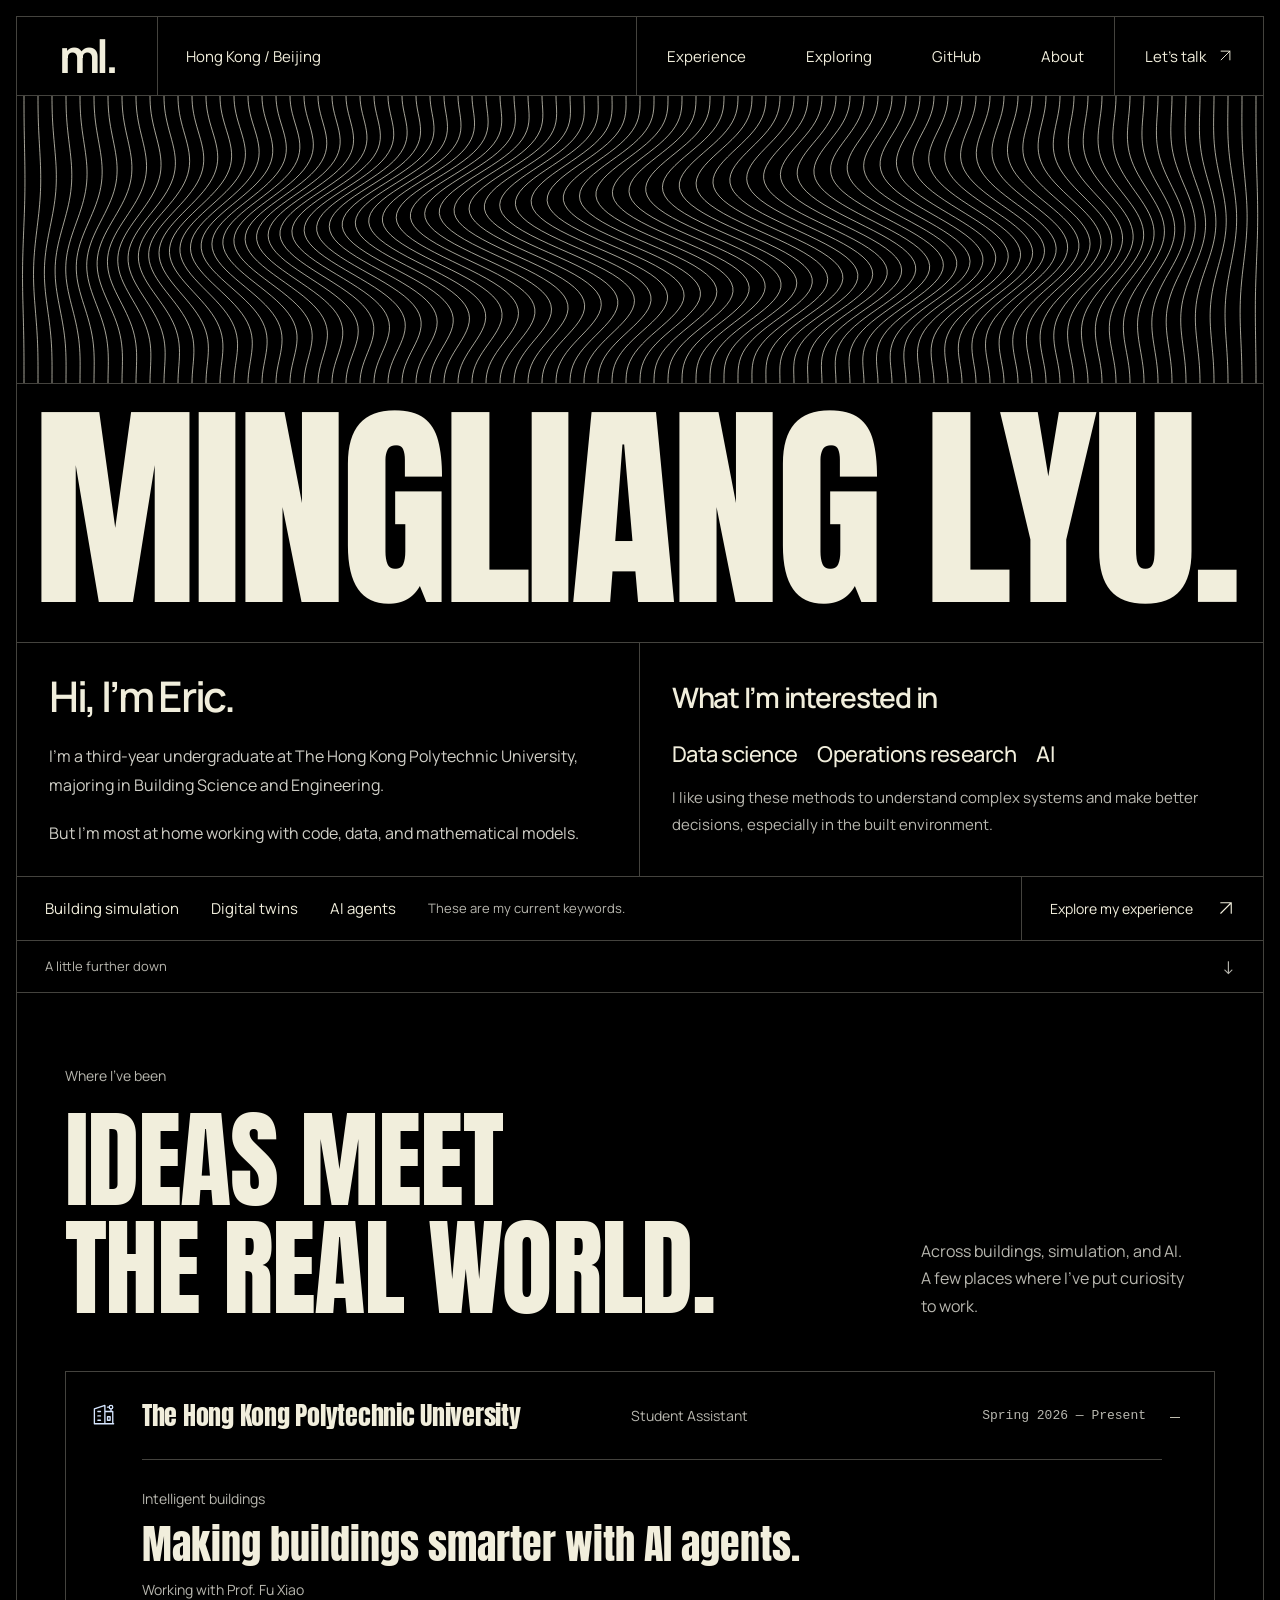
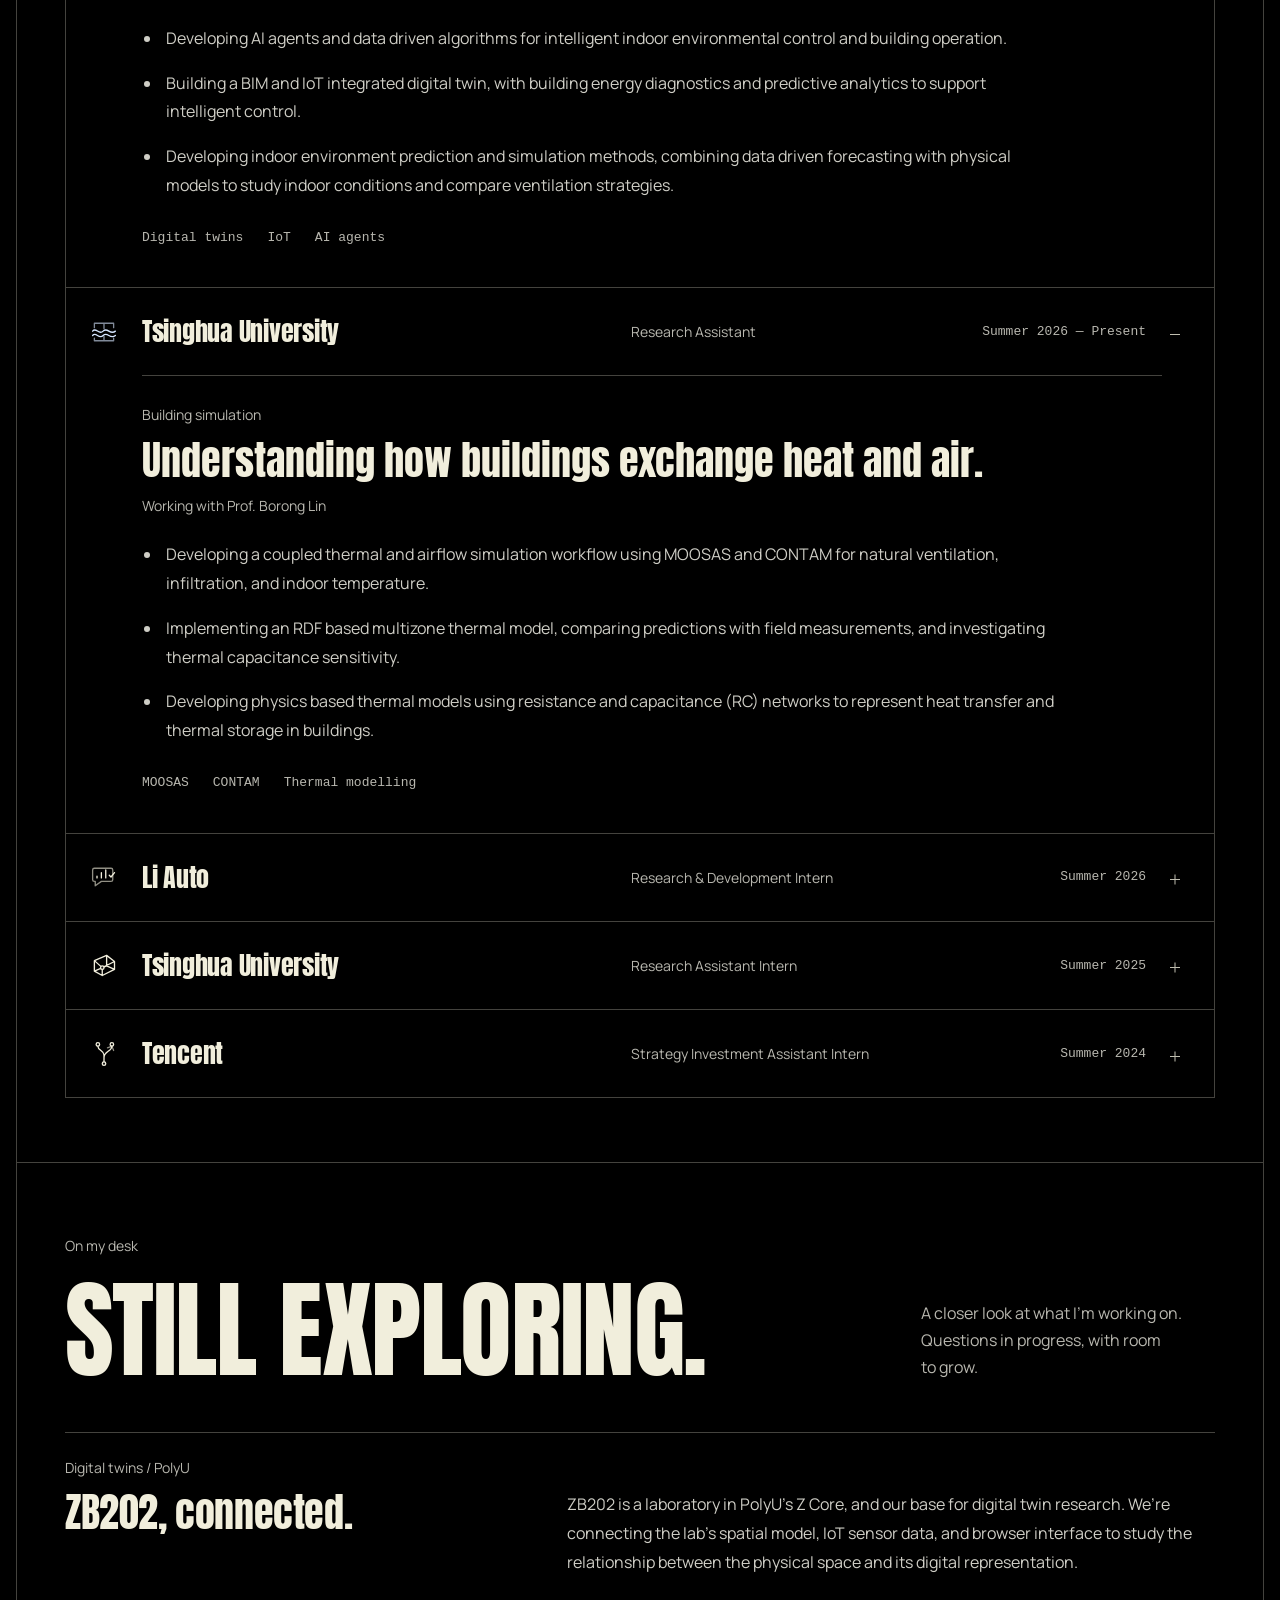
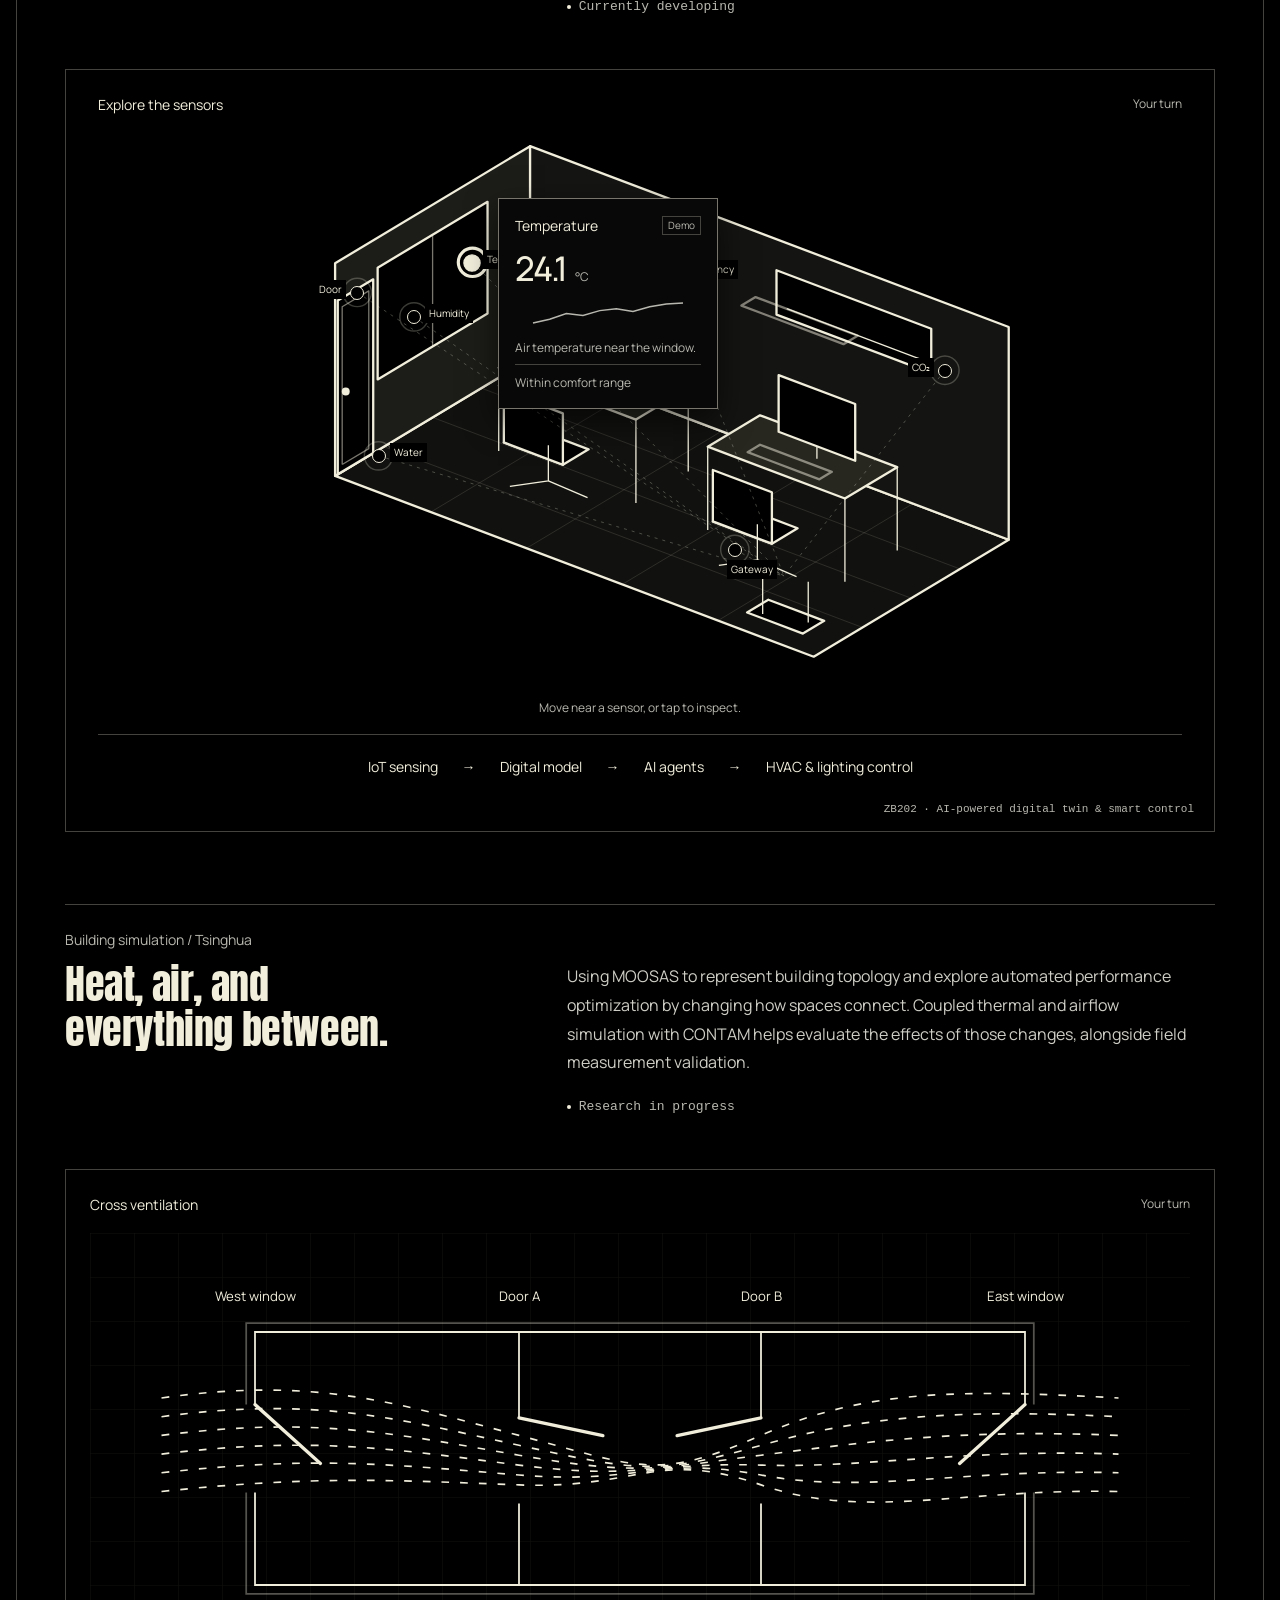
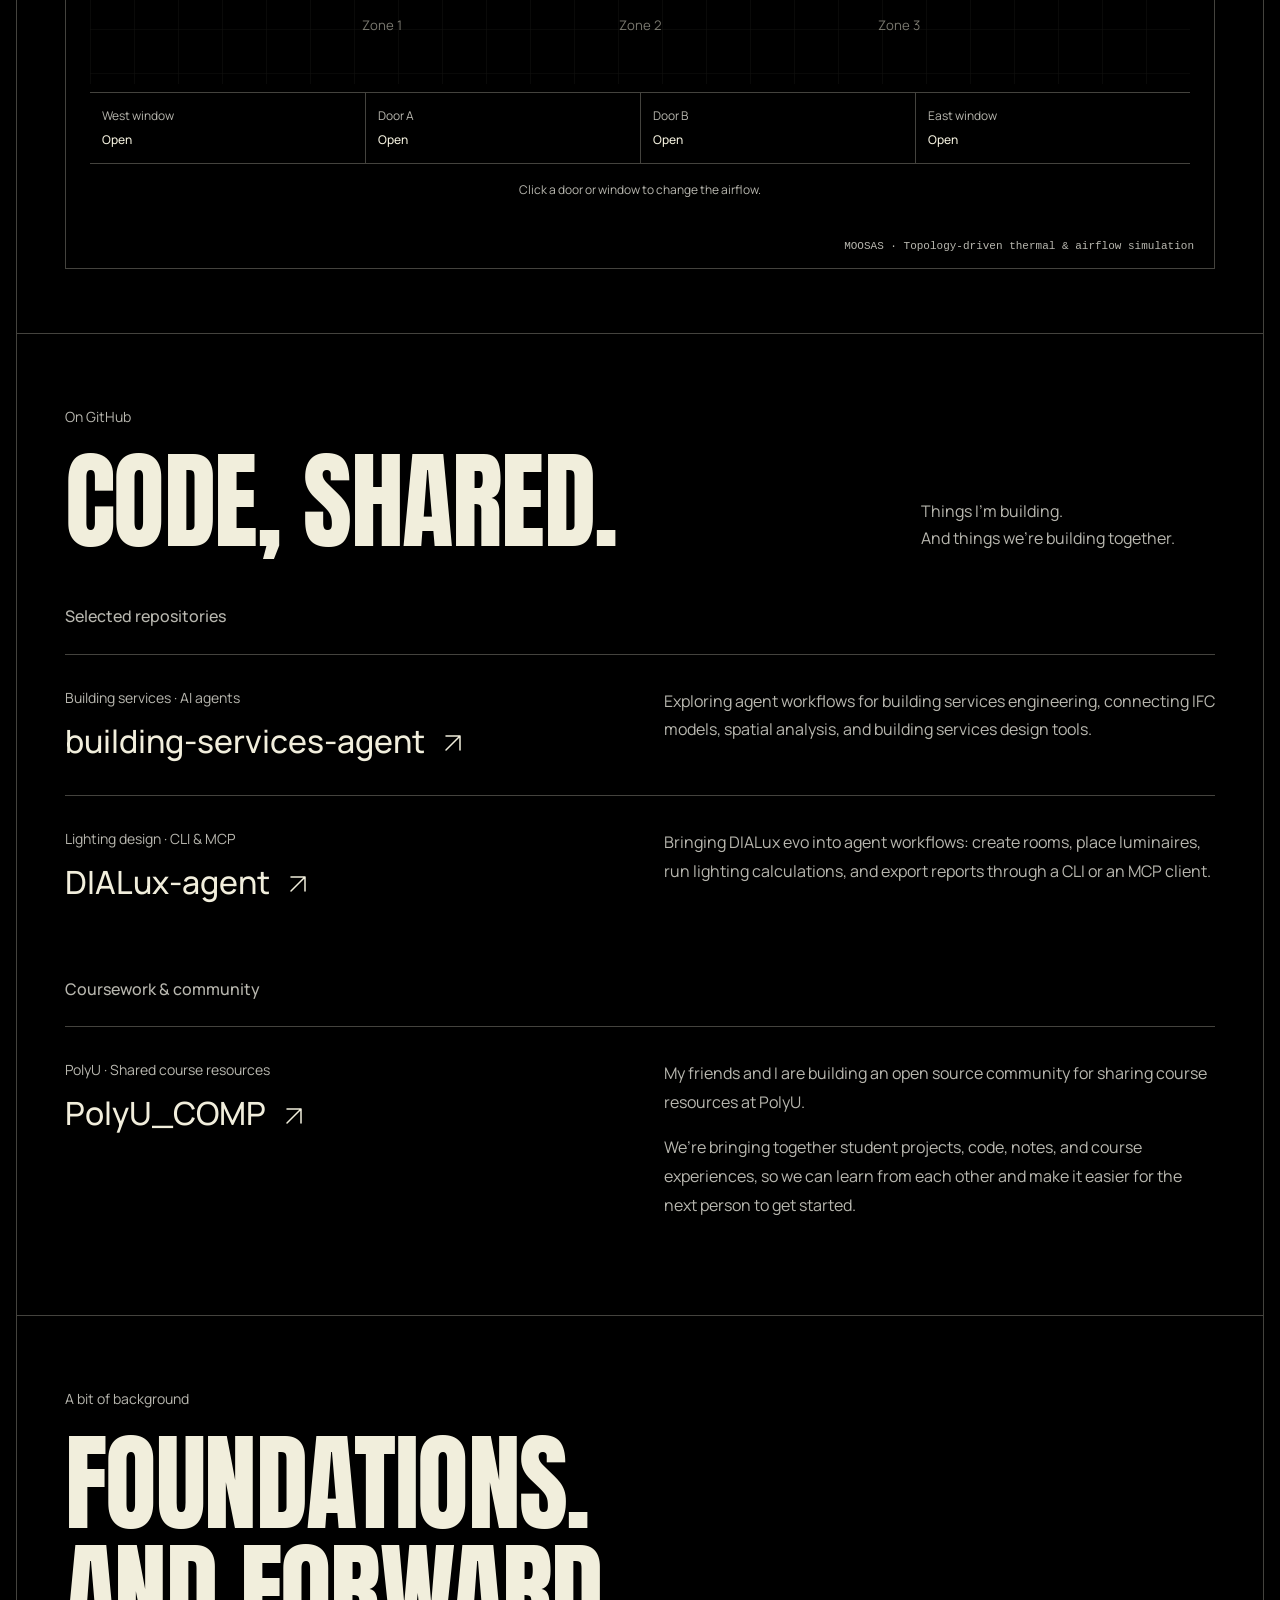
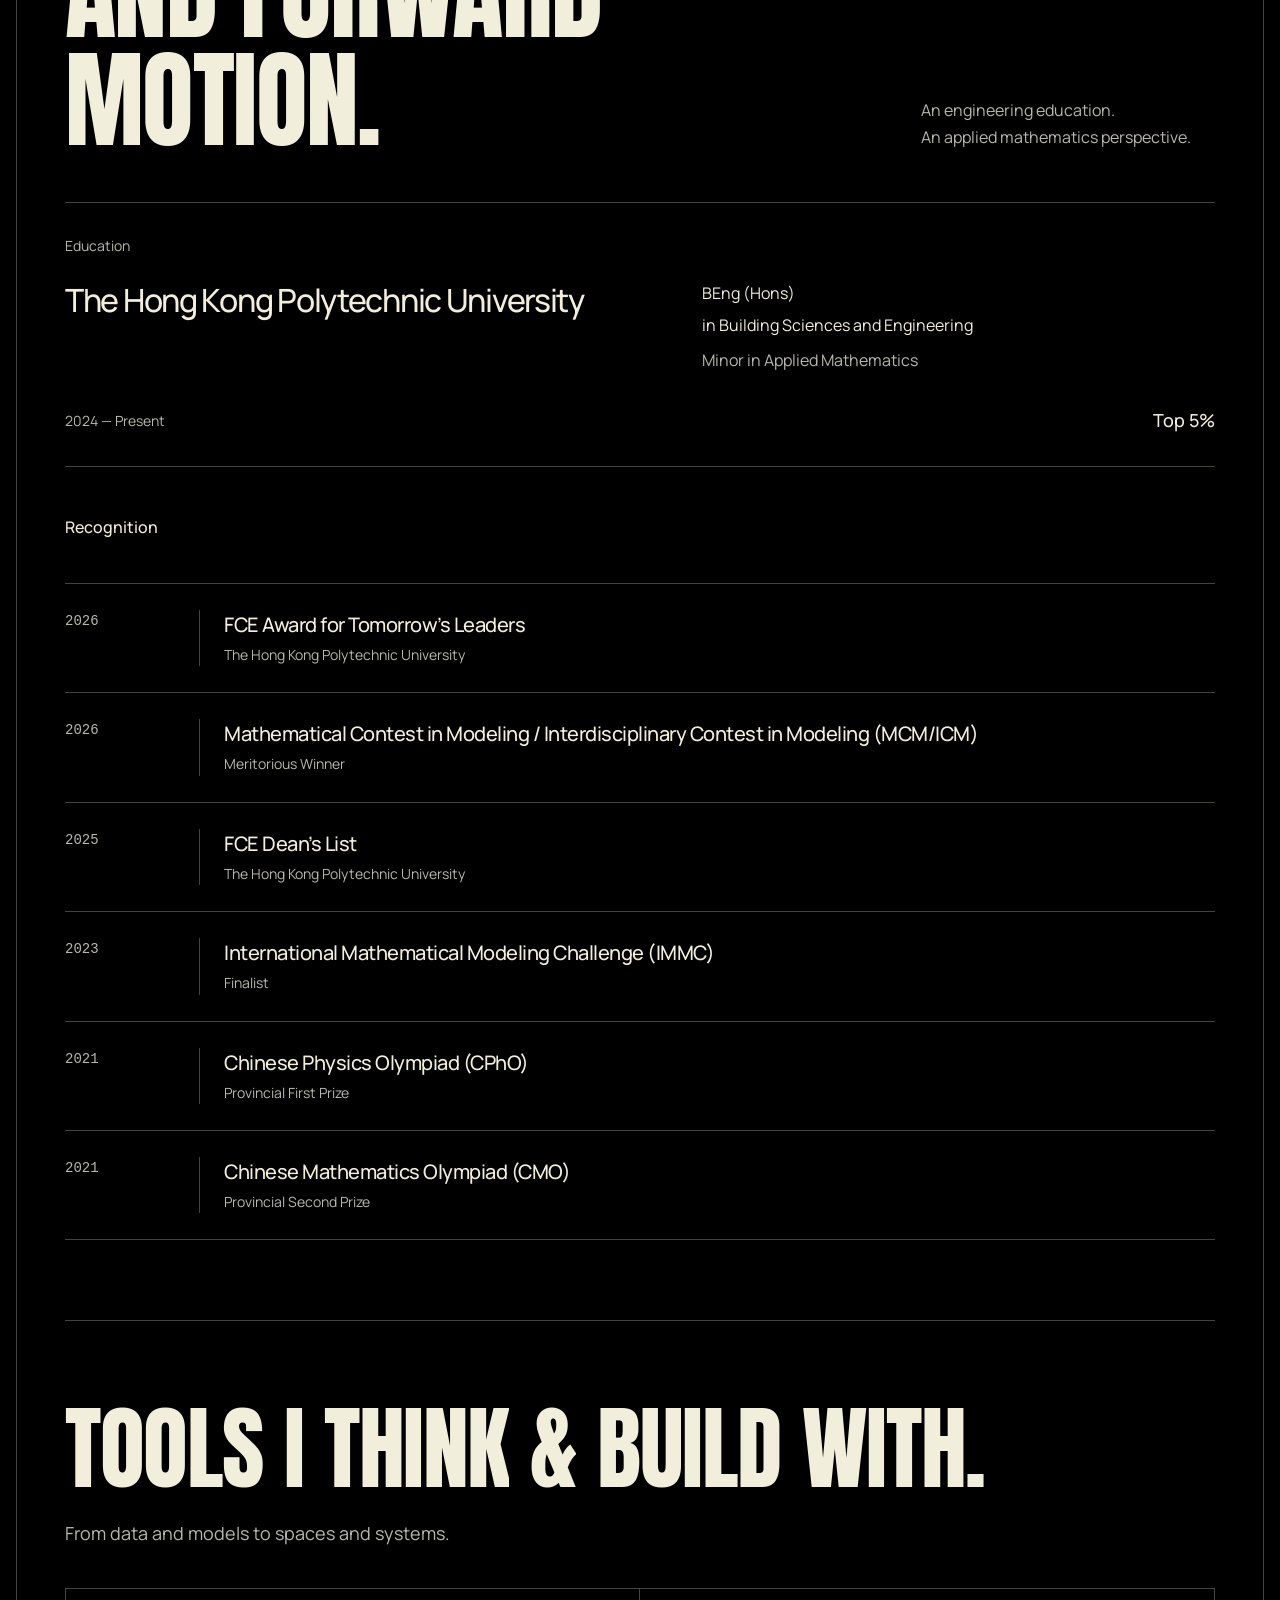
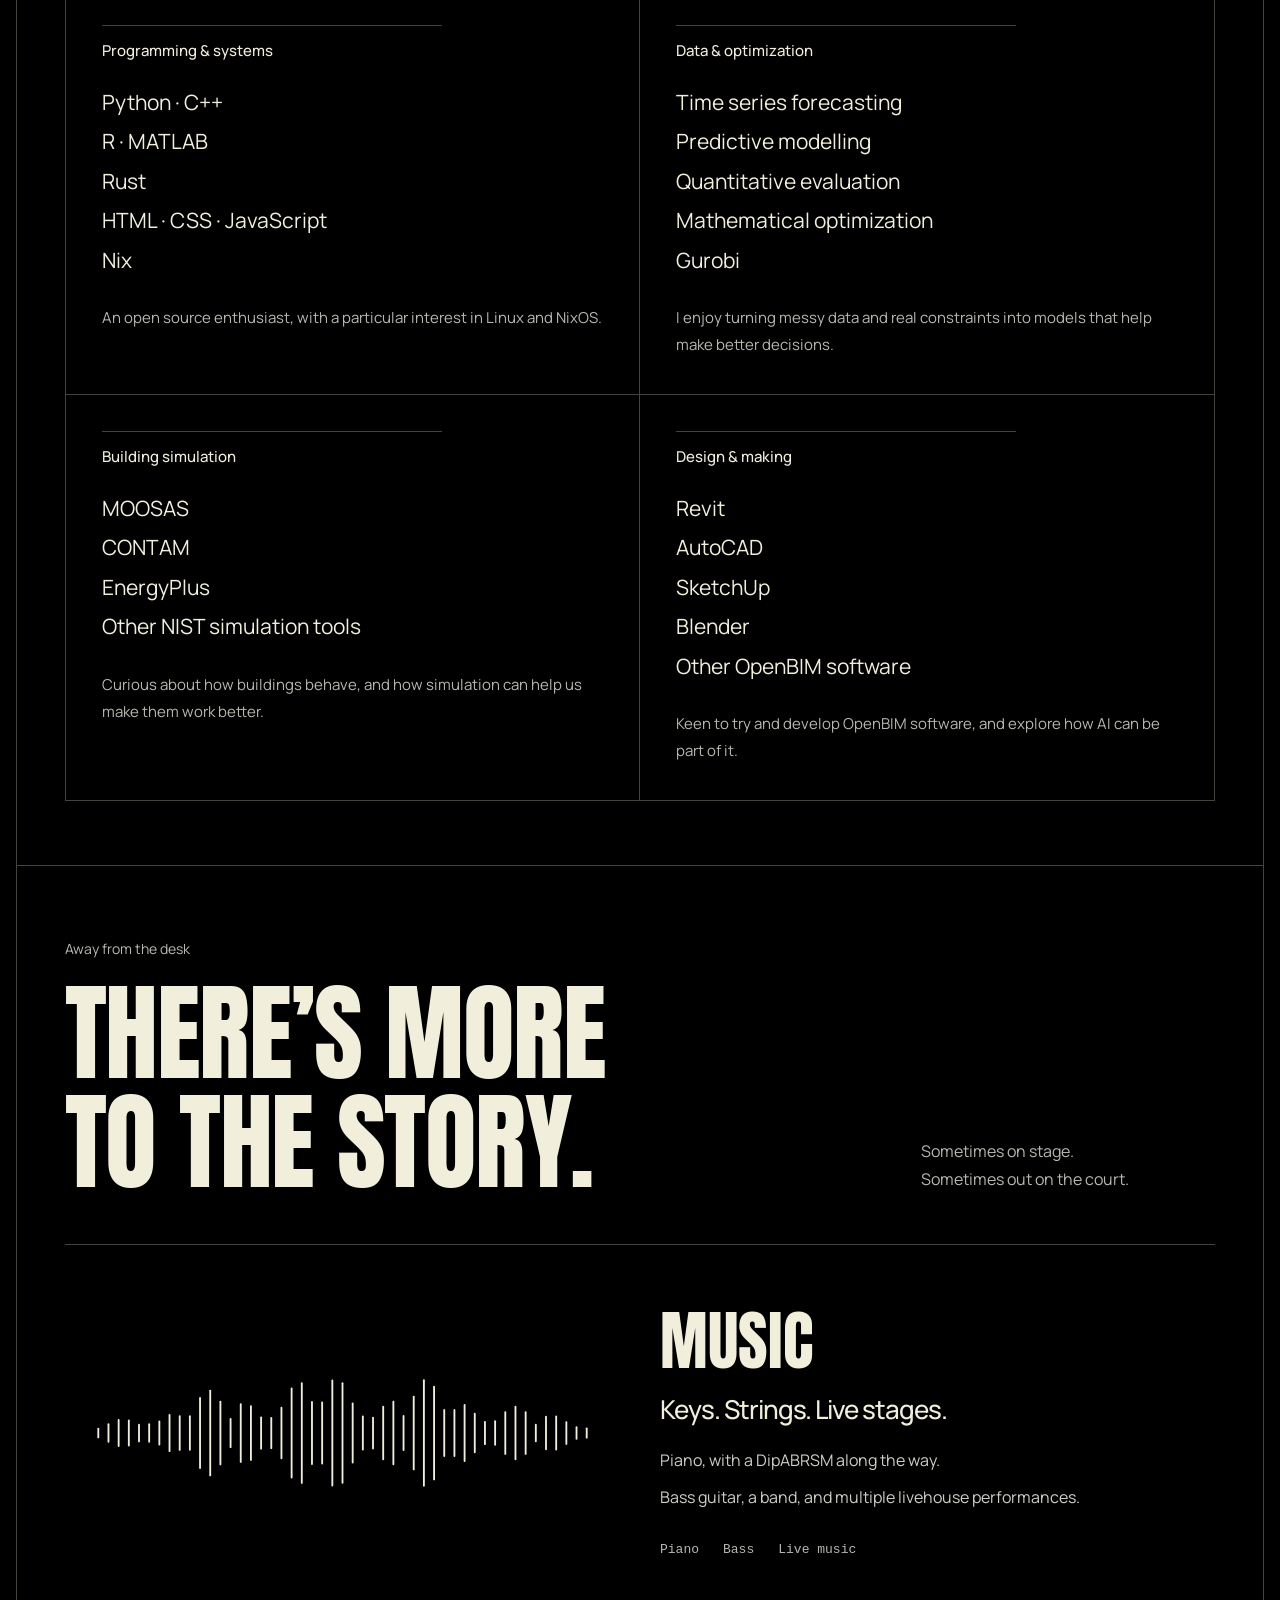
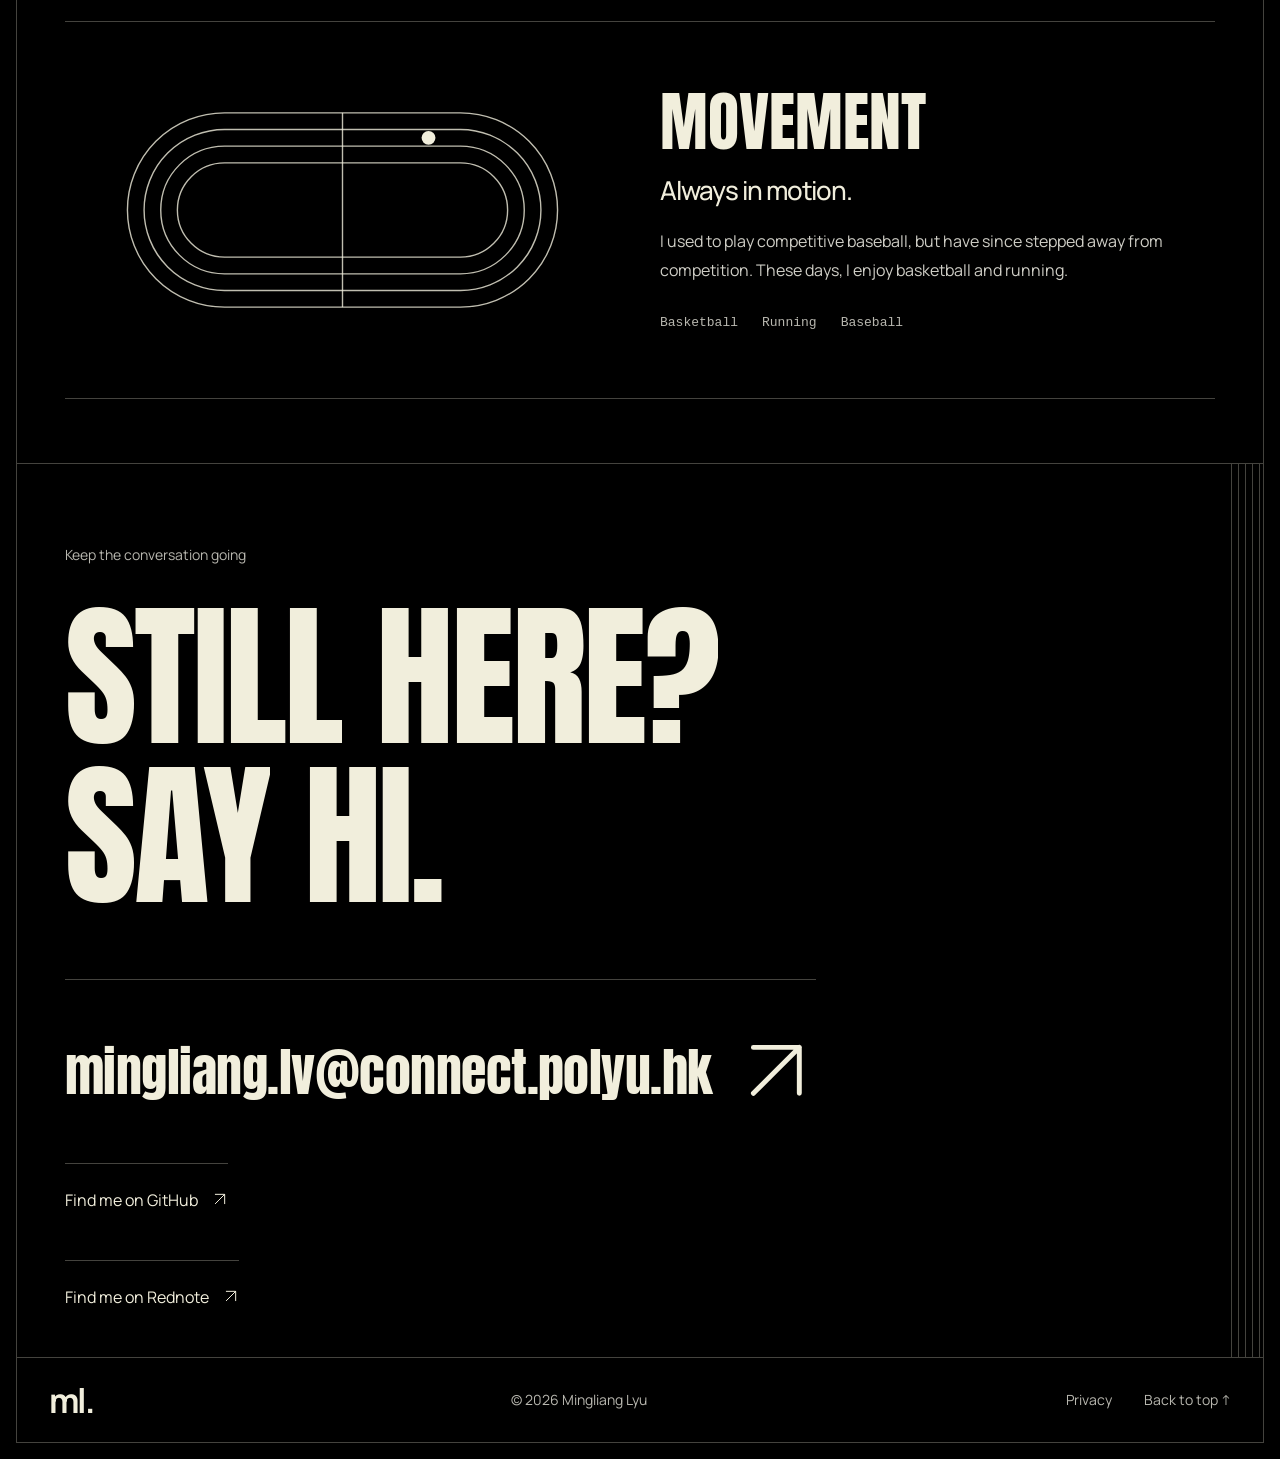
==== index.html @ 8409d4ea "2026-11-23 Publish personal website" ====
<!DOCTYPE html><html lang="en"><head><meta charset="UTF-8"><meta name="viewport" content="width=device-width, initial-scale=1"><meta name="theme-color" content="#000000"><title>Mingliang Lyu — Intelligence in the built world</title><meta name="description" content="Mingliang Lyu explores data science, operations research, building simulation, digital twins, and AI agents. Based between Hong Kong and Beijing."><link rel="icon" type="image/svg+xml" href="/favicon.svg"><link rel="canonical" href="https://lyuml.github.io/"><meta property="og:type" content="website"><meta property="og:title" content="Mingliang Lyu — Intelligence in the built world"><meta property="og:description" content="Mingliang Lyu explores data science, operations research, building simulation, digital twins, and AI agents. Based between Hong Kong and Beijing."><meta property="og:image" content="https://lyuml.github.io/social.png"><meta property="og:url" content="https://lyuml.github.io/"><meta name="twitter:card" content="summary_large_image"><meta name="twitter:title" content="Mingliang Lyu — Intelligence in the built world"><meta name="twitter:description" content="Mingliang Lyu explores data science, operations research, building simulation, digital twins, and AI agents. Based between Hong Kong and Beijing."><meta name="twitter:image" content="https://lyuml.github.io/social.png"><link rel="stylesheet" href="/_astro/Layout.Dg68YiV0.css"><link rel="stylesheet" href="/_astro/index.CiWEhCN5.css"></head><body class="kinetic"><a class="skip-link" href="#main">Skip to content</a><div class="reading-progress" aria-hidden="true"></div><header class="site-header"><a class="wordmark" href="#home" aria-label="Mingliang Lyu home">ml<span>.</span></a><span class="header-location">Hong Kong / Beijing</span><nav aria-label="Main navigation"><button class="menu-toggle" aria-expanded="false" aria-controls="nav-links"><span></span><span></span><span class="sr-only">Toggle navigation</span></button><div id="nav-links" class="nav-links"><a href="#experience">Experience</a><a href="#exploring">Exploring</a><a href="#github">GitHub</a><a href="#about">About</a><a href="#contact" class="nav-contact">Let’s talk <span aria-hidden="true"><svg class="arrow-up-right" viewBox="0 0 24 24" fill="none" stroke="currentColor" stroke-width="1.5" stroke-linecap="round" stroke-linejoin="round" aria-hidden="true" focusable="false"><path d="M5 19L19 5M5 5h14v14"></path></svg></span></a></div></nav></header><main id="main"><section id="home" class="hero section"><div class="hero-field"><div class="line-field" aria-hidden="true"><svg class="field-fallback" viewBox="0 0 1440 400" preserveAspectRatio="none" fill="none"><path d="M8 0 C8 110 8 100 8 200 S8 290 8 400" stroke="currentColor" stroke-width=".8"></path><path d="M24 0 C24 110 29.752227148672706 100 29.752227148672706 200 S18.247772851327294 290 24 400" stroke="currentColor" stroke-width=".8"></path><path d="M40 0 C40 110 51.457892699252746 100 51.457892699252746 200 S28.542107300747254 290 40 400" stroke="currentColor" stroke-width=".8"></path><path d="M56 0 C56 110 73.0708119480852 100 73.0708119480852 200 S38.92918805191481 290 56 400" stroke="currentColor" stroke-width=".8"></path><path d="M72 0 C72 110 94.54555092960575 100 94.54555092960575 200 S49.45444907039425 290 72 400" stroke="currentColor" stroke-width=".8"></path><path d="M88 0 C88 110 115.83779418311873 100 115.83779418311873 200 S60.16220581688127 290 88 400" stroke="currentColor" stroke-width=".8"></path><path d="M104 0 C104 110 136.90470346579923 100 136.90470346579923 200 S71.09529653420076 290 104 400" stroke="currentColor" stroke-width=".8"></path><path d="M120 0 C120 110 157.70526450830525 100 157.70526450830525 200 S82.29473549169475 290 120 400" stroke="currentColor" stroke-width=".8"></path><path d="M136 0 C136 110 178.2006190061743 100 178.2006190061743 200 S93.79938099382572 290 136 400" stroke="currentColor" stroke-width=".8"></path><path d="M152 0 C152 110 198.35437915968913 100 198.35437915968913 200 S105.64562084031088 290 152 400" stroke="currentColor" stroke-width=".8"></path><path d="M168 0 C168 110 218.13292221615893 100 218.13292221615893 200 S117.86707778384107 290 168 400" stroke="currentColor" stroke-width=".8"></path><path d="M184 0 C184 110 237.5056626304333 100 237.5056626304333 200 S130.4943373695667 290 184 400" stroke="currentColor" stroke-width=".8"></path><path d="M200 0 C200 110 256.4452996406366 100 256.4452996406366 200 S143.55470035936335 290 200 400" stroke="currentColor" stroke-width=".8"></path><path d="M216 0 C216 110 274.9280382551127 100 274.9280382551127 200 S157.07196174488732 290 216 400" stroke="currentColor" stroke-width=".8"></path><path d="M232 0 C232 110 292.933781861793 100 292.933781861793 200 S171.06621813820698 290 232 400" stroke="currentColor" stroke-width=".8"></path><path d="M248 0 C248 110 310.4462949009062 100 310.4462949009062 200 S185.5537050990938 290 248 400" stroke="currentColor" stroke-width=".8"></path><path d="M264 0 C264 110 327.45333428426795 100 327.45333428426795 200 S200.54666571573208 290 264 400" stroke="currentColor" stroke-width=".8"></path><path d="M280 0 C280 110 343.9467484973745 100 343.9467484973745 200 S216.05325150262553 290 280 400" stroke="currentColor" stroke-width=".8"></path><path d="M296 0 C296 110 359.9225435821135 100 359.9225435821135 200 S232.07745641788645 290 296 400" stroke="currentColor" stroke-width=".8"></path><path d="M312 0 C312 110 375.3809154659941 100 375.3809154659941 200 S248.61908453400588 290 312 400" stroke="currentColor" stroke-width=".8"></path><path d="M328 0 C328 110 390.3262483762045 100 390.3262483762045 200 S265.6737516237955 290 328 400" stroke="currentColor" stroke-width=".8"></path><path d="M344 0 C344 110 404.76707935133635 100 404.76707935133635 200 S283.23292064866365 290 344 400" stroke="currentColor" stroke-width=".8"></path><path d="M360 0 C360 110 418.7160291380358 100 418.7160291380358 200 S301.2839708619642 290 360 400" stroke="currentColor" stroke-width=".8"></path><path d="M376 0 C376 110 432.189700031941 100 432.189700031941 200 S319.810299968059 290 376 400" stroke="currentColor" stroke-width=".8"></path><path d="M392 0 C392 110 445.20854148983574 100 445.20854148983574 200 S338.79145851016426 290 392 400" stroke="currentColor" stroke-width=".8"></path><path d="M408 0 C408 110 457.79668460082695 100 457.79668460082695 200 S358.20331539917305 290 408 400" stroke="currentColor" stroke-width=".8"></path><path d="M424 0 C424 110 469.98174675642406 100 469.98174675642406 200 S378.01825324357594 290 424 400" stroke="currentColor" stroke-width=".8"></path><path d="M440 0 C440 110 481.79460810062494 100 481.79460810062494 200 S398.20539189937506 290 440 400" stroke="currentColor" stroke-width=".8"></path><path d="M456 0 C456 110 493.2691615695412 100 493.2691615695412 200 S418.7308384304588 290 456 400" stroke="currentColor" stroke-width=".8"></path><path d="M472 0 C472 110 504.4420385438754 100 504.4420385438754 200 S439.5579614561246 290 472 400" stroke="currentColor" stroke-width=".8"></path><path d="M488 0 C488 110 515.3523123349652 100 515.3523123349652 200 S460.6476876650349 290 488 400" stroke="currentColor" stroke-width=".8"></path><path d="M504 0 C504 110 526.041181904537 100 526.041181904537 200 S481.958818095463 290 504 400" stroke="currentColor" stroke-width=".8"></path><path d="M520 0 C520 110 536.551638378311 100 536.551638378311 200 S503.4483616216889 290 520 400" stroke="currentColor" stroke-width=".8"></path><path d="M536 0 C536 110 546.9281170528733 100 546.9281170528733 200 S525.0718829471267 290 536 400" stroke="currentColor" stroke-width=".8"></path><path d="M552 0 C552 110 557.2161377126572 100 557.2161377126572 200 S546.7838622873428 290 552 400" stroke="currentColor" stroke-width=".8"></path><path d="M568 0 C568 110 567.4619361685025 100 567.4619361685025 200 S568.5380638314975 290 568 400" stroke="currentColor" stroke-width=".8"></path><path d="M584 0 C584 110 577.7120900003131 100 577.7120900003131 200 S590.2879099996869 290 584 400" stroke="currentColor" stroke-width=".8"></path><path d="M600 0 C600 110 588.0131415332542 100 588.0131415332542 200 S611.9868584667458 290 600 400" stroke="currentColor" stroke-width=".8"></path><path d="M616 0 C616 110 598.4112210993201 100 598.4112210993201 200 S633.5887789006799 290 616 400" stroke="currentColor" stroke-width=".8"></path><path d="M632 0 C632 110 608.951673633794 100 608.951673633794 200 S655.048326366206 290 632 400" stroke="currentColor" stroke-width=".8"></path><path d="M648 0 C648 110 619.6786916291295 100 619.6786916291295 200 S676.3213083708705 290 648 400" stroke="currentColor" stroke-width=".8"></path><path d="M664 0 C664 110 630.634957417318 100 630.634957417318 200 S697.365042582682 290 664 400" stroke="currentColor" stroke-width=".8"></path><path d="M680 0 C680 110 641.8612976763031 100 641.8612976763031 200 S718.1387023236969 290 680 400" stroke="currentColor" stroke-width=".8"></path><path d="M696 0 C696 110 653.3963529570484 100 653.3963529570484 200 S738.6036470429516 290 696 400" stroke="currentColor" stroke-width=".8"></path><path d="M712 0 C712 110 665.2762649062848 100 665.2762649062848 200 S758.7237350937152 290 712 400" stroke="currentColor" stroke-width=".8"></path><path d="M728 0 C728 110 677.5343837167235 100 677.5343837167235 200 S778.4656162832765 290 728 400" stroke="currentColor" stroke-width=".8"></path><path d="M744 0 C744 110 690.2009981727875 100 690.2009981727875 200 S797.7990018272125 290 744 400" stroke="currentColor" stroke-width=".8"></path><path d="M760 0 C760 110 703.3030904770175 100 703.3030904770175 200 S816.6969095229825 290 760 400" stroke="currentColor" stroke-width=".8"></path><path d="M776 0 C776 110 716.8641178417159 100 716.8641178417159 200 S835.1358821582841 290 776 400" stroke="currentColor" stroke-width=".8"></path><path d="M792 0 C792 110 730.9038226137461 100 730.9038226137461 200 S853.0961773862539 290 792 400" stroke="currentColor" stroke-width=".8"></path><path d="M808 0 C808 110 745.4380724694338 100 745.4380724694338 200 S870.5619275305662 290 808 400" stroke="currentColor" stroke-width=".8"></path><path d="M824 0 C824 110 760.4787319731223 100 760.4787319731223 200 S887.5212680268777 290 824 400" stroke="currentColor" stroke-width=".8"></path><path d="M840 0 C840 110 776.0335665390538 100 776.0335665390538 200 S903.9664334609462 290 840 400" stroke="currentColor" stroke-width=".8"></path><path d="M856 0 C856 110 792.1061795739593 100 792.1061795739593 200 S919.8938204260407 290 856 400" stroke="currentColor" stroke-width=".8"></path><path d="M872 0 C872 110 808.6959833091603 100 808.6959833091603 200 S935.3040166908397 290 872 400" stroke="currentColor" stroke-width=".8"></path><path d="M888 0 C888 110 825.7982035582835 100 825.7982035582835 200 S950.2017964417165 290 888 400" stroke="currentColor" stroke-width=".8"></path><path d="M904 0 C904 110 843.403918362073 100 843.403918362073 200 S964.596081637927 290 904 400" stroke="currentColor" stroke-width=".8"></path><path d="M920 0 C920 110 861.500130207494 100 861.500130207494 200 S978.499869792506 290 920 400" stroke="currentColor" stroke-width=".8"></path><path d="M936 0 C936 110 880.0698712365426 100 880.0698712365426 200 S991.9301287634574 290 936 400" stroke="currentColor" stroke-width=".8"></path><path d="M952 0 C952 110 899.0923405931496 100 899.0923405931496 200 S1004.9076594068504 290 952 400" stroke="currentColor" stroke-width=".8"></path><path d="M968 0 C968 110 918.5430727964168 100 918.5430727964168 200 S1017.4569272035832 290 968 400" stroke="currentColor" stroke-width=".8"></path><path d="M984 0 C984 110 938.3941357772825 100 938.3941357772825 200 S1029.6058642227176 290 984 400" stroke="currentColor" stroke-width=".8"></path><path d="M1000 0 C1000 110 958.6143569756042 100 958.6143569756042 200 S1041.3856430243957 290 1000 400" stroke="currentColor" stroke-width=".8"></path><path d="M1016 0 C1016 110 979.1695756675061 100 979.1695756675061 200 S1052.830424332494 290 1016 400" stroke="currentColor" stroke-width=".8"></path><path d="M1032 0 C1032 110 1000.0229194805182 100 1000.0229194805182 200 S1063.9770805194817 290 1032 400" stroke="currentColor" stroke-width=".8"></path><path d="M1048 0 C1048 110 1021.135102858249 100 1021.135102858249 200 S1074.864897141751 290 1048 400" stroke="currentColor" stroke-width=".8"></path><path d="M1064 0 C1064 110 1042.4647450586556 100 1042.4647450586556 200 S1085.5352549413444 290 1064 400" stroke="currentColor" stroke-width=".8"></path><path d="M1080 0 C1080 110 1063.9687051118672 100 1063.9687051118672 200 S1096.0312948881328 290 1080 400" stroke="currentColor" stroke-width=".8"></path><path d="M1096 0 C1096 110 1085.60243102623 100 1085.60243102623 200 S1106.39756897377 290 1096 400" stroke="currentColor" stroke-width=".8"></path><path d="M1112 0 C1112 110 1107.3203204159192 100 1107.3203204159192 200 S1116.6796795840808 290 1112 400" stroke="currentColor" stroke-width=".8"></path><path d="M1128 0 C1128 110 1129.0760896309985 100 1129.0760896309985 200 S1126.9239103690015 290 1128 400" stroke="currentColor" stroke-width=".8"></path><path d="M1144 0 C1144 110 1150.8231484019982 100 1150.8231484019982 200 S1137.1768515980018 290 1144 400" stroke="currentColor" stroke-width=".8"></path><path d="M1160 0 C1160 110 1172.5149769664347 100 1172.5149769664347 200 S1147.4850230335653 290 1160 400" stroke="currentColor" stroke-width=".8"></path><path d="M1176 0 C1176 110 1194.1055026246074 100 1194.1055026246074 200 S1157.8944973753926 290 1176 400" stroke="currentColor" stroke-width=".8"></path><path d="M1192 0 C1192 110 1215.5494726766326 100 1215.5494726766326 200 S1168.4505273233674 290 1192 400" stroke="currentColor" stroke-width=".8"></path><path d="M1208 0 C1208 110 1236.8028207219595 100 1236.8028207219595 200 S1179.1971792780405 290 1208 400" stroke="currentColor" stroke-width=".8"></path><path d="M1224 0 C1224 110 1257.8230233563477 100 1257.8230233563477 200 S1190.1769766436523 290 1224 400" stroke="currentColor" stroke-width=".8"></path><path d="M1240 0 C1240 110 1278.5694443790062 100 1278.5694443790062 200 S1201.4305556209938 290 1240 400" stroke="currentColor" stroke-width=".8"></path><path d="M1256 0 C1256 110 1299.003663723703 100 1299.003663723703 200 S1212.996336276297 290 1256 400" stroke="currentColor" stroke-width=".8"></path><path d="M1272 0 C1272 110 1319.0897884512956 100 1319.0897884512956 200 S1224.9102115487044 290 1272 400" stroke="currentColor" stroke-width=".8"></path><path d="M1288 0 C1288 110 1338.7947432863457 100 1338.7947432863457 200 S1237.2052567136543 290 1288 400" stroke="currentColor" stroke-width=".8"></path><path d="M1304 0 C1304 110 1358.0885383460618 100 1358.0885383460618 200 S1249.9114616539382 290 1304 400" stroke="currentColor" stroke-width=".8"></path><path d="M1320 0 C1320 110 1376.944511894423 100 1376.944511894423 200 S1263.055488105577 290 1320 400" stroke="currentColor" stroke-width=".8"></path><path d="M1336 0 C1336 110 1395.3395461565074 100 1395.3395461565074 200 S1276.6604538434926 290 1336 400" stroke="currentColor" stroke-width=".8"></path><path d="M1352 0 C1352 110 1413.2542544461066 100 1413.2542544461066 200 S1290.7457455538934 290 1352 400" stroke="currentColor" stroke-width=".8"></path><path d="M1368 0 C1368 110 1430.6731380919168 100 1430.6731380919168 200 S1305.3268619080832 290 1368 400" stroke="currentColor" stroke-width=".8"></path><path d="M1384 0 C1384 110 1447.5847118920585 100 1447.5847118920585 200 S1320.4152881079415 290 1384 400" stroke="currentColor" stroke-width=".8"></path><path d="M1400 0 C1400 110 1463.9815970814352 100 1463.9815970814352 200 S1336.0184029185648 290 1400 400" stroke="currentColor" stroke-width=".8"></path><path d="M1416 0 C1416 110 1479.8605810593967 100 1479.8605810593967 200 S1352.1394189406033 290 1416 400" stroke="currentColor" stroke-width=".8"></path></svg><canvas class="field-canvas"></canvas></div></div><div class="hero-name-band"><h1 aria-label="Mingliang Lyu">Mingliang Lyu<span class="name-dot">.</span></h1></div><div class="hero-introduction"><div class="hero-personal"><p class="name-note">Hi, I’m Eric.</p><p class="personal-description">I’m a third-year undergraduate at The Hong Kong Polytechnic University, majoring in Building Science and Engineering.</p><p class="personal-description">But I’m most at home working with code, data, and mathematical models.</p></div><div class="hero-direction"><h2>What I’m interested in</h2><p class="interest-fields"><span>Data science</span><span>Operations research</span><span>AI</span></p><p class="hero-description">I like using these methods to understand complex systems and make better decisions, especially in the built environment.</p></div></div><div class="hero-bottom"><p class="hero-note hero-topics"><span>Building simulation</span><span>Digital twins</span><span>AI agents</span><span class="topics-note">These are my current keywords.</span></p><a class="button" href="#experience">Explore my experience <span aria-hidden="true"><svg class="arrow-up-right" viewBox="0 0 24 24" fill="none" stroke="currentColor" stroke-width="1.5" stroke-linecap="round" stroke-linejoin="round" aria-hidden="true" focusable="false"><path d="M5 19L19 5M5 5h14v14"></path></svg></span></a></div><a href="#experience" class="scroll-link">A little further down <span aria-hidden="true">↓</span></a></section><section id="experience" class="section experience-section"><div class="section-heading reveal"><div><p class="eyebrow">Where I’ve been</p><h2>Ideas meet<br>the real world.</h2></div><p class="section-description">Across buildings, simulation, and AI.<br>A few places where I’ve put curiosity to work.</p></div><div class="experience-list"><details class="experience reveal" open><summary><span class="org-mark" aria-hidden="true"><svg viewBox="0 0 32 32" fill="none" stroke="currentColor" stroke-width="1.5" stroke-linecap="round" stroke-linejoin="round" focusable="false"><path d="M5 26V9l12-4v21M5 26h22M17 12h9v14M9 12h3m-3 5h3m-3 5h3"></path><path d="M20 18h3v4h-3z"></path><circle cx="24" cy="7" r="2"></circle><path d="M20 7h2m2 2v3"></path></svg></span><span class="experience-title"><span class="org-name">The Hong Kong Polytechnic University</span><span class="role">Student Assistant</span></span><span class="experience-time">Spring 2026 — Present</span><span class="expand-icon" aria-hidden="true"></span></summary><div class="experience-body"><span class="work-category">Intelligent buildings</span><h3>Making buildings smarter with AI agents.</h3><p class="supervisor">Working with Prof. Fu Xiao</p><ul><li>Developing AI agents and data driven algorithms for intelligent indoor environmental control and building operation.</li><li>Building a BIM and IoT integrated digital twin, with building energy diagnostics and predictive analytics to support intelligent control.</li><li>Developing indoor environment prediction and simulation methods, combining data driven forecasting with physical models to study indoor conditions and compare ventilation strategies.</li></ul><div class="tags"><span>Digital twins</span><span>IoT</span><span>AI agents</span></div></div></details><details class="experience reveal" open><summary><span class="org-mark" aria-hidden="true"><svg viewBox="0 0 32 32" fill="none" stroke="currentColor" stroke-width="1.5" stroke-linecap="round" stroke-linejoin="round" focusable="false"><path d="M5 11V6h22v5M5 23v3h22v-3M16 6v6m0 9v5" opacity=".6"></path><path d="M3 15c4-5 7 5 12 0s8 5 14 0M3 20c4-5 7 5 12 0s8 5 14 0"></path></svg></span><span class="experience-title"><span class="org-name">Tsinghua University</span><span class="role">Research Assistant</span></span><span class="experience-time">Summer 2026 — Present</span><span class="expand-icon" aria-hidden="true"></span></summary><div class="experience-body"><span class="work-category">Building simulation</span><h3>Understanding how buildings exchange heat and air.</h3><p class="supervisor">Working with Prof. Borong Lin</p><ul><li>Developing a coupled thermal and airflow simulation workflow using MOOSAS and CONTAM for natural ventilation, infiltration, and indoor temperature.</li><li>Implementing an RDF based multizone thermal model, comparing predictions with field measurements, and investigating thermal capacitance sensitivity.</li><li>Developing physics based thermal models using resistance and capacitance (RC) networks to represent heat transfer and thermal storage in buildings.</li></ul><div class="tags"><span>MOOSAS</span><span>CONTAM</span><span>Thermal modelling</span></div></div></details><details class="experience reveal"><summary><span class="org-mark" aria-hidden="true"><svg viewBox="0 0 32 32" fill="none" stroke="currentColor" stroke-width="1.5" stroke-linecap="round" stroke-linejoin="round" focusable="false"><path d="M5 6h19a2 2 0 0 1 2 2v11a2 2 0 0 1-2 2H13l-7 5v-5H5a2 2 0 0 1-2-2V8a2 2 0 0 1 2-2z" opacity=".6"></path><path d="M8 15v2m5-6v6m5-9v9m4-3 2 2 4-5"></path></svg></span><span class="experience-title"><span class="org-name">Li Auto</span><span class="role">Research &amp; Development Intern</span></span><span class="experience-time">Summer 2026</span><span class="expand-icon" aria-hidden="true"></span></summary><div class="experience-body"><span class="work-category">Applied AI</span><h3>Taking AI agents from evaluation to real vehicles.</h3><ul><li>Designed an AI agent based framework for quantitative, task level evaluation of MindGPT and its in vehicle agents, adopted internally to assess accuracy, robustness, and interaction quality.</li><li>Developed multimodal agents adopted by Li Auto, contributing production code across server development, algorithm integration, validation, and delivery to selected production vehicles.</li></ul><div class="tags"><span>AI agents</span><span>Multimodal agents</span><span>Evaluation</span></div></div></details><details class="experience reveal"><summary><span class="org-mark" aria-hidden="true"><svg viewBox="0 0 32 32" fill="none" stroke="currentColor" stroke-width="1.5" stroke-linecap="round" stroke-linejoin="round" focusable="false"><path d="m5 11 14-6 9 7-14 7zM5 11v12l9 5 14-7v-9M14 19v9M19 5v12M5 23l14-6 9 4"></path><circle cx="14" cy="19" r="2" fill="#181818"></circle></svg></span><span class="experience-title"><span class="org-name">Tsinghua University</span><span class="role">Research Assistant Intern</span></span><span class="experience-time">Summer 2025</span><span class="expand-icon" aria-hidden="true"></span></summary><div class="experience-body"><span class="work-category">Computational design</span><h3>Exploring computation in architectural design.</h3><p class="supervisor">Working with Prof. Weixin Huang</p><ul><li>Contributed to machine learning for architectural construction drawing recognition.</li><li>Implemented parametric design algorithms for a project delivered at Beijing Future Science City and supported construction supervision with technical guidance.</li></ul><div class="tags"><span>Machine learning</span><span>Parametric design</span></div></div></details><details class="experience reveal"><summary><span class="org-mark" aria-hidden="true"><svg viewBox="0 0 32 32" fill="none" stroke="currentColor" stroke-width="1.5" stroke-linecap="round" stroke-linejoin="round" focusable="false"><path d="M16 27V17c0-5-7-5-7-10M16 20c0-7 9-7 9-13"></path><circle cx="9" cy="5" r="2"></circle><circle cx="25" cy="5" r="2"></circle><circle cx="16" cy="27" r="2" fill="#181818"></circle><path d="m20 9 5-2 2 5" opacity=".6"></path></svg></span><span class="experience-title"><span class="org-name">Tencent</span><span class="role">Strategy Investment Assistant Intern</span></span><span class="experience-time">Summer 2024</span><span class="expand-icon" aria-hidden="true"></span></summary><div class="experience-body"><span class="work-category">A personal detour</span><h3>Figuring out what wasn’t for me.</h3><div class="experience-story"><p>Before my university entrance exams, I had no idea what I wanted to do next. So I skipped classes for a bit and tried an internship at Tencent. It had little to do with what I study or work on now. I just wanted to see what that world was like.</p><p>I came away sure of one thing: finance wasn’t for me. Honestly, I couldn’t stand the polished self-interest I felt around me. Even eating an apple seemed to get dressed up as a marker of elite taste, and the LinkedIn personas of some colleagues made that feeling even harder to shake. I found the whole performance deeply uncomfortable. It was an experiment, and figuring out what I didn’t want was a useful result.</p></div></div></details></div></section><section id="exploring" class="section exploring-section"><div class="section-heading reveal"><div><p class="eyebrow">On my desk</p><h2>Still exploring.</h2></div><p class="section-description">A closer look at what I’m working on.<br>Questions in progress, with room to grow.</p></div><div class="exploration-grid"><article class="exploration-card reveal"><div class="work-copy"><p class="work-category">Digital twins / PolyU</p><h3>ZB202, connected.</h3><p>ZB202 is a laboratory in PolyU’s Z Core, and our base for digital twin research. We’re connecting the lab’s spatial model, IoT sensor data, and browser interface to study the relationship between the physical space and its digital representation.</p><span class="status"><span></span>Currently developing</span></div><div class="work-visual room-visual"><div class="twin-diagram study-spatial" data-sensor-demo><div class="twin-demo-heading"><span>Explore the sensors</span><span class="demo-mode" data-sensor-mode>Auto tour</span></div><div class="twin-room-panel"><div class="twin-room-canvas" data-sensor-stage><svg viewBox="0 0 440 310" fill="none" aria-hidden="true" class="twin-room"><g stroke="currentColor" stroke-width="1.3" stroke-linejoin="round"><polygon points="48,194 318,296 428,230 158,128" fill="#11110f"></polygon><polygon points="48,194 158,128 158,8 48,74" fill="#1c1c18"></polygon><polygon points="158,128 428,230 428,110 158,8" fill="#141412"></polygon><g stroke-opacity=".18" stroke-width=".7"><path d="M102 214.4L212 148.4"></path><path d="M156 234.8L266 168.8"></path><path d="M210 255.2L320 189.2"></path><path d="M264 275.6L374 209.60000000000002"></path><path d="M75.5 177.5L345.5 279.5"></path><path d="M103 161L373 263"></path><path d="M130.5 144.5L400.5 246.5"></path></g><!-- Window in the left wall and wall-mounted HVAC unit. --><polygon points="72,139.6 134,102.4 134,39.400000000000006 72,76.6" fill="#000"></polygon><path d="M103 121L103 58" stroke-opacity=".5"></path><polygon points="297,103 384.3,135.98000000000002 384.3,110.98000000000002 297,78" fill="#000"></polygon><path d="M302.8 99.68L377.5 127.90000000000003"></path><!-- Entrance door and magnetic contact on the left wall. --><polygon points="49.5,193.1 69.5,181.1 69.5,83.1 49.5,95.1" fill="#000"></polygon><path d="M52 187.6L67 178.6L67 89.6L52 98.6L52 187.6" stroke-opacity=".5"></path><circle cx="54" cy="146.4" r="1.6" fill="currentColor"></circle><polygon points="170.7,139.62 186.9,145.74 192.9,142.14 176.7,136.01999999999998" fill="#000"></polygon><!-- Two workstations: desktop, monitor, keyboard, legs and task chair. --><g><path d="M140.3 132.98L140.3 179.98"></path><path d="M217.7 162.22L217.7 209.22"></path><path d="M247.2 144.52L247.2 191.52"></path><polygon points="140.3,132.98 217.7,162.22 247.2,144.52 169.8,115.28" fill="#272720"></polygon><polygon points="180.3,124.58000000000001 223.5,140.9 223.5,108.9 180.3,92.58000000000001" fill="#000"></polygon><path d="M201.9 132.74L201.9 139.74"></path><polygon points="162.8,136.08 203.3,151.38000000000002 210.3,147.18 169.8,131.88" stroke-opacity=".5"></polygon><polygon points="143.2,175.12 176.5,187.70000000000002 191,179 157.7,166.42" fill="#000"></polygon><polygon points="143.2,175.12 176.5,187.70000000000002 176.5,158.70000000000002 143.2,146.12" fill="#000"></polygon><path d="M168.3 176.78L168.3 196.78L146.60000000000002 199.96"></path><path d="M168.3 196.78L190.4 206.24"></path></g><g><path d="M258.20000000000005 177.52L258.20000000000005 224.52"></path><path d="M335.6 206.76L335.6 253.76"></path><path d="M365.1 189.06L365.1 236.06"></path><polygon points="258.20000000000005,177.52 335.6,206.76 365.1,189.06 287.70000000000005,159.82000000000002" fill="#272720"></polygon><polygon points="298.20000000000005,169.12 341.4,185.44 341.4,153.44 298.20000000000005,137.12" fill="#000"></polygon><path d="M319.8 177.28000000000003L319.8 184.28000000000003"></path><polygon points="280.70000000000005,180.62 321.20000000000005,195.92000000000002 328.20000000000005,191.72 287.70000000000005,176.42" stroke-opacity=".5"></polygon><polygon points="261.1,219.66000000000003 294.4,232.24 308.9,223.54 275.6,210.96" fill="#000"></polygon><polygon points="261.1,219.66000000000003 294.4,232.24 294.4,203.24 261.1,190.66000000000003" fill="#000"></polygon><path d="M286.20000000000005 221.32L286.20000000000005 241.32L264.5 244.5"></path><path d="M286.20000000000005 241.32L308.3 250.77999999999997"></path></g><!-- Ceiling lights and an IoT gateway on the near side. --><g stroke-opacity=".5"><polygon points="167.4,56.44 225,78.19999999999999 233,73.39999999999998 175.4,51.639999999999986"></polygon><polygon points="277.20000000000005,97.92000000000002 334.8,119.68 342.8,114.88 285.20000000000005,93.12"></polygon></g><polygon points="280.4,271.03999999999996 311.9,282.94 323.9,275.74 292.4,263.84" fill="#000"></polygon><path d="M289.20000000000005 271.91999999999996L289.20000000000005 248.91999999999996"></path><path d="M314.9 276.74L314.9 253.74"></path></g><g class="twin-network" stroke="currentColor" stroke-width=".9" stroke-opacity=".3" stroke-dasharray="3 5"><path d="M125.5 73.5L301.20000000000005 250.52000000000004"></path><path d="M92.5 104.30000000000001L301.20000000000005 250.52000000000004"></path><path d="M392 134.39999999999998L301.20000000000005 250.52000000000004"></path><path d="M234 79.6L301.20000000000005 250.52000000000004"></path><path d="M60.5 90.5L301.20000000000005 250.52000000000004"></path><path d="M72.5 182.7L301.20000000000005 250.52000000000004"></path><path d="M273.5 235.5L301.20000000000005 250.52000000000004"></path></g><g class="sensor-points" fill="currentColor"><g data-sensor-marker="temperature"><circle cx="125.5" cy="73.5" r="3"></circle><circle class="sensor-ring" cx="125.5" cy="73.5" r="8" fill="none" stroke="currentColor" stroke-opacity=".55" stroke-width=".8"></circle></g><g data-sensor-marker="humidity"><circle cx="92.5" cy="104.30000000000001" r="3"></circle><circle class="sensor-ring" cx="92.5" cy="104.30000000000001" r="8" fill="none" stroke="currentColor" stroke-opacity=".55" stroke-width=".8"></circle></g><g data-sensor-marker="co2"><circle cx="392" cy="134.39999999999998" r="3"></circle><circle class="sensor-ring" cx="392" cy="134.39999999999998" r="8" fill="none" stroke="currentColor" stroke-opacity=".55" stroke-width=".8"></circle></g><g data-sensor-marker="occupancy"><circle cx="234" cy="79.6" r="3"></circle><circle class="sensor-ring" cx="234" cy="79.6" r="8" fill="none" stroke="currentColor" stroke-opacity=".55" stroke-width=".8"></circle></g><g data-sensor-marker="door"><circle cx="60.5" cy="90.5" r="3"></circle><circle class="sensor-ring" cx="60.5" cy="90.5" r="8" fill="none" stroke="currentColor" stroke-opacity=".55" stroke-width=".8"></circle></g><g data-sensor-marker="water"><circle cx="72.5" cy="182.7" r="3"></circle><circle class="sensor-ring" cx="72.5" cy="182.7" r="8" fill="none" stroke="currentColor" stroke-opacity=".55" stroke-width=".8"></circle></g><g data-sensor-marker="gateway"><circle cx="273.5" cy="235.5" r="3"></circle><circle class="sensor-ring" cx="273.5" cy="235.5" r="8" fill="none" stroke="currentColor" stroke-opacity=".55" stroke-width=".8"></circle></g></g></svg><button type="button" class="sensor-hotspot" data-sensor="temperature" data-x="125.5" data-y="73.5" aria-label="Inspect Temperature sensor" aria-pressed="true" style="left:28.522727272727273%;top:23.70967741935484%"><span class="sensor-hotspot-dot"></span><span class="sensor-hotspot-label">Temp</span></button><button type="button" class="sensor-hotspot" data-sensor="humidity" data-x="92.5" data-y="104.30000000000001" aria-label="Inspect Humidity sensor" aria-pressed="false" style="left:21.022727272727273%;top:33.645161290322584%"><span class="sensor-hotspot-dot"></span><span class="sensor-hotspot-label">Humidity</span></button><button type="button" class="sensor-hotspot" data-sensor="co2" data-x="392" data-y="134.39999999999998" aria-label="Inspect CO₂ sensor" aria-pressed="false" style="left:89.0909090909091%;top:43.35483870967741%"><span class="sensor-hotspot-dot"></span><span class="sensor-hotspot-label">CO₂</span></button><button type="button" class="sensor-hotspot" data-sensor="occupancy" data-x="234" data-y="79.6" aria-label="Inspect Occupancy sensor" aria-pressed="false" style="left:53.18181818181819%;top:25.677419354838708%"><span class="sensor-hotspot-dot"></span><span class="sensor-hotspot-label">Occupancy</span></button><button type="button" class="sensor-hotspot" data-sensor="door" data-x="60.5" data-y="90.5" aria-label="Inspect Door contact sensor" aria-pressed="false" style="left:13.750000000000002%;top:29.193548387096772%"><span class="sensor-hotspot-dot"></span><span class="sensor-hotspot-label">Door</span></button><button type="button" class="sensor-hotspot" data-sensor="water" data-x="72.5" data-y="182.7" aria-label="Inspect Water leak sensor" aria-pressed="false" style="left:16.477272727272727%;top:58.935483870967744%"><span class="sensor-hotspot-dot"></span><span class="sensor-hotspot-label">Water</span></button><button type="button" class="sensor-hotspot" data-sensor="gateway" data-x="273.5" data-y="235.5" aria-label="Inspect IoT gateway sensor" aria-pressed="false" style="left:62.15909090909091%;top:75.96774193548387%"><span class="sensor-hotspot-dot"></span><span class="sensor-hotspot-label">Gateway</span></button></div><div class="sensor-info" data-sensor-info role="region" aria-label="Sensor details"><div class="sensor-info-top"><span data-sensor-name>Temperature</span><span class="demo-badge">Demo</span></div><p class="sensor-reading"><strong data-sensor-value>24.1</strong><span data-sensor-unit>°C</span></p><svg class="sensor-spark" viewBox="0 0 180 36" aria-hidden="true"><path data-sensor-trend d="M0 30L180 10" fill="none" stroke="currentColor" stroke-width="1.5"></path></svg><p data-sensor-detail>Air temperature near the window.</p><p class="sensor-status" data-sensor-status>Within comfort range</p></div></div><p class="demo-hint">Move near a sensor, or tap to inspect.</p><p class="twin-flow"><span>IoT sensing</span><span aria-hidden="true">→</span><span>Digital model</span><span aria-hidden="true">→</span><span>AI agents</span><span aria-hidden="true">→</span><span>HVAC &amp; lighting control</span></p></div><span class="visual-label">ZB202 · AI-powered digital twin &amp; smart control</span></div></article><article class="exploration-card reveal"><div class="work-copy"><p class="work-category">Building simulation / Tsinghua</p><h3>Heat, air, and everything between.</h3><p>Using MOOSAS to represent building topology and explore automated performance optimization by changing how spaces connect. Coupled thermal and airflow simulation with CONTAM helps evaluate the effects of those changes, alongside field measurement validation.</p><span class="status"><span></span>Research in progress</span></div><div class="work-visual airflow-visual"><div class="airflow-demo" data-airflow-demo><div class="airflow-heading"><span data-flow-label>Cross ventilation</span><span class="demo-mode" data-airflow-mode>Auto tour</span></div><div class="airflow-stage"><svg viewBox="0 0 1000 410" class="interactive-airflow" fill="none" aria-hidden="true"><defs><pattern id="airflow-demo-grid" width="40" height="40" patternUnits="userSpaceOnUse"><path d="M40 0H0V40" stroke="currentColor" stroke-opacity=".07"></path></pattern></defs><rect width="1000" height="410" fill="url(#airflow-demo-grid)"></rect><g stroke="currentColor" stroke-width="1.6"><path d="M150 156V90H850V156 M150 236V320H850V236 M390 90V168 M390 246V320 M610 90V168 M610 246V320"></path><path d="M142 156V82H858V156 M142 236V328H858V236" stroke-opacity=".35"></path></g><g class="airflow-zone-streams" fill="none" stroke="currentColor" stroke-width="1.3" stroke-opacity=".6"><g data-zone-flow="0"><path data-flow-path d="M188 132C343 99,373 205,333 250S177 292,188 200"></path><path data-flow-path d="M188 151C343 118,373 215,333 259S177 282,188 205"></path><path data-flow-path d="M188 170C343 137,373 225,333 268S177 272,188 210"></path><path data-flow-path d="M188 189C343 156,373 235,333 277S177 262,188 215"></path></g><g data-zone-flow="1"><path data-flow-path d="M428 132C563 99,593 205,553 250S417 292,428 200"></path><path data-flow-path d="M428 151C563 118,593 215,553 259S417 282,428 205"></path><path data-flow-path d="M428 170C563 137,593 225,553 268S417 272,428 210"></path><path data-flow-path d="M428 189C563 156,593 235,553 277S417 262,428 215"></path></g><g data-zone-flow="2"><path data-flow-path d="M648 132C803 99,833 205,793 250S637 292,648 200"></path><path data-flow-path d="M648 151C803 118,833 215,793 259S637 282,648 205"></path><path data-flow-path d="M648 170C803 137,833 225,793 268S637 272,648 210"></path><path data-flow-path d="M648 189C803 156,833 235,793 277S637 262,648 215"></path></g></g><g data-cross-flow stroke="currentColor" stroke-width="1.5"><path data-flow-path d="M65 150C205 130,280 155,390 184S515 226,610 184S790 142,935 150"></path><path data-flow-path d="M65 167C205 148,280 169,390 193S515 220,610 193S790 160,935 167"></path><path data-flow-path d="M65 184C205 166,280 183,390 202S515 214,610 202S790 178,935 184"></path><path data-flow-path d="M65 201C205 184,280 197,390 211S515 208,610 211S790 196,935 201"></path><path data-flow-path d="M65 218C205 202,280 211,390 220S515 202,610 220S790 214,935 218"></path><path data-flow-path d="M65 235C205 220,280 225,390 229S515 196,610 229S790 232,935 235"></path></g><g stroke="currentColor" stroke-width="1.3"><g data-opening-link="west"><path data-flow-path d="M80 194H205"></path></g><g data-opening-link="doorA"><path data-flow-path d="M348 207H432"></path></g><g data-opening-link="doorB"><path data-flow-path d="M568 207H652"></path></g><g data-opening-link="east"><path data-flow-path d="M790 194H920"></path></g></g><g stroke="currentColor" stroke-width="3" stroke-linecap="round"><g class="opening-leaf" data-opening-leaf="west" data-open-angle="-48" style="transform-origin:150px 156px;transform:rotate(-48deg)"><path d="M150 156V236"></path></g><g class="opening-leaf" data-opening-leaf="doorA" data-open-angle="-78" style="transform-origin:390px 168px;transform:rotate(-78deg)"><path d="M390 168V246"></path></g><g class="opening-leaf" data-opening-leaf="doorB" data-open-angle="78" style="transform-origin:610px 168px;transform:rotate(78deg)"><path d="M610 168V246"></path></g><g class="opening-leaf" data-opening-leaf="east" data-open-angle="48" style="transform-origin:850px 156px;transform:rotate(48deg)"><path d="M850 156V236"></path></g></g><g fill="currentColor" font-family="Manrope,Arial,sans-serif" font-size="12" text-anchor="middle"><text x="150" y="62">West window</text><text x="390" y="62">Door A</text><text x="610" y="62">Door B</text><text x="850" y="62">East window</text><text x="265" y="361" opacity=".5">Zone 1</text><text x="500" y="361" opacity=".5">Zone 2</text><text x="735" y="361" opacity=".5">Zone 3</text></g></svg><button type="button" class="opening-hit" data-opening="west" aria-label="Toggle West window" aria-pressed="true" style="left:15%;top:47.80487804878049%"><span class="sr-only">West window</span></button><button type="button" class="opening-hit" data-opening="doorA" aria-label="Toggle Door A" aria-pressed="true" style="left:39%;top:50.48780487804878%"><span class="sr-only">Door A</span></button><button type="button" class="opening-hit" data-opening="doorB" aria-label="Toggle Door B" aria-pressed="true" style="left:61%;top:50.48780487804878%"><span class="sr-only">Door B</span></button><button type="button" class="opening-hit" data-opening="east" aria-label="Toggle East window" aria-pressed="true" style="left:85%;top:47.80487804878049%"><span class="sr-only">East window</span></button></div><div class="opening-states"><span><span>West window</span><strong data-opening-state="west">Open</strong></span><span><span>Door A</span><strong data-opening-state="doorA">Open</strong></span><span><span>Door B</span><strong data-opening-state="doorB">Open</strong></span><span><span>East window</span><strong data-opening-state="east">Open</strong></span></div><p class="demo-hint">Click a door or window to change the airflow.</p></div><span class="visual-label">MOOSAS · Topology-driven thermal &amp; airflow simulation</span></div></article></div></section><section id="github" class="section repositories-section" data-astro-cid-b5btuv33><div class="section-heading reveal" data-astro-cid-b5btuv33><div data-astro-cid-b5btuv33><p class="eyebrow" data-astro-cid-b5btuv33>On GitHub</p><h2 data-astro-cid-b5btuv33>Code, shared.</h2></div><p class="section-description" data-astro-cid-b5btuv33>Things I’m building.<br data-astro-cid-b5btuv33>And things we’re building together.</p></div><div class="repository-group reveal" data-astro-cid-b5btuv33><h3 class="repository-group-title" data-astro-cid-b5btuv33>Selected repositories</h3><div class="repository-list" data-astro-cid-b5btuv33><article class="repository-row" data-astro-cid-b5btuv33><div data-astro-cid-b5btuv33><p class="work-category" data-astro-cid-b5btuv33>Building services · AI agents</p><h4 data-astro-cid-b5btuv33><a href="https://github.com/LYUml/building-services-agent" target="_blank" rel="noopener noreferrer" data-astro-cid-b5btuv33>building-services-agent<span aria-hidden="true" data-astro-cid-b5btuv33><svg class="arrow-up-right" viewBox="0 0 24 24" fill="none" stroke="currentColor" stroke-width="1.5" stroke-linecap="round" stroke-linejoin="round" aria-hidden="true" focusable="false"><path d="M5 19L19 5M5 5h14v14"></path></svg></span></a></h4></div><p class="repository-description" data-astro-cid-b5btuv33>Exploring agent workflows for building services engineering, connecting IFC models, spatial analysis, and building services design tools.</p></article><article class="repository-row" data-astro-cid-b5btuv33><div data-astro-cid-b5btuv33><p class="work-category" data-astro-cid-b5btuv33>Lighting design · CLI &amp; MCP</p><h4 data-astro-cid-b5btuv33><a href="https://github.com/LYUml/DIALux-agent" target="_blank" rel="noopener noreferrer" data-astro-cid-b5btuv33>DIALux-agent<span aria-hidden="true" data-astro-cid-b5btuv33><svg class="arrow-up-right" viewBox="0 0 24 24" fill="none" stroke="currentColor" stroke-width="1.5" stroke-linecap="round" stroke-linejoin="round" aria-hidden="true" focusable="false"><path d="M5 19L19 5M5 5h14v14"></path></svg></span></a></h4></div><p class="repository-description" data-astro-cid-b5btuv33>Bringing DIALux evo into agent workflows: create rooms, place luminaires, run lighting calculations, and export reports through a CLI or an MCP client.</p></article></div></div><div class="repository-group repository-community reveal" data-astro-cid-b5btuv33><h3 class="repository-group-title" data-astro-cid-b5btuv33>Coursework & community</h3><article class="repository-row" data-astro-cid-b5btuv33><div data-astro-cid-b5btuv33><p class="work-category" data-astro-cid-b5btuv33>PolyU · Shared course resources</p><h4 data-astro-cid-b5btuv33><a href="https://github.com/caiqizh/PolyU_COMP" target="_blank" rel="noopener noreferrer" data-astro-cid-b5btuv33>PolyU_COMP<span aria-hidden="true" data-astro-cid-b5btuv33><svg class="arrow-up-right" viewBox="0 0 24 24" fill="none" stroke="currentColor" stroke-width="1.5" stroke-linecap="round" stroke-linejoin="round" aria-hidden="true" focusable="false"><path d="M5 19L19 5M5 5h14v14"></path></svg></span></a></h4></div><div class="repository-description" data-astro-cid-b5btuv33><p data-astro-cid-b5btuv33>My friends and I are building an open source community for sharing course resources at PolyU.</p><p data-astro-cid-b5btuv33>We’re bringing together student projects, code, notes, and course experiences, so we can learn from each other and make it easier for the next person to get started.</p></div></article></div></section><section id="about" class="section about-section"><div class="section-heading reveal"><div><p class="eyebrow">A bit of background</p><h2>Foundations.<br>And forward motion.</h2></div><p class="section-description">An engineering education.<br>An applied mathematics perspective.</p></div><div class="background-grid"><article class="education reveal"><span class="work-category">Education</span><h3>The Hong Kong <br>Polytechnic University</h3><p class="degree"><span>BEng (Hons)</span> <span>in Building Sciences and Engineering</span></p><p class="muted">Minor in Applied Mathematics</p><div class="education-bottom"><span>2024 — Present</span><span class="top-percent">Top 5%</span></div></article><div class="awards reveal"><h3>Recognition</h3><div class="award"><span class="award-year">2026</span><div><h4>FCE Award for Tomorrow’s Leaders</h4><p>The Hong Kong Polytechnic University</p></div></div><div class="award"><span class="award-year">2026</span><div><h4>Mathematical Contest in Modeling / Interdisciplinary Contest in Modeling (MCM/ICM)</h4><p>Meritorious Winner</p></div></div><div class="award"><span class="award-year">2025</span><div><h4>FCE Dean’s List</h4><p>The Hong Kong Polytechnic University</p></div></div><div class="award"><span class="award-year">2023</span><div><h4>International Mathematical Modeling Challenge (IMMC)</h4><p>Finalist</p></div></div><div class="award"><span class="award-year">2021</span><div><h4>Chinese Physics Olympiad (CPhO)</h4><p>Provincial First Prize</p></div></div><div class="award"><span class="award-year">2021</span><div><h4>Chinese Mathematics Olympiad (CMO)</h4><p>Provincial Second Prize</p></div></div></div></div><div id="skills" class="skills-section reveal"><div class="skills-heading"><h3>Tools I think & build with.</h3><p>From data and models to spaces and systems.</p></div><div class="skills-grid"><div class="skill-group"><h4>Programming &amp; systems</h4><div><span>Python · C++</span><span>R · MATLAB</span><span>Rust</span><span>HTML · CSS · JavaScript</span><span>Nix</span></div><p class="skill-note">An open source enthusiast, with a particular interest in Linux and NixOS.</p></div><div class="skill-group"><h4>Data &amp; optimization</h4><div><span>Time series forecasting</span><span>Predictive modelling</span><span>Quantitative evaluation</span><span>Mathematical optimization</span><span>Gurobi</span></div><p class="skill-note">I enjoy turning messy data and real constraints into models that help make better decisions.</p></div><div class="skill-group"><h4>Building simulation</h4><div><span>MOOSAS</span><span>CONTAM</span><span>EnergyPlus</span><span>Other NIST simulation tools</span></div><p class="skill-note">Curious about how buildings behave, and how simulation can help us make them work better.</p></div><div class="skill-group"><h4>Design &amp; making</h4><div><span>Revit</span><span>AutoCAD</span><span>SketchUp</span><span>Blender</span><span>Other OpenBIM software</span></div><p class="skill-note">Keen to try and develop OpenBIM software, and explore how AI can be part of it.</p></div></div></div></section><section class="section life-section" id="life"><div class="section-heading reveal"><div><p class="eyebrow">Away from the desk</p><h2>There’s more<br>to the story.</h2></div><p class="section-description">Sometimes on stage.<br>Sometimes out on the court.</p></div><div class="life-grid"><article class="life-card music-card reveal"><div class="music-art"><svg class="music-wave" viewBox="0 0 600 320" fill="none" aria-hidden="true"><g class="sound-lines" stroke="currentColor" stroke-width="2" stroke-linecap="round"><path d="M36 155.24651376564825V164.75348623435175"></path><path d="M47 150.49145559231914V169.50854440768086"></path><path d="M58 145.962603538403V174.037396461597"></path><path d="M69 146.48626110731533V173.51373889268467"></path><path d="M80 150.93570149706147V169.06429850293853"></path><path d="M91 150.50281189784522V169.49718810215478"></path><path d="M102 147.5018647353744V172.4981352646256"></path><path d="M113 140.3753526351808V179.6246473648192"></path><path d="M124 141.745671824412V178.254328175588"></path><path d="M135 141.77974885417248V178.22025114582752"></path><path d="M146 122.03363946597132V197.9663605340287"></path><path d="M157 114.1264104484672V205.8735895515328"></path><path d="M168 126.0431237174113V193.9568762825887"></path><path d="M179 144.72257812147004V175.27742187852996"></path><path d="M190 128.7575117539285V191.2424882460715"></path><path d="M201 130.91750943804655V189.08249056195345"></path><path d="M212 143.0290519168942V176.9709480831058"></path><path d="M223 143.620942257033V176.379057742967"></path><path d="M234 132.5792194276803V187.4207805723197"></path><path d="M245 111.76165909402192V208.23834090597808"></path><path d="M256 106.003914281863V213.996085718137"></path><path d="M267 126.42512459403308V193.5748754059669"></path><path d="M278 127.07015164246533V192.92984835753467"></path><path d="M289 103.22025271701054V216.77974728298946"></path><path d="M300 106.1501435249357V213.8498564750643"></path><path d="M311 128.0320012607476V191.9679987392524"></path><path d="M322 142.10180028917713V177.89819971082287"></path><path d="M333 143.31967810537154V176.68032189462846"></path><path d="M344 131.64782363225743V188.35217636774257"></path><path d="M355 126.21679320720422V193.7832067927958"></path><path d="M366 141.67476508730743V178.32523491269257"></path><path d="M377 120.67561483613886V199.32438516386114"></path><path d="M388 103.00846868153985V216.99153131846015"></path><path d="M399 109.78586984025313V210.21413015974687"></path><path d="M410 135.0065695115308V184.9934304884692"></path><path d="M421 135.07000335772773V184.92999664227227"></path><path d="M432 129.7269548899999V190.2730451100001"></path><path d="M443 139.22057146922373V180.77942853077627"></path><path d="M454 147.95449833272576V172.04550166727424"></path><path d="M465 147.1794492637861V172.8205507362139"></path><path d="M476 137.40478424550474V182.59521575449526"></path><path d="M487 131.5017940510831V188.4982059489169"></path><path d="M498 137.36372827796242V182.63627172203758"></path><path d="M509 151.10756313793348V168.89243686206652"></path><path d="M520 142.4769398343872V177.5230601656128"></path><path d="M531 142.11003128773422V177.88996871226578"></path><path d="M542 148.19434720611412V171.80565279388588"></path><path d="M553 153.7502876461859V166.2497123538141"></path><path d="M564 154.93265349578598V165.06734650421402"></path></g></svg></div><div><span class="work-category">Music</span><h3>Keys. Strings. Live stages.</h3><p><span class="music-line">Piano, with a DipABRSM along the way.</span> <span class="music-line">Bass guitar, a band, and multiple livehouse performances.</span></p><div class="tags"><span>Piano</span><span>Bass</span><span>Live music</span></div></div></article><article class="life-card sport-card reveal"><div class="sport-art" aria-hidden="true"><svg viewBox="0 0 400 190" fill="none"><g stroke="#89baff" stroke-opacity=".6"><rect x="45" y="25" width="310" height="140" rx="70"></rect><rect x="57" y="37" width="286" height="116" rx="58"></rect><rect x="69" y="49" width="262" height="92" rx="46"></rect><rect x="81" y="61" width="238" height="68" rx="34"></rect><path d="M200 25V165"></path></g><path class="runner-route" d="M115 31 H285 A64 64 0 0 1 285 159 H115 A64 64 0 0 1 115 31 Z" stroke="none"></path><circle class="runner-dot" cx="0" cy="0" r="5" fill="#c2dcff"></circle></svg></div><div><span class="work-category">Movement</span><h3>Always in motion.</h3><p>I used to play competitive baseball, but have since stepped away from competition. These days, I enjoy basketball and running.</p><div class="tags"><span>Basketball</span><span>Running</span><span>Baseball</span></div></div></article></div></section><section id="contact" class="section contact-section reveal"><p class="eyebrow">Keep the conversation going</p><h2>Still here?<br>Say hi<span>.</span></h2><a class="email-link" href="mailto:mingliang.lv@connect.polyu.hk">mingliang.lv@connect.polyu.hk <span aria-hidden="true"><svg class="arrow-up-right" viewBox="0 0 24 24" fill="none" stroke="currentColor" stroke-width="1.5" stroke-linecap="round" stroke-linejoin="round" aria-hidden="true" focusable="false"><path d="M5 19L19 5M5 5h14v14"></path></svg></span></a><a class="github-link" href="https://github.com/LYUml" target="_blank" rel="noopener noreferrer">Find me on GitHub <span aria-hidden="true"><svg class="arrow-up-right" viewBox="0 0 24 24" fill="none" stroke="currentColor" stroke-width="1.5" stroke-linecap="round" stroke-linejoin="round" aria-hidden="true" focusable="false"><path d="M5 19L19 5M5 5h14v14"></path></svg></span></a><a class="github-link" href="https://xhslink.cn/o/A9EAViZNJSD" target="_blank" rel="noopener noreferrer">Find me on Rednote <span aria-hidden="true"><svg class="arrow-up-right" viewBox="0 0 24 24" fill="none" stroke="currentColor" stroke-width="1.5" stroke-linecap="round" stroke-linejoin="round" aria-hidden="true" focusable="false"><path d="M5 19L19 5M5 5h14v14"></path></svg></span></a></section></main><footer class="section footer"><a class="wordmark" href="#home" aria-label="Back to top">ml<span>.</span></a><p>© 2026 Mingliang Lyu</p><div><a href="/privacy/">Privacy</a><a href="#home">Back to top ↑</a></div></footer><script type="module" src="/_astro/index.astro_astro_type_script_index_0_lang.BVxL3v3z.js"></script></body></html>
---- _astro/Layout.Dg68YiV0.css ----
@font-face{font-family:Manrope;font-style:normal;font-display:swap;font-weight:400;src:url([data-uri])format("woff2"),url([data-uri])format("woff");unicode-range:U+460-52F,U+1C80-1C8A,U+20B4,U+2DE0-2DFF,U+A640-A69F,U+FE2E-FE2F}@font-face{font-family:Manrope;font-style:normal;font-display:swap;font-weight:400;src:url(/_astro/manrope-cyrillic-400-normal.BMzJvInZ.woff2)format("woff2"),url(/_astro/manrope-cyrillic-400-normal.Dvx59UGC.woff)format("woff");unicode-range:U+301,U+400-45F,U+490-491,U+4B0-4B1,U+2116}@font-face{font-family:Manrope;font-style:normal;font-display:swap;font-weight:400;src:url(/_astro/manrope-greek-400-normal.CM4qok81.woff2)format("woff2"),url(/_astro/manrope-greek-400-normal.DuX9RsAR.woff)format("woff");unicode-range:U+370-377,U+37A-37F,U+384-38A,U+38C,U+38E-3A1,U+3A3-3FF}@font-face{font-family:Manrope;font-style:normal;font-display:swap;font-weight:400;src:url(/_astro/manrope-vietnamese-400-normal.DHb3EETF.woff2)format("woff2"),url(/_astro/manrope-vietnamese-400-normal.D7E_mLGF.woff)format("woff");unicode-range:U+102-103,U+110-111,U+128-129,U+168-169,U+1A0-1A1,U+1AF-1B0,U+300-301,U+303-304,U+308-309,U+323,U+329,U+1EA0-1EF9,U+20AB}@font-face{font-family:Manrope;font-style:normal;font-display:swap;font-weight:400;src:url(/_astro/manrope-latin-ext-400-normal.CMDvPJRp.woff2)format("woff2"),url(/_astro/manrope-latin-ext-400-normal.C-X6QNXX.woff)format("woff");unicode-range:U+100-2BA,U+2BD-2C5,U+2C7-2CC,U+2CE-2D7,U+2DD-2FF,U+304,U+308,U+329,U+1D00-1DBF,U+1E00-1E9F,U+1EF2-1EFF,U+2020,U+20A0-20AB,U+20AD-20C0,U+2113,U+2C60-2C7F,U+A720-A7FF}@font-face{font-family:Manrope;font-style:normal;font-display:swap;font-weight:400;src:url(/_astro/manrope-latin-400-normal.PaqtzbVb.woff2)format("woff2"),url(/_astro/manrope-latin-400-normal.8tf8FM3T.woff)format("woff");unicode-range:U+??,U+131,U+152-153,U+2BB-2BC,U+2C6,U+2DA,U+2DC,U+304,U+308,U+329,U+2000-206F,U+20AC,U+2122,U+2191,U+2193,U+2212,U+2215,U+FEFF,U+FFFD}@font-face{font-family:Manrope;font-style:normal;font-display:swap;font-weight:500;src:url([data-uri])format("woff2"),url([data-uri])format("woff");unicode-range:U+460-52F,U+1C80-1C8A,U+20B4,U+2DE0-2DFF,U+A640-A69F,U+FE2E-FE2F}@font-face{font-family:Manrope;font-style:normal;font-display:swap;font-weight:500;src:url(/_astro/manrope-cyrillic-500-normal.B1OEZity.woff2)format("woff2"),url(/_astro/manrope-cyrillic-500-normal.CNwnNrRC.woff)format("woff");unicode-range:U+301,U+400-45F,U+490-491,U+4B0-4B1,U+2116}@font-face{font-family:Manrope;font-style:normal;font-display:swap;font-weight:500;src:url(/_astro/manrope-greek-500-normal.GeMIHyWm.woff2)format("woff2"),url(/_astro/manrope-greek-500-normal.DyxYGEtJ.woff)format("woff");unicode-range:U+370-377,U+37A-37F,U+384-38A,U+38C,U+38E-3A1,U+3A3-3FF}@font-face{font-family:Manrope;font-style:normal;font-display:swap;font-weight:500;src:url(/_astro/manrope-vietnamese-500-normal.DCXiE_xi.woff2)format("woff2"),url(/_astro/manrope-vietnamese-500-normal.DaZ8i3XM.woff)format("woff");unicode-range:U+102-103,U+110-111,U+128-129,U+168-169,U+1A0-1A1,U+1AF-1B0,U+300-301,U+303-304,U+308-309,U+323,U+329,U+1EA0-1EF9,U+20AB}@font-face{font-family:Manrope;font-style:normal;font-display:swap;font-weight:500;src:url(/_astro/manrope-latin-ext-500-normal.dm74KBQw.woff2)format("woff2"),url(/_astro/manrope-latin-ext-500-normal.EtoS1VaI.woff)format("woff");unicode-range:U+100-2BA,U+2BD-2C5,U+2C7-2CC,U+2CE-2D7,U+2DD-2FF,U+304,U+308,U+329,U+1D00-1DBF,U+1E00-1E9F,U+1EF2-1EFF,U+2020,U+20A0-20AB,U+20AD-20C0,U+2113,U+2C60-2C7F,U+A720-A7FF}@font-face{font-family:Manrope;font-style:normal;font-display:swap;font-weight:500;src:url(/_astro/manrope-latin-500-normal.BYYD-dBL.woff2)format("woff2"),url(/_astro/manrope-latin-500-normal.DMZssgOp.woff)format("woff");unicode-range:U+??,U+131,U+152-153,U+2BB-2BC,U+2C6,U+2DA,U+2DC,U+304,U+308,U+329,U+2000-206F,U+20AC,U+2122,U+2191,U+2193,U+2212,U+2215,U+FEFF,U+FFFD}@font-face{font-family:Manrope;font-style:normal;font-display:swap;font-weight:600;src:url([data-uri])format("woff2"),url([data-uri])format("woff");unicode-range:U+460-52F,U+1C80-1C8A,U+20B4,U+2DE0-2DFF,U+A640-A69F,U+FE2E-FE2F}@font-face{font-family:Manrope;font-style:normal;font-display:swap;font-weight:600;src:url(/_astro/manrope-cyrillic-600-normal.DvRl3Mj-.woff2)format("woff2"),url(/_astro/manrope-cyrillic-600-normal.It4mZcQk.woff)format("woff");unicode-range:U+301,U+400-45F,U+490-491,U+4B0-4B1,U+2116}@font-face{font-family:Manrope;font-style:normal;font-display:swap;font-weight:600;src:url(/_astro/manrope-greek-600-normal.BoRV6lzK.woff2)format("woff2"),url(/_astro/manrope-greek-600-normal.CF2i9ZRY.woff)format("woff");unicode-range:U+370-377,U+37A-37F,U+384-38A,U+38C,U+38E-3A1,U+3A3-3FF}@font-face{font-family:Manrope;font-style:normal;font-display:swap;font-weight:600;src:url(/_astro/manrope-vietnamese-600-normal.C1J5PCl_.woff2)format("woff2"),url(/_astro/manrope-vietnamese-600-normal.lA7a_7Ok.woff)format("woff");unicode-range:U+102-103,U+110-111,U+128-129,U+168-169,U+1A0-1A1,U+1AF-1B0,U+300-301,U+303-304,U+308-309,U+323,U+329,U+1EA0-1EF9,U+20AB}@font-face{font-family:Manrope;font-style:normal;font-display:swap;font-weight:600;src:url(/_astro/manrope-latin-ext-600-normal._gBojHdJ.woff2)format("woff2"),url(/_astro/manrope-latin-ext-600-normal.u5Pl7hTU.woff)format("woff");unicode-range:U+100-2BA,U+2BD-2C5,U+2C7-2CC,U+2CE-2D7,U+2DD-2FF,U+304,U+308,U+329,U+1D00-1DBF,U+1E00-1E9F,U+1EF2-1EFF,U+2020,U+20A0-20AB,U+20AD-20C0,U+2113,U+2C60-2C7F,U+A720-A7FF}@font-face{font-family:Manrope;font-style:normal;font-display:swap;font-weight:600;src:url(/_astro/manrope-latin-600-normal.4f0koTD-.woff2)format("woff2"),url(/_astro/manrope-latin-600-normal.BqgrALkZ.woff)format("woff");unicode-range:U+??,U+131,U+152-153,U+2BB-2BC,U+2C6,U+2DA,U+2DC,U+304,U+308,U+329,U+2000-206F,U+20AC,U+2122,U+2191,U+2193,U+2212,U+2215,U+FEFF,U+FFFD}@font-face{font-family:Manrope;font-style:normal;font-display:swap;font-weight:700;src:url([data-uri])format("woff2"),url([data-uri])format("woff");unicode-range:U+460-52F,U+1C80-1C8A,U+20B4,U+2DE0-2DFF,U+A640-A69F,U+FE2E-FE2F}@font-face{font-family:Manrope;font-style:normal;font-display:swap;font-weight:700;src:url(/_astro/manrope-cyrillic-700-normal.Dw_fZAg2.woff2)format("woff2"),url(/_astro/manrope-cyrillic-700-normal.7JNVKxyl.woff)format("woff");unicode-range:U+301,U+400-45F,U+490-491,U+4B0-4B1,U+2116}@font-face{font-family:Manrope;font-style:normal;font-display:swap;font-weight:700;src:url(/_astro/manrope-greek-700-normal.CHUG9PD8.woff2)format("woff2"),url(/_astro/manrope-greek-700-normal.DyfsrCpP.woff)format("woff");unicode-range:U+370-377,U+37A-37F,U+384-38A,U+38C,U+38E-3A1,U+3A3-3FF}@font-face{font-family:Manrope;font-style:normal;font-display:swap;font-weight:700;src:url(/_astro/manrope-vietnamese-700-normal.CUqMx5-1.woff2)format("woff2"),url(/_astro/manrope-vietnamese-700-normal.pt65Fn2Z.woff)format("woff");unicode-range:U+102-103,U+110-111,U+128-129,U+168-169,U+1A0-1A1,U+1AF-1B0,U+300-301,U+303-304,U+308-309,U+323,U+329,U+1EA0-1EF9,U+20AB}@font-face{font-family:Manrope;font-style:normal;font-display:swap;font-weight:700;src:url(/_astro/manrope-latin-ext-700-normal.DYOwVNan.woff2)format("woff2"),url(/_astro/manrope-latin-ext-700-normal.eVCcYqtJ.woff)format("woff");unicode-range:U+100-2BA,U+2BD-2C5,U+2C7-2CC,U+2CE-2D7,U+2DD-2FF,U+304,U+308,U+329,U+1D00-1DBF,U+1E00-1E9F,U+1EF2-1EFF,U+2020,U+20A0-20AB,U+20AD-20C0,U+2113,U+2C60-2C7F,U+A720-A7FF}@font-face{font-family:Manrope;font-style:normal;font-display:swap;font-weight:700;src:url(/_astro/manrope-latin-700-normal.BZp_XxE4.woff2)format("woff2"),url(/_astro/manrope-latin-700-normal.DGRFkw-m.woff)format("woff");unicode-range:U+??,U+131,U+152-153,U+2BB-2BC,U+2C6,U+2DA,U+2DC,U+304,U+308,U+329,U+2000-206F,U+20AC,U+2122,U+2191,U+2193,U+2212,U+2215,U+FEFF,U+FFFD}:root{color-scheme:dark;--bg:#000;--surface:#181818;--surface-raised:#1f1f1f;--text:#f5f5f5;--muted:#a3a3a3;--line:#313131;--blue:#a5caff;--curve:cubic-bezier(.22,1,.36,1);font-synthesis:none;scroll-behavior:smooth;scroll-padding-top:96px;font-family:Manrope,sans-serif}*{box-sizing:border-box}body{background:var(--bg);color:var(--text);margin:0;font-size:16px;line-height:1.5}a{color:inherit;text-decoration:none}button{font:inherit}button,a,summary{-webkit-tap-highlight-color:transparent}a,button{touch-action:manipulation}a:focus-visible,button:focus-visible,summary:focus-visible{outline:2px solid var(--blue);outline-offset:8px}::selection{color:#000;background:#a5caff}p,h1,h2,h3,h4{margin:0}p{text-wrap:pretty}h1,h2,h3,h4{text-wrap:balance;font-weight:500}button{cursor:pointer}svg{max-width:100%;display:block}.section{width:min(1200px,100% - 96px);margin-inline:auto}.sr-only{clip:rect(0,0,0,0);white-space:nowrap;border:0;width:1px;height:1px;margin:-1px;padding:0;position:absolute;overflow:hidden}.skip-link{z-index:100;background:var(--text);color:#000;padding:12px 24px;position:fixed;top:16px;left:16px;transform:translateY(-200%)}.skip-link:focus{transform:translateY(0)}.site-header{z-index:20;justify-content:space-between;align-items:center;width:100%;padding:0 48px;display:flex;position:absolute;top:24px;left:0}.wordmark{letter-spacing:-.06em;font-size:30px;font-weight:700;line-height:36px}.wordmark span{color:var(--blue)}.nav-links{backdrop-filter:blur(16px);background:#181818cc;border:1px solid #313131;border-radius:9999px;align-items:center;gap:32px;padding:12px 24px;font-size:16px;line-height:24px;display:flex}.site-header nav{position:fixed;top:24px;left:50%;transform:translate(-50%)}.nav-links a{color:#b5b5b5;transition:color .3s var(--curve)}.nav-links a:hover,.nav-links a.active{color:#fff}.nav-links .nav-contact{color:var(--blue)}.nav-contact span{padding-left:8px}.menu-toggle{display:none}.hero{flex-direction:column;justify-content:space-between;min-height:860px;padding-top:128px;display:flex}.hero-top,.hero-bottom{color:var(--muted);justify-content:space-between;align-items:center;font-size:14px;line-height:20px;display:flex}.location{align-items:center;gap:8px;display:flex}.location-dot{background:var(--blue);border-radius:50%;width:4px;height:4px}.hero-note{color:#949494}.hero-grid{grid-template-columns:1.1fr 1fr;align-items:center;padding:48px 0;display:grid;position:relative}.hero-copy{z-index:2;position:relative}.intro{color:var(--muted);margin-bottom:12px;font-size:18px;line-height:28px}.hero h1{letter-spacing:-.07em;-webkit-text-fill-color:transparent;background:linear-gradient(100deg,#fff,#9b9b9b) text;max-width:680px;font-size:96px;font-weight:600;line-height:1}.name-dot{color:var(--blue);-webkit-text-fill-color:var(--blue)}.hero h2{letter-spacing:-.04em;max-width:680px;margin-top:32px;font-size:30px;line-height:36px}.hero-description{color:var(--muted);max-width:480px;margin:24px 0 32px;font-size:16px;line-height:28px}.button{transition:transform .5s var(--curve),background .3s var(--curve);background:#181818;border:1px solid #4b4b4b;border-radius:9999px;align-items:center;gap:24px;padding:12px 16px;font-size:16px;line-height:24px;display:inline-flex}.button span{color:var(--blue);font-size:18px}.button:hover{background:#272727;transform:translateY(-2px)}.button:active{transform:scale(.98)}.spatial-scene{width:calc(100% + 48px);height:520px;margin-left:-24px;position:relative}.spatial-scene canvas{width:100%;height:100%;display:block}.scene-caption{color:#cadcf6;font-size:16px;line-height:24px;position:absolute;bottom:40px;left:48px}.scene-coordinate{color:#949494;font-size:14px;line-height:20px;position:absolute;bottom:16px;left:48px}.hero-bottom{padding:24px 0 32px}.hero-bottom p{color:silver;font-size:16px;line-height:24px}.hero-bottom p span{color:#646464;margin:0 12px}.scroll-link{align-items:center;gap:24px;display:flex}.scroll-link span{color:var(--blue);font-size:18px}.experience-section,.exploring-section,.about-section,.life-section{padding-top:128px}.section-heading{justify-content:space-between;align-items:flex-end;gap:48px;margin-bottom:48px;display:flex}.eyebrow{color:var(--blue);margin-bottom:16px;font-size:16px;line-height:24px}.section-heading h2{letter-spacing:-.05em;font-size:48px;line-height:1}.section-description{color:var(--muted);max-width:320px;font-size:16px;line-height:28px}.experience-list{flex-direction:column;gap:12px;display:flex}.experience{border:1px solid var(--line);transition:background .3s var(--curve);background:#000;border-radius:16px}.experience[open]{background:#181818}.experience summary{cursor:pointer;align-items:center;gap:24px;padding:24px 32px;list-style:none;display:flex}.experience summary::-webkit-details-marker{display:none}.org-mark{color:#c6dcff;border:1px solid #4b4b4b;border-radius:12px;flex-shrink:0;justify-content:center;align-items:center;width:48px;height:48px;font-size:24px;font-weight:600;line-height:32px;display:flex}.experience-title{flex-direction:column;gap:4px;min-width:0;display:flex}.org-name{font-size:18px;font-weight:600;line-height:28px}.role{color:var(--muted);font-size:16px;line-height:24px}.experience-time{color:var(--muted);white-space:nowrap;margin-left:auto;font-size:14px;line-height:20px}.expand-icon{flex-shrink:0;width:24px;height:24px;margin-left:16px;position:relative}.expand-icon:before,.expand-icon:after{content:"";background:#b3b3b3;height:1px;position:absolute;inset:11px 4px}.expand-icon:after{transition:transform .5s var(--curve);transform:rotate(90deg)}details[open] .expand-icon:after{transform:rotate(0)}.experience-body{max-width:980px;padding:0 96px 32px 104px}.work-category{color:var(--blue);font-size:14px;line-height:20px}.experience-body h3{letter-spacing:-.03em;margin:12px 0;font-size:24px;line-height:32px}.supervisor{color:#a3a3a3;font-size:14px;line-height:20px}.experience-body ul{color:#b5b5b5;margin:24px 0;padding-left:16px;font-size:16px;line-height:28px}.experience-body li+li{margin-top:12px}.tags{flex-wrap:wrap;gap:8px;margin-top:24px;display:flex}.tags span{color:#bcbcbc;border:1px solid #454545;border-radius:9999px;padding:4px 12px;font-size:14px;line-height:20px}.statement{max-width:900px;padding-top:128px;padding-bottom:32px}.statement p{letter-spacing:-.05em;max-width:680px;font-size:60px;line-height:1}.reveal-word{color:#bdbdbd;transition:color .7s var(--curve)}.reveal-word.is-visible{color:#f5f5f5}.statement-caption{color:var(--muted);margin-top:32px;font-size:16px;line-height:24px;display:block}.exploration-grid{grid-template-columns:1fr 1fr;gap:24px;display:grid}.exploration-card{border:1px solid var(--line);background:#181818;border-radius:24px;overflow:hidden}.work-visual{background:#000;justify-content:center;align-items:center;height:290px;display:flex;position:relative;overflow:hidden}.visual-label{color:#949494;font-size:14px;line-height:20px;position:absolute;bottom:16px;left:24px}.work-copy h3{letter-spacing:-.04em;margin:12px 0 16px;font-size:30px;line-height:36px}.work-copy>p:not(.work-category){color:var(--muted);max-width:400px;font-size:16px;line-height:28px}.status{color:#b7cce9;align-items:center;gap:8px;margin-top:32px;font-size:14px;line-height:20px;display:flex}.status>span{background:var(--blue);border-radius:50%;width:4px;height:4px}.room{width:240px;height:180px;transform-style:preserve-3d;margin-top:24px;position:relative;transform:rotateX(58deg)rotate(-35deg)}.room-floor{transform-style:preserve-3d;background-color:#181818;background-image:repeating-linear-gradient(0deg,#0000 0 29px,#313131 29px 30px),repeating-linear-gradient(90deg,#0000 0 39px,#313131 39px 40px);background-position:0 0;background-repeat:repeat;background-size:auto;background-attachment:scroll;background-origin:padding-box;background-clip:border-box;border:1px solid #6b8bb6;position:absolute;inset:0}.room-wall{transform-origin:bottom;background:#a5caff14;border:1px solid #7b9cc7;position:absolute}.wall-one{width:240px;height:96px;top:-96px;transform:rotateX(-90deg)}.wall-two{transform-origin:0 100%;width:180px;height:96px;top:-96px;transform:rotate(90deg)rotateX(-90deg)}.room-table{background:#272727;border:1px solid #a5caff;width:96px;height:48px;position:absolute;top:64px;left:72px;transform:translateZ(32px)}.room-sensor{background:var(--blue);border-radius:50%;width:12px;height:12px;position:absolute;top:24px;left:192px;transform:translateZ(24px)}.room-sensor span{opacity:.5;border:1px solid #a5caff;border-radius:50%;position:absolute;inset:-12px}.airflow-visual svg{width:100%;height:100%}.course-note{border:1px solid var(--line);border-radius:16px;align-items:flex-start;gap:32px;margin-top:24px;padding:32px;display:flex}.course-symbol{color:var(--blue);font-size:48px;line-height:1}.course-note h3{letter-spacing:-.03em;margin-top:8px;font-size:24px;line-height:32px}.course-note p:last-child{color:var(--muted);max-width:760px;margin-top:12px;font-size:16px;line-height:28px}.background-grid{grid-template-columns:1fr 1.2fr;gap:48px;display:grid}.education{border:1px solid var(--line);background:#181818;border-radius:24px;align-self:start;padding:32px}.education h3{letter-spacing:-.04em;margin:32px 0 24px;font-size:30px;line-height:36px}.education p{max-width:280px;font-size:16px;line-height:28px}.muted{color:var(--muted)}.education-bottom{color:var(--muted);justify-content:space-between;align-items:center;gap:16px;margin-top:64px;font-size:14px;line-height:20px;display:flex}.top-percent{color:var(--blue);background:#272727;border-radius:8px;padding:8px 12px;font-size:18px;line-height:28px}.awards h3{margin-bottom:24px;font-size:18px;line-height:28px}.award{gap:24px;padding:16px 0;display:flex}.award-year{width:64px;color:var(--blue);flex-shrink:0;font-size:14px;line-height:24px}.award h4{font-size:16px;font-weight:600;line-height:24px}.award p{color:var(--muted);margin-top:4px;font-size:14px;line-height:20px}.skills-section{margin-top:96px}.skills-heading{justify-content:space-between;align-items:center;gap:24px;margin-bottom:32px;display:flex}.skills-heading h3{letter-spacing:-.04em;font-size:30px;line-height:36px}.skills-heading p{color:var(--muted);font-size:16px;line-height:24px}.skills-grid{grid-template-columns:repeat(4,minmax(0,1fr));gap:16px;display:grid}.skill-group h4{color:var(--blue);margin-bottom:24px;font-size:16px;line-height:24px}.skill-group>div{flex-direction:column;gap:12px;display:flex}.skill-group span{color:#b5b5b5;font-size:16px;line-height:24px}.life-grid{grid-template-columns:1fr 1fr;gap:24px;display:grid}.life-card h3{letter-spacing:-.04em;margin:12px 0 16px;font-size:30px;line-height:36px}.life-card p{color:var(--muted);max-width:400px;font-size:16px;line-height:28px}.music-art,.sport-art{justify-content:center;align-items:center;height:192px;margin-bottom:24px;display:flex}.music-art{gap:8px}.music-art span{width:4px;height:var(--bar-height);background:var(--blue);opacity:.65;transition:transform .7s var(--curve);transition-delay:var(--delay);border-radius:999px;transform:scaleY(.8)}.music-card:hover .music-art span{transform:scaleY(1)}.sport-art svg{width:100%;height:100%}.contact-section{padding-top:160px;padding-bottom:96px}.contact-section h2{letter-spacing:-.05em;font-size:72px;line-height:1}.contact-section h2>span{color:var(--blue)}.email-link{letter-spacing:-.03em;align-items:center;gap:24px;width:fit-content;margin-top:48px;font-size:24px;line-height:32px;display:flex}.email-link span{color:var(--blue)}.github-link{width:fit-content;color:var(--muted);margin-top:24px;font-size:16px;line-height:24px;display:block}.email-link:hover,.github-link:hover{color:var(--blue)}.footer{justify-content:space-between;align-items:center;gap:24px;padding:32px 0;display:flex}.footer p,.footer>div{color:var(--muted);font-size:14px;line-height:20px}.footer>div{gap:24px;display:flex}.footer a:hover{color:var(--blue)}.reveal{transition:opacity .7s var(--curve),transform .7s var(--curve)}.reveal.is-visible{opacity:1;transform:translateY(0)}.simple-page{max-width:760px;min-height:85vh;padding-top:160px}.simple-page h1{letter-spacing:-.05em;margin-bottom:32px;font-size:60px;line-height:1}.simple-page h2{margin-top:32px;font-size:24px;line-height:32px}.simple-page p{color:var(--muted);margin-top:16px}.simple-page .button{margin-top:32px}@media (width>=1600px){.hero{min-height:960px}.hero h1{font-size:128px}.spatial-scene{height:600px}}@media (width<=1000px){.section{width:calc(100% - 64px)}.site-header{padding:0 32px}.hero h1{font-size:72px}.hero h2{font-size:24px;line-height:32px}.hero-grid{grid-template-columns:1fr 1fr}.spatial-scene{width:calc(100% + 32px);height:440px;margin-left:-16px}.experience summary{gap:16px;padding:24px}.org-name{font-size:16px;line-height:24px}.experience-body{padding-left:88px;padding-right:32px}.background-grid{gap:24px}.skills-grid{grid-template-columns:1fr 1fr}.skills-heading{flex-direction:column;align-items:flex-start}.music-art{gap:4px}}@media (width<=760px){:root{scroll-padding-top:96px}.section{width:calc(100% - 48px)}.site-header{padding:0 24px;top:24px}.site-header nav{left:auto;right:24px;transform:none}.menu-toggle{z-index:22;border:1px solid var(--line);background:#181818e6;border-radius:50%;justify-content:center;align-items:center;width:48px;height:48px;display:flex;position:relative}.menu-toggle>span:not(.sr-only){background:var(--text);width:16px;height:1px;transition:transform .5s var(--curve);position:absolute}.menu-toggle>span:first-child{transform:translateY(-3px)}.menu-toggle>span:nth-child(2){transform:translateY(3px)}.menu-toggle[aria-expanded=true]>span:first-child{transform:rotate(45deg)}.menu-toggle[aria-expanded=true]>span:nth-child(2){transform:rotate(-45deg)}.nav-links{backdrop-filter:blur(24px);background:#000000f7;border:0;border-radius:0;flex-direction:column;justify-content:center;align-items:flex-start;gap:32px;width:100vw;height:100dvh;padding:96px 32px;font-size:36px;line-height:40px;display:none;position:fixed;top:0;right:0}.nav-links.is-open{display:flex}.nav-links.is-open a{animation:menu-arrive .5s var(--curve) both}.nav-links.is-open a:nth-child(2){animation-delay:60ms}.nav-links.is-open a:nth-child(3){animation-delay:.12s}.nav-links.is-open a:nth-child(4){animation-delay:.18s}.menu-open{overflow:hidden}.hero{min-height:auto;padding-top:112px}.hero-note{display:none}.hero-grid{flex-direction:column;align-items:stretch;padding:40px 0 0;display:flex}.hero h1{font-size:72px;line-height:1}.hero h2{margin-top:24px;font-size:30px;line-height:36px}.hero-description{margin:24px 0;font-size:16px;line-height:28px}.spatial-scene{width:calc(100% + 24px);height:320px;margin:0 -12px}.scene-caption{bottom:32px;left:24px}.scene-coordinate{font-size:14px;bottom:8px;left:24px}.hero-bottom{flex-direction:column;align-items:flex-start;gap:24px;padding-top:32px}.hero-bottom p{font-size:14px;line-height:24px}.hero-bottom p span{margin:0 4px}.scroll-link{font-size:14px}.experience-section,.exploring-section,.about-section,.life-section{padding-top:96px}.section-heading{flex-direction:column;align-items:flex-start;gap:24px;margin-bottom:32px}.section-heading h2{font-size:36px;line-height:40px}.section-description{font-size:16px;line-height:28px}.experience summary{grid-template-columns:40px 1fr 24px;gap:12px;padding:24px 16px;display:grid}.org-mark{border-radius:8px;grid-row:1/3;align-self:start;width:40px;height:40px;font-size:18px}.org-name{font-size:16px;line-height:24px}.role{font-size:14px;line-height:20px}.experience-time{white-space:normal;grid-area:2/2;margin:0;font-size:14px}.expand-icon{grid-area:1/3;margin:0}.experience-body{padding:0 24px 24px}.experience-body h3{font-size:20px;line-height:28px}.experience-body ul{font-size:16px;line-height:28px}.statement{padding-top:96px;padding-bottom:0}.statement p{font-size:36px;line-height:40px}.statement-caption{margin-top:24px;font-size:14px;line-height:20px}.exploration-grid,.background-grid,.life-grid{grid-template-columns:1fr}.work-visual{height:240px}.work-copy{padding:24px}.work-copy h3,.education h3,.life-card h3{font-size:24px;line-height:32px}.course-note{gap:16px;padding:24px}.course-symbol{font-size:36px}.course-note h3{font-size:20px;line-height:28px}.education{padding:24px}.education-bottom{margin-top:40px}.awards{margin-top:24px}.award{gap:16px}.award-year{width:64px}.skills-section{margin-top:64px}.skills-heading h3{font-size:24px;line-height:32px}.skills-grid{gap:12px}.skill-group{padding:16px}.skill-group h4{font-size:14px;line-height:20px}.skill-group span{font-size:16px;line-height:24px}.life-card{padding:24px}.music-art,.sport-art{height:160px}.contact-section{padding-top:96px;padding-bottom:64px}.contact-section h2{font-size:48px;line-height:1}.email-link{letter-spacing:-.04em;word-break:break-word;gap:8px;margin-top:32px;font-size:16px;line-height:24px}.email-link span{flex-shrink:0}.footer{flex-wrap:wrap;padding:24px 0}.footer>div{justify-content:space-between;width:100%}.simple-page{padding-top:128px}.simple-page h1{font-size:48px}}@keyframes menu-arrive{0%{opacity:0;transform:translateY(24px)}to{opacity:1;transform:translateY(0)}}@media (prefers-reduced-motion:reduce){:root{scroll-behavior:auto}*,:before,:after{transition:none!important;animation:none!important}.reveal{opacity:1;transform:none}.reveal-word{color:var(--text)}.music-art span{transform:none}}@media (prefers-reduced-motion:no-preference){.reveal[data-reveal-ready]:not(.is-visible){opacity:0;transform:translateY(32px)}}@media (width<=380px){.hero h1{font-size:60px;line-height:1}.hero h2{font-size:24px;line-height:32px}.skills-grid{grid-template-columns:1fr}.hero-bottom p span{margin:0 2px}}.interest-statement{max-width:560px;margin:24px 0 32px}.interest-lead{color:var(--muted);margin-bottom:12px;font-size:16px;line-height:24px}.interest-fields{letter-spacing:-.03em;color:var(--text);flex-wrap:wrap;gap:8px 24px;font-size:24px;font-weight:600;line-height:32px;display:flex}.interest-fields span{white-space:nowrap}.interest-statement .hero-description{max-width:480px;margin:16px 0 24px}.hero-domains{color:var(--blue);flex-wrap:wrap;gap:8px 16px;font-size:16px;font-weight:500;line-height:24px;display:flex}.hero-domains span{white-space:nowrap}.hero-bottom{justify-content:flex-end}@media (width<=760px){.interest-fields{gap:8px 16px;font-size:24px;line-height:32px}.interest-statement{margin:24px 0 32px}.hero-bottom{align-items:flex-end}}.experience-story{color:#b5b5b5;margin-top:24px;font-size:16px;line-height:28px}.experience-story p+p{margin-top:16px}.skill-note{color:var(--muted);margin-top:24px;font-size:14px;line-height:24px}.org-mark{color:var(--blue);transition:color .3s var(--curve),border-color .3s var(--curve);background:#131313;border-color:#313131}.org-mark svg{flex:none;width:28px;height:28px}.experience[open] .org-mark,.experience summary:hover .org-mark,.experience summary:focus-visible .org-mark{color:#d6e6ff;border-color:#637b9d}@media (width<=760px){.org-mark svg{width:24px;height:24px}}.experience-list{gap:0}.experience:before{content:"";background:var(--line);height:1px;display:block}.experience,.experience[open]{background:0 0;border:0;border-radius:0}.experience summary{gap:24px;padding:24px 0}.experience-body{max-width:900px;margin-left:72px;padding:0 64px 40px 0}.org-mark{transition:color .3s var(--curve);background:0 0;border:0;border-radius:0}.experience[open] .org-mark,.experience summary:hover .org-mark,.experience summary:focus-visible .org-mark{color:#d6e6ff;border:0}.tags{gap:8px 24px}.tags span{color:var(--muted);border:0;border-radius:0;padding:0}.exploration-grid{grid-template-columns:1.1fr 1fr;align-items:start;gap:64px}.exploration-card{background:0 0;border:0;border-radius:0;overflow:visible}.exploration-card:nth-child(2){margin-top:96px}.work-visual{border:1px solid var(--line);background:#131313;border-radius:16px;height:320px}.visual-label{bottom:16px;left:16px;right:16px}.work-copy{padding:24px 0 0}.work-copy>p:not(.work-category){max-width:480px}.background-grid{gap:80px}.education{border:1px solid var(--line);background:0 0;border-radius:16px;padding:32px}.education h3{font-size:36px;line-height:40px}.education-bottom{justify-content:flex-start;gap:32px;margin-top:32px}.top-percent{background:0 0;border-radius:0;padding:0}.skills-grid{gap:32px}.skill-group{border:0;border-radius:0;padding:0}.skill-group:before{content:"";background:var(--blue);opacity:.55;width:32px;height:2px;margin-bottom:24px;display:block}.life-grid{align-items:start;gap:80px}.life-card{border:0;border-radius:0;padding:0;overflow:visible}.life-card:nth-child(2){margin-top:64px}.music-art,.sport-art{justify-content:flex-start}.sport-art svg{max-width:400px}.life-card .work-category:before{content:"";background:var(--blue);vertical-align:middle;width:32px;height:1px;margin-right:12px;display:inline-block}.footer{border-top:1px solid var(--line)}.reveal,.reveal.is-visible{opacity:1;transition:none;transform:none}@media (prefers-reduced-motion:no-preference){.reveal[data-reveal-ready]:not(.is-visible){opacity:1;transform:none}}@media (width<=1000px){.background-grid,.life-grid{gap:48px}.exploration-grid{gap:32px}.experience-body{padding-right:24px}.education h3{font-size:30px;line-height:36px}}@media (width<=760px){.experience-list{gap:0}.experience summary{gap:12px;padding:24px 0}.experience-body{margin-left:0;padding:0 0 32px}.exploration-grid,.life-grid{grid-template-columns:1fr;gap:64px}.exploration-card:nth-child(2),.life-card:nth-child(2){margin-top:0}.work-visual{height:240px}.work-copy{padding:24px 0 0}.background-grid{gap:48px}.education{padding:24px}.education h3{font-size:24px;line-height:32px}.education-bottom{margin-top:32px}.skills-grid{gap:32px 24px}.skill-group,.life-card{padding:0}.tags{gap:8px 16px}}.name-note{color:#b5b5b5;margin-top:16px;font-size:18px;line-height:28px}.arrow-up-right{vertical-align:-.1em;flex:none;width:1em;height:1em;display:inline-block}
---- _astro/index.CiWEhCN5.css ----
@font-face{font-family:Anton;font-style:normal;font-display:swap;font-weight:400;src:url(/_astro/anton-latin-400-normal.Byf51wtH.woff2)format("woff2"),url(/_astro/anton-latin-400-normal.AUNGEG_V.woff)format("woff")}body.kinetic{--bg:#000;--surface:#000;--text:#f1eedc;--muted:#b8b7af;--blue:#f1eedc;--line:#44433e;--border:#44433e;--curve:cubic-bezier(.22,1,.36,1);color:var(--text);background:#000;font-family:Manrope,Arial,sans-serif;font-size:16px;line-height:1.65;overflow-x:clip}.kinetic ::selection{color:#000;background:#f1eedc}.kinetic a:focus-visible,.kinetic button:focus-visible,.kinetic summary:focus-visible{outline-offset:5px;outline:2px solid #f1eedc}.kinetic .skip-link{color:#000;background:#f1eedc}.kinetic main,.kinetic .footer{border-left:1px solid var(--line);border-right:1px solid var(--line);width:calc(100% - 32px);margin-inline:16px}.kinetic .section{width:100%;max-width:none;margin:0}.kinetic .site-header{border:1px solid var(--line);z-index:40;background:#000;grid-template-columns:140px 1fr auto;align-items:stretch;height:80px;margin:16px 16px 0;padding:0;display:grid;position:relative;inset:auto;transform:none}.kinetic .wordmark{color:var(--text);letter-spacing:-.08em;justify-content:center;align-items:center;padding:0 24px;font-size:46px;font-weight:700;display:flex}.kinetic .wordmark span{color:inherit}.kinetic .header-location{border-inline:1px solid var(--line);align-items:center;padding:16px 28px;font-size:15px;line-height:1.4;display:flex}.kinetic .site-header nav{align-items:stretch;display:flex}.kinetic .nav-links{backdrop-filter:none;box-shadow:none;background:0 0;border:0;border-radius:0;align-items:stretch;gap:0;padding:0;font-size:15px;line-height:1.4;display:flex;position:static}.kinetic .nav-links a{justify-content:center;align-items:center;padding:18px 30px;transition:background .25s,color .25s;display:flex;position:relative;overflow:hidden}.kinetic .nav-links a:hover,.kinetic .nav-links a:focus-visible{color:#000;background:#f1eedc}.kinetic .nav-links a.active:after{content:"";background:currentColor;height:2px;position:absolute;bottom:0;left:30px;right:30px}.kinetic .nav-links .nav-contact{border-left:1px solid var(--line);color:var(--text);gap:12px}.kinetic .menu-toggle{display:none}.kinetic .reading-progress{background:var(--text);transform-origin:0;z-index:100;pointer-events:none;height:2px;position:fixed;top:0;left:0;right:0;transform:scaleX(0)}.kinetic .hero{min-height:0;padding:0;display:block;position:relative}.kinetic .hero-field{border-bottom:1px solid var(--line);height:clamp(260px,34vw,430px);position:relative;overflow:hidden}.kinetic .line-field,.kinetic .field-fallback,.kinetic .field-canvas{width:100%;height:100%;display:block;position:absolute;inset:0}.kinetic .line-field{color:#f1eedc}.kinetic .field-canvas{opacity:0}.kinetic .line-field.is-ready .field-canvas{opacity:1}.kinetic .line-field.is-ready .field-fallback{visibility:hidden}.kinetic .field-caption{color:#b8b7af;background:#000;flex-direction:column;padding:6px 10px;font-size:13px;line-height:1.5;display:flex;position:absolute;bottom:18px;left:20px}.kinetic .field-caption span:first-child{color:var(--text)}.kinetic .hero-domains{pointer-events:none;background:#000;gap:20px;padding:8px 10px;font-size:14px;line-height:1.5;display:flex;position:absolute;bottom:18px;right:20px}.kinetic .hero-name-band{border-bottom:1px solid var(--line);padding:5px 16px 14px;overflow:clip}.kinetic .hero h1{letter-spacing:-.025em;text-transform:uppercase;-webkit-text-fill-color:var(--text);color:var(--text);white-space:nowrap;transform-origin:0;background:0 0;max-width:none;font-family:Anton,Impact,Arial Narrow,sans-serif;font-size:17.6vw;font-weight:400;line-height:1.16}.kinetic .name-dot{-webkit-text-fill-color:var(--text);color:var(--text)}.kinetic .hero-introduction{border-bottom:1px solid var(--line);grid-template-columns:1fr 1fr;display:grid}.kinetic .hero-personal{border-right:1px solid var(--line);flex-direction:column;justify-content:space-between;align-items:flex-start;gap:20px;padding:28px 32px;display:flex}.kinetic .intro{color:var(--text);margin:0;font-size:18px;line-height:1.5}.kinetic .name-note{letter-spacing:-.055em;color:var(--text);max-width:570px;margin:0;font-size:clamp(26px,3.6vw,60px);font-weight:600;line-height:1.12}.kinetic .hero-direction{padding:28px 32px}.kinetic .hero h2{letter-spacing:-.045em;max-width:680px;margin:0 0 22px;font-family:Manrope,Arial,sans-serif;font-size:clamp(23px,2.2vw,36px);font-weight:600;line-height:1.2}.kinetic .hero h2 br{display:none}.kinetic .interest-lead{color:var(--muted);margin-bottom:8px;font-size:14px;line-height:1.5}.kinetic .interest-fields{letter-spacing:-.025em;flex-wrap:wrap;gap:4px 20px;margin:0;font-size:clamp(18px,1.7vw,27px);font-weight:500;line-height:1.4;display:flex}.kinetic .hero-description{max-width:620px;color:var(--muted);margin:16px 0 0;font-size:15px;line-height:1.75}.kinetic .hero-bottom{grid-template-columns:1fr auto;align-items:stretch;padding:0;font-size:14px;display:grid}.kinetic .hero-note{color:var(--text);padding:18px 28px;font-size:14px;line-height:1.5;display:block}.kinetic .button{border:0;border-left:1px solid var(--line);color:var(--text);background:0 0;border-radius:0;gap:24px;padding:18px 28px;font-size:14px;line-height:1.5;transition:background .25s,color .25s}.kinetic .button span{color:inherit}.kinetic .button:hover{background:var(--text);color:#000;transform:none}.kinetic .scroll-link{border-top:1px solid var(--line);color:var(--muted);justify-content:space-between;padding:12px 28px;font-size:13px;line-height:1.5;display:flex}.kinetic .scroll-link span{color:inherit}.kinetic .experience-section,.kinetic .exploring-section,.kinetic .about-section,.kinetic .life-section{border-top:1px solid var(--line);padding:72px 48px 64px;scroll-margin-top:24px}.kinetic .section-heading{grid-template-columns:minmax(0,1fr) minmax(220px,.36fr);align-items:end;gap:40px;margin-bottom:48px;display:grid}.kinetic .eyebrow{color:var(--muted);margin:0 0 20px;font-size:14px;line-height:1.5}.kinetic .section-heading h2,.kinetic .contact-section h2,.kinetic .skills-heading h3{text-transform:uppercase;letter-spacing:-.015em;text-wrap:initial;max-width:1060px;margin:0;font-family:Anton,Impact,Arial Narrow,sans-serif;font-size:clamp(64px,8.3vw,144px);font-weight:400;line-height:1.02}.kinetic .section-description{color:var(--muted);max-width:330px;padding-bottom:3px;font-size:16px;line-height:1.7}.kinetic .experience-list{border:1px solid var(--line);display:block}.kinetic .experience{background:0 0;border:0;border-radius:0;position:relative}.kinetic .experience:before{display:none}.kinetic .experience+.experience{border-top:1px solid var(--line)}.kinetic .experience summary{grid-template-columns:32px minmax(0,1fr) 190px 24px;align-items:center;gap:20px;padding:28px 24px;list-style:none;transition:background .25s,color .25s;display:grid}.kinetic .experience summary::-webkit-details-marker{display:none}.kinetic .experience-title{grid-template-columns:minmax(0,1.2fr) minmax(0,.8fr);align-items:center;gap:32px;display:grid}.kinetic .org-mark{width:28px;height:28px;color:inherit;background:0 0;border:0;border-radius:0}.kinetic .org-name{letter-spacing:-.01em;font-family:Anton,Impact,sans-serif;font-size:26px;font-weight:400;line-height:1.2}.kinetic .role{color:var(--muted);margin:0;font-size:14px;line-height:1.5}.kinetic .experience-time{text-align:right;color:var(--muted);white-space:normal;margin:0;font-family:ui-monospace,SFMono-Regular,Consolas,monospace;font-size:13px;line-height:1.5}.kinetic .experience summary:hover{background:var(--text);color:#000}.kinetic .experience summary:hover .role,.kinetic .experience summary:hover .experience-time{color:#34332e}.kinetic .expand-icon{opacity:.8;width:18px;height:18px;margin:0}.kinetic .expand-icon:before,.kinetic .expand-icon:after{background:currentColor}.kinetic .experience[open]{background:0 0}.kinetic .experience-body{border-top:1px solid var(--line);max-width:1020px;margin:0 24px 0 76px;padding:28px 0 40px}.kinetic .work-category{color:var(--muted);margin-bottom:12px;font-size:14px;line-height:1.5;display:block}.kinetic .experience-body h3{letter-spacing:0;margin-bottom:12px;font-family:Anton,Impact,sans-serif;font-size:clamp(26px,3.1vw,42px);font-weight:400;line-height:1.18}.kinetic .supervisor{color:var(--muted);margin-bottom:24px;font-size:14px}.kinetic .experience-body ul{color:#cfcec6;margin:24px 0;padding-left:20px;font-size:16px;line-height:1.8}.kinetic .experience-body li{max-width:900px;margin-bottom:16px;padding-left:4px}.kinetic .experience-story p{color:#cfcec6;margin:20px 0;font-size:16px;line-height:1.85}.kinetic .tags{flex-wrap:wrap;gap:12px 24px;margin-top:28px;display:flex}.kinetic .tags span{color:var(--muted);background:0 0;border:0;border-radius:0;padding:0;font-family:ui-monospace,SFMono-Regular,Consolas,monospace;font-size:13px;line-height:1.5}.kinetic .statement{border-block:1px solid var(--line);padding:100px 8%;position:relative;overflow:clip}.kinetic .statement:before{content:"";transform-origin:0;background:repeating-linear-gradient(90deg,#0000 0 7px,#44433e 7px 8px);width:32px;position:absolute;top:0;bottom:0;left:0}.kinetic .statement p{letter-spacing:-.015em;text-transform:uppercase;max-width:1100px;font-family:Anton,Impact,sans-serif;font-size:clamp(40px,6.8vw,110px);line-height:1.1}.kinetic .reveal-word{color:var(--text)}.kinetic .statement-caption{color:var(--muted);margin-top:32px;font-size:16px;line-height:1.5;display:block}.kinetic .exploration-grid{grid-template-columns:1fr;gap:72px;display:grid}.kinetic .exploration-card{background:0 0;border:0;border-radius:0;grid-template-columns:minmax(0,1.45fr) minmax(0,1fr);align-items:center;gap:32px;display:grid;overflow:visible}.kinetic .exploration-card:nth-child(2){grid-template-columns:minmax(0,1fr) minmax(0,1.45fr);margin:0}.kinetic .exploration-card:nth-child(2) .work-visual{order:2}.kinetic .work-visual{aspect-ratio:1000/460;border:1px solid var(--line);perspective:none;height:auto;color:var(--text);background:#000;border-radius:0;position:relative;overflow:hidden;transform:none}.kinetic .study-drawing{width:100%;max-width:none;height:100%;display:block}.kinetic .visual-label{color:var(--muted);background:#000;padding:4px 8px;font-family:ui-monospace,SFMono-Regular,Consolas,monospace;font-size:11px;line-height:1.5;position:absolute;bottom:8px;left:auto;right:12px}.kinetic .work-copy{border-top:1px solid var(--line);background:0 0;padding:24px 0}.kinetic .work-copy h3{letter-spacing:-.01em;margin-bottom:20px;font-family:Anton,Impact,sans-serif;font-size:clamp(30px,3.1vw,46px);font-weight:400;line-height:1.14}.kinetic .work-copy>p:not(.work-category){color:#cfcec6;max-width:680px;font-size:16px;line-height:1.8}.kinetic .status{color:var(--muted);margin-top:24px;font-family:ui-monospace,SFMono-Regular,Consolas,monospace;font-size:13px}.kinetic .status>span{background:var(--text);box-shadow:none}.kinetic .model-layer{transform-origin:50% 60%;transform-box:fill-box}.kinetic .study-airflow path,.kinetic .study-spatial path{vector-effect:non-scaling-stroke}.kinetic .background-grid{display:block}.kinetic .education{border:0;border-block:1px solid var(--line);background:0 0;border-radius:0;grid-template-columns:1.15fr 1fr;align-items:start;gap:8px 48px;padding:32px 0;display:grid}.kinetic .education>.work-category{grid-column:1/-1;margin:0 0 16px}.kinetic .education h3{letter-spacing:-.04em;grid-row:2/4;max-width:650px;margin:0;font-family:Manrope,Arial,sans-serif;font-size:clamp(23px,2.5vw,36px);font-weight:500;line-height:1.25}.kinetic .education h3 br{display:none}.kinetic .education>p{color:var(--text);margin:0;font-size:16px;line-height:1.7}.kinetic .education>p.muted{color:var(--muted)}.kinetic .education-bottom{color:var(--muted);grid-column:1/-1;justify-content:space-between;gap:24px;margin:24px 0 0;font-size:14px;line-height:1.5;display:flex}.kinetic .top-percent{color:var(--text);background:0 0;border:0;border-radius:0;padding:0;font-size:18px;font-weight:500}.kinetic .awards{margin-top:48px;padding:0}.kinetic .awards>h3{padding-bottom:20px;font-size:16px;font-weight:500;line-height:1.5}.kinetic .award{border-top:1px solid var(--line);grid-template-columns:110px 1fr;gap:24px;padding:26px 0;display:grid}.kinetic .award:last-child{border-bottom:1px solid var(--line)}.kinetic .award-year{width:auto;color:var(--muted);font-family:ui-monospace,SFMono-Regular,Consolas,monospace;font-size:14px;line-height:1.65}.kinetic .award>div{border-left:1px solid var(--line);padding-left:24px}.kinetic .award h4{letter-spacing:-.025em;font-family:Manrope,Arial,sans-serif;font-size:20px;font-weight:500;line-height:1.45}.kinetic .award p{color:var(--muted);margin-top:5px;font-size:14px;line-height:1.6}.kinetic .skills-section{border-top:1px solid var(--line);margin-top:80px;padding-top:80px;scroll-margin-top:24px}.kinetic .skills-heading{display:block}.kinetic .skills-heading h3{max-width:1000px;font-size:clamp(56px,7.2vw,110px)}.kinetic .skills-heading p{color:var(--muted);margin-top:24px;font-size:18px;line-height:1.6}.kinetic .skills-grid{border:1px solid var(--line);grid-template-columns:1fr 1fr;gap:0;margin-top:40px;display:grid}.kinetic .skill-group{background:0 0;border:0;border-radius:0;min-width:0;padding:36px}.kinetic .skill-group:before{display:none}.kinetic .skill-group:nth-child(odd){border-right:1px solid var(--line)}.kinetic .skill-group:nth-child(n+3){border-top:1px solid var(--line)}.kinetic .skill-group h4{color:var(--text);border-top:1px solid var(--line);max-width:340px;margin:0 0 24px;padding-top:14px;font-size:15px;font-weight:500;line-height:1.5}.kinetic .skill-group>div{flex-direction:column;gap:8px;display:flex}.kinetic .skill-group span{color:var(--text);font-size:21px;line-height:1.5}.kinetic .skill-note{color:var(--muted);max-width:510px;margin-top:28px;font-size:15px;line-height:1.8}.kinetic .life-grid{display:block}.kinetic .life-card{border-top:1px solid var(--line);background:0 0;border-radius:0;grid-template-columns:1fr 1fr;align-items:center;gap:40px;padding:40px 0;display:grid}.kinetic .life-card:last-child{border-bottom:1px solid var(--line)}.kinetic .life-card:nth-child(2){margin-top:0}.kinetic .life-card .work-category{text-transform:uppercase;letter-spacing:0;color:var(--text);margin-bottom:16px;font-family:Anton,Impact,sans-serif;font-size:64px;line-height:1.1}.kinetic .life-card .work-category:before{display:none}.kinetic .life-card h3{letter-spacing:-.04em;margin-bottom:20px;font-family:Manrope,Arial,sans-serif;font-size:26px;font-weight:500;line-height:1.3}.kinetic .life-card p{color:#cfcec6;max-width:650px;font-size:16px;line-height:1.8}.kinetic .music-art,.kinetic .sport-art{aspect-ratio:600/320;min-width:0;height:auto;color:var(--text);margin:0;display:block}.kinetic .music-wave,.kinetic .sport-art svg{width:100%;max-width:none;height:100%}.kinetic .sport-art g{stroke:var(--text);stroke-opacity:.8}.kinetic .sport-art .runner-dot{fill:var(--text);transform:translate(262px,43px)}.kinetic .contact-section{border-top:1px solid var(--line);padding:80px 48px 0;scroll-margin-top:24px;position:relative;overflow:clip}.kinetic .contact-section .eyebrow{margin-bottom:32px}.kinetic .contact-section h2{letter-spacing:-.02em;max-width:1350px;margin-bottom:64px;padding-right:40px;font-size:clamp(70px,12.2vw,200px);line-height:1.02;position:relative}.kinetic .contact-section h2 span{color:inherit}.kinetic .contact-section:after{content:"";background:repeating-linear-gradient(90deg,transparent 0 6px,var(--line) 6px 7px);pointer-events:none;width:38px;position:absolute;top:0;bottom:0;right:0}.kinetic .email-link{border-top:1px solid var(--line);letter-spacing:-.01em;overflow-wrap:anywhere;justify-content:space-between;align-items:center;gap:24px;margin:0;padding:36px 0;font-family:Anton,Impact,sans-serif;font-size:clamp(22px,4.1vw,66px);line-height:1.4;transition:color .3s;display:flex}.kinetic .email-link span{color:inherit;transition:transform .45s var(--curve);flex-shrink:0;font-family:Manrope,Arial,sans-serif;font-size:1.5em}.kinetic .email-link:hover span{transform:translate(5px,-5px)}.kinetic .github-link{border-top:1px solid var(--line);color:var(--text);align-items:center;gap:14px;margin:0;padding:24px 0 48px;font-size:16px;display:flex}.kinetic .github-link span{color:inherit;transition:transform .4s}.kinetic .github-link:hover span{transform:translate(4px,-4px)}.kinetic .footer{border-block:1px solid var(--line);justify-content:space-between;align-items:center;gap:32px;margin-bottom:16px;padding:24px 32px;display:flex}.kinetic .footer .wordmark{padding:0;font-size:34px}.kinetic .footer p,.kinetic .footer a{font-size:14px}.kinetic .footer .wordmark{font-size:34px}.kinetic .footer>div{gap:32px;display:flex}.kinetic .reveal,.kinetic .reveal.is-visible{opacity:1;transform:none}.kinetic .kinetic-word{transform-origin:0 100%;display:inline-block}.kinetic .heading-clip{vertical-align:top;margin-bottom:-.1em;padding-bottom:.1em;display:inline-block;overflow:clip}.kinetic .heading-clip>span{display:inline-block}.kinetic .sound-lines path{transform-origin:50%;transform-box:fill-box}@supports (animation-timeline:scroll()){@media (prefers-reduced-motion:no-preference){.kinetic .reading-progress{animation:linear both reading-line scroll(root)}@keyframes reading-line{0%{transform:scaleX(0)}to{transform:scaleX(1)}}}@supports (animation-timeline:view()){@media (prefers-reduced-motion:no-preference){.kinetic .hero-name-band{animation:linear both name-departure view();animation-range:exit}.kinetic .statement:before{animation:linear both rule-expand view();animation-range:entry cover 45%}@keyframes name-departure{0%{opacity:1;transform:translateY(0)}to{opacity:.4;transform:translateY(35px)}}@keyframes rule-expand{0%{transform:scaleX(.2)}to{transform:scaleX(1)}}}}@media (width>=1800px){.kinetic main,.kinetic .footer,.kinetic .site-header{max-width:1768px;margin-inline:auto}.kinetic .hero h1{font-size:300px}.kinetic .hero-field{height:430px}}@media (width<=1100px){.kinetic .site-header{grid-template-columns:100px 1fr auto;height:72px}.kinetic .wordmark{font-size:38px}.kinetic .header-location{padding:12px 18px;font-size:14px}.kinetic .nav-links a{padding:16px 20px;font-size:14px}.kinetic .experience-section,.kinetic .exploring-section,.kinetic .about-section,.kinetic .life-section,.kinetic .contact-section{padding-inline:32px}.kinetic .experience summary{grid-template-columns:26px minmax(0,1fr) 155px 20px;gap:16px;padding:24px 20px}.kinetic .experience-title{display:block}.kinetic .role{margin-top:7px;display:block}.kinetic .org-name{font-size:26px}.kinetic .experience-body{margin-left:62px;margin-right:24px}.kinetic .section-heading{grid-template-columns:1fr .4fr;gap:28px}.kinetic .section-description{font-size:15px}.kinetic .exploration-card,.kinetic .exploration-card:nth-child(2){grid-template-columns:1fr;gap:0}.kinetic .exploration-card:nth-child(2) .work-visual{order:0}.kinetic .work-visual{aspect-ratio:1000/400}.kinetic .work-copy{grid-template-columns:minmax(0,.6fr) minmax(0,1fr);gap:12px 32px;margin-top:24px;display:grid}.kinetic .work-copy .work-category{grid-column:1/-1;margin:0}.kinetic .work-copy h3{grid-area:2/1/4;margin:0;font-size:38px}.kinetic .work-copy>p:not(.work-category){grid-area:2/2}.kinetic .status{grid-area:3/2;margin-top:4px}.kinetic .life-card .work-category{font-size:54px}}@media (width<=760px){.kinetic main,.kinetic .footer{width:calc(100% - 24px);margin-inline:12px}.kinetic .site-header{grid-template-columns:80px 1fr 68px;height:68px;margin:12px 12px 0}.kinetic .wordmark{padding:0 16px;font-size:34px}.kinetic .header-location{border-right:1px solid var(--line);padding:12px 16px;font-size:13px}.kinetic .site-header nav{justify-content:center;align-items:center}.kinetic .menu-toggle{z-index:55;background:#000;border:0;border-radius:0;width:44px;height:44px;margin:0;display:block;position:relative}.kinetic .menu-toggle>span{background:var(--text);width:22px;left:11px}.kinetic .menu-toggle .sr-only{background:0 0;width:1px}.kinetic .nav-links{border:1px solid var(--line);background:#000;border-radius:0;flex-direction:column;justify-content:center;align-items:stretch;gap:0;width:100vw;height:100dvh;padding:100px 32px 48px;font-family:Anton,Impact,sans-serif;display:none;position:fixed;inset:0}.kinetic .nav-links.is-open{display:flex}.kinetic .nav-links a{border-top:1px solid var(--line);justify-content:flex-start;padding:20px 8px;font-family:Anton,Impact,sans-serif;font-size:44px;line-height:1.2}.kinetic .nav-links .nav-contact{border-left:0;border-bottom:1px solid var(--line)}.kinetic .nav-links a.active:after{display:none}.kinetic .hero-field{height:260px}.kinetic .field-caption{padding:4px 6px;font-size:11px;bottom:55px;left:8px}.kinetic .field-caption span:last-child{display:none}.kinetic .hero-domains{gap:10px;padding:6px;font-size:12px;bottom:12px;left:8px;right:auto}.kinetic .hero-name-band{padding:8px 10px 14px}.kinetic .hero h1{letter-spacing:-.025em;font-size:17vw;line-height:1.3}.kinetic .hero-introduction{grid-template-columns:1fr}.kinetic .hero-personal{border-right:0;border-bottom:1px solid var(--line);gap:12px;padding:24px}.kinetic .intro{font-size:14px}.kinetic .name-note{letter-spacing:-.04em;max-width:440px;font-size:34px;line-height:1.12}.kinetic .hero-direction{padding:24px}.kinetic .hero h2{margin-bottom:22px;font-size:24px;line-height:1.3}.kinetic .interest-fields{gap:8px 16px;font-size:20px}.kinetic .interest-lead{font-size:14px}.kinetic .hero-description{margin-top:16px;font-size:15px;line-height:1.8}.kinetic .hero-bottom{grid-template-columns:1fr}.kinetic .hero-note{padding:16px 24px;font-size:13px}.kinetic .button{border-left:0;border-top:1px solid var(--line);justify-content:space-between;padding:18px 24px;font-size:14px}.kinetic .scroll-link{padding:12px 24px;font-size:13px}.kinetic .experience-section,.kinetic .exploring-section,.kinetic .about-section,.kinetic .life-section{padding:56px 20px 48px;scroll-margin-top:16px}.kinetic .section-heading{grid-template-columns:1fr;gap:24px;margin-bottom:32px}.kinetic .eyebrow{margin-bottom:16px;font-size:13px}.kinetic .section-heading h2{letter-spacing:-.01em;overflow-wrap:normal;font-size:clamp(52px,11.7vw,84px);line-height:1.06}.kinetic .section-description{max-width:100%;font-size:15px;line-height:1.8}.kinetic .experience-list{border-inline:0}.kinetic .experience summary{grid-template-columns:minmax(0,1fr) 20px;gap:12px;padding:24px 0}.kinetic .org-mark{display:none}.kinetic .experience-title{grid-area:1/1}.kinetic .org-name{font-size:26px;line-height:1.25}.kinetic .role{margin-top:8px;font-size:14px;line-height:1.5}.kinetic .experience-time{text-align:left;white-space:normal;grid-area:2/1;font-size:12px;line-height:1.5}.kinetic .expand-icon{grid-area:1/2;align-self:center}.kinetic .experience-body{margin:0;padding:24px 0 32px}.kinetic .experience-body h3{font-size:31px;line-height:1.2}.kinetic .experience-body ul{padding-left:18px;font-size:15px;line-height:1.85}.kinetic .experience-body li{margin-bottom:16px}.kinetic .experience-story p{font-size:15px;line-height:1.85}.kinetic .tags{gap:10px 16px}.kinetic .tags span{font-size:12px}.kinetic .statement{padding:64px 32px}.kinetic .statement p{font-size:42px;line-height:1.15}.kinetic .statement:before{width:14px}.kinetic .statement-caption{margin-top:24px;font-size:14px;line-height:1.7}.kinetic .exploration-grid{gap:48px}.kinetic .work-visual{aspect-ratio:1000/530}.kinetic .visual-label{padding:2px 4px;font-size:10px;bottom:4px;right:4px}.kinetic .work-copy{margin-top:20px;padding-top:20px;display:block}.kinetic .work-copy .work-category{margin-bottom:12px;font-size:13px}.kinetic .work-copy h3{margin-bottom:20px;font-size:34px}.kinetic .work-copy>p:not(.work-category){font-size:15px;line-height:1.85}.kinetic .status{margin-top:20px;font-size:12px}.kinetic .education{padding:24px 0;display:block}.kinetic .education h3{margin-bottom:20px;font-size:25px;line-height:1.3}.kinetic .education>.work-category{margin-bottom:20px;font-size:13px}.kinetic .education>p{margin-top:8px;font-size:15px;line-height:1.8}.kinetic .education-bottom{align-items:center;margin-top:24px;font-size:13px}.kinetic .top-percent{font-size:17px}.kinetic .awards{margin-top:36px}.kinetic .award{grid-template-columns:44px 1fr;gap:12px;padding:24px 0}.kinetic .award>div{padding-left:12px}.kinetic .award h4{font-size:17px;line-height:1.6}.kinetic .award p{margin-top:8px;font-size:13px;line-height:1.7}.kinetic .award-year{font-size:12px;line-height:2}.kinetic .skills-section{margin-top:48px;padding-top:48px}.kinetic .skills-heading h3{font-size:clamp(45px,10.8vw,76px);line-height:1.06}.kinetic .skills-heading p{margin-top:24px;font-size:16px;line-height:1.75}.kinetic .skills-grid{border-inline:0;grid-template-columns:1fr;margin-top:28px}.kinetic .skill-group{padding:28px 0}.kinetic .skill-group:nth-child(odd){border-right:0}.kinetic .skill-group+.skill-group{border-top:1px solid var(--line)}.kinetic .skill-group h4{border:0;margin-bottom:20px;padding:0;font-size:14px}.kinetic .skill-group span{font-size:21px}.kinetic .skill-note{margin-top:24px;font-size:14px;line-height:1.85}.kinetic .life-card{grid-template-columns:1fr;gap:24px;padding:32px 0}.kinetic .life-card .work-category{font-size:48px}.kinetic .life-card h3{font-size:23px}.kinetic .life-card p{font-size:15px;line-height:1.85}.kinetic .music-art,.kinetic .sport-art{aspect-ratio:600/300}.kinetic .contact-section{padding:56px 20px 0;scroll-margin-top:16px}.kinetic .contact-section h2{margin-bottom:40px;padding-right:12px;font-size:clamp(56px,12.6vw,92px);line-height:1.06}.kinetic .contact-section:after{width:12px}.kinetic .email-link{letter-spacing:-.025em;word-break:normal;gap:10px;padding:24px 0;font-size:clamp(15px,4.5vw,28px)}.kinetic .email-link span{font-size:1.35em}.kinetic .github-link{padding:24px 0 36px;font-size:14px}.kinetic .footer{flex-wrap:wrap;gap:20px;margin-bottom:12px;padding:24px 20px}.kinetic .footer .wordmark{font-size:30px}.kinetic .footer p{font-size:12px}.kinetic .footer a{font-size:13px}.kinetic .footer>div{justify-content:space-between;gap:16px;width:100%}.kinetic .menu-open{overflow:hidden}}@media (prefers-reduced-motion:reduce){.kinetic .field-fallback{visibility:visible!important}.kinetic .field-canvas{display:none}.kinetic .heading-clip{overflow:visible}.kinetic .reading-progress{display:none}}.kinetic .site-header{width:calc(100% - 32px)}.kinetic .site-header nav{position:static;inset:auto;transform:none}.kinetic .nav-links a{color:var(--text)}.kinetic .nav-links a:hover{color:#000}.kinetic .nav-contact span{padding-left:0}@media (width<=760px){.kinetic .site-header{width:calc(100% - 24px)}}.kinetic .site-header{position:sticky;top:0}.kinetic .exploration-card,.kinetic .exploration-card:nth-child(2){display:block}.kinetic .work-visual{aspect-ratio:1000/380}.kinetic .work-copy{grid-template-columns:minmax(0,.7fr) minmax(0,1fr);gap:12px 48px;margin-top:24px;display:grid}.kinetic .work-copy .work-category{grid-column:1/-1;margin:0}.kinetic .work-copy h3{grid-area:2/1/4;margin:0}.kinetic .work-copy>p:not(.work-category){grid-area:2/2}.kinetic .work-copy .status{grid-area:3/2;margin-top:8px}html[data-kinetic-motion=reduce]{scroll-behavior:auto}.kinetic.is-reduced-motion *,.kinetic.is-reduced-motion :before,.kinetic.is-reduced-motion :after{transition:none!important;animation:none!important}.kinetic.is-reduced-motion .field-fallback{visibility:visible!important}.kinetic.is-reduced-motion .field-canvas,.kinetic.is-reduced-motion .reading-progress{display:none}.kinetic.is-reduced-motion .heading-clip{overflow:visible}@media (width<=760px){.kinetic .work-visual{aspect-ratio:1000/530}.kinetic .work-copy{margin-top:20px;display:block}.kinetic .work-copy .work-category{margin-bottom:12px}.kinetic .work-copy h3{margin-bottom:20px}.kinetic .work-copy .status{margin-top:20px}.kinetic .site-header{top:0}}@media (width>=761px){.kinetic .hero-field{height:clamp(260px,32svh,400px)}.kinetic .hero h1{line-height:1.08}}.kinetic .org-mark svg{color:currentColor}@media (width<=760px){.kinetic .email-link{letter-spacing:-.025em;font-family:Manrope,Arial,sans-serif;font-size:16px;line-height:1.7}}.kinetic .hero-personal{justify-content:flex-start;gap:20px}.kinetic .hero-personal .name-note{margin:0;font-size:clamp(30px,3.3vw,48px);line-height:1.2}.kinetic .personal-description{color:#cfcec6;max-width:570px;margin:0;font-size:16px;line-height:1.8}.kinetic .hero-direction{flex-direction:column;justify-content:center;display:flex}.kinetic .hero-direction h2{margin-bottom:24px}.kinetic .hero-topics{flex-wrap:wrap;align-items:center;gap:12px 32px;margin:0;font-size:15px;line-height:1.6;display:flex}.kinetic .hero-topics span{white-space:nowrap}@media (width<=760px){.kinetic .hero-personal{gap:20px}.kinetic .hero-personal .name-note{font-size:32px}.kinetic .personal-description{font-size:15px;line-height:1.85}.kinetic .hero-topics{gap:8px 20px;font-size:14px}}.kinetic .hero-bottom{gap:0}.kinetic .hero-topics span{color:inherit;margin:0}.kinetic .hero-direction h2{margin-top:0}.kinetic .hero-topics .topics-note{color:var(--muted);white-space:normal;font-size:13px}.kinetic .degree>span{display:block}.kinetic .degree>span:first-child{margin-bottom:4px}.kinetic .music-line{display:block}.kinetic .music-line+.music-line{margin-top:8px}.kinetic .room-visual{aspect-ratio:auto;height:auto;padding:24px 32px 52px;display:block}.kinetic .twin-diagram{color:var(--text)}.kinetic .twin-room-panel{max-width:660px;margin:0 auto}.kinetic .twin-room{width:100%;height:auto;display:block}.kinetic .twin-flow{border-top:1px solid var(--line);flex-wrap:wrap;justify-content:center;align-items:center;gap:12px 24px;margin:0;padding-top:20px;font-size:14px;line-height:1.7;display:flex}.kinetic .twin-disclaimer{text-align:center;color:var(--muted);margin:12px 0 0;font-size:11px;line-height:1.6}.kinetic .visual-label{white-space:normal;text-align:right;max-width:calc(100% - 24px);line-height:1.6}@media (width<=760px){.kinetic .hero-topics .topics-note{flex-basis:100%;font-size:13px}.kinetic .room-visual{padding:16px 12px 66px}.kinetic .twin-flow{gap:8px 12px;font-size:12px}.kinetic .visual-label{font-size:10px;bottom:12px;right:10px}.kinetic .degree>span:last-child{text-wrap:pretty;max-width:29ch}}.kinetic .twin-room-panel{max-width:780px;position:relative}.kinetic .twin-room-canvas{position:relative}.kinetic .twin-demo-heading,.kinetic .airflow-heading{justify-content:space-between;gap:20px;margin-bottom:16px;font-size:14px;line-height:1.6;display:flex}.kinetic .demo-mode,.kinetic .demo-hint{color:var(--muted);font-size:12px;line-height:1.7}.kinetic .demo-hint{text-align:center;margin:16px 0}.kinetic .sensor-hotspot{width:32px;height:32px;color:var(--text);cursor:pointer;z-index:2;background:0 0;border:0;border-radius:50%;padding:0;position:absolute;transform:translate(-50%,-50%)}.kinetic .sensor-hotspot:before{content:"";border-radius:50%;position:absolute;inset:-6px}.kinetic .sensor-hotspot-dot{background:#000;border:1px solid;border-radius:50%;width:14px;height:14px;margin:auto;transition:transform .25s,background .25s;display:block}.kinetic .sensor-hotspot[aria-pressed=true] .sensor-hotspot-dot{background:var(--text);transform:scale(1.25)}.kinetic .sensor-hotspot-label{white-space:nowrap;pointer-events:none;background:#000;padding:2px 4px;font-size:10px;line-height:1.5;position:absolute;top:3px;left:27px}.kinetic .sensor-hotspot[data-sensor=co2] .sensor-hotspot-label{left:auto;right:27px}.kinetic .sensor-hotspot[data-sensor=gateway] .sensor-hotspot-label{top:26px;left:8px}.kinetic .sensor-hotspot[data-sensor=door] .sensor-hotspot-label{left:auto;right:27px}.kinetic .sensor-info{z-index:3;pointer-events:auto;background:#080808;border:1px solid #77756c;width:220px;min-height:200px;padding:16px;position:absolute;box-shadow:0 12px 30px #0009}.kinetic .sensor-info[hidden]{display:none}.kinetic .sensor-info-top{justify-content:space-between;align-items:center;gap:10px;font-size:14px;line-height:1.5;display:flex}.kinetic .demo-badge{color:var(--muted);border:1px solid var(--line);padding:1px 5px;font-size:10px}.kinetic .sensor-reading{align-items:baseline;gap:8px;margin:12px 0 0;display:flex}.kinetic .sensor-reading strong{letter-spacing:-.04em;font-size:34px;font-weight:500;line-height:1.2}.kinetic .sensor-reading>span{color:var(--muted);font-size:12px}.kinetic .sensor-spark{width:100%;height:30px;color:var(--muted);margin:10px 0;display:block}.kinetic .sensor-info>p:not(.sensor-reading){color:var(--muted);margin:6px 0 0;font-size:12px;line-height:1.6}.kinetic .sensor-info .sensor-status{border-top:1px solid var(--line);color:var(--text);padding-top:8px}.kinetic [data-sensor-marker] .sensor-ring{transition:stroke-opacity .3s,stroke-width .3s}.kinetic [data-sensor-marker].is-selected .sensor-ring{stroke-opacity:1;stroke-width:1.8px}.kinetic [data-sensor-marker]:not(.is-selected){opacity:.45}.kinetic .airflow-visual{aspect-ratio:auto;height:auto;padding:24px 24px 52px;display:block}.kinetic .airflow-stage{position:relative}.kinetic .interactive-airflow{width:100%;height:auto;color:var(--text);display:block}.kinetic .opening-hit{cursor:pointer;width:64px;height:100px;color:var(--text);background:0 0;border:1px solid #0000;border-radius:0;padding:0;transition:background .25s,border-color .25s;position:absolute;transform:translate(-50%,-50%)}.kinetic .opening-hit:hover,.kinetic .opening-hit:focus-visible{border-color:var(--text);background:#f1eedc0c}.kinetic .opening-leaf{transform-box:view-box;transition:transform .85s cubic-bezier(.22,1,.36,1)}.kinetic [data-cross-flow],.kinetic [data-zone-flow],.kinetic [data-opening-link]{transition:opacity .55s}.kinetic .opening-states{border-block:1px solid var(--line);grid-template-columns:repeat(4,1fr);margin-top:8px;display:grid}.kinetic .opening-states>span{flex-direction:column;gap:6px;padding:14px 12px;font-size:12px;line-height:1.5;display:flex}.kinetic .opening-states>span+span{border-left:1px solid var(--line)}.kinetic .opening-states strong{color:var(--text);font-weight:500}.kinetic .opening-states>span>span{color:var(--muted)}@media (width<=760px){.kinetic .sensor-info{width:100%;min-height:0;margin-top:20px;position:static}.kinetic .sensor-hotspot{width:28px;height:28px}.kinetic .sensor-hotspot-label{font-size:9px;top:0;left:21px}.kinetic .sensor-hotspot[data-sensor=door] .sensor-hotspot-label,.kinetic .sensor-hotspot[data-sensor=co2] .sensor-hotspot-label{right:21px}.kinetic .sensor-reading strong{font-size:32px}.kinetic .sensor-spark{height:30px}.kinetic .twin-demo-heading,.kinetic .airflow-heading{font-size:13px}.kinetic .airflow-visual{padding:20px 12px 66px}.kinetic .airflow-stage{margin-inline:-4px}.kinetic .interactive-airflow{object-fit:contain;min-height:200px}.kinetic .opening-hit{width:44px;height:72px}.kinetic .opening-states>span{padding:12px 7px;font-size:11px}.kinetic .demo-hint{font-size:12px}}.kinetic .exploration-card>.work-copy{border-top:1px solid var(--line);margin:0 0 28px;padding:24px 0}@media (width<=760px){.kinetic .exploration-card>.work-copy{margin-bottom:20px;padding-top:20px}}.kinetic .sensor-info{pointer-events:none}.kinetic .footer.section{width:calc(100% - 32px);max-width:1768px;margin-inline:auto}@media (width<=760px){.kinetic .footer.section{width:calc(100% - 24px)}}.repositories-section[data-astro-cid-b5btuv33]{border-top:1px solid var(--line);padding:72px 48px 64px;scroll-margin-top:96px}.repository-group-title[data-astro-cid-b5btuv33]{color:var(--muted);margin:0 0 24px;font-family:Manrope,Arial,sans-serif;font-size:16px;font-weight:500}.repository-row[data-astro-cid-b5btuv33]{border-top:1px solid var(--line);grid-template-columns:minmax(0,1fr) minmax(0,1fr);gap:48px;padding:32px 0;display:grid}.repository-row[data-astro-cid-b5btuv33] h4[data-astro-cid-b5btuv33]{overflow-wrap:anywhere;text-wrap:balance;margin:0;font-size:clamp(24px,2.5vw,36px);font-weight:500;line-height:1.35}.repository-row[data-astro-cid-b5btuv33] h4[data-astro-cid-b5btuv33] a[data-astro-cid-b5btuv33]{align-items:baseline;gap:16px;text-decoration:none;display:inline-flex}.repository-row[data-astro-cid-b5btuv33] h4[data-astro-cid-b5btuv33] a[data-astro-cid-b5btuv33] span[data-astro-cid-b5btuv33]{flex:none;font-size:24px;transition:transform .18s ease-out}.repository-row[data-astro-cid-b5btuv33] h4[data-astro-cid-b5btuv33] a[data-astro-cid-b5btuv33]:hover span[data-astro-cid-b5btuv33]{transform:translate(3px,-3px)}.repository-row[data-astro-cid-b5btuv33] h4[data-astro-cid-b5btuv33] a[data-astro-cid-b5btuv33]:hover{text-underline-offset:6px;text-decoration:underline 1px}.repository-description[data-astro-cid-b5btuv33]{color:var(--muted);text-wrap:pretty;max-width:640px;margin:0;font-size:16px;line-height:1.8}.repository-description[data-astro-cid-b5btuv33] p[data-astro-cid-b5btuv33]{margin:0}.repository-description[data-astro-cid-b5btuv33] p[data-astro-cid-b5btuv33]+p[data-astro-cid-b5btuv33]{margin-top:16px}.repository-community[data-astro-cid-b5btuv33]{margin-top:40px}@media (width<=760px){.repositories-section[data-astro-cid-b5btuv33]{padding:48px 20px}.repository-row[data-astro-cid-b5btuv33]{grid-template-columns:minmax(0,1fr);gap:20px;padding:24px 0}.repository-row[data-astro-cid-b5btuv33] h4[data-astro-cid-b5btuv33]{font-size:24px}.repository-community[data-astro-cid-b5btuv33]{margin-top:32px}}@media (prefers-reduced-motion:reduce){.repository-row[data-astro-cid-b5btuv33] h4[data-astro-cid-b5btuv33] a[data-astro-cid-b5btuv33] span[data-astro-cid-b5btuv33]{transition:none}.repository-row[data-astro-cid-b5btuv33] h4[data-astro-cid-b5btuv33] a[data-astro-cid-b5btuv33]:hover span[data-astro-cid-b5btuv33]{transform:none}}}
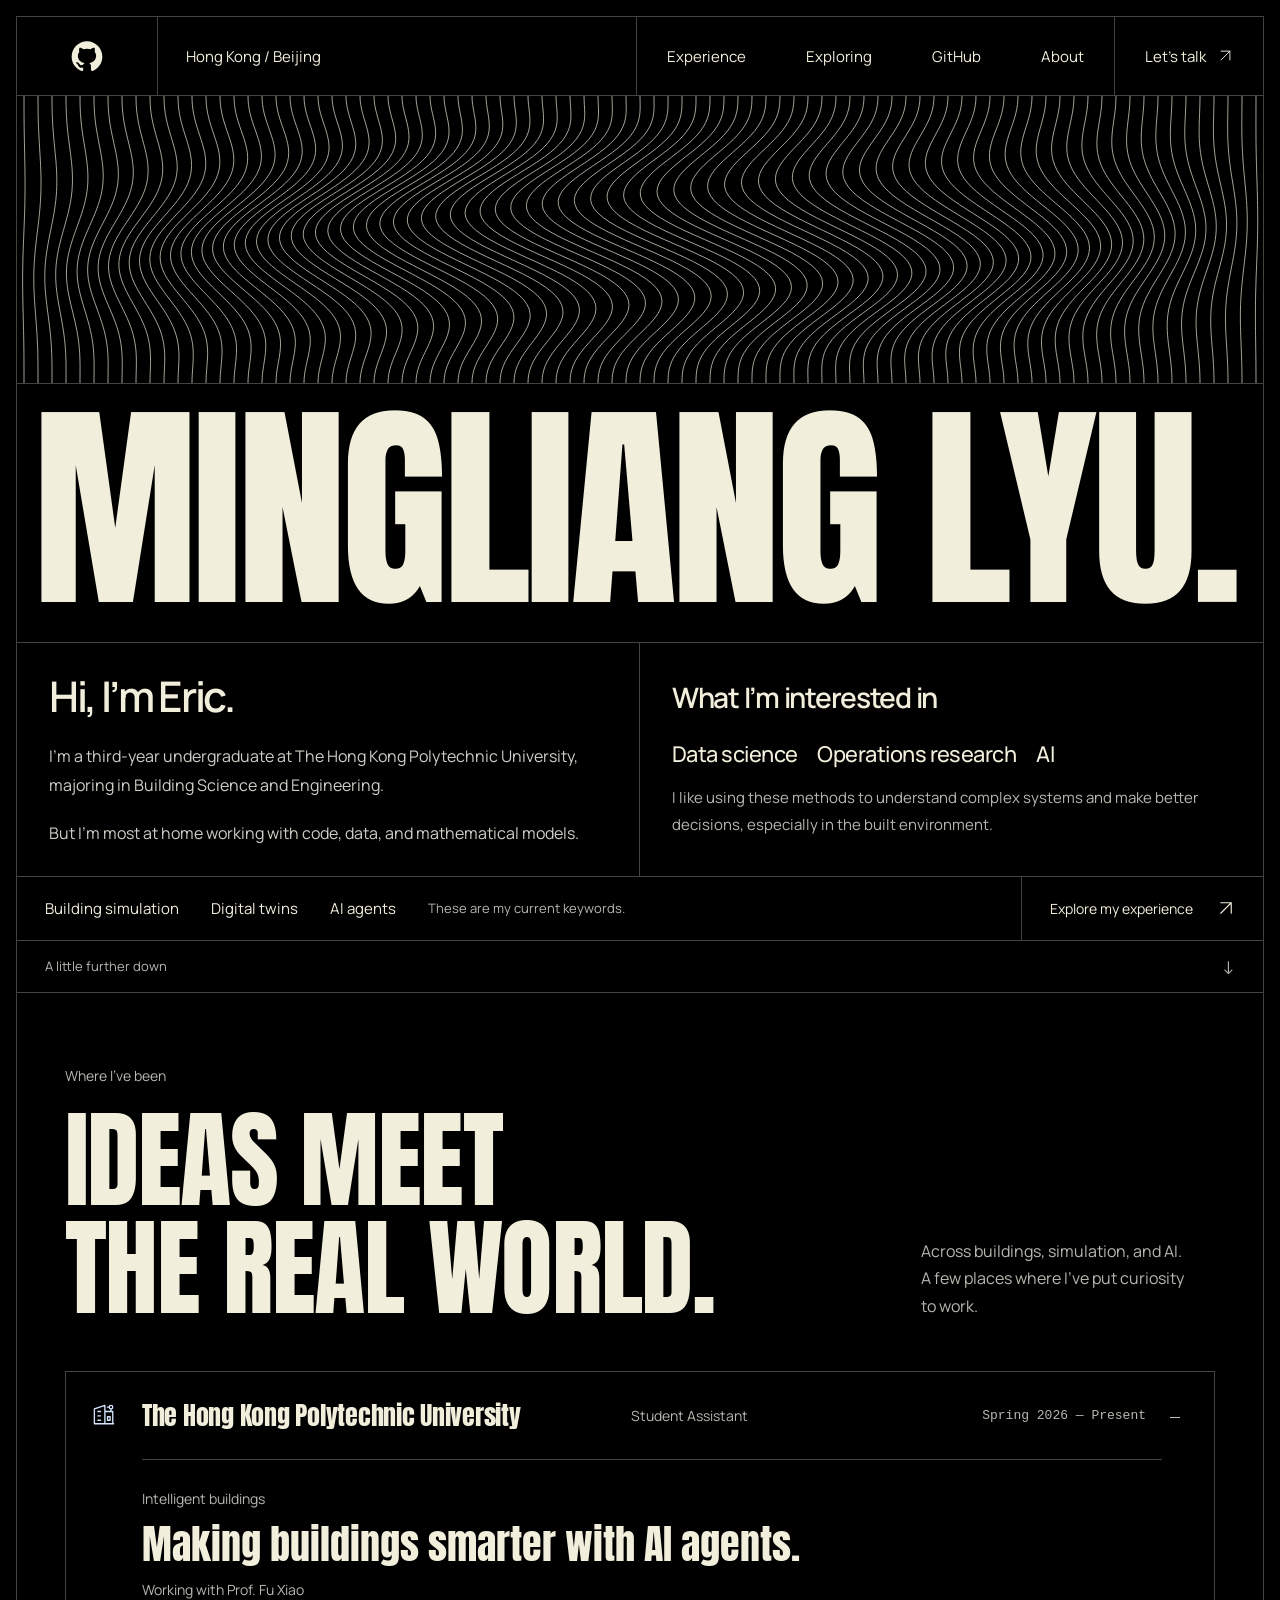
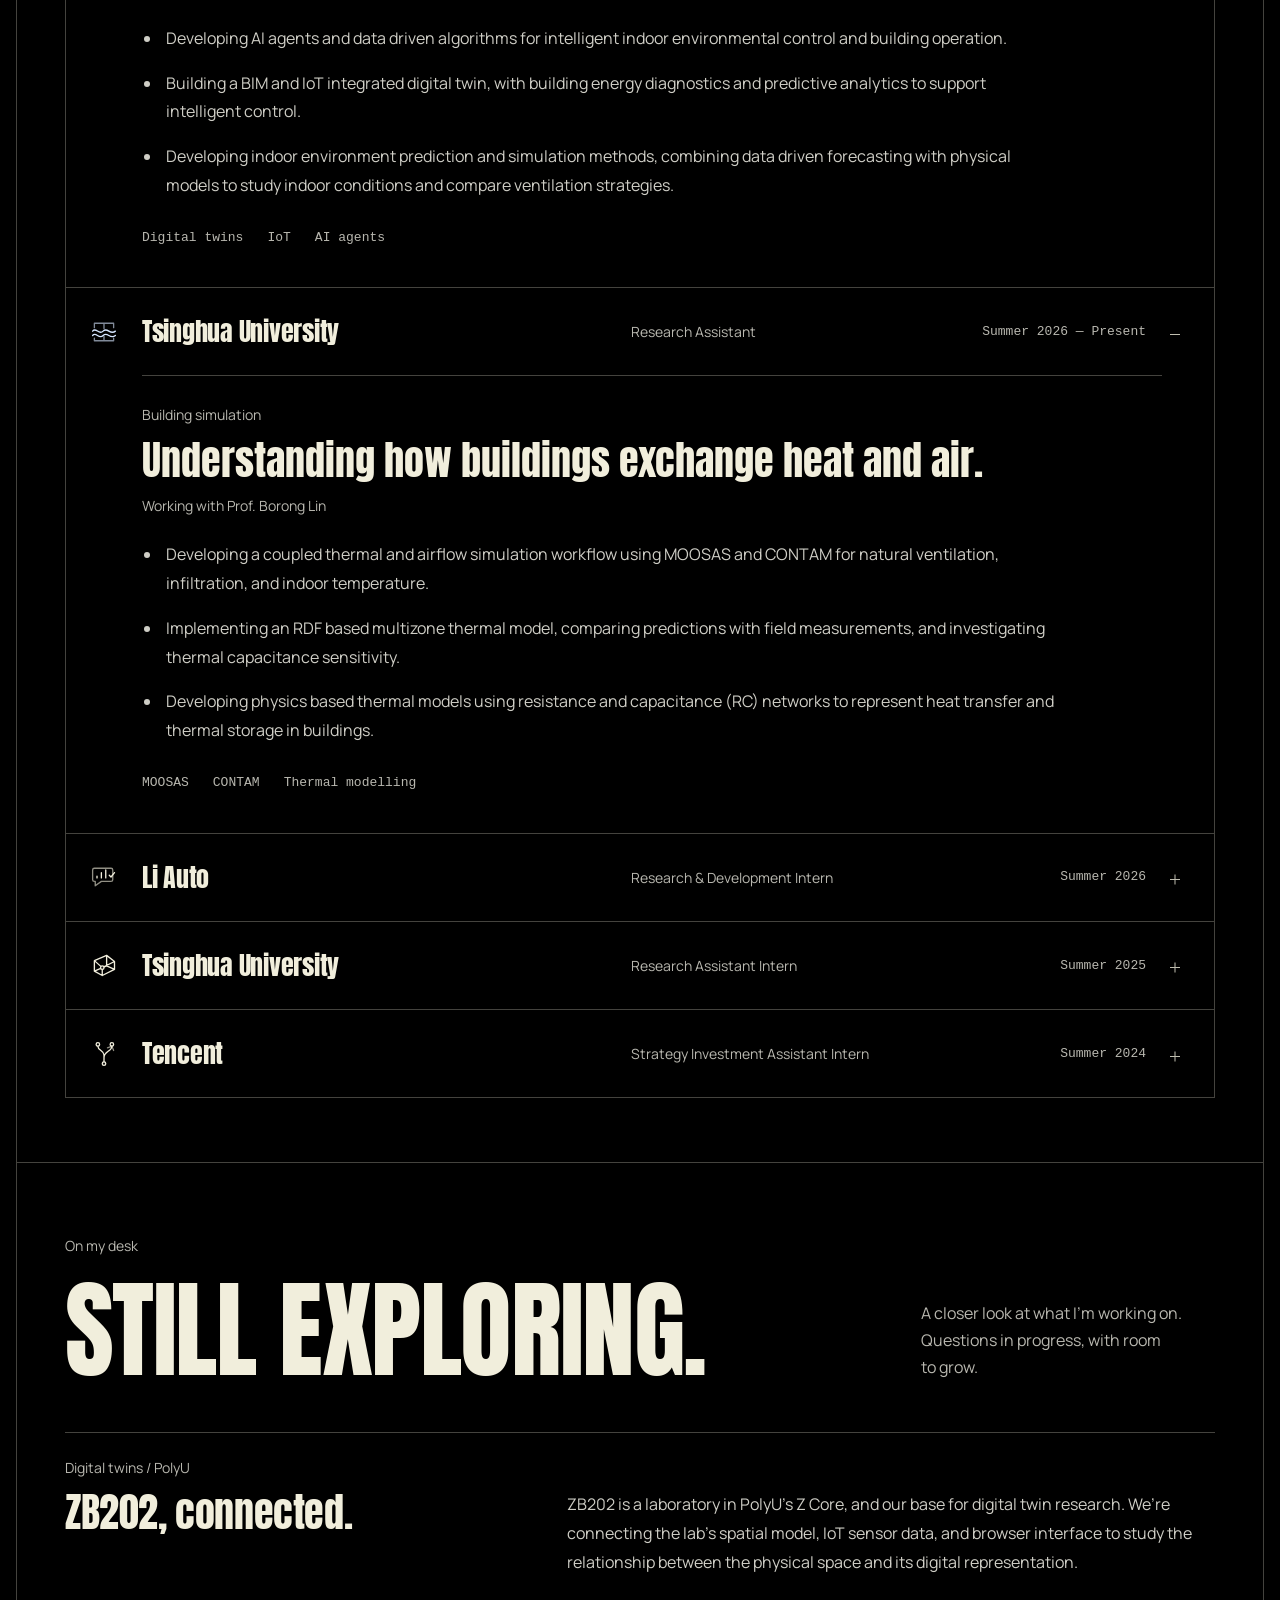
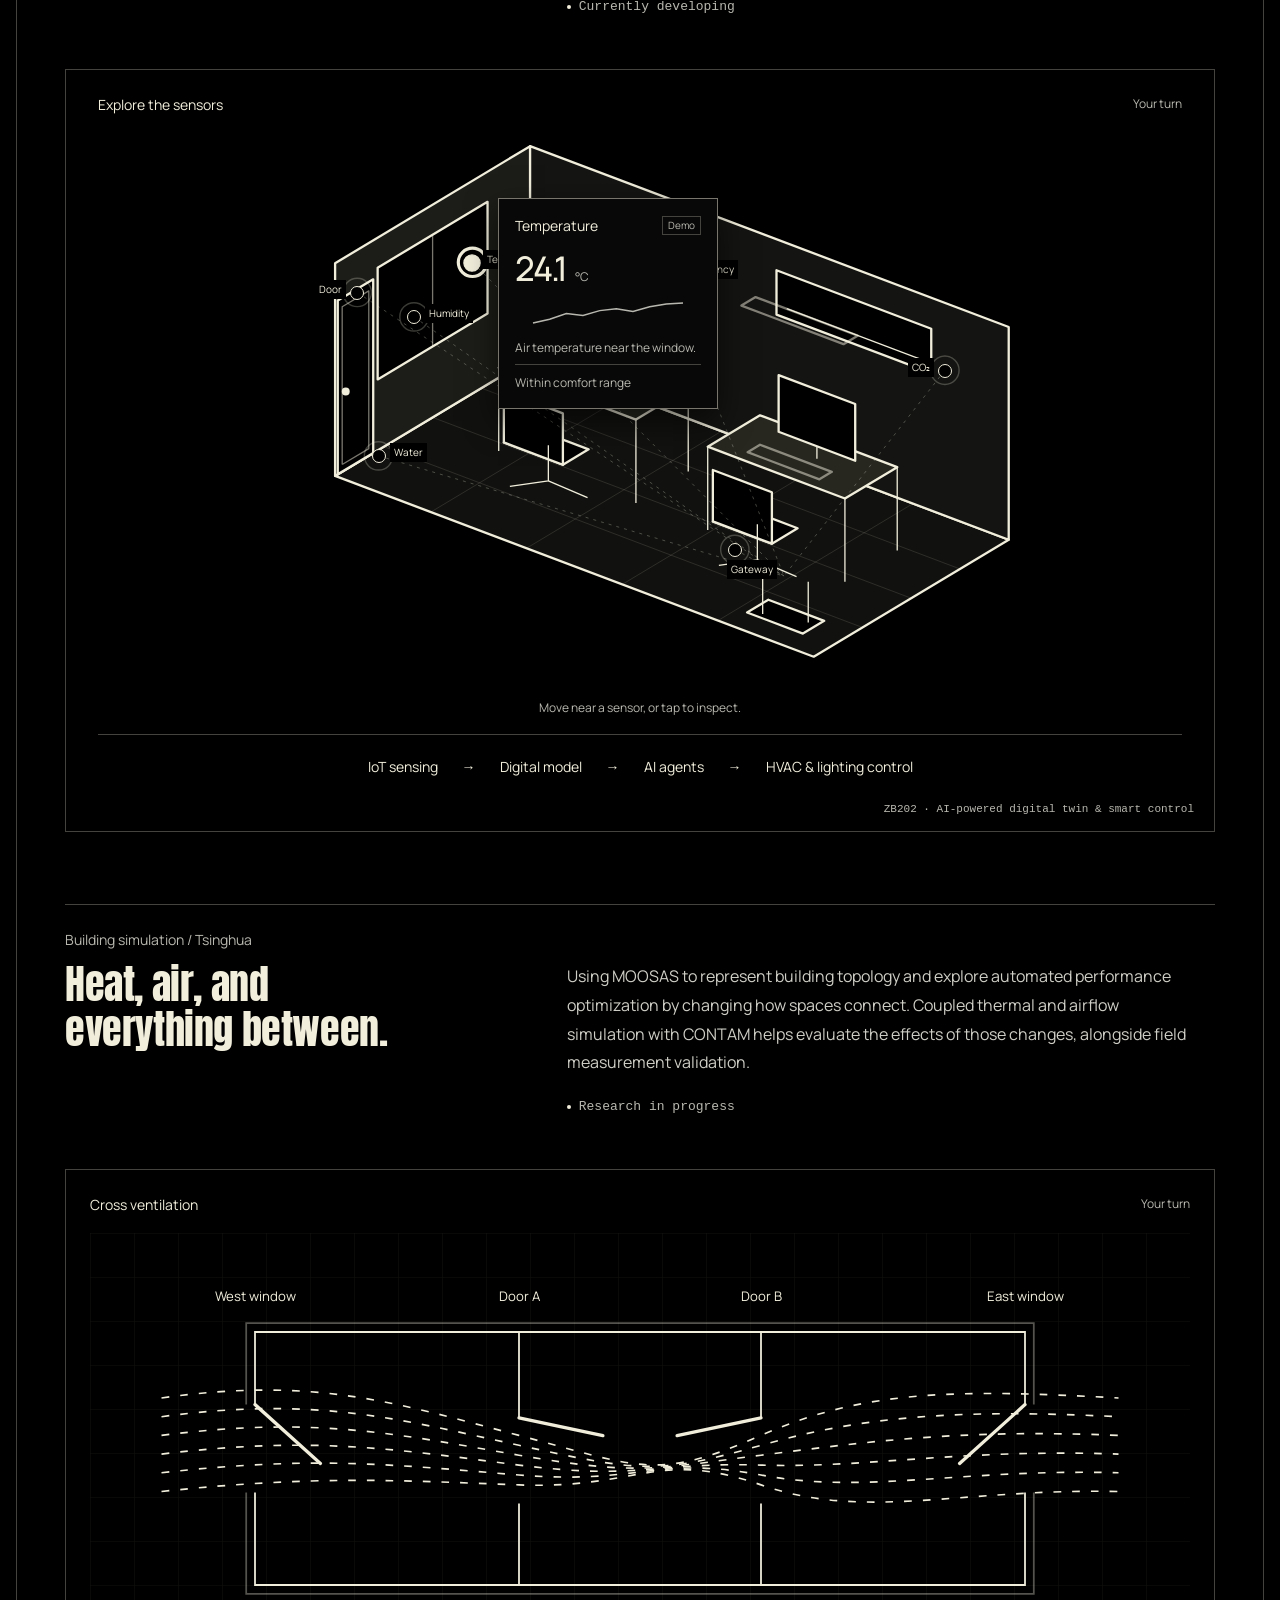
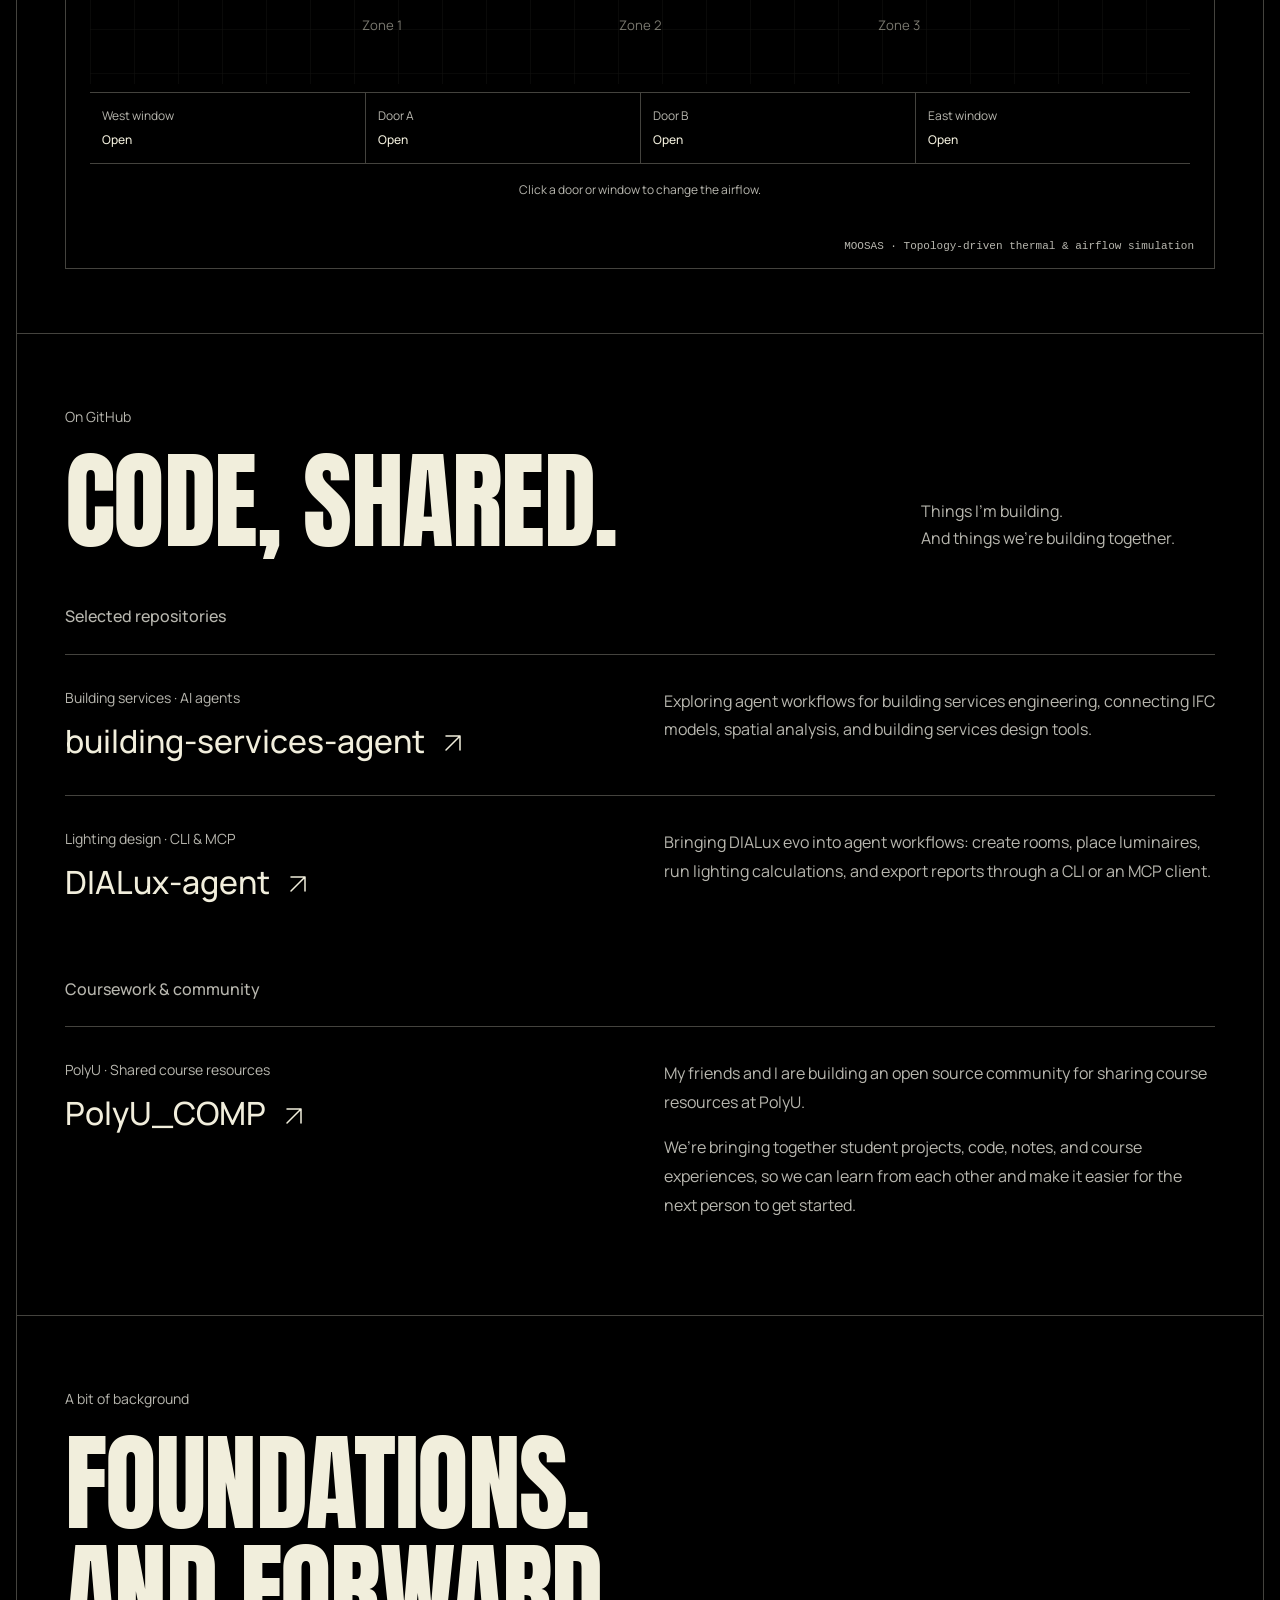
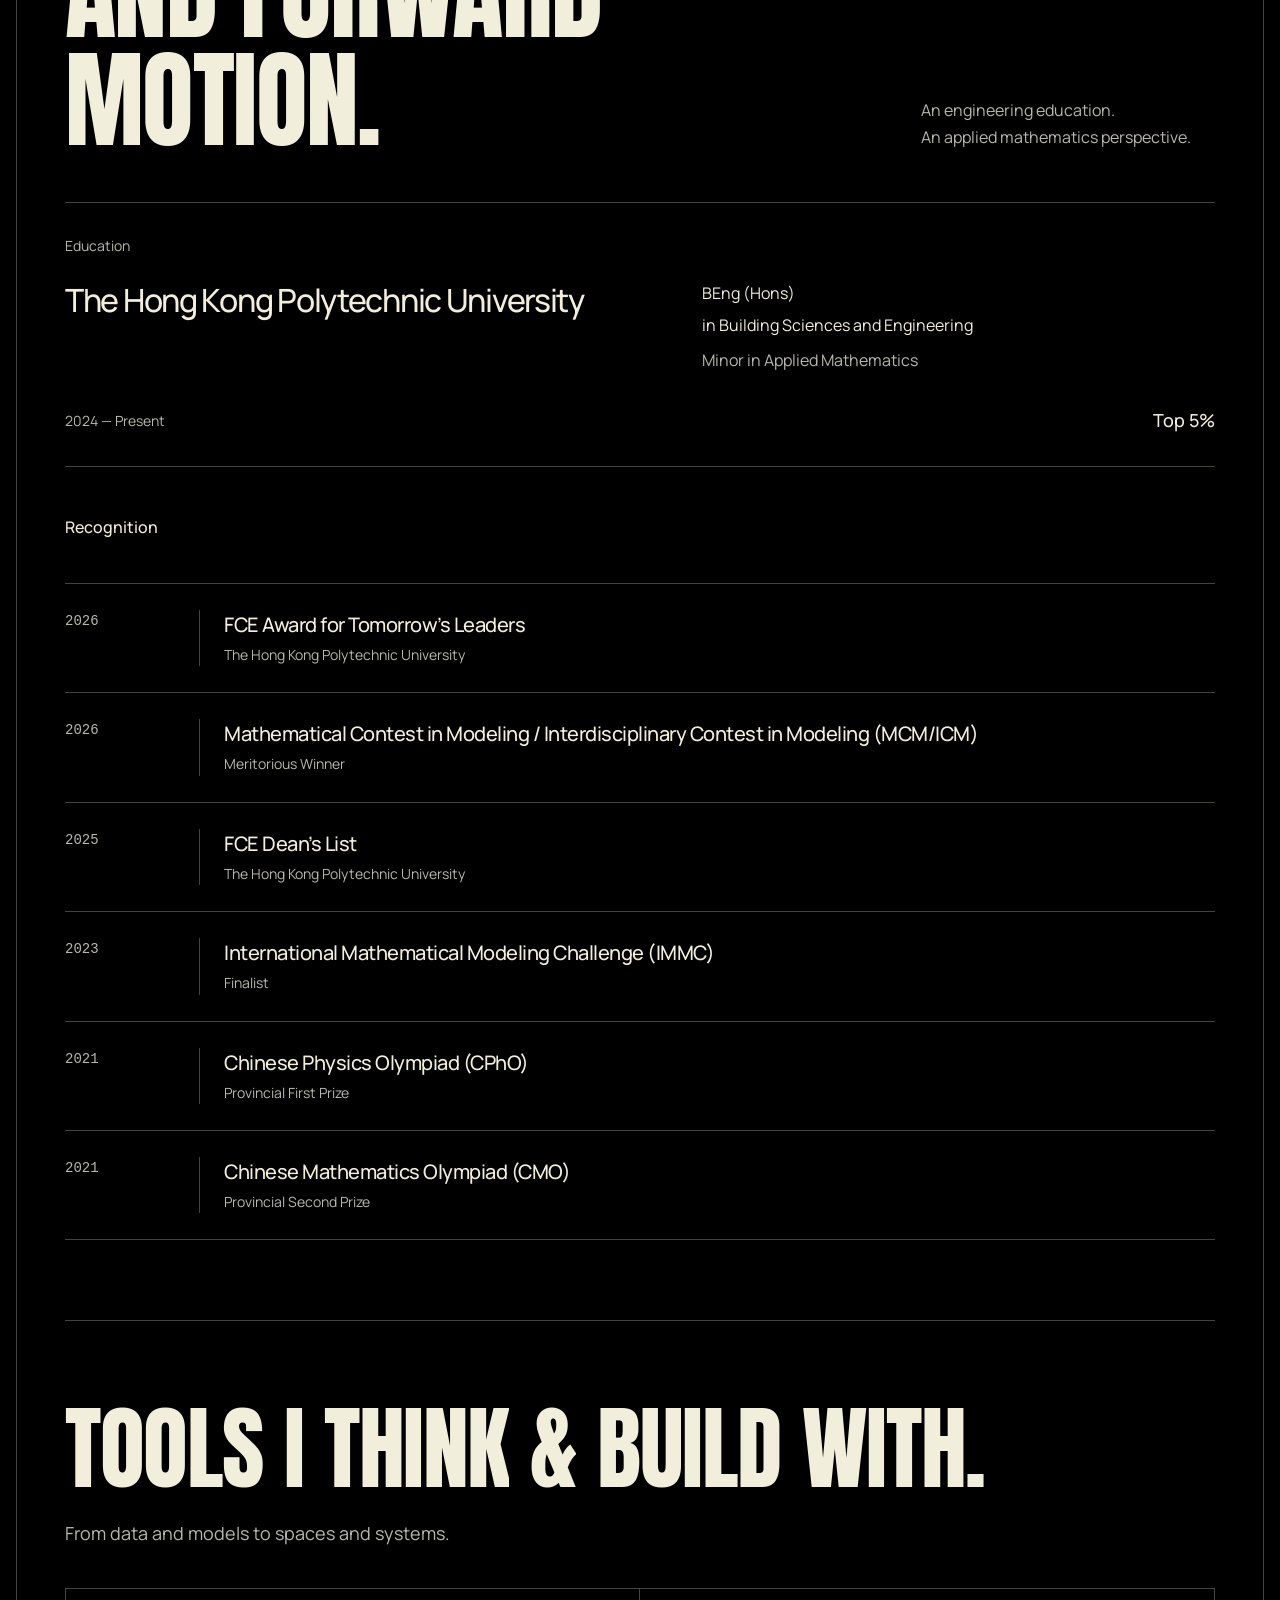
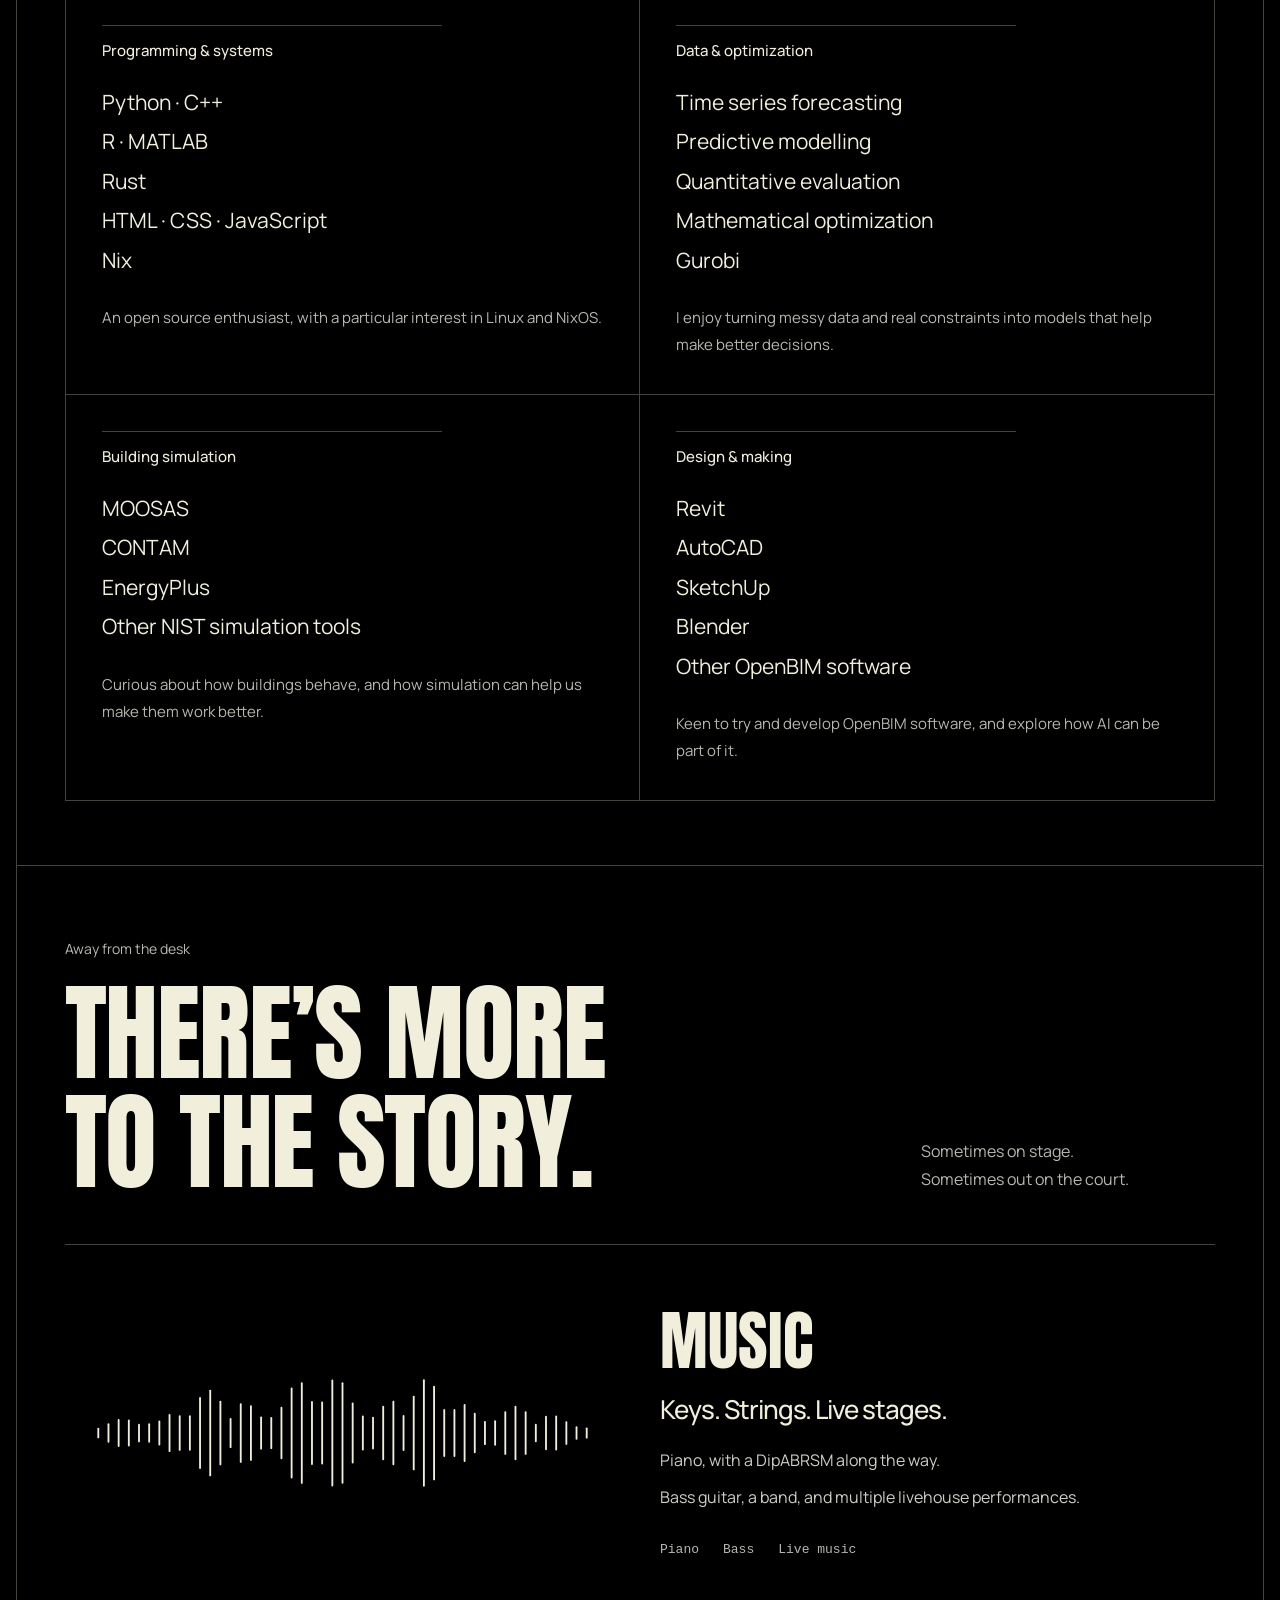
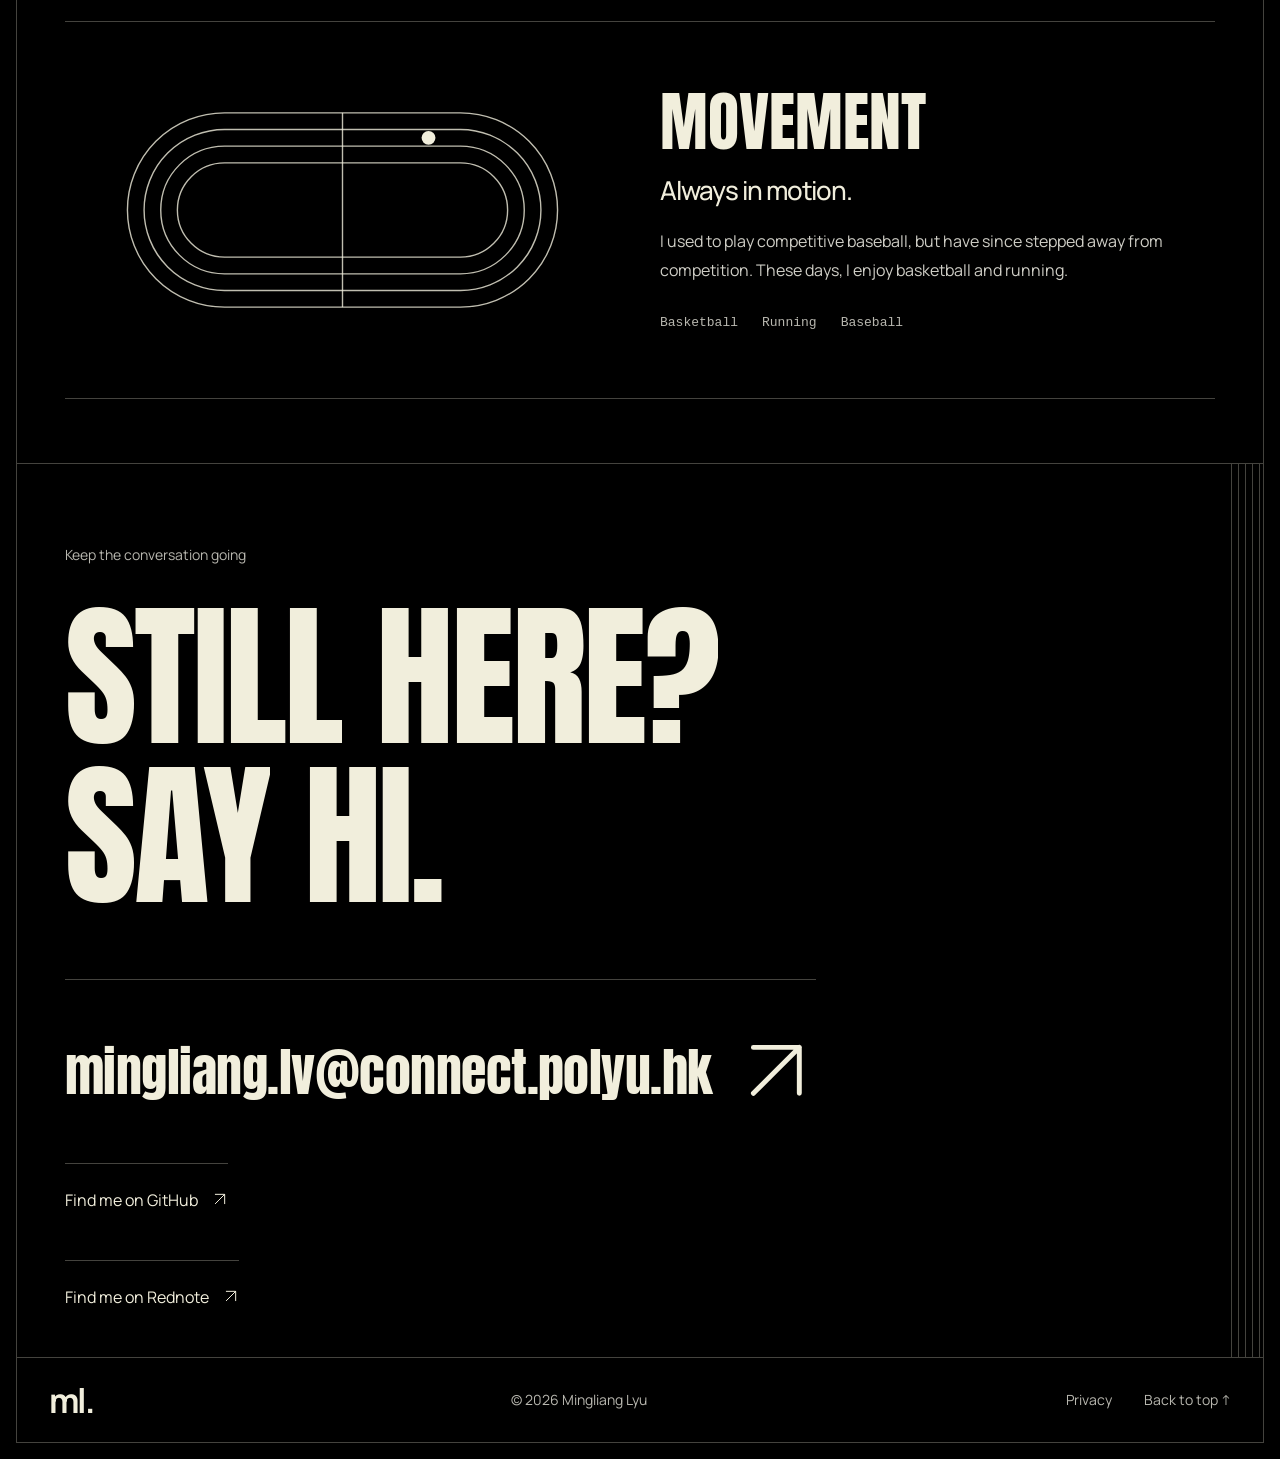
==== commit 45699ad7: "2026-11-23 Publish personal website" ====
--- a/index.html
+++ b/index.html
@@ -1 +1 @@
-<!DOCTYPE html><html lang="en"><head><meta charset="UTF-8"><meta name="viewport" content="width=device-width, initial-scale=1"><meta name="theme-color" content="#000000"><title>Mingliang Lyu — Intelligence in the built world</title><meta name="description" content="Mingliang Lyu explores data science, operations research, building simulation, digital twins, and AI agents. Based between Hong Kong and Beijing."><link rel="icon" type="image/svg+xml" href="/favicon.svg"><link rel="canonical" href="https://lyuml.github.io/"><meta property="og:type" content="website"><meta property="og:title" content="Mingliang Lyu — Intelligence in the built world"><meta property="og:description" content="Mingliang Lyu explores data science, operations research, building simulation, digital twins, and AI agents. Based between Hong Kong and Beijing."><meta property="og:image" content="https://lyuml.github.io/social.png"><meta property="og:url" content="https://lyuml.github.io/"><meta name="twitter:card" content="summary_large_image"><meta name="twitter:title" content="Mingliang Lyu — Intelligence in the built world"><meta name="twitter:description" content="Mingliang Lyu explores data science, operations research, building simulation, digital twins, and AI agents. Based between Hong Kong and Beijing."><meta name="twitter:image" content="https://lyuml.github.io/social.png"><link rel="stylesheet" href="/_astro/Layout.Dg68YiV0.css"><link rel="stylesheet" href="/_astro/index.CiWEhCN5.css"></head><body class="kinetic"><a class="skip-link" href="#main">Skip to content</a><div class="reading-progress" aria-hidden="true"></div><header class="site-header"><a class="wordmark" href="#home" aria-label="Mingliang Lyu home">ml<span>.</span></a><span class="header-location">Hong Kong / Beijing</span><nav aria-label="Main navigation"><button class="menu-toggle" aria-expanded="false" aria-controls="nav-links"><span></span><span></span><span class="sr-only">Toggle navigation</span></button><div id="nav-links" class="nav-links"><a href="#experience">Experience</a><a href="#exploring">Exploring</a><a href="#github">GitHub</a><a href="#about">About</a><a href="#contact" class="nav-contact">Let’s talk <span aria-hidden="true"><svg class="arrow-up-right" viewBox="0 0 24 24" fill="none" stroke="currentColor" stroke-width="1.5" stroke-linecap="round" stroke-linejoin="round" aria-hidden="true" focusable="false"><path d="M5 19L19 5M5 5h14v14"></path></svg></span></a></div></nav></header><main id="main"><section id="home" class="hero section"><div class="hero-field"><div class="line-field" aria-hidden="true"><svg class="field-fallback" viewBox="0 0 1440 400" preserveAspectRatio="none" fill="none"><path d="M8 0 C8 110 8 100 8 200 S8 290 8 400" stroke="currentColor" stroke-width=".8"></path><path d="M24 0 C24 110 29.752227148672706 100 29.752227148672706 200 S18.247772851327294 290 24 400" stroke="currentColor" stroke-width=".8"></path><path d="M40 0 C40 110 51.457892699252746 100 51.457892699252746 200 S28.542107300747254 290 40 400" stroke="currentColor" stroke-width=".8"></path><path d="M56 0 C56 110 73.0708119480852 100 73.0708119480852 200 S38.92918805191481 290 56 400" stroke="currentColor" stroke-width=".8"></path><path d="M72 0 C72 110 94.54555092960575 100 94.54555092960575 200 S49.45444907039425 290 72 400" stroke="currentColor" stroke-width=".8"></path><path d="M88 0 C88 110 115.83779418311873 100 115.83779418311873 200 S60.16220581688127 290 88 400" stroke="currentColor" stroke-width=".8"></path><path d="M104 0 C104 110 136.90470346579923 100 136.90470346579923 200 S71.09529653420076 290 104 400" stroke="currentColor" stroke-width=".8"></path><path d="M120 0 C120 110 157.70526450830525 100 157.70526450830525 200 S82.29473549169475 290 120 400" stroke="currentColor" stroke-width=".8"></path><path d="M136 0 C136 110 178.2006190061743 100 178.2006190061743 200 S93.79938099382572 290 136 400" stroke="currentColor" stroke-width=".8"></path><path d="M152 0 C152 110 198.35437915968913 100 198.35437915968913 200 S105.64562084031088 290 152 400" stroke="currentColor" stroke-width=".8"></path><path d="M168 0 C168 110 218.13292221615893 100 218.13292221615893 200 S117.86707778384107 290 168 400" stroke="currentColor" stroke-width=".8"></path><path d="M184 0 C184 110 237.5056626304333 100 237.5056626304333 200 S130.4943373695667 290 184 400" stroke="currentColor" stroke-width=".8"></path><path d="M200 0 C200 110 256.4452996406366 100 256.4452996406366 200 S143.55470035936335 290 200 400" stroke="currentColor" stroke-width=".8"></path><path d="M216 0 C216 110 274.9280382551127 100 274.9280382551127 200 S157.07196174488732 290 216 400" stroke="currentColor" stroke-width=".8"></path><path d="M232 0 C232 110 292.933781861793 100 292.933781861793 200 S171.06621813820698 290 232 400" stroke="currentColor" stroke-width=".8"></path><path d="M248 0 C248 110 310.4462949009062 100 310.4462949009062 200 S185.5537050990938 290 248 400" stroke="currentColor" stroke-width=".8"></path><path d="M264 0 C264 110 327.45333428426795 100 327.45333428426795 200 S200.54666571573208 290 264 400" stroke="currentColor" stroke-width=".8"></path><path d="M280 0 C280 110 343.9467484973745 100 343.9467484973745 200 S216.05325150262553 290 280 400" stroke="currentColor" stroke-width=".8"></path><path d="M296 0 C296 110 359.9225435821135 100 359.9225435821135 200 S232.07745641788645 290 296 400" stroke="currentColor" stroke-width=".8"></path><path d="M312 0 C312 110 375.3809154659941 100 375.3809154659941 200 S248.61908453400588 290 312 400" stroke="currentColor" stroke-width=".8"></path><path d="M328 0 C328 110 390.3262483762045 100 390.3262483762045 200 S265.6737516237955 290 328 400" stroke="currentColor" stroke-width=".8"></path><path d="M344 0 C344 110 404.76707935133635 100 404.76707935133635 200 S283.23292064866365 290 344 400" stroke="currentColor" stroke-width=".8"></path><path d="M360 0 C360 110 418.7160291380358 100 418.7160291380358 200 S301.2839708619642 290 360 400" stroke="currentColor" stroke-width=".8"></path><path d="M376 0 C376 110 432.189700031941 100 432.189700031941 200 S319.810299968059 290 376 400" stroke="currentColor" stroke-width=".8"></path><path d="M392 0 C392 110 445.20854148983574 100 445.20854148983574 200 S338.79145851016426 290 392 400" stroke="currentColor" stroke-width=".8"></path><path d="M408 0 C408 110 457.79668460082695 100 457.79668460082695 200 S358.20331539917305 290 408 400" stroke="currentColor" stroke-width=".8"></path><path d="M424 0 C424 110 469.98174675642406 100 469.98174675642406 200 S378.01825324357594 290 424 400" stroke="currentColor" stroke-width=".8"></path><path d="M440 0 C440 110 481.79460810062494 100 481.79460810062494 200 S398.20539189937506 290 440 400" stroke="currentColor" stroke-width=".8"></path><path d="M456 0 C456 110 493.2691615695412 100 493.2691615695412 200 S418.7308384304588 290 456 400" stroke="currentColor" stroke-width=".8"></path><path d="M472 0 C472 110 504.4420385438754 100 504.4420385438754 200 S439.5579614561246 290 472 400" stroke="currentColor" stroke-width=".8"></path><path d="M488 0 C488 110 515.3523123349652 100 515.3523123349652 200 S460.6476876650349 290 488 400" stroke="currentColor" stroke-width=".8"></path><path d="M504 0 C504 110 526.041181904537 100 526.041181904537 200 S481.958818095463 290 504 400" stroke="currentColor" stroke-width=".8"></path><path d="M520 0 C520 110 536.551638378311 100 536.551638378311 200 S503.4483616216889 290 520 400" stroke="currentColor" stroke-width=".8"></path><path d="M536 0 C536 110 546.9281170528733 100 546.9281170528733 200 S525.0718829471267 290 536 400" stroke="currentColor" stroke-width=".8"></path><path d="M552 0 C552 110 557.2161377126572 100 557.2161377126572 200 S546.7838622873428 290 552 400" stroke="currentColor" stroke-width=".8"></path><path d="M568 0 C568 110 567.4619361685025 100 567.4619361685025 200 S568.5380638314975 290 568 400" stroke="currentColor" stroke-width=".8"></path><path d="M584 0 C584 110 577.7120900003131 100 577.7120900003131 200 S590.2879099996869 290 584 400" stroke="currentColor" stroke-width=".8"></path><path d="M600 0 C600 110 588.0131415332542 100 588.0131415332542 200 S611.9868584667458 290 600 400" stroke="currentColor" stroke-width=".8"></path><path d="M616 0 C616 110 598.4112210993201 100 598.4112210993201 200 S633.5887789006799 290 616 400" stroke="currentColor" stroke-width=".8"></path><path d="M632 0 C632 110 608.951673633794 100 608.951673633794 200 S655.048326366206 290 632 400" stroke="currentColor" stroke-width=".8"></path><path d="M648 0 C648 110 619.6786916291295 100 619.6786916291295 200 S676.3213083708705 290 648 400" stroke="currentColor" stroke-width=".8"></path><path d="M664 0 C664 110 630.634957417318 100 630.634957417318 200 S697.365042582682 290 664 400" stroke="currentColor" stroke-width=".8"></path><path d="M680 0 C680 110 641.8612976763031 100 641.8612976763031 200 S718.1387023236969 290 680 400" stroke="currentColor" stroke-width=".8"></path><path d="M696 0 C696 110 653.3963529570484 100 653.3963529570484 200 S738.6036470429516 290 696 400" stroke="currentColor" stroke-width=".8"></path><path d="M712 0 C712 110 665.2762649062848 100 665.2762649062848 200 S758.7237350937152 290 712 400" stroke="currentColor" stroke-width=".8"></path><path d="M728 0 C728 110 677.5343837167235 100 677.5343837167235 200 S778.4656162832765 290 728 400" stroke="currentColor" stroke-width=".8"></path><path d="M744 0 C744 110 690.2009981727875 100 690.2009981727875 200 S797.7990018272125 290 744 400" stroke="currentColor" stroke-width=".8"></path><path d="M760 0 C760 110 703.3030904770175 100 703.3030904770175 200 S816.6969095229825 290 760 400" stroke="currentColor" stroke-width=".8"></path><path d="M776 0 C776 110 716.8641178417159 100 716.8641178417159 200 S835.1358821582841 290 776 400" stroke="currentColor" stroke-width=".8"></path><path d="M792 0 C792 110 730.9038226137461 100 730.9038226137461 200 S853.0961773862539 290 792 400" stroke="currentColor" stroke-width=".8"></path><path d="M808 0 C808 110 745.4380724694338 100 745.4380724694338 200 S870.5619275305662 290 808 400" stroke="currentColor" stroke-width=".8"></path><path d="M824 0 C824 110 760.4787319731223 100 760.4787319731223 200 S887.5212680268777 290 824 400" stroke="currentColor" stroke-width=".8"></path><path d="M840 0 C840 110 776.0335665390538 100 776.0335665390538 200 S903.9664334609462 290 840 400" stroke="currentColor" stroke-width=".8"></path><path d="M856 0 C856 110 792.1061795739593 100 792.1061795739593 200 S919.8938204260407 290 856 400" stroke="currentColor" stroke-width=".8"></path><path d="M872 0 C872 110 808.6959833091603 100 808.6959833091603 200 S935.3040166908397 290 872 400" stroke="currentColor" stroke-width=".8"></path><path d="M888 0 C888 110 825.7982035582835 100 825.7982035582835 200 S950.2017964417165 290 888 400" stroke="currentColor" stroke-width=".8"></path><path d="M904 0 C904 110 843.403918362073 100 843.403918362073 200 S964.596081637927 290 904 400" stroke="currentColor" stroke-width=".8"></path><path d="M920 0 C920 110 861.500130207494 100 861.500130207494 200 S978.499869792506 290 920 400" stroke="currentColor" stroke-width=".8"></path><path d="M936 0 C936 110 880.0698712365426 100 880.0698712365426 200 S991.9301287634574 290 936 400" stroke="currentColor" stroke-width=".8"></path><path d="M952 0 C952 110 899.0923405931496 100 899.0923405931496 200 S1004.9076594068504 290 952 400" stroke="currentColor" stroke-width=".8"></path><path d="M968 0 C968 110 918.5430727964168 100 918.5430727964168 200 S1017.4569272035832 290 968 400" stroke="currentColor" stroke-width=".8"></path><path d="M984 0 C984 110 938.3941357772825 100 938.3941357772825 200 S1029.6058642227176 290 984 400" stroke="currentColor" stroke-width=".8"></path><path d="M1000 0 C1000 110 958.6143569756042 100 958.6143569756042 200 S1041.3856430243957 290 1000 400" stroke="currentColor" stroke-width=".8"></path><path d="M1016 0 C1016 110 979.1695756675061 100 979.1695756675061 200 S1052.830424332494 290 1016 400" stroke="currentColor" stroke-width=".8"></path><path d="M1032 0 C1032 110 1000.0229194805182 100 1000.0229194805182 200 S1063.9770805194817 290 1032 400" stroke="currentColor" stroke-width=".8"></path><path d="M1048 0 C1048 110 1021.135102858249 100 1021.135102858249 200 S1074.864897141751 290 1048 400" stroke="currentColor" stroke-width=".8"></path><path d="M1064 0 C1064 110 1042.4647450586556 100 1042.4647450586556 200 S1085.5352549413444 290 1064 400" stroke="currentColor" stroke-width=".8"></path><path d="M1080 0 C1080 110 1063.9687051118672 100 1063.9687051118672 200 S1096.0312948881328 290 1080 400" stroke="currentColor" stroke-width=".8"></path><path d="M1096 0 C1096 110 1085.60243102623 100 1085.60243102623 200 S1106.39756897377 290 1096 400" stroke="currentColor" stroke-width=".8"></path><path d="M1112 0 C1112 110 1107.3203204159192 100 1107.3203204159192 200 S1116.6796795840808 290 1112 400" stroke="currentColor" stroke-width=".8"></path><path d="M1128 0 C1128 110 1129.0760896309985 100 1129.0760896309985 200 S1126.9239103690015 290 1128 400" stroke="currentColor" stroke-width=".8"></path><path d="M1144 0 C1144 110 1150.8231484019982 100 1150.8231484019982 200 S1137.1768515980018 290 1144 400" stroke="currentColor" stroke-width=".8"></path><path d="M1160 0 C1160 110 1172.5149769664347 100 1172.5149769664347 200 S1147.4850230335653 290 1160 400" stroke="currentColor" stroke-width=".8"></path><path d="M1176 0 C1176 110 1194.1055026246074 100 1194.1055026246074 200 S1157.8944973753926 290 1176 400" stroke="currentColor" stroke-width=".8"></path><path d="M1192 0 C1192 110 1215.5494726766326 100 1215.5494726766326 200 S1168.4505273233674 290 1192 400" stroke="currentColor" stroke-width=".8"></path><path d="M1208 0 C1208 110 1236.8028207219595 100 1236.8028207219595 200 S1179.1971792780405 290 1208 400" stroke="currentColor" stroke-width=".8"></path><path d="M1224 0 C1224 110 1257.8230233563477 100 1257.8230233563477 200 S1190.1769766436523 290 1224 400" stroke="currentColor" stroke-width=".8"></path><path d="M1240 0 C1240 110 1278.5694443790062 100 1278.5694443790062 200 S1201.4305556209938 290 1240 400" stroke="currentColor" stroke-width=".8"></path><path d="M1256 0 C1256 110 1299.003663723703 100 1299.003663723703 200 S1212.996336276297 290 1256 400" stroke="currentColor" stroke-width=".8"></path><path d="M1272 0 C1272 110 1319.0897884512956 100 1319.0897884512956 200 S1224.9102115487044 290 1272 400" stroke="currentColor" stroke-width=".8"></path><path d="M1288 0 C1288 110 1338.7947432863457 100 1338.7947432863457 200 S1237.2052567136543 290 1288 400" stroke="currentColor" stroke-width=".8"></path><path d="M1304 0 C1304 110 1358.0885383460618 100 1358.0885383460618 200 S1249.9114616539382 290 1304 400" stroke="currentColor" stroke-width=".8"></path><path d="M1320 0 C1320 110 1376.944511894423 100 1376.944511894423 200 S1263.055488105577 290 1320 400" stroke="currentColor" stroke-width=".8"></path><path d="M1336 0 C1336 110 1395.3395461565074 100 1395.3395461565074 200 S1276.6604538434926 290 1336 400" stroke="currentColor" stroke-width=".8"></path><path d="M1352 0 C1352 110 1413.2542544461066 100 1413.2542544461066 200 S1290.7457455538934 290 1352 400" stroke="currentColor" stroke-width=".8"></path><path d="M1368 0 C1368 110 1430.6731380919168 100 1430.6731380919168 200 S1305.3268619080832 290 1368 400" stroke="currentColor" stroke-width=".8"></path><path d="M1384 0 C1384 110 1447.5847118920585 100 1447.5847118920585 200 S1320.4152881079415 290 1384 400" stroke="currentColor" stroke-width=".8"></path><path d="M1400 0 C1400 110 1463.9815970814352 100 1463.9815970814352 200 S1336.0184029185648 290 1400 400" stroke="currentColor" stroke-width=".8"></path><path d="M1416 0 C1416 110 1479.8605810593967 100 1479.8605810593967 200 S1352.1394189406033 290 1416 400" stroke="currentColor" stroke-width=".8"></path></svg><canvas class="field-canvas"></canvas></div></div><div class="hero-name-band"><h1 aria-label="Mingliang Lyu">Mingliang Lyu<span class="name-dot">.</span></h1></div><div class="hero-introduction"><div class="hero-personal"><p class="name-note">Hi, I’m Eric.</p><p class="personal-description">I’m a third-year undergraduate at The Hong Kong Polytechnic University, majoring in Building Science and Engineering.</p><p class="personal-description">But I’m most at home working with code, data, and mathematical models.</p></div><div class="hero-direction"><h2>What I’m interested in</h2><p class="interest-fields"><span>Data science</span><span>Operations research</span><span>AI</span></p><p class="hero-description">I like using these methods to understand complex systems and make better decisions, especially in the built environment.</p></div></div><div class="hero-bottom"><p class="hero-note hero-topics"><span>Building simulation</span><span>Digital twins</span><span>AI agents</span><span class="topics-note">These are my current keywords.</span></p><a class="button" href="#experience">Explore my experience <span aria-hidden="true"><svg class="arrow-up-right" viewBox="0 0 24 24" fill="none" stroke="currentColor" stroke-width="1.5" stroke-linecap="round" stroke-linejoin="round" aria-hidden="true" focusable="false"><path d="M5 19L19 5M5 5h14v14"></path></svg></span></a></div><a href="#experience" class="scroll-link">A little further down <span aria-hidden="true">↓</span></a></section><section id="experience" class="section experience-section"><div class="section-heading reveal"><div><p class="eyebrow">Where I’ve been</p><h2>Ideas meet<br>the real world.</h2></div><p class="section-description">Across buildings, simulation, and AI.<br>A few places where I’ve put curiosity to work.</p></div><div class="experience-list"><details class="experience reveal" open><summary><span class="org-mark" aria-hidden="true"><svg viewBox="0 0 32 32" fill="none" stroke="currentColor" stroke-width="1.5" stroke-linecap="round" stroke-linejoin="round" focusable="false"><path d="M5 26V9l12-4v21M5 26h22M17 12h9v14M9 12h3m-3 5h3m-3 5h3"></path><path d="M20 18h3v4h-3z"></path><circle cx="24" cy="7" r="2"></circle><path d="M20 7h2m2 2v3"></path></svg></span><span class="experience-title"><span class="org-name">The Hong Kong Polytechnic University</span><span class="role">Student Assistant</span></span><span class="experience-time">Spring 2026 — Present</span><span class="expand-icon" aria-hidden="true"></span></summary><div class="experience-body"><span class="work-category">Intelligent buildings</span><h3>Making buildings smarter with AI agents.</h3><p class="supervisor">Working with Prof. Fu Xiao</p><ul><li>Developing AI agents and data driven algorithms for intelligent indoor environmental control and building operation.</li><li>Building a BIM and IoT integrated digital twin, with building energy diagnostics and predictive analytics to support intelligent control.</li><li>Developing indoor environment prediction and simulation methods, combining data driven forecasting with physical models to study indoor conditions and compare ventilation strategies.</li></ul><div class="tags"><span>Digital twins</span><span>IoT</span><span>AI agents</span></div></div></details><details class="experience reveal" open><summary><span class="org-mark" aria-hidden="true"><svg viewBox="0 0 32 32" fill="none" stroke="currentColor" stroke-width="1.5" stroke-linecap="round" stroke-linejoin="round" focusable="false"><path d="M5 11V6h22v5M5 23v3h22v-3M16 6v6m0 9v5" opacity=".6"></path><path d="M3 15c4-5 7 5 12 0s8 5 14 0M3 20c4-5 7 5 12 0s8 5 14 0"></path></svg></span><span class="experience-title"><span class="org-name">Tsinghua University</span><span class="role">Research Assistant</span></span><span class="experience-time">Summer 2026 — Present</span><span class="expand-icon" aria-hidden="true"></span></summary><div class="experience-body"><span class="work-category">Building simulation</span><h3>Understanding how buildings exchange heat and air.</h3><p class="supervisor">Working with Prof. Borong Lin</p><ul><li>Developing a coupled thermal and airflow simulation workflow using MOOSAS and CONTAM for natural ventilation, infiltration, and indoor temperature.</li><li>Implementing an RDF based multizone thermal model, comparing predictions with field measurements, and investigating thermal capacitance sensitivity.</li><li>Developing physics based thermal models using resistance and capacitance (RC) networks to represent heat transfer and thermal storage in buildings.</li></ul><div class="tags"><span>MOOSAS</span><span>CONTAM</span><span>Thermal modelling</span></div></div></details><details class="experience reveal"><summary><span class="org-mark" aria-hidden="true"><svg viewBox="0 0 32 32" fill="none" stroke="currentColor" stroke-width="1.5" stroke-linecap="round" stroke-linejoin="round" focusable="false"><path d="M5 6h19a2 2 0 0 1 2 2v11a2 2 0 0 1-2 2H13l-7 5v-5H5a2 2 0 0 1-2-2V8a2 2 0 0 1 2-2z" opacity=".6"></path><path d="M8 15v2m5-6v6m5-9v9m4-3 2 2 4-5"></path></svg></span><span class="experience-title"><span class="org-name">Li Auto</span><span class="role">Research &amp; Development Intern</span></span><span class="experience-time">Summer 2026</span><span class="expand-icon" aria-hidden="true"></span></summary><div class="experience-body"><span class="work-category">Applied AI</span><h3>Taking AI agents from evaluation to real vehicles.</h3><ul><li>Designed an AI agent based framework for quantitative, task level evaluation of MindGPT and its in vehicle agents, adopted internally to assess accuracy, robustness, and interaction quality.</li><li>Developed multimodal agents adopted by Li Auto, contributing production code across server development, algorithm integration, validation, and delivery to selected production vehicles.</li></ul><div class="tags"><span>AI agents</span><span>Multimodal agents</span><span>Evaluation</span></div></div></details><details class="experience reveal"><summary><span class="org-mark" aria-hidden="true"><svg viewBox="0 0 32 32" fill="none" stroke="currentColor" stroke-width="1.5" stroke-linecap="round" stroke-linejoin="round" focusable="false"><path d="m5 11 14-6 9 7-14 7zM5 11v12l9 5 14-7v-9M14 19v9M19 5v12M5 23l14-6 9 4"></path><circle cx="14" cy="19" r="2" fill="#181818"></circle></svg></span><span class="experience-title"><span class="org-name">Tsinghua University</span><span class="role">Research Assistant Intern</span></span><span class="experience-time">Summer 2025</span><span class="expand-icon" aria-hidden="true"></span></summary><div class="experience-body"><span class="work-category">Computational design</span><h3>Exploring computation in architectural design.</h3><p class="supervisor">Working with Prof. Weixin Huang</p><ul><li>Contributed to machine learning for architectural construction drawing recognition.</li><li>Implemented parametric design algorithms for a project delivered at Beijing Future Science City and supported construction supervision with technical guidance.</li></ul><div class="tags"><span>Machine learning</span><span>Parametric design</span></div></div></details><details class="experience reveal"><summary><span class="org-mark" aria-hidden="true"><svg viewBox="0 0 32 32" fill="none" stroke="currentColor" stroke-width="1.5" stroke-linecap="round" stroke-linejoin="round" focusable="false"><path d="M16 27V17c0-5-7-5-7-10M16 20c0-7 9-7 9-13"></path><circle cx="9" cy="5" r="2"></circle><circle cx="25" cy="5" r="2"></circle><circle cx="16" cy="27" r="2" fill="#181818"></circle><path d="m20 9 5-2 2 5" opacity=".6"></path></svg></span><span class="experience-title"><span class="org-name">Tencent</span><span class="role">Strategy Investment Assistant Intern</span></span><span class="experience-time">Summer 2024</span><span class="expand-icon" aria-hidden="true"></span></summary><div class="experience-body"><span class="work-category">A personal detour</span><h3>Figuring out what wasn’t for me.</h3><div class="experience-story"><p>Before my university entrance exams, I had no idea what I wanted to do next. So I skipped classes for a bit and tried an internship at Tencent. It had little to do with what I study or work on now. I just wanted to see what that world was like.</p><p>I came away sure of one thing: finance wasn’t for me. Honestly, I couldn’t stand the polished self-interest I felt around me. Even eating an apple seemed to get dressed up as a marker of elite taste, and the LinkedIn personas of some colleagues made that feeling even harder to shake. I found the whole performance deeply uncomfortable. It was an experiment, and figuring out what I didn’t want was a useful result.</p></div></div></details></div></section><section id="exploring" class="section exploring-section"><div class="section-heading reveal"><div><p class="eyebrow">On my desk</p><h2>Still exploring.</h2></div><p class="section-description">A closer look at what I’m working on.<br>Questions in progress, with room to grow.</p></div><div class="exploration-grid"><article class="exploration-card reveal"><div class="work-copy"><p class="work-category">Digital twins / PolyU</p><h3>ZB202, connected.</h3><p>ZB202 is a laboratory in PolyU’s Z Core, and our base for digital twin research. We’re connecting the lab’s spatial model, IoT sensor data, and browser interface to study the relationship between the physical space and its digital representation.</p><span class="status"><span></span>Currently developing</span></div><div class="work-visual room-visual"><div class="twin-diagram study-spatial" data-sensor-demo><div class="twin-demo-heading"><span>Explore the sensors</span><span class="demo-mode" data-sensor-mode>Auto tour</span></div><div class="twin-room-panel"><div class="twin-room-canvas" data-sensor-stage><svg viewBox="0 0 440 310" fill="none" aria-hidden="true" class="twin-room"><g stroke="currentColor" stroke-width="1.3" stroke-linejoin="round"><polygon points="48,194 318,296 428,230 158,128" fill="#11110f"></polygon><polygon points="48,194 158,128 158,8 48,74" fill="#1c1c18"></polygon><polygon points="158,128 428,230 428,110 158,8" fill="#141412"></polygon><g stroke-opacity=".18" stroke-width=".7"><path d="M102 214.4L212 148.4"></path><path d="M156 234.8L266 168.8"></path><path d="M210 255.2L320 189.2"></path><path d="M264 275.6L374 209.60000000000002"></path><path d="M75.5 177.5L345.5 279.5"></path><path d="M103 161L373 263"></path><path d="M130.5 144.5L400.5 246.5"></path></g><!-- Window in the left wall and wall-mounted HVAC unit. --><polygon points="72,139.6 134,102.4 134,39.400000000000006 72,76.6" fill="#000"></polygon><path d="M103 121L103 58" stroke-opacity=".5"></path><polygon points="297,103 384.3,135.98000000000002 384.3,110.98000000000002 297,78" fill="#000"></polygon><path d="M302.8 99.68L377.5 127.90000000000003"></path><!-- Entrance door and magnetic contact on the left wall. --><polygon points="49.5,193.1 69.5,181.1 69.5,83.1 49.5,95.1" fill="#000"></polygon><path d="M52 187.6L67 178.6L67 89.6L52 98.6L52 187.6" stroke-opacity=".5"></path><circle cx="54" cy="146.4" r="1.6" fill="currentColor"></circle><polygon points="170.7,139.62 186.9,145.74 192.9,142.14 176.7,136.01999999999998" fill="#000"></polygon><!-- Two workstations: desktop, monitor, keyboard, legs and task chair. --><g><path d="M140.3 132.98L140.3 179.98"></path><path d="M217.7 162.22L217.7 209.22"></path><path d="M247.2 144.52L247.2 191.52"></path><polygon points="140.3,132.98 217.7,162.22 247.2,144.52 169.8,115.28" fill="#272720"></polygon><polygon points="180.3,124.58000000000001 223.5,140.9 223.5,108.9 180.3,92.58000000000001" fill="#000"></polygon><path d="M201.9 132.74L201.9 139.74"></path><polygon points="162.8,136.08 203.3,151.38000000000002 210.3,147.18 169.8,131.88" stroke-opacity=".5"></polygon><polygon points="143.2,175.12 176.5,187.70000000000002 191,179 157.7,166.42" fill="#000"></polygon><polygon points="143.2,175.12 176.5,187.70000000000002 176.5,158.70000000000002 143.2,146.12" fill="#000"></polygon><path d="M168.3 176.78L168.3 196.78L146.60000000000002 199.96"></path><path d="M168.3 196.78L190.4 206.24"></path></g><g><path d="M258.20000000000005 177.52L258.20000000000005 224.52"></path><path d="M335.6 206.76L335.6 253.76"></path><path d="M365.1 189.06L365.1 236.06"></path><polygon points="258.20000000000005,177.52 335.6,206.76 365.1,189.06 287.70000000000005,159.82000000000002" fill="#272720"></polygon><polygon points="298.20000000000005,169.12 341.4,185.44 341.4,153.44 298.20000000000005,137.12" fill="#000"></polygon><path d="M319.8 177.28000000000003L319.8 184.28000000000003"></path><polygon points="280.70000000000005,180.62 321.20000000000005,195.92000000000002 328.20000000000005,191.72 287.70000000000005,176.42" stroke-opacity=".5"></polygon><polygon points="261.1,219.66000000000003 294.4,232.24 308.9,223.54 275.6,210.96" fill="#000"></polygon><polygon points="261.1,219.66000000000003 294.4,232.24 294.4,203.24 261.1,190.66000000000003" fill="#000"></polygon><path d="M286.20000000000005 221.32L286.20000000000005 241.32L264.5 244.5"></path><path d="M286.20000000000005 241.32L308.3 250.77999999999997"></path></g><!-- Ceiling lights and an IoT gateway on the near side. --><g stroke-opacity=".5"><polygon points="167.4,56.44 225,78.19999999999999 233,73.39999999999998 175.4,51.639999999999986"></polygon><polygon points="277.20000000000005,97.92000000000002 334.8,119.68 342.8,114.88 285.20000000000005,93.12"></polygon></g><polygon points="280.4,271.03999999999996 311.9,282.94 323.9,275.74 292.4,263.84" fill="#000"></polygon><path d="M289.20000000000005 271.91999999999996L289.20000000000005 248.91999999999996"></path><path d="M314.9 276.74L314.9 253.74"></path></g><g class="twin-network" stroke="currentColor" stroke-width=".9" stroke-opacity=".3" stroke-dasharray="3 5"><path d="M125.5 73.5L301.20000000000005 250.52000000000004"></path><path d="M92.5 104.30000000000001L301.20000000000005 250.52000000000004"></path><path d="M392 134.39999999999998L301.20000000000005 250.52000000000004"></path><path d="M234 79.6L301.20000000000005 250.52000000000004"></path><path d="M60.5 90.5L301.20000000000005 250.52000000000004"></path><path d="M72.5 182.7L301.20000000000005 250.52000000000004"></path><path d="M273.5 235.5L301.20000000000005 250.52000000000004"></path></g><g class="sensor-points" fill="currentColor"><g data-sensor-marker="temperature"><circle cx="125.5" cy="73.5" r="3"></circle><circle class="sensor-ring" cx="125.5" cy="73.5" r="8" fill="none" stroke="currentColor" stroke-opacity=".55" stroke-width=".8"></circle></g><g data-sensor-marker="humidity"><circle cx="92.5" cy="104.30000000000001" r="3"></circle><circle class="sensor-ring" cx="92.5" cy="104.30000000000001" r="8" fill="none" stroke="currentColor" stroke-opacity=".55" stroke-width=".8"></circle></g><g data-sensor-marker="co2"><circle cx="392" cy="134.39999999999998" r="3"></circle><circle class="sensor-ring" cx="392" cy="134.39999999999998" r="8" fill="none" stroke="currentColor" stroke-opacity=".55" stroke-width=".8"></circle></g><g data-sensor-marker="occupancy"><circle cx="234" cy="79.6" r="3"></circle><circle class="sensor-ring" cx="234" cy="79.6" r="8" fill="none" stroke="currentColor" stroke-opacity=".55" stroke-width=".8"></circle></g><g data-sensor-marker="door"><circle cx="60.5" cy="90.5" r="3"></circle><circle class="sensor-ring" cx="60.5" cy="90.5" r="8" fill="none" stroke="currentColor" stroke-opacity=".55" stroke-width=".8"></circle></g><g data-sensor-marker="water"><circle cx="72.5" cy="182.7" r="3"></circle><circle class="sensor-ring" cx="72.5" cy="182.7" r="8" fill="none" stroke="currentColor" stroke-opacity=".55" stroke-width=".8"></circle></g><g data-sensor-marker="gateway"><circle cx="273.5" cy="235.5" r="3"></circle><circle class="sensor-ring" cx="273.5" cy="235.5" r="8" fill="none" stroke="currentColor" stroke-opacity=".55" stroke-width=".8"></circle></g></g></svg><button type="button" class="sensor-hotspot" data-sensor="temperature" data-x="125.5" data-y="73.5" aria-label="Inspect Temperature sensor" aria-pressed="true" style="left:28.522727272727273%;top:23.70967741935484%"><span class="sensor-hotspot-dot"></span><span class="sensor-hotspot-label">Temp</span></button><button type="button" class="sensor-hotspot" data-sensor="humidity" data-x="92.5" data-y="104.30000000000001" aria-label="Inspect Humidity sensor" aria-pressed="false" style="left:21.022727272727273%;top:33.645161290322584%"><span class="sensor-hotspot-dot"></span><span class="sensor-hotspot-label">Humidity</span></button><button type="button" class="sensor-hotspot" data-sensor="co2" data-x="392" data-y="134.39999999999998" aria-label="Inspect CO₂ sensor" aria-pressed="false" style="left:89.0909090909091%;top:43.35483870967741%"><span class="sensor-hotspot-dot"></span><span class="sensor-hotspot-label">CO₂</span></button><button type="button" class="sensor-hotspot" data-sensor="occupancy" data-x="234" data-y="79.6" aria-label="Inspect Occupancy sensor" aria-pressed="false" style="left:53.18181818181819%;top:25.677419354838708%"><span class="sensor-hotspot-dot"></span><span class="sensor-hotspot-label">Occupancy</span></button><button type="button" class="sensor-hotspot" data-sensor="door" data-x="60.5" data-y="90.5" aria-label="Inspect Door contact sensor" aria-pressed="false" style="left:13.750000000000002%;top:29.193548387096772%"><span class="sensor-hotspot-dot"></span><span class="sensor-hotspot-label">Door</span></button><button type="button" class="sensor-hotspot" data-sensor="water" data-x="72.5" data-y="182.7" aria-label="Inspect Water leak sensor" aria-pressed="false" style="left:16.477272727272727%;top:58.935483870967744%"><span class="sensor-hotspot-dot"></span><span class="sensor-hotspot-label">Water</span></button><button type="button" class="sensor-hotspot" data-sensor="gateway" data-x="273.5" data-y="235.5" aria-label="Inspect IoT gateway sensor" aria-pressed="false" style="left:62.15909090909091%;top:75.96774193548387%"><span class="sensor-hotspot-dot"></span><span class="sensor-hotspot-label">Gateway</span></button></div><div class="sensor-info" data-sensor-info role="region" aria-label="Sensor details"><div class="sensor-info-top"><span data-sensor-name>Temperature</span><span class="demo-badge">Demo</span></div><p class="sensor-reading"><strong data-sensor-value>24.1</strong><span data-sensor-unit>°C</span></p><svg class="sensor-spark" viewBox="0 0 180 36" aria-hidden="true"><path data-sensor-trend d="M0 30L180 10" fill="none" stroke="currentColor" stroke-width="1.5"></path></svg><p data-sensor-detail>Air temperature near the window.</p><p class="sensor-status" data-sensor-status>Within comfort range</p></div></div><p class="demo-hint">Move near a sensor, or tap to inspect.</p><p class="twin-flow"><span>IoT sensing</span><span aria-hidden="true">→</span><span>Digital model</span><span aria-hidden="true">→</span><span>AI agents</span><span aria-hidden="true">→</span><span>HVAC &amp; lighting control</span></p></div><span class="visual-label">ZB202 · AI-powered digital twin &amp; smart control</span></div></article><article class="exploration-card reveal"><div class="work-copy"><p class="work-category">Building simulation / Tsinghua</p><h3>Heat, air, and everything between.</h3><p>Using MOOSAS to represent building topology and explore automated performance optimization by changing how spaces connect. Coupled thermal and airflow simulation with CONTAM helps evaluate the effects of those changes, alongside field measurement validation.</p><span class="status"><span></span>Research in progress</span></div><div class="work-visual airflow-visual"><div class="airflow-demo" data-airflow-demo><div class="airflow-heading"><span data-flow-label>Cross ventilation</span><span class="demo-mode" data-airflow-mode>Auto tour</span></div><div class="airflow-stage"><svg viewBox="0 0 1000 410" class="interactive-airflow" fill="none" aria-hidden="true"><defs><pattern id="airflow-demo-grid" width="40" height="40" patternUnits="userSpaceOnUse"><path d="M40 0H0V40" stroke="currentColor" stroke-opacity=".07"></path></pattern></defs><rect width="1000" height="410" fill="url(#airflow-demo-grid)"></rect><g stroke="currentColor" stroke-width="1.6"><path d="M150 156V90H850V156 M150 236V320H850V236 M390 90V168 M390 246V320 M610 90V168 M610 246V320"></path><path d="M142 156V82H858V156 M142 236V328H858V236" stroke-opacity=".35"></path></g><g class="airflow-zone-streams" fill="none" stroke="currentColor" stroke-width="1.3" stroke-opacity=".6"><g data-zone-flow="0"><path data-flow-path d="M188 132C343 99,373 205,333 250S177 292,188 200"></path><path data-flow-path d="M188 151C343 118,373 215,333 259S177 282,188 205"></path><path data-flow-path d="M188 170C343 137,373 225,333 268S177 272,188 210"></path><path data-flow-path d="M188 189C343 156,373 235,333 277S177 262,188 215"></path></g><g data-zone-flow="1"><path data-flow-path d="M428 132C563 99,593 205,553 250S417 292,428 200"></path><path data-flow-path d="M428 151C563 118,593 215,553 259S417 282,428 205"></path><path data-flow-path d="M428 170C563 137,593 225,553 268S417 272,428 210"></path><path data-flow-path d="M428 189C563 156,593 235,553 277S417 262,428 215"></path></g><g data-zone-flow="2"><path data-flow-path d="M648 132C803 99,833 205,793 250S637 292,648 200"></path><path data-flow-path d="M648 151C803 118,833 215,793 259S637 282,648 205"></path><path data-flow-path d="M648 170C803 137,833 225,793 268S637 272,648 210"></path><path data-flow-path d="M648 189C803 156,833 235,793 277S637 262,648 215"></path></g></g><g data-cross-flow stroke="currentColor" stroke-width="1.5"><path data-flow-path d="M65 150C205 130,280 155,390 184S515 226,610 184S790 142,935 150"></path><path data-flow-path d="M65 167C205 148,280 169,390 193S515 220,610 193S790 160,935 167"></path><path data-flow-path d="M65 184C205 166,280 183,390 202S515 214,610 202S790 178,935 184"></path><path data-flow-path d="M65 201C205 184,280 197,390 211S515 208,610 211S790 196,935 201"></path><path data-flow-path d="M65 218C205 202,280 211,390 220S515 202,610 220S790 214,935 218"></path><path data-flow-path d="M65 235C205 220,280 225,390 229S515 196,610 229S790 232,935 235"></path></g><g stroke="currentColor" stroke-width="1.3"><g data-opening-link="west"><path data-flow-path d="M80 194H205"></path></g><g data-opening-link="doorA"><path data-flow-path d="M348 207H432"></path></g><g data-opening-link="doorB"><path data-flow-path d="M568 207H652"></path></g><g data-opening-link="east"><path data-flow-path d="M790 194H920"></path></g></g><g stroke="currentColor" stroke-width="3" stroke-linecap="round"><g class="opening-leaf" data-opening-leaf="west" data-open-angle="-48" style="transform-origin:150px 156px;transform:rotate(-48deg)"><path d="M150 156V236"></path></g><g class="opening-leaf" data-opening-leaf="doorA" data-open-angle="-78" style="transform-origin:390px 168px;transform:rotate(-78deg)"><path d="M390 168V246"></path></g><g class="opening-leaf" data-opening-leaf="doorB" data-open-angle="78" style="transform-origin:610px 168px;transform:rotate(78deg)"><path d="M610 168V246"></path></g><g class="opening-leaf" data-opening-leaf="east" data-open-angle="48" style="transform-origin:850px 156px;transform:rotate(48deg)"><path d="M850 156V236"></path></g></g><g fill="currentColor" font-family="Manrope,Arial,sans-serif" font-size="12" text-anchor="middle"><text x="150" y="62">West window</text><text x="390" y="62">Door A</text><text x="610" y="62">Door B</text><text x="850" y="62">East window</text><text x="265" y="361" opacity=".5">Zone 1</text><text x="500" y="361" opacity=".5">Zone 2</text><text x="735" y="361" opacity=".5">Zone 3</text></g></svg><button type="button" class="opening-hit" data-opening="west" aria-label="Toggle West window" aria-pressed="true" style="left:15%;top:47.80487804878049%"><span class="sr-only">West window</span></button><button type="button" class="opening-hit" data-opening="doorA" aria-label="Toggle Door A" aria-pressed="true" style="left:39%;top:50.48780487804878%"><span class="sr-only">Door A</span></button><button type="button" class="opening-hit" data-opening="doorB" aria-label="Toggle Door B" aria-pressed="true" style="left:61%;top:50.48780487804878%"><span class="sr-only">Door B</span></button><button type="button" class="opening-hit" data-opening="east" aria-label="Toggle East window" aria-pressed="true" style="left:85%;top:47.80487804878049%"><span class="sr-only">East window</span></button></div><div class="opening-states"><span><span>West window</span><strong data-opening-state="west">Open</strong></span><span><span>Door A</span><strong data-opening-state="doorA">Open</strong></span><span><span>Door B</span><strong data-opening-state="doorB">Open</strong></span><span><span>East window</span><strong data-opening-state="east">Open</strong></span></div><p class="demo-hint">Click a door or window to change the airflow.</p></div><span class="visual-label">MOOSAS · Topology-driven thermal &amp; airflow simulation</span></div></article></div></section><section id="github" class="section repositories-section" data-astro-cid-b5btuv33><div class="section-heading reveal" data-astro-cid-b5btuv33><div data-astro-cid-b5btuv33><p class="eyebrow" data-astro-cid-b5btuv33>On GitHub</p><h2 data-astro-cid-b5btuv33>Code, shared.</h2></div><p class="section-description" data-astro-cid-b5btuv33>Things I’m building.<br data-astro-cid-b5btuv33>And things we’re building together.</p></div><div class="repository-group reveal" data-astro-cid-b5btuv33><h3 class="repository-group-title" data-astro-cid-b5btuv33>Selected repositories</h3><div class="repository-list" data-astro-cid-b5btuv33><article class="repository-row" data-astro-cid-b5btuv33><div data-astro-cid-b5btuv33><p class="work-category" data-astro-cid-b5btuv33>Building services · AI agents</p><h4 data-astro-cid-b5btuv33><a href="https://github.com/LYUml/building-services-agent" target="_blank" rel="noopener noreferrer" data-astro-cid-b5btuv33>building-services-agent<span aria-hidden="true" data-astro-cid-b5btuv33><svg class="arrow-up-right" viewBox="0 0 24 24" fill="none" stroke="currentColor" stroke-width="1.5" stroke-linecap="round" stroke-linejoin="round" aria-hidden="true" focusable="false"><path d="M5 19L19 5M5 5h14v14"></path></svg></span></a></h4></div><p class="repository-description" data-astro-cid-b5btuv33>Exploring agent workflows for building services engineering, connecting IFC models, spatial analysis, and building services design tools.</p></article><article class="repository-row" data-astro-cid-b5btuv33><div data-astro-cid-b5btuv33><p class="work-category" data-astro-cid-b5btuv33>Lighting design · CLI &amp; MCP</p><h4 data-astro-cid-b5btuv33><a href="https://github.com/LYUml/DIALux-agent" target="_blank" rel="noopener noreferrer" data-astro-cid-b5btuv33>DIALux-agent<span aria-hidden="true" data-astro-cid-b5btuv33><svg class="arrow-up-right" viewBox="0 0 24 24" fill="none" stroke="currentColor" stroke-width="1.5" stroke-linecap="round" stroke-linejoin="round" aria-hidden="true" focusable="false"><path d="M5 19L19 5M5 5h14v14"></path></svg></span></a></h4></div><p class="repository-description" data-astro-cid-b5btuv33>Bringing DIALux evo into agent workflows: create rooms, place luminaires, run lighting calculations, and export reports through a CLI or an MCP client.</p></article></div></div><div class="repository-group repository-community reveal" data-astro-cid-b5btuv33><h3 class="repository-group-title" data-astro-cid-b5btuv33>Coursework & community</h3><article class="repository-row" data-astro-cid-b5btuv33><div data-astro-cid-b5btuv33><p class="work-category" data-astro-cid-b5btuv33>PolyU · Shared course resources</p><h4 data-astro-cid-b5btuv33><a href="https://github.com/caiqizh/PolyU_COMP" target="_blank" rel="noopener noreferrer" data-astro-cid-b5btuv33>PolyU_COMP<span aria-hidden="true" data-astro-cid-b5btuv33><svg class="arrow-up-right" viewBox="0 0 24 24" fill="none" stroke="currentColor" stroke-width="1.5" stroke-linecap="round" stroke-linejoin="round" aria-hidden="true" focusable="false"><path d="M5 19L19 5M5 5h14v14"></path></svg></span></a></h4></div><div class="repository-description" data-astro-cid-b5btuv33><p data-astro-cid-b5btuv33>My friends and I are building an open source community for sharing course resources at PolyU.</p><p data-astro-cid-b5btuv33>We’re bringing together student projects, code, notes, and course experiences, so we can learn from each other and make it easier for the next person to get started.</p></div></article></div></section><section id="about" class="section about-section"><div class="section-heading reveal"><div><p class="eyebrow">A bit of background</p><h2>Foundations.<br>And forward motion.</h2></div><p class="section-description">An engineering education.<br>An applied mathematics perspective.</p></div><div class="background-grid"><article class="education reveal"><span class="work-category">Education</span><h3>The Hong Kong <br>Polytechnic University</h3><p class="degree"><span>BEng (Hons)</span> <span>in Building Sciences and Engineering</span></p><p class="muted">Minor in Applied Mathematics</p><div class="education-bottom"><span>2024 — Present</span><span class="top-percent">Top 5%</span></div></article><div class="awards reveal"><h3>Recognition</h3><div class="award"><span class="award-year">2026</span><div><h4>FCE Award for Tomorrow’s Leaders</h4><p>The Hong Kong Polytechnic University</p></div></div><div class="award"><span class="award-year">2026</span><div><h4>Mathematical Contest in Modeling / Interdisciplinary Contest in Modeling (MCM/ICM)</h4><p>Meritorious Winner</p></div></div><div class="award"><span class="award-year">2025</span><div><h4>FCE Dean’s List</h4><p>The Hong Kong Polytechnic University</p></div></div><div class="award"><span class="award-year">2023</span><div><h4>International Mathematical Modeling Challenge (IMMC)</h4><p>Finalist</p></div></div><div class="award"><span class="award-year">2021</span><div><h4>Chinese Physics Olympiad (CPhO)</h4><p>Provincial First Prize</p></div></div><div class="award"><span class="award-year">2021</span><div><h4>Chinese Mathematics Olympiad (CMO)</h4><p>Provincial Second Prize</p></div></div></div></div><div id="skills" class="skills-section reveal"><div class="skills-heading"><h3>Tools I think & build with.</h3><p>From data and models to spaces and systems.</p></div><div class="skills-grid"><div class="skill-group"><h4>Programming &amp; systems</h4><div><span>Python · C++</span><span>R · MATLAB</span><span>Rust</span><span>HTML · CSS · JavaScript</span><span>Nix</span></div><p class="skill-note">An open source enthusiast, with a particular interest in Linux and NixOS.</p></div><div class="skill-group"><h4>Data &amp; optimization</h4><div><span>Time series forecasting</span><span>Predictive modelling</span><span>Quantitative evaluation</span><span>Mathematical optimization</span><span>Gurobi</span></div><p class="skill-note">I enjoy turning messy data and real constraints into models that help make better decisions.</p></div><div class="skill-group"><h4>Building simulation</h4><div><span>MOOSAS</span><span>CONTAM</span><span>EnergyPlus</span><span>Other NIST simulation tools</span></div><p class="skill-note">Curious about how buildings behave, and how simulation can help us make them work better.</p></div><div class="skill-group"><h4>Design &amp; making</h4><div><span>Revit</span><span>AutoCAD</span><span>SketchUp</span><span>Blender</span><span>Other OpenBIM software</span></div><p class="skill-note">Keen to try and develop OpenBIM software, and explore how AI can be part of it.</p></div></div></div></section><section class="section life-section" id="life"><div class="section-heading reveal"><div><p class="eyebrow">Away from the desk</p><h2>There’s more<br>to the story.</h2></div><p class="section-description">Sometimes on stage.<br>Sometimes out on the court.</p></div><div class="life-grid"><article class="life-card music-card reveal"><div class="music-art"><svg class="music-wave" viewBox="0 0 600 320" fill="none" aria-hidden="true"><g class="sound-lines" stroke="currentColor" stroke-width="2" stroke-linecap="round"><path d="M36 155.24651376564825V164.75348623435175"></path><path d="M47 150.49145559231914V169.50854440768086"></path><path d="M58 145.962603538403V174.037396461597"></path><path d="M69 146.48626110731533V173.51373889268467"></path><path d="M80 150.93570149706147V169.06429850293853"></path><path d="M91 150.50281189784522V169.49718810215478"></path><path d="M102 147.5018647353744V172.4981352646256"></path><path d="M113 140.3753526351808V179.6246473648192"></path><path d="M124 141.745671824412V178.254328175588"></path><path d="M135 141.77974885417248V178.22025114582752"></path><path d="M146 122.03363946597132V197.9663605340287"></path><path d="M157 114.1264104484672V205.8735895515328"></path><path d="M168 126.0431237174113V193.9568762825887"></path><path d="M179 144.72257812147004V175.27742187852996"></path><path d="M190 128.7575117539285V191.2424882460715"></path><path d="M201 130.91750943804655V189.08249056195345"></path><path d="M212 143.0290519168942V176.9709480831058"></path><path d="M223 143.620942257033V176.379057742967"></path><path d="M234 132.5792194276803V187.4207805723197"></path><path d="M245 111.76165909402192V208.23834090597808"></path><path d="M256 106.003914281863V213.996085718137"></path><path d="M267 126.42512459403308V193.5748754059669"></path><path d="M278 127.07015164246533V192.92984835753467"></path><path d="M289 103.22025271701054V216.77974728298946"></path><path d="M300 106.1501435249357V213.8498564750643"></path><path d="M311 128.0320012607476V191.9679987392524"></path><path d="M322 142.10180028917713V177.89819971082287"></path><path d="M333 143.31967810537154V176.68032189462846"></path><path d="M344 131.64782363225743V188.35217636774257"></path><path d="M355 126.21679320720422V193.7832067927958"></path><path d="M366 141.67476508730743V178.32523491269257"></path><path d="M377 120.67561483613886V199.32438516386114"></path><path d="M388 103.00846868153985V216.99153131846015"></path><path d="M399 109.78586984025313V210.21413015974687"></path><path d="M410 135.0065695115308V184.9934304884692"></path><path d="M421 135.07000335772773V184.92999664227227"></path><path d="M432 129.7269548899999V190.2730451100001"></path><path d="M443 139.22057146922373V180.77942853077627"></path><path d="M454 147.95449833272576V172.04550166727424"></path><path d="M465 147.1794492637861V172.8205507362139"></path><path d="M476 137.40478424550474V182.59521575449526"></path><path d="M487 131.5017940510831V188.4982059489169"></path><path d="M498 137.36372827796242V182.63627172203758"></path><path d="M509 151.10756313793348V168.89243686206652"></path><path d="M520 142.4769398343872V177.5230601656128"></path><path d="M531 142.11003128773422V177.88996871226578"></path><path d="M542 148.19434720611412V171.80565279388588"></path><path d="M553 153.7502876461859V166.2497123538141"></path><path d="M564 154.93265349578598V165.06734650421402"></path></g></svg></div><div><span class="work-category">Music</span><h3>Keys. Strings. Live stages.</h3><p><span class="music-line">Piano, with a DipABRSM along the way.</span> <span class="music-line">Bass guitar, a band, and multiple livehouse performances.</span></p><div class="tags"><span>Piano</span><span>Bass</span><span>Live music</span></div></div></article><article class="life-card sport-card reveal"><div class="sport-art" aria-hidden="true"><svg viewBox="0 0 400 190" fill="none"><g stroke="#89baff" stroke-opacity=".6"><rect x="45" y="25" width="310" height="140" rx="70"></rect><rect x="57" y="37" width="286" height="116" rx="58"></rect><rect x="69" y="49" width="262" height="92" rx="46"></rect><rect x="81" y="61" width="238" height="68" rx="34"></rect><path d="M200 25V165"></path></g><path class="runner-route" d="M115 31 H285 A64 64 0 0 1 285 159 H115 A64 64 0 0 1 115 31 Z" stroke="none"></path><circle class="runner-dot" cx="0" cy="0" r="5" fill="#c2dcff"></circle></svg></div><div><span class="work-category">Movement</span><h3>Always in motion.</h3><p>I used to play competitive baseball, but have since stepped away from competition. These days, I enjoy basketball and running.</p><div class="tags"><span>Basketball</span><span>Running</span><span>Baseball</span></div></div></article></div></section><section id="contact" class="section contact-section reveal"><p class="eyebrow">Keep the conversation going</p><h2>Still here?<br>Say hi<span>.</span></h2><a class="email-link" href="mailto:mingliang.lv@connect.polyu.hk">mingliang.lv@connect.polyu.hk <span aria-hidden="true"><svg class="arrow-up-right" viewBox="0 0 24 24" fill="none" stroke="currentColor" stroke-width="1.5" stroke-linecap="round" stroke-linejoin="round" aria-hidden="true" focusable="false"><path d="M5 19L19 5M5 5h14v14"></path></svg></span></a><a class="github-link" href="https://github.com/LYUml" target="_blank" rel="noopener noreferrer">Find me on GitHub <span aria-hidden="true"><svg class="arrow-up-right" viewBox="0 0 24 24" fill="none" stroke="currentColor" stroke-width="1.5" stroke-linecap="round" stroke-linejoin="round" aria-hidden="true" focusable="false"><path d="M5 19L19 5M5 5h14v14"></path></svg></span></a><a class="github-link" href="https://xhslink.cn/o/A9EAViZNJSD" target="_blank" rel="noopener noreferrer">Find me on Rednote <span aria-hidden="true"><svg class="arrow-up-right" viewBox="0 0 24 24" fill="none" stroke="currentColor" stroke-width="1.5" stroke-linecap="round" stroke-linejoin="round" aria-hidden="true" focusable="false"><path d="M5 19L19 5M5 5h14v14"></path></svg></span></a></section></main><footer class="section footer"><a class="wordmark" href="#home" aria-label="Back to top">ml<span>.</span></a><p>© 2026 Mingliang Lyu</p><div><a href="/privacy/">Privacy</a><a href="#home">Back to top ↑</a></div></footer><script type="module" src="/_astro/index.astro_astro_type_script_index_0_lang.BVxL3v3z.js"></script></body></html>+<!DOCTYPE html><html lang="en"><head><meta charset="UTF-8"><meta name="viewport" content="width=device-width, initial-scale=1"><meta name="theme-color" content="#000000"><title>Mingliang Lyu — Intelligence in the built world</title><meta name="description" content="Mingliang Lyu explores data science, operations research, building simulation, digital twins, and AI agents. Based between Hong Kong and Beijing."><link rel="icon" type="image/svg+xml" href="/favicon.svg"><link rel="canonical" href="https://lyuml.github.io/"><meta property="og:type" content="website"><meta property="og:title" content="Mingliang Lyu — Intelligence in the built world"><meta property="og:description" content="Mingliang Lyu explores data science, operations research, building simulation, digital twins, and AI agents. Based between Hong Kong and Beijing."><meta property="og:image" content="https://lyuml.github.io/social.png"><meta property="og:url" content="https://lyuml.github.io/"><meta name="twitter:card" content="summary_large_image"><meta name="twitter:title" content="Mingliang Lyu — Intelligence in the built world"><meta name="twitter:description" content="Mingliang Lyu explores data science, operations research, building simulation, digital twins, and AI agents. Based between Hong Kong and Beijing."><meta name="twitter:image" content="https://lyuml.github.io/social.png"><link rel="stylesheet" href="/_astro/Layout.Dg68YiV0.css"><link rel="stylesheet" href="/_astro/index.DEMmvAHf.css"></head><body class="kinetic"><a class="skip-link" href="#main">Skip to content</a><div class="reading-progress" aria-hidden="true"></div><header class="site-header"><a class="wordmark github-profile" style="--github-mark:url(/github-mark.svg)" href="https://github.com/LYUml" target="_blank" rel="noopener noreferrer" aria-label="Mingliang Lyu on GitHub" title="GitHub · LYUml"><span class="github-profile-icon" aria-hidden="true"></span></a><span class="header-location">Hong Kong / Beijing</span><nav aria-label="Main navigation"><button class="menu-toggle" aria-expanded="false" aria-controls="nav-links"><span></span><span></span><span class="sr-only">Toggle navigation</span></button><div id="nav-links" class="nav-links"><a href="#experience">Experience</a><a href="#exploring">Exploring</a><a href="#github">GitHub</a><a href="#about">About</a><a href="#contact" class="nav-contact">Let’s talk <span aria-hidden="true"><svg class="arrow-up-right" viewBox="0 0 24 24" fill="none" stroke="currentColor" stroke-width="1.5" stroke-linecap="round" stroke-linejoin="round" aria-hidden="true" focusable="false"><path d="M5 19L19 5M5 5h14v14"></path></svg></span></a></div></nav></header><main id="main"><section id="home" class="hero section"><div class="hero-field"><div class="line-field" aria-hidden="true"><svg class="field-fallback" viewBox="0 0 1440 400" preserveAspectRatio="none" fill="none"><path d="M8 0 C8 110 8 100 8 200 S8 290 8 400" stroke="currentColor" stroke-width=".8"></path><path d="M24 0 C24 110 29.752227148672706 100 29.752227148672706 200 S18.247772851327294 290 24 400" stroke="currentColor" stroke-width=".8"></path><path d="M40 0 C40 110 51.457892699252746 100 51.457892699252746 200 S28.542107300747254 290 40 400" stroke="currentColor" stroke-width=".8"></path><path d="M56 0 C56 110 73.0708119480852 100 73.0708119480852 200 S38.92918805191481 290 56 400" stroke="currentColor" stroke-width=".8"></path><path d="M72 0 C72 110 94.54555092960575 100 94.54555092960575 200 S49.45444907039425 290 72 400" stroke="currentColor" stroke-width=".8"></path><path d="M88 0 C88 110 115.83779418311873 100 115.83779418311873 200 S60.16220581688127 290 88 400" stroke="currentColor" stroke-width=".8"></path><path d="M104 0 C104 110 136.90470346579923 100 136.90470346579923 200 S71.09529653420076 290 104 400" stroke="currentColor" stroke-width=".8"></path><path d="M120 0 C120 110 157.70526450830525 100 157.70526450830525 200 S82.29473549169475 290 120 400" stroke="currentColor" stroke-width=".8"></path><path d="M136 0 C136 110 178.2006190061743 100 178.2006190061743 200 S93.79938099382572 290 136 400" stroke="currentColor" stroke-width=".8"></path><path d="M152 0 C152 110 198.35437915968913 100 198.35437915968913 200 S105.64562084031088 290 152 400" stroke="currentColor" stroke-width=".8"></path><path d="M168 0 C168 110 218.13292221615893 100 218.13292221615893 200 S117.86707778384107 290 168 400" stroke="currentColor" stroke-width=".8"></path><path d="M184 0 C184 110 237.5056626304333 100 237.5056626304333 200 S130.4943373695667 290 184 400" stroke="currentColor" stroke-width=".8"></path><path d="M200 0 C200 110 256.4452996406366 100 256.4452996406366 200 S143.55470035936335 290 200 400" stroke="currentColor" stroke-width=".8"></path><path d="M216 0 C216 110 274.9280382551127 100 274.9280382551127 200 S157.07196174488732 290 216 400" stroke="currentColor" stroke-width=".8"></path><path d="M232 0 C232 110 292.933781861793 100 292.933781861793 200 S171.06621813820698 290 232 400" stroke="currentColor" stroke-width=".8"></path><path d="M248 0 C248 110 310.4462949009062 100 310.4462949009062 200 S185.5537050990938 290 248 400" stroke="currentColor" stroke-width=".8"></path><path d="M264 0 C264 110 327.45333428426795 100 327.45333428426795 200 S200.54666571573208 290 264 400" stroke="currentColor" stroke-width=".8"></path><path d="M280 0 C280 110 343.9467484973745 100 343.9467484973745 200 S216.05325150262553 290 280 400" stroke="currentColor" stroke-width=".8"></path><path d="M296 0 C296 110 359.9225435821135 100 359.9225435821135 200 S232.07745641788645 290 296 400" stroke="currentColor" stroke-width=".8"></path><path d="M312 0 C312 110 375.3809154659941 100 375.3809154659941 200 S248.61908453400588 290 312 400" stroke="currentColor" stroke-width=".8"></path><path d="M328 0 C328 110 390.3262483762045 100 390.3262483762045 200 S265.6737516237955 290 328 400" stroke="currentColor" stroke-width=".8"></path><path d="M344 0 C344 110 404.76707935133635 100 404.76707935133635 200 S283.23292064866365 290 344 400" stroke="currentColor" stroke-width=".8"></path><path d="M360 0 C360 110 418.7160291380358 100 418.7160291380358 200 S301.2839708619642 290 360 400" stroke="currentColor" stroke-width=".8"></path><path d="M376 0 C376 110 432.189700031941 100 432.189700031941 200 S319.810299968059 290 376 400" stroke="currentColor" stroke-width=".8"></path><path d="M392 0 C392 110 445.20854148983574 100 445.20854148983574 200 S338.79145851016426 290 392 400" stroke="currentColor" stroke-width=".8"></path><path d="M408 0 C408 110 457.79668460082695 100 457.79668460082695 200 S358.20331539917305 290 408 400" stroke="currentColor" stroke-width=".8"></path><path d="M424 0 C424 110 469.98174675642406 100 469.98174675642406 200 S378.01825324357594 290 424 400" stroke="currentColor" stroke-width=".8"></path><path d="M440 0 C440 110 481.79460810062494 100 481.79460810062494 200 S398.20539189937506 290 440 400" stroke="currentColor" stroke-width=".8"></path><path d="M456 0 C456 110 493.2691615695412 100 493.2691615695412 200 S418.7308384304588 290 456 400" stroke="currentColor" stroke-width=".8"></path><path d="M472 0 C472 110 504.4420385438754 100 504.4420385438754 200 S439.5579614561246 290 472 400" stroke="currentColor" stroke-width=".8"></path><path d="M488 0 C488 110 515.3523123349652 100 515.3523123349652 200 S460.6476876650349 290 488 400" stroke="currentColor" stroke-width=".8"></path><path d="M504 0 C504 110 526.041181904537 100 526.041181904537 200 S481.958818095463 290 504 400" stroke="currentColor" stroke-width=".8"></path><path d="M520 0 C520 110 536.551638378311 100 536.551638378311 200 S503.4483616216889 290 520 400" stroke="currentColor" stroke-width=".8"></path><path d="M536 0 C536 110 546.9281170528733 100 546.9281170528733 200 S525.0718829471267 290 536 400" stroke="currentColor" stroke-width=".8"></path><path d="M552 0 C552 110 557.2161377126572 100 557.2161377126572 200 S546.7838622873428 290 552 400" stroke="currentColor" stroke-width=".8"></path><path d="M568 0 C568 110 567.4619361685025 100 567.4619361685025 200 S568.5380638314975 290 568 400" stroke="currentColor" stroke-width=".8"></path><path d="M584 0 C584 110 577.7120900003131 100 577.7120900003131 200 S590.2879099996869 290 584 400" stroke="currentColor" stroke-width=".8"></path><path d="M600 0 C600 110 588.0131415332542 100 588.0131415332542 200 S611.9868584667458 290 600 400" stroke="currentColor" stroke-width=".8"></path><path d="M616 0 C616 110 598.4112210993201 100 598.4112210993201 200 S633.5887789006799 290 616 400" stroke="currentColor" stroke-width=".8"></path><path d="M632 0 C632 110 608.951673633794 100 608.951673633794 200 S655.048326366206 290 632 400" stroke="currentColor" stroke-width=".8"></path><path d="M648 0 C648 110 619.6786916291295 100 619.6786916291295 200 S676.3213083708705 290 648 400" stroke="currentColor" stroke-width=".8"></path><path d="M664 0 C664 110 630.634957417318 100 630.634957417318 200 S697.365042582682 290 664 400" stroke="currentColor" stroke-width=".8"></path><path d="M680 0 C680 110 641.8612976763031 100 641.8612976763031 200 S718.1387023236969 290 680 400" stroke="currentColor" stroke-width=".8"></path><path d="M696 0 C696 110 653.3963529570484 100 653.3963529570484 200 S738.6036470429516 290 696 400" stroke="currentColor" stroke-width=".8"></path><path d="M712 0 C712 110 665.2762649062848 100 665.2762649062848 200 S758.7237350937152 290 712 400" stroke="currentColor" stroke-width=".8"></path><path d="M728 0 C728 110 677.5343837167235 100 677.5343837167235 200 S778.4656162832765 290 728 400" stroke="currentColor" stroke-width=".8"></path><path d="M744 0 C744 110 690.2009981727875 100 690.2009981727875 200 S797.7990018272125 290 744 400" stroke="currentColor" stroke-width=".8"></path><path d="M760 0 C760 110 703.3030904770175 100 703.3030904770175 200 S816.6969095229825 290 760 400" stroke="currentColor" stroke-width=".8"></path><path d="M776 0 C776 110 716.8641178417159 100 716.8641178417159 200 S835.1358821582841 290 776 400" stroke="currentColor" stroke-width=".8"></path><path d="M792 0 C792 110 730.9038226137461 100 730.9038226137461 200 S853.0961773862539 290 792 400" stroke="currentColor" stroke-width=".8"></path><path d="M808 0 C808 110 745.4380724694338 100 745.4380724694338 200 S870.5619275305662 290 808 400" stroke="currentColor" stroke-width=".8"></path><path d="M824 0 C824 110 760.4787319731223 100 760.4787319731223 200 S887.5212680268777 290 824 400" stroke="currentColor" stroke-width=".8"></path><path d="M840 0 C840 110 776.0335665390538 100 776.0335665390538 200 S903.9664334609462 290 840 400" stroke="currentColor" stroke-width=".8"></path><path d="M856 0 C856 110 792.1061795739593 100 792.1061795739593 200 S919.8938204260407 290 856 400" stroke="currentColor" stroke-width=".8"></path><path d="M872 0 C872 110 808.6959833091603 100 808.6959833091603 200 S935.3040166908397 290 872 400" stroke="currentColor" stroke-width=".8"></path><path d="M888 0 C888 110 825.7982035582835 100 825.7982035582835 200 S950.2017964417165 290 888 400" stroke="currentColor" stroke-width=".8"></path><path d="M904 0 C904 110 843.403918362073 100 843.403918362073 200 S964.596081637927 290 904 400" stroke="currentColor" stroke-width=".8"></path><path d="M920 0 C920 110 861.500130207494 100 861.500130207494 200 S978.499869792506 290 920 400" stroke="currentColor" stroke-width=".8"></path><path d="M936 0 C936 110 880.0698712365426 100 880.0698712365426 200 S991.9301287634574 290 936 400" stroke="currentColor" stroke-width=".8"></path><path d="M952 0 C952 110 899.0923405931496 100 899.0923405931496 200 S1004.9076594068504 290 952 400" stroke="currentColor" stroke-width=".8"></path><path d="M968 0 C968 110 918.5430727964168 100 918.5430727964168 200 S1017.4569272035832 290 968 400" stroke="currentColor" stroke-width=".8"></path><path d="M984 0 C984 110 938.3941357772825 100 938.3941357772825 200 S1029.6058642227176 290 984 400" stroke="currentColor" stroke-width=".8"></path><path d="M1000 0 C1000 110 958.6143569756042 100 958.6143569756042 200 S1041.3856430243957 290 1000 400" stroke="currentColor" stroke-width=".8"></path><path d="M1016 0 C1016 110 979.1695756675061 100 979.1695756675061 200 S1052.830424332494 290 1016 400" stroke="currentColor" stroke-width=".8"></path><path d="M1032 0 C1032 110 1000.0229194805182 100 1000.0229194805182 200 S1063.9770805194817 290 1032 400" stroke="currentColor" stroke-width=".8"></path><path d="M1048 0 C1048 110 1021.135102858249 100 1021.135102858249 200 S1074.864897141751 290 1048 400" stroke="currentColor" stroke-width=".8"></path><path d="M1064 0 C1064 110 1042.4647450586556 100 1042.4647450586556 200 S1085.5352549413444 290 1064 400" stroke="currentColor" stroke-width=".8"></path><path d="M1080 0 C1080 110 1063.9687051118672 100 1063.9687051118672 200 S1096.0312948881328 290 1080 400" stroke="currentColor" stroke-width=".8"></path><path d="M1096 0 C1096 110 1085.60243102623 100 1085.60243102623 200 S1106.39756897377 290 1096 400" stroke="currentColor" stroke-width=".8"></path><path d="M1112 0 C1112 110 1107.3203204159192 100 1107.3203204159192 200 S1116.6796795840808 290 1112 400" stroke="currentColor" stroke-width=".8"></path><path d="M1128 0 C1128 110 1129.0760896309985 100 1129.0760896309985 200 S1126.9239103690015 290 1128 400" stroke="currentColor" stroke-width=".8"></path><path d="M1144 0 C1144 110 1150.8231484019982 100 1150.8231484019982 200 S1137.1768515980018 290 1144 400" stroke="currentColor" stroke-width=".8"></path><path d="M1160 0 C1160 110 1172.5149769664347 100 1172.5149769664347 200 S1147.4850230335653 290 1160 400" stroke="currentColor" stroke-width=".8"></path><path d="M1176 0 C1176 110 1194.1055026246074 100 1194.1055026246074 200 S1157.8944973753926 290 1176 400" stroke="currentColor" stroke-width=".8"></path><path d="M1192 0 C1192 110 1215.5494726766326 100 1215.5494726766326 200 S1168.4505273233674 290 1192 400" stroke="currentColor" stroke-width=".8"></path><path d="M1208 0 C1208 110 1236.8028207219595 100 1236.8028207219595 200 S1179.1971792780405 290 1208 400" stroke="currentColor" stroke-width=".8"></path><path d="M1224 0 C1224 110 1257.8230233563477 100 1257.8230233563477 200 S1190.1769766436523 290 1224 400" stroke="currentColor" stroke-width=".8"></path><path d="M1240 0 C1240 110 1278.5694443790062 100 1278.5694443790062 200 S1201.4305556209938 290 1240 400" stroke="currentColor" stroke-width=".8"></path><path d="M1256 0 C1256 110 1299.003663723703 100 1299.003663723703 200 S1212.996336276297 290 1256 400" stroke="currentColor" stroke-width=".8"></path><path d="M1272 0 C1272 110 1319.0897884512956 100 1319.0897884512956 200 S1224.9102115487044 290 1272 400" stroke="currentColor" stroke-width=".8"></path><path d="M1288 0 C1288 110 1338.7947432863457 100 1338.7947432863457 200 S1237.2052567136543 290 1288 400" stroke="currentColor" stroke-width=".8"></path><path d="M1304 0 C1304 110 1358.0885383460618 100 1358.0885383460618 200 S1249.9114616539382 290 1304 400" stroke="currentColor" stroke-width=".8"></path><path d="M1320 0 C1320 110 1376.944511894423 100 1376.944511894423 200 S1263.055488105577 290 1320 400" stroke="currentColor" stroke-width=".8"></path><path d="M1336 0 C1336 110 1395.3395461565074 100 1395.3395461565074 200 S1276.6604538434926 290 1336 400" stroke="currentColor" stroke-width=".8"></path><path d="M1352 0 C1352 110 1413.2542544461066 100 1413.2542544461066 200 S1290.7457455538934 290 1352 400" stroke="currentColor" stroke-width=".8"></path><path d="M1368 0 C1368 110 1430.6731380919168 100 1430.6731380919168 200 S1305.3268619080832 290 1368 400" stroke="currentColor" stroke-width=".8"></path><path d="M1384 0 C1384 110 1447.5847118920585 100 1447.5847118920585 200 S1320.4152881079415 290 1384 400" stroke="currentColor" stroke-width=".8"></path><path d="M1400 0 C1400 110 1463.9815970814352 100 1463.9815970814352 200 S1336.0184029185648 290 1400 400" stroke="currentColor" stroke-width=".8"></path><path d="M1416 0 C1416 110 1479.8605810593967 100 1479.8605810593967 200 S1352.1394189406033 290 1416 400" stroke="currentColor" stroke-width=".8"></path></svg><canvas class="field-canvas"></canvas></div></div><div class="hero-name-band"><h1 aria-label="Mingliang Lyu">Mingliang Lyu<span class="name-dot">.</span></h1></div><div class="hero-introduction"><div class="hero-personal"><p class="name-note">Hi, I’m Eric.</p><p class="personal-description">I’m a third-year undergraduate at The Hong Kong Polytechnic University, majoring in Building Science and Engineering.</p><p class="personal-description">But I’m most at home working with code, data, and mathematical models.</p></div><div class="hero-direction"><h2>What I’m interested in</h2><p class="interest-fields"><span>Data science</span><span>Operations research</span><span>AI</span></p><p class="hero-description">I like using these methods to understand complex systems and make better decisions, especially in the built environment.</p></div></div><div class="hero-bottom"><p class="hero-note hero-topics"><span>Building simulation</span><span>Digital twins</span><span>AI agents</span><span class="topics-note">These are my current keywords.</span></p><a class="button" href="#experience">Explore my experience <span aria-hidden="true"><svg class="arrow-up-right" viewBox="0 0 24 24" fill="none" stroke="currentColor" stroke-width="1.5" stroke-linecap="round" stroke-linejoin="round" aria-hidden="true" focusable="false"><path d="M5 19L19 5M5 5h14v14"></path></svg></span></a></div><a href="#experience" class="scroll-link">A little further down <span aria-hidden="true">↓</span></a></section><section id="experience" class="section experience-section"><div class="section-heading reveal"><div><p class="eyebrow">Where I’ve been</p><h2>Ideas meet<br>the real world.</h2></div><p class="section-description">Across buildings, simulation, and AI.<br>A few places where I’ve put curiosity to work.</p></div><div class="experience-list"><details class="experience reveal" open><summary><span class="org-mark" aria-hidden="true"><svg viewBox="0 0 32 32" fill="none" stroke="currentColor" stroke-width="1.5" stroke-linecap="round" stroke-linejoin="round" focusable="false"><path d="M5 26V9l12-4v21M5 26h22M17 12h9v14M9 12h3m-3 5h3m-3 5h3"></path><path d="M20 18h3v4h-3z"></path><circle cx="24" cy="7" r="2"></circle><path d="M20 7h2m2 2v3"></path></svg></span><span class="experience-title"><span class="org-name">The Hong Kong Polytechnic University</span><span class="role">Student Assistant</span></span><span class="experience-time">Spring 2026 — Present</span><span class="expand-icon" aria-hidden="true"></span></summary><div class="experience-body"><span class="work-category">Intelligent buildings</span><h3>Making buildings smarter with AI agents.</h3><p class="supervisor">Working with Prof. Fu Xiao</p><ul><li>Developing AI agents and data driven algorithms for intelligent indoor environmental control and building operation.</li><li>Building a BIM and IoT integrated digital twin, with building energy diagnostics and predictive analytics to support intelligent control.</li><li>Developing indoor environment prediction and simulation methods, combining data driven forecasting with physical models to study indoor conditions and compare ventilation strategies.</li></ul><div class="tags"><span>Digital twins</span><span>IoT</span><span>AI agents</span></div></div></details><details class="experience reveal" open><summary><span class="org-mark" aria-hidden="true"><svg viewBox="0 0 32 32" fill="none" stroke="currentColor" stroke-width="1.5" stroke-linecap="round" stroke-linejoin="round" focusable="false"><path d="M5 11V6h22v5M5 23v3h22v-3M16 6v6m0 9v5" opacity=".6"></path><path d="M3 15c4-5 7 5 12 0s8 5 14 0M3 20c4-5 7 5 12 0s8 5 14 0"></path></svg></span><span class="experience-title"><span class="org-name">Tsinghua University</span><span class="role">Research Assistant</span></span><span class="experience-time">Summer 2026 — Present</span><span class="expand-icon" aria-hidden="true"></span></summary><div class="experience-body"><span class="work-category">Building simulation</span><h3>Understanding how buildings exchange heat and air.</h3><p class="supervisor">Working with Prof. Borong Lin</p><ul><li>Developing a coupled thermal and airflow simulation workflow using MOOSAS and CONTAM for natural ventilation, infiltration, and indoor temperature.</li><li>Implementing an RDF based multizone thermal model, comparing predictions with field measurements, and investigating thermal capacitance sensitivity.</li><li>Developing physics based thermal models using resistance and capacitance (RC) networks to represent heat transfer and thermal storage in buildings.</li></ul><div class="tags"><span>MOOSAS</span><span>CONTAM</span><span>Thermal modelling</span></div></div></details><details class="experience reveal"><summary><span class="org-mark" aria-hidden="true"><svg viewBox="0 0 32 32" fill="none" stroke="currentColor" stroke-width="1.5" stroke-linecap="round" stroke-linejoin="round" focusable="false"><path d="M5 6h19a2 2 0 0 1 2 2v11a2 2 0 0 1-2 2H13l-7 5v-5H5a2 2 0 0 1-2-2V8a2 2 0 0 1 2-2z" opacity=".6"></path><path d="M8 15v2m5-6v6m5-9v9m4-3 2 2 4-5"></path></svg></span><span class="experience-title"><span class="org-name">Li Auto</span><span class="role">Research &amp; Development Intern</span></span><span class="experience-time">Summer 2026</span><span class="expand-icon" aria-hidden="true"></span></summary><div class="experience-body"><span class="work-category">Applied AI</span><h3>Taking AI agents from evaluation to real vehicles.</h3><ul><li>Designed an AI agent based framework for quantitative, task level evaluation of MindGPT and its in vehicle agents, adopted internally to assess accuracy, robustness, and interaction quality.</li><li>Developed multimodal agents adopted by Li Auto, contributing production code across server development, algorithm integration, validation, and delivery to selected production vehicles.</li></ul><div class="tags"><span>AI agents</span><span>Multimodal agents</span><span>Evaluation</span></div></div></details><details class="experience reveal"><summary><span class="org-mark" aria-hidden="true"><svg viewBox="0 0 32 32" fill="none" stroke="currentColor" stroke-width="1.5" stroke-linecap="round" stroke-linejoin="round" focusable="false"><path d="m5 11 14-6 9 7-14 7zM5 11v12l9 5 14-7v-9M14 19v9M19 5v12M5 23l14-6 9 4"></path><circle cx="14" cy="19" r="2" fill="#181818"></circle></svg></span><span class="experience-title"><span class="org-name">Tsinghua University</span><span class="role">Research Assistant Intern</span></span><span class="experience-time">Summer 2025</span><span class="expand-icon" aria-hidden="true"></span></summary><div class="experience-body"><span class="work-category">Computational design</span><h3>Exploring computation in architectural design.</h3><p class="supervisor">Working with Prof. Weixin Huang</p><ul><li>Contributed to machine learning for architectural construction drawing recognition.</li><li>Implemented parametric design algorithms for a project delivered at Beijing Future Science City and supported construction supervision with technical guidance.</li></ul><div class="tags"><span>Machine learning</span><span>Parametric design</span></div></div></details><details class="experience reveal"><summary><span class="org-mark" aria-hidden="true"><svg viewBox="0 0 32 32" fill="none" stroke="currentColor" stroke-width="1.5" stroke-linecap="round" stroke-linejoin="round" focusable="false"><path d="M16 27V17c0-5-7-5-7-10M16 20c0-7 9-7 9-13"></path><circle cx="9" cy="5" r="2"></circle><circle cx="25" cy="5" r="2"></circle><circle cx="16" cy="27" r="2" fill="#181818"></circle><path d="m20 9 5-2 2 5" opacity=".6"></path></svg></span><span class="experience-title"><span class="org-name">Tencent</span><span class="role">Strategy Investment Assistant Intern</span></span><span class="experience-time">Summer 2024</span><span class="expand-icon" aria-hidden="true"></span></summary><div class="experience-body"><span class="work-category">A personal detour</span><h3>Figuring out what wasn’t for me.</h3><div class="experience-story"><p>Before my university entrance exams, I had no idea what I wanted to do next. So I skipped classes for a bit and tried an internship at Tencent. It had little to do with what I study or work on now. I just wanted to see what that world was like.</p><p>I came away sure of one thing: finance wasn’t for me. Honestly, I couldn’t stand the polished self-interest I felt around me. Even eating an apple seemed to get dressed up as a marker of elite taste, and the LinkedIn personas of some colleagues made that feeling even harder to shake. I found the whole performance deeply uncomfortable. It was an experiment, and figuring out what I didn’t want was a useful result.</p></div></div></details></div></section><section id="exploring" class="section exploring-section"><div class="section-heading reveal"><div><p class="eyebrow">On my desk</p><h2>Still exploring.</h2></div><p class="section-description">A closer look at what I’m working on.<br>Questions in progress, with room to grow.</p></div><div class="exploration-grid"><article class="exploration-card reveal"><div class="work-copy"><p class="work-category">Digital twins / PolyU</p><h3>ZB202, connected.</h3><p>ZB202 is a laboratory in PolyU’s Z Core, and our base for digital twin research. We’re connecting the lab’s spatial model, IoT sensor data, and browser interface to study the relationship between the physical space and its digital representation.</p><span class="status"><span></span>Currently developing</span></div><div class="work-visual room-visual"><div class="twin-diagram study-spatial" data-sensor-demo><div class="twin-demo-heading"><span>Explore the sensors</span><span class="demo-mode" data-sensor-mode>Auto tour</span></div><div class="twin-room-panel"><div class="twin-room-canvas" data-sensor-stage><svg viewBox="0 0 440 310" fill="none" aria-hidden="true" class="twin-room"><g stroke="currentColor" stroke-width="1.3" stroke-linejoin="round"><polygon points="48,194 318,296 428,230 158,128" fill="#11110f"></polygon><polygon points="48,194 158,128 158,8 48,74" fill="#1c1c18"></polygon><polygon points="158,128 428,230 428,110 158,8" fill="#141412"></polygon><g stroke-opacity=".18" stroke-width=".7"><path d="M102 214.4L212 148.4"></path><path d="M156 234.8L266 168.8"></path><path d="M210 255.2L320 189.2"></path><path d="M264 275.6L374 209.60000000000002"></path><path d="M75.5 177.5L345.5 279.5"></path><path d="M103 161L373 263"></path><path d="M130.5 144.5L400.5 246.5"></path></g><!-- Window in the left wall and wall-mounted HVAC unit. --><polygon points="72,139.6 134,102.4 134,39.400000000000006 72,76.6" fill="#000"></polygon><path d="M103 121L103 58" stroke-opacity=".5"></path><polygon points="297,103 384.3,135.98000000000002 384.3,110.98000000000002 297,78" fill="#000"></polygon><path d="M302.8 99.68L377.5 127.90000000000003"></path><!-- Entrance door and magnetic contact on the left wall. --><polygon points="49.5,193.1 69.5,181.1 69.5,83.1 49.5,95.1" fill="#000"></polygon><path d="M52 187.6L67 178.6L67 89.6L52 98.6L52 187.6" stroke-opacity=".5"></path><circle cx="54" cy="146.4" r="1.6" fill="currentColor"></circle><polygon points="170.7,139.62 186.9,145.74 192.9,142.14 176.7,136.01999999999998" fill="#000"></polygon><!-- Two workstations: desktop, monitor, keyboard, legs and task chair. --><g><path d="M140.3 132.98L140.3 179.98"></path><path d="M217.7 162.22L217.7 209.22"></path><path d="M247.2 144.52L247.2 191.52"></path><polygon points="140.3,132.98 217.7,162.22 247.2,144.52 169.8,115.28" fill="#272720"></polygon><polygon points="180.3,124.58000000000001 223.5,140.9 223.5,108.9 180.3,92.58000000000001" fill="#000"></polygon><path d="M201.9 132.74L201.9 139.74"></path><polygon points="162.8,136.08 203.3,151.38000000000002 210.3,147.18 169.8,131.88" stroke-opacity=".5"></polygon><polygon points="143.2,175.12 176.5,187.70000000000002 191,179 157.7,166.42" fill="#000"></polygon><polygon points="143.2,175.12 176.5,187.70000000000002 176.5,158.70000000000002 143.2,146.12" fill="#000"></polygon><path d="M168.3 176.78L168.3 196.78L146.60000000000002 199.96"></path><path d="M168.3 196.78L190.4 206.24"></path></g><g><path d="M258.20000000000005 177.52L258.20000000000005 224.52"></path><path d="M335.6 206.76L335.6 253.76"></path><path d="M365.1 189.06L365.1 236.06"></path><polygon points="258.20000000000005,177.52 335.6,206.76 365.1,189.06 287.70000000000005,159.82000000000002" fill="#272720"></polygon><polygon points="298.20000000000005,169.12 341.4,185.44 341.4,153.44 298.20000000000005,137.12" fill="#000"></polygon><path d="M319.8 177.28000000000003L319.8 184.28000000000003"></path><polygon points="280.70000000000005,180.62 321.20000000000005,195.92000000000002 328.20000000000005,191.72 287.70000000000005,176.42" stroke-opacity=".5"></polygon><polygon points="261.1,219.66000000000003 294.4,232.24 308.9,223.54 275.6,210.96" fill="#000"></polygon><polygon points="261.1,219.66000000000003 294.4,232.24 294.4,203.24 261.1,190.66000000000003" fill="#000"></polygon><path d="M286.20000000000005 221.32L286.20000000000005 241.32L264.5 244.5"></path><path d="M286.20000000000005 241.32L308.3 250.77999999999997"></path></g><!-- Ceiling lights and an IoT gateway on the near side. --><g stroke-opacity=".5"><polygon points="167.4,56.44 225,78.19999999999999 233,73.39999999999998 175.4,51.639999999999986"></polygon><polygon points="277.20000000000005,97.92000000000002 334.8,119.68 342.8,114.88 285.20000000000005,93.12"></polygon></g><polygon points="280.4,271.03999999999996 311.9,282.94 323.9,275.74 292.4,263.84" fill="#000"></polygon><path d="M289.20000000000005 271.91999999999996L289.20000000000005 248.91999999999996"></path><path d="M314.9 276.74L314.9 253.74"></path></g><g class="twin-network" stroke="currentColor" stroke-width=".9" stroke-opacity=".3" stroke-dasharray="3 5"><path d="M125.5 73.5L301.20000000000005 250.52000000000004"></path><path d="M92.5 104.30000000000001L301.20000000000005 250.52000000000004"></path><path d="M392 134.39999999999998L301.20000000000005 250.52000000000004"></path><path d="M234 79.6L301.20000000000005 250.52000000000004"></path><path d="M60.5 90.5L301.20000000000005 250.52000000000004"></path><path d="M72.5 182.7L301.20000000000005 250.52000000000004"></path><path d="M273.5 235.5L301.20000000000005 250.52000000000004"></path></g><g class="sensor-points" fill="currentColor"><g data-sensor-marker="temperature"><circle cx="125.5" cy="73.5" r="3"></circle><circle class="sensor-ring" cx="125.5" cy="73.5" r="8" fill="none" stroke="currentColor" stroke-opacity=".55" stroke-width=".8"></circle></g><g data-sensor-marker="humidity"><circle cx="92.5" cy="104.30000000000001" r="3"></circle><circle class="sensor-ring" cx="92.5" cy="104.30000000000001" r="8" fill="none" stroke="currentColor" stroke-opacity=".55" stroke-width=".8"></circle></g><g data-sensor-marker="co2"><circle cx="392" cy="134.39999999999998" r="3"></circle><circle class="sensor-ring" cx="392" cy="134.39999999999998" r="8" fill="none" stroke="currentColor" stroke-opacity=".55" stroke-width=".8"></circle></g><g data-sensor-marker="occupancy"><circle cx="234" cy="79.6" r="3"></circle><circle class="sensor-ring" cx="234" cy="79.6" r="8" fill="none" stroke="currentColor" stroke-opacity=".55" stroke-width=".8"></circle></g><g data-sensor-marker="door"><circle cx="60.5" cy="90.5" r="3"></circle><circle class="sensor-ring" cx="60.5" cy="90.5" r="8" fill="none" stroke="currentColor" stroke-opacity=".55" stroke-width=".8"></circle></g><g data-sensor-marker="water"><circle cx="72.5" cy="182.7" r="3"></circle><circle class="sensor-ring" cx="72.5" cy="182.7" r="8" fill="none" stroke="currentColor" stroke-opacity=".55" stroke-width=".8"></circle></g><g data-sensor-marker="gateway"><circle cx="273.5" cy="235.5" r="3"></circle><circle class="sensor-ring" cx="273.5" cy="235.5" r="8" fill="none" stroke="currentColor" stroke-opacity=".55" stroke-width=".8"></circle></g></g></svg><button type="button" class="sensor-hotspot" data-sensor="temperature" data-x="125.5" data-y="73.5" aria-label="Inspect Temperature sensor" aria-pressed="true" style="left:28.522727272727273%;top:23.70967741935484%"><span class="sensor-hotspot-dot"></span><span class="sensor-hotspot-label">Temp</span></button><button type="button" class="sensor-hotspot" data-sensor="humidity" data-x="92.5" data-y="104.30000000000001" aria-label="Inspect Humidity sensor" aria-pressed="false" style="left:21.022727272727273%;top:33.645161290322584%"><span class="sensor-hotspot-dot"></span><span class="sensor-hotspot-label">Humidity</span></button><button type="button" class="sensor-hotspot" data-sensor="co2" data-x="392" data-y="134.39999999999998" aria-label="Inspect CO₂ sensor" aria-pressed="false" style="left:89.0909090909091%;top:43.35483870967741%"><span class="sensor-hotspot-dot"></span><span class="sensor-hotspot-label">CO₂</span></button><button type="button" class="sensor-hotspot" data-sensor="occupancy" data-x="234" data-y="79.6" aria-label="Inspect Occupancy sensor" aria-pressed="false" style="left:53.18181818181819%;top:25.677419354838708%"><span class="sensor-hotspot-dot"></span><span class="sensor-hotspot-label">Occupancy</span></button><button type="button" class="sensor-hotspot" data-sensor="door" data-x="60.5" data-y="90.5" aria-label="Inspect Door contact sensor" aria-pressed="false" style="left:13.750000000000002%;top:29.193548387096772%"><span class="sensor-hotspot-dot"></span><span class="sensor-hotspot-label">Door</span></button><button type="button" class="sensor-hotspot" data-sensor="water" data-x="72.5" data-y="182.7" aria-label="Inspect Water leak sensor" aria-pressed="false" style="left:16.477272727272727%;top:58.935483870967744%"><span class="sensor-hotspot-dot"></span><span class="sensor-hotspot-label">Water</span></button><button type="button" class="sensor-hotspot" data-sensor="gateway" data-x="273.5" data-y="235.5" aria-label="Inspect IoT gateway sensor" aria-pressed="false" style="left:62.15909090909091%;top:75.96774193548387%"><span class="sensor-hotspot-dot"></span><span class="sensor-hotspot-label">Gateway</span></button></div><div class="sensor-info" data-sensor-info role="region" aria-label="Sensor details"><div class="sensor-info-top"><span data-sensor-name>Temperature</span><span class="demo-badge">Demo</span></div><p class="sensor-reading"><strong data-sensor-value>24.1</strong><span data-sensor-unit>°C</span></p><svg class="sensor-spark" viewBox="0 0 180 36" aria-hidden="true"><path data-sensor-trend d="M0 30L180 10" fill="none" stroke="currentColor" stroke-width="1.5"></path></svg><p data-sensor-detail>Air temperature near the window.</p><p class="sensor-status" data-sensor-status>Within comfort range</p></div></div><p class="demo-hint">Move near a sensor, or tap to inspect.</p><p class="twin-flow"><span>IoT sensing</span><span aria-hidden="true">→</span><span>Digital model</span><span aria-hidden="true">→</span><span>AI agents</span><span aria-hidden="true">→</span><span>HVAC &amp; lighting control</span></p></div><span class="visual-label">ZB202 · AI-powered digital twin &amp; smart control</span></div></article><article class="exploration-card reveal"><div class="work-copy"><p class="work-category">Building simulation / Tsinghua</p><h3>Heat, air, and everything between.</h3><p>Using MOOSAS to represent building topology and explore automated performance optimization by changing how spaces connect. Coupled thermal and airflow simulation with CONTAM helps evaluate the effects of those changes, alongside field measurement validation.</p><span class="status"><span></span>Research in progress</span></div><div class="work-visual airflow-visual"><div class="airflow-demo" data-airflow-demo><div class="airflow-heading"><span data-flow-label>Cross ventilation</span><span class="demo-mode" data-airflow-mode>Auto tour</span></div><div class="airflow-stage"><svg viewBox="0 0 1000 410" class="interactive-airflow" fill="none" aria-hidden="true"><defs><pattern id="airflow-demo-grid" width="40" height="40" patternUnits="userSpaceOnUse"><path d="M40 0H0V40" stroke="currentColor" stroke-opacity=".07"></path></pattern></defs><rect width="1000" height="410" fill="url(#airflow-demo-grid)"></rect><g stroke="currentColor" stroke-width="1.6"><path d="M150 156V90H850V156 M150 236V320H850V236 M390 90V168 M390 246V320 M610 90V168 M610 246V320"></path><path d="M142 156V82H858V156 M142 236V328H858V236" stroke-opacity=".35"></path></g><g class="airflow-zone-streams" fill="none" stroke="currentColor" stroke-width="1.3" stroke-opacity=".6"><g data-zone-flow="0"><path data-flow-path d="M188 132C343 99,373 205,333 250S177 292,188 200"></path><path data-flow-path d="M188 151C343 118,373 215,333 259S177 282,188 205"></path><path data-flow-path d="M188 170C343 137,373 225,333 268S177 272,188 210"></path><path data-flow-path d="M188 189C343 156,373 235,333 277S177 262,188 215"></path></g><g data-zone-flow="1"><path data-flow-path d="M428 132C563 99,593 205,553 250S417 292,428 200"></path><path data-flow-path d="M428 151C563 118,593 215,553 259S417 282,428 205"></path><path data-flow-path d="M428 170C563 137,593 225,553 268S417 272,428 210"></path><path data-flow-path d="M428 189C563 156,593 235,553 277S417 262,428 215"></path></g><g data-zone-flow="2"><path data-flow-path d="M648 132C803 99,833 205,793 250S637 292,648 200"></path><path data-flow-path d="M648 151C803 118,833 215,793 259S637 282,648 205"></path><path data-flow-path d="M648 170C803 137,833 225,793 268S637 272,648 210"></path><path data-flow-path d="M648 189C803 156,833 235,793 277S637 262,648 215"></path></g></g><g data-cross-flow stroke="currentColor" stroke-width="1.5"><path data-flow-path d="M65 150C205 130,280 155,390 184S515 226,610 184S790 142,935 150"></path><path data-flow-path d="M65 167C205 148,280 169,390 193S515 220,610 193S790 160,935 167"></path><path data-flow-path d="M65 184C205 166,280 183,390 202S515 214,610 202S790 178,935 184"></path><path data-flow-path d="M65 201C205 184,280 197,390 211S515 208,610 211S790 196,935 201"></path><path data-flow-path d="M65 218C205 202,280 211,390 220S515 202,610 220S790 214,935 218"></path><path data-flow-path d="M65 235C205 220,280 225,390 229S515 196,610 229S790 232,935 235"></path></g><g stroke="currentColor" stroke-width="1.3"><g data-opening-link="west"><path data-flow-path d="M80 194H205"></path></g><g data-opening-link="doorA"><path data-flow-path d="M348 207H432"></path></g><g data-opening-link="doorB"><path data-flow-path d="M568 207H652"></path></g><g data-opening-link="east"><path data-flow-path d="M790 194H920"></path></g></g><g stroke="currentColor" stroke-width="3" stroke-linecap="round"><g class="opening-leaf" data-opening-leaf="west" data-open-angle="-48" style="transform-origin:150px 156px;transform:rotate(-48deg)"><path d="M150 156V236"></path></g><g class="opening-leaf" data-opening-leaf="doorA" data-open-angle="-78" style="transform-origin:390px 168px;transform:rotate(-78deg)"><path d="M390 168V246"></path></g><g class="opening-leaf" data-opening-leaf="doorB" data-open-angle="78" style="transform-origin:610px 168px;transform:rotate(78deg)"><path d="M610 168V246"></path></g><g class="opening-leaf" data-opening-leaf="east" data-open-angle="48" style="transform-origin:850px 156px;transform:rotate(48deg)"><path d="M850 156V236"></path></g></g><g fill="currentColor" font-family="Manrope,Arial,sans-serif" font-size="12" text-anchor="middle"><text x="150" y="62">West window</text><text x="390" y="62">Door A</text><text x="610" y="62">Door B</text><text x="850" y="62">East window</text><text x="265" y="361" opacity=".5">Zone 1</text><text x="500" y="361" opacity=".5">Zone 2</text><text x="735" y="361" opacity=".5">Zone 3</text></g></svg><button type="button" class="opening-hit" data-opening="west" aria-label="Toggle West window" aria-pressed="true" style="left:15%;top:47.80487804878049%"><span class="sr-only">West window</span></button><button type="button" class="opening-hit" data-opening="doorA" aria-label="Toggle Door A" aria-pressed="true" style="left:39%;top:50.48780487804878%"><span class="sr-only">Door A</span></button><button type="button" class="opening-hit" data-opening="doorB" aria-label="Toggle Door B" aria-pressed="true" style="left:61%;top:50.48780487804878%"><span class="sr-only">Door B</span></button><button type="button" class="opening-hit" data-opening="east" aria-label="Toggle East window" aria-pressed="true" style="left:85%;top:47.80487804878049%"><span class="sr-only">East window</span></button></div><div class="opening-states"><span><span>West window</span><strong data-opening-state="west">Open</strong></span><span><span>Door A</span><strong data-opening-state="doorA">Open</strong></span><span><span>Door B</span><strong data-opening-state="doorB">Open</strong></span><span><span>East window</span><strong data-opening-state="east">Open</strong></span></div><p class="demo-hint">Click a door or window to change the airflow.</p></div><span class="visual-label">MOOSAS · Topology-driven thermal &amp; airflow simulation</span></div></article></div></section><section id="github" class="section repositories-section" data-astro-cid-b5btuv33><div class="section-heading reveal" data-astro-cid-b5btuv33><div data-astro-cid-b5btuv33><p class="eyebrow" data-astro-cid-b5btuv33>On GitHub</p><h2 data-astro-cid-b5btuv33>Code, shared.</h2></div><p class="section-description" data-astro-cid-b5btuv33>Things I’m building.<br data-astro-cid-b5btuv33>And things we’re building together.</p></div><div class="repository-group reveal" data-astro-cid-b5btuv33><h3 class="repository-group-title" data-astro-cid-b5btuv33>Selected repositories</h3><div class="repository-list" data-astro-cid-b5btuv33><article class="repository-row" data-astro-cid-b5btuv33><div data-astro-cid-b5btuv33><p class="work-category" data-astro-cid-b5btuv33>Building services · AI agents</p><h4 data-astro-cid-b5btuv33><a href="https://github.com/LYUml/building-services-agent" target="_blank" rel="noopener noreferrer" data-astro-cid-b5btuv33>building-services-agent<span aria-hidden="true" data-astro-cid-b5btuv33><svg class="arrow-up-right" viewBox="0 0 24 24" fill="none" stroke="currentColor" stroke-width="1.5" stroke-linecap="round" stroke-linejoin="round" aria-hidden="true" focusable="false"><path d="M5 19L19 5M5 5h14v14"></path></svg></span></a></h4></div><p class="repository-description" data-astro-cid-b5btuv33>Exploring agent workflows for building services engineering, connecting IFC models, spatial analysis, and building services design tools.</p></article><article class="repository-row" data-astro-cid-b5btuv33><div data-astro-cid-b5btuv33><p class="work-category" data-astro-cid-b5btuv33>Lighting design · CLI &amp; MCP</p><h4 data-astro-cid-b5btuv33><a href="https://github.com/LYUml/DIALux-agent" target="_blank" rel="noopener noreferrer" data-astro-cid-b5btuv33>DIALux-agent<span aria-hidden="true" data-astro-cid-b5btuv33><svg class="arrow-up-right" viewBox="0 0 24 24" fill="none" stroke="currentColor" stroke-width="1.5" stroke-linecap="round" stroke-linejoin="round" aria-hidden="true" focusable="false"><path d="M5 19L19 5M5 5h14v14"></path></svg></span></a></h4></div><p class="repository-description" data-astro-cid-b5btuv33>Bringing DIALux evo into agent workflows: create rooms, place luminaires, run lighting calculations, and export reports through a CLI or an MCP client.</p></article></div></div><div class="repository-group repository-community reveal" data-astro-cid-b5btuv33><h3 class="repository-group-title" data-astro-cid-b5btuv33>Coursework & community</h3><article class="repository-row" data-astro-cid-b5btuv33><div data-astro-cid-b5btuv33><p class="work-category" data-astro-cid-b5btuv33>PolyU · Shared course resources</p><h4 data-astro-cid-b5btuv33><a href="https://github.com/caiqizh/PolyU_COMP" target="_blank" rel="noopener noreferrer" data-astro-cid-b5btuv33>PolyU_COMP<span aria-hidden="true" data-astro-cid-b5btuv33><svg class="arrow-up-right" viewBox="0 0 24 24" fill="none" stroke="currentColor" stroke-width="1.5" stroke-linecap="round" stroke-linejoin="round" aria-hidden="true" focusable="false"><path d="M5 19L19 5M5 5h14v14"></path></svg></span></a></h4></div><div class="repository-description" data-astro-cid-b5btuv33><p data-astro-cid-b5btuv33>My friends and I are building an open source community for sharing course resources at PolyU.</p><p data-astro-cid-b5btuv33>We’re bringing together student projects, code, notes, and course experiences, so we can learn from each other and make it easier for the next person to get started.</p></div></article></div></section><section id="about" class="section about-section"><div class="section-heading reveal"><div><p class="eyebrow">A bit of background</p><h2>Foundations.<br>And forward motion.</h2></div><p class="section-description">An engineering education.<br>An applied mathematics perspective.</p></div><div class="background-grid"><article class="education reveal"><span class="work-category">Education</span><h3>The Hong Kong <br>Polytechnic University</h3><p class="degree"><span>BEng (Hons)</span> <span>in Building Sciences and Engineering</span></p><p class="muted">Minor in Applied Mathematics</p><div class="education-bottom"><span>2024 — Present</span><span class="top-percent">Top 5%</span></div></article><div class="awards reveal"><h3>Recognition</h3><div class="award"><span class="award-year">2026</span><div><h4>FCE Award for Tomorrow’s Leaders</h4><p>The Hong Kong Polytechnic University</p></div></div><div class="award"><span class="award-year">2026</span><div><h4>Mathematical Contest in Modeling / Interdisciplinary Contest in Modeling (MCM/ICM)</h4><p>Meritorious Winner</p></div></div><div class="award"><span class="award-year">2025</span><div><h4>FCE Dean’s List</h4><p>The Hong Kong Polytechnic University</p></div></div><div class="award"><span class="award-year">2023</span><div><h4>International Mathematical Modeling Challenge (IMMC)</h4><p>Finalist</p></div></div><div class="award"><span class="award-year">2021</span><div><h4>Chinese Physics Olympiad (CPhO)</h4><p>Provincial First Prize</p></div></div><div class="award"><span class="award-year">2021</span><div><h4>Chinese Mathematics Olympiad (CMO)</h4><p>Provincial Second Prize</p></div></div></div></div><div id="skills" class="skills-section reveal"><div class="skills-heading"><h3>Tools I think & build with.</h3><p>From data and models to spaces and systems.</p></div><div class="skills-grid"><div class="skill-group"><h4>Programming &amp; systems</h4><div><span>Python · C++</span><span>R · MATLAB</span><span>Rust</span><span>HTML · CSS · JavaScript</span><span>Nix</span></div><p class="skill-note">An open source enthusiast, with a particular interest in Linux and NixOS.</p></div><div class="skill-group"><h4>Data &amp; optimization</h4><div><span>Time series forecasting</span><span>Predictive modelling</span><span>Quantitative evaluation</span><span>Mathematical optimization</span><span>Gurobi</span></div><p class="skill-note">I enjoy turning messy data and real constraints into models that help make better decisions.</p></div><div class="skill-group"><h4>Building simulation</h4><div><span>MOOSAS</span><span>CONTAM</span><span>EnergyPlus</span><span>Other NIST simulation tools</span></div><p class="skill-note">Curious about how buildings behave, and how simulation can help us make them work better.</p></div><div class="skill-group"><h4>Design &amp; making</h4><div><span>Revit</span><span>AutoCAD</span><span>SketchUp</span><span>Blender</span><span>Other OpenBIM software</span></div><p class="skill-note">Keen to try and develop OpenBIM software, and explore how AI can be part of it.</p></div></div></div></section><section class="section life-section" id="life"><div class="section-heading reveal"><div><p class="eyebrow">Away from the desk</p><h2>There’s more<br>to the story.</h2></div><p class="section-description">Sometimes on stage.<br>Sometimes out on the court.</p></div><div class="life-grid"><article class="life-card music-card reveal"><div class="music-art"><svg class="music-wave" viewBox="0 0 600 320" fill="none" aria-hidden="true"><g class="sound-lines" stroke="currentColor" stroke-width="2" stroke-linecap="round"><path d="M36 155.24651376564825V164.75348623435175"></path><path d="M47 150.49145559231914V169.50854440768086"></path><path d="M58 145.962603538403V174.037396461597"></path><path d="M69 146.48626110731533V173.51373889268467"></path><path d="M80 150.93570149706147V169.06429850293853"></path><path d="M91 150.50281189784522V169.49718810215478"></path><path d="M102 147.5018647353744V172.4981352646256"></path><path d="M113 140.3753526351808V179.6246473648192"></path><path d="M124 141.745671824412V178.254328175588"></path><path d="M135 141.77974885417248V178.22025114582752"></path><path d="M146 122.03363946597132V197.9663605340287"></path><path d="M157 114.1264104484672V205.8735895515328"></path><path d="M168 126.0431237174113V193.9568762825887"></path><path d="M179 144.72257812147004V175.27742187852996"></path><path d="M190 128.7575117539285V191.2424882460715"></path><path d="M201 130.91750943804655V189.08249056195345"></path><path d="M212 143.0290519168942V176.9709480831058"></path><path d="M223 143.620942257033V176.379057742967"></path><path d="M234 132.5792194276803V187.4207805723197"></path><path d="M245 111.76165909402192V208.23834090597808"></path><path d="M256 106.003914281863V213.996085718137"></path><path d="M267 126.42512459403308V193.5748754059669"></path><path d="M278 127.07015164246533V192.92984835753467"></path><path d="M289 103.22025271701054V216.77974728298946"></path><path d="M300 106.1501435249357V213.8498564750643"></path><path d="M311 128.0320012607476V191.9679987392524"></path><path d="M322 142.10180028917713V177.89819971082287"></path><path d="M333 143.31967810537154V176.68032189462846"></path><path d="M344 131.64782363225743V188.35217636774257"></path><path d="M355 126.21679320720422V193.7832067927958"></path><path d="M366 141.67476508730743V178.32523491269257"></path><path d="M377 120.67561483613886V199.32438516386114"></path><path d="M388 103.00846868153985V216.99153131846015"></path><path d="M399 109.78586984025313V210.21413015974687"></path><path d="M410 135.0065695115308V184.9934304884692"></path><path d="M421 135.07000335772773V184.92999664227227"></path><path d="M432 129.7269548899999V190.2730451100001"></path><path d="M443 139.22057146922373V180.77942853077627"></path><path d="M454 147.95449833272576V172.04550166727424"></path><path d="M465 147.1794492637861V172.8205507362139"></path><path d="M476 137.40478424550474V182.59521575449526"></path><path d="M487 131.5017940510831V188.4982059489169"></path><path d="M498 137.36372827796242V182.63627172203758"></path><path d="M509 151.10756313793348V168.89243686206652"></path><path d="M520 142.4769398343872V177.5230601656128"></path><path d="M531 142.11003128773422V177.88996871226578"></path><path d="M542 148.19434720611412V171.80565279388588"></path><path d="M553 153.7502876461859V166.2497123538141"></path><path d="M564 154.93265349578598V165.06734650421402"></path></g></svg></div><div><span class="work-category">Music</span><h3>Keys. Strings. Live stages.</h3><p><span class="music-line">Piano, with a DipABRSM along the way.</span> <span class="music-line">Bass guitar, a band, and multiple livehouse performances.</span></p><div class="tags"><span>Piano</span><span>Bass</span><span>Live music</span></div></div></article><article class="life-card sport-card reveal"><div class="sport-art" aria-hidden="true"><svg viewBox="0 0 400 190" fill="none"><g stroke="#89baff" stroke-opacity=".6"><rect x="45" y="25" width="310" height="140" rx="70"></rect><rect x="57" y="37" width="286" height="116" rx="58"></rect><rect x="69" y="49" width="262" height="92" rx="46"></rect><rect x="81" y="61" width="238" height="68" rx="34"></rect><path d="M200 25V165"></path></g><path class="runner-route" d="M115 31 H285 A64 64 0 0 1 285 159 H115 A64 64 0 0 1 115 31 Z" stroke="none"></path><circle class="runner-dot" cx="0" cy="0" r="5" fill="#c2dcff"></circle></svg></div><div><span class="work-category">Movement</span><h3>Always in motion.</h3><p>I used to play competitive baseball, but have since stepped away from competition. These days, I enjoy basketball and running.</p><div class="tags"><span>Basketball</span><span>Running</span><span>Baseball</span></div></div></article></div></section><section id="contact" class="section contact-section reveal"><p class="eyebrow">Keep the conversation going</p><h2>Still here?<br>Say hi<span>.</span></h2><a class="email-link" href="mailto:mingliang.lv@connect.polyu.hk">mingliang.lv@connect.polyu.hk <span aria-hidden="true"><svg class="arrow-up-right" viewBox="0 0 24 24" fill="none" stroke="currentColor" stroke-width="1.5" stroke-linecap="round" stroke-linejoin="round" aria-hidden="true" focusable="false"><path d="M5 19L19 5M5 5h14v14"></path></svg></span></a><a class="github-link" href="https://github.com/LYUml" target="_blank" rel="noopener noreferrer">Find me on GitHub <span aria-hidden="true"><svg class="arrow-up-right" viewBox="0 0 24 24" fill="none" stroke="currentColor" stroke-width="1.5" stroke-linecap="round" stroke-linejoin="round" aria-hidden="true" focusable="false"><path d="M5 19L19 5M5 5h14v14"></path></svg></span></a><a class="github-link" href="https://xhslink.cn/o/A9EAViZNJSD" target="_blank" rel="noopener noreferrer">Find me on Rednote <span aria-hidden="true"><svg class="arrow-up-right" viewBox="0 0 24 24" fill="none" stroke="currentColor" stroke-width="1.5" stroke-linecap="round" stroke-linejoin="round" aria-hidden="true" focusable="false"><path d="M5 19L19 5M5 5h14v14"></path></svg></span></a></section></main><footer class="section footer"><a class="wordmark" href="#home" aria-label="Back to top">ml<span>.</span></a><p>© 2026 Mingliang Lyu</p><div><a href="/privacy/">Privacy</a><a href="#home">Back to top ↑</a></div></footer><script type="module" src="/_astro/index.astro_astro_type_script_index_0_lang.BVxL3v3z.js"></script></body></html>
--- a/_astro/index.DEMmvAHf.css
+++ b/_astro/index.DEMmvAHf.css
@@ -0,0 +1 @@
+@font-face{font-family:Anton;font-style:normal;font-display:swap;font-weight:400;src:url(/_astro/anton-latin-400-normal.Byf51wtH.woff2)format("woff2"),url(/_astro/anton-latin-400-normal.AUNGEG_V.woff)format("woff")}body.kinetic{--bg:#000;--surface:#000;--text:#f1eedc;--muted:#b8b7af;--blue:#f1eedc;--line:#44433e;--border:#44433e;--curve:cubic-bezier(.22,1,.36,1);color:var(--text);background:#000;font-family:Manrope,Arial,sans-serif;font-size:16px;line-height:1.65;overflow-x:clip}.kinetic ::selection{color:#000;background:#f1eedc}.kinetic a:focus-visible,.kinetic button:focus-visible,.kinetic summary:focus-visible{outline-offset:5px;outline:2px solid #f1eedc}.kinetic .skip-link{color:#000;background:#f1eedc}.kinetic main,.kinetic .footer{border-left:1px solid var(--line);border-right:1px solid var(--line);width:calc(100% - 32px);margin-inline:16px}.kinetic .section{width:100%;max-width:none;margin:0}.kinetic .site-header{border:1px solid var(--line);z-index:40;background:#000;grid-template-columns:140px 1fr auto;align-items:stretch;height:80px;margin:16px 16px 0;padding:0;display:grid;position:relative;inset:auto;transform:none}.kinetic .wordmark{color:var(--text);letter-spacing:-.08em;justify-content:center;align-items:center;padding:0 24px;font-size:46px;font-weight:700;display:flex}.kinetic .wordmark span{color:inherit}.kinetic .header-location{border-inline:1px solid var(--line);align-items:center;padding:16px 28px;font-size:15px;line-height:1.4;display:flex}.kinetic .site-header nav{align-items:stretch;display:flex}.kinetic .nav-links{backdrop-filter:none;box-shadow:none;background:0 0;border:0;border-radius:0;align-items:stretch;gap:0;padding:0;font-size:15px;line-height:1.4;display:flex;position:static}.kinetic .nav-links a{justify-content:center;align-items:center;padding:18px 30px;transition:background .25s,color .25s;display:flex;position:relative;overflow:hidden}.kinetic .nav-links a:hover,.kinetic .nav-links a:focus-visible{color:#000;background:#f1eedc}.kinetic .nav-links a.active:after{content:"";background:currentColor;height:2px;position:absolute;bottom:0;left:30px;right:30px}.kinetic .nav-links .nav-contact{border-left:1px solid var(--line);color:var(--text);gap:12px}.kinetic .menu-toggle{display:none}.kinetic .reading-progress{background:var(--text);transform-origin:0;z-index:100;pointer-events:none;height:2px;position:fixed;top:0;left:0;right:0;transform:scaleX(0)}.kinetic .hero{min-height:0;padding:0;display:block;position:relative}.kinetic .hero-field{border-bottom:1px solid var(--line);height:clamp(260px,34vw,430px);position:relative;overflow:hidden}.kinetic .line-field,.kinetic .field-fallback,.kinetic .field-canvas{width:100%;height:100%;display:block;position:absolute;inset:0}.kinetic .line-field{color:#f1eedc}.kinetic .field-canvas{opacity:0}.kinetic .line-field.is-ready .field-canvas{opacity:1}.kinetic .line-field.is-ready .field-fallback{visibility:hidden}.kinetic .field-caption{color:#b8b7af;background:#000;flex-direction:column;padding:6px 10px;font-size:13px;line-height:1.5;display:flex;position:absolute;bottom:18px;left:20px}.kinetic .field-caption span:first-child{color:var(--text)}.kinetic .hero-domains{pointer-events:none;background:#000;gap:20px;padding:8px 10px;font-size:14px;line-height:1.5;display:flex;position:absolute;bottom:18px;right:20px}.kinetic .hero-name-band{border-bottom:1px solid var(--line);padding:5px 16px 14px;overflow:clip}.kinetic .hero h1{letter-spacing:-.025em;text-transform:uppercase;-webkit-text-fill-color:var(--text);color:var(--text);white-space:nowrap;transform-origin:0;background:0 0;max-width:none;font-family:Anton,Impact,Arial Narrow,sans-serif;font-size:17.6vw;font-weight:400;line-height:1.16}.kinetic .name-dot{-webkit-text-fill-color:var(--text);color:var(--text)}.kinetic .hero-introduction{border-bottom:1px solid var(--line);grid-template-columns:1fr 1fr;display:grid}.kinetic .hero-personal{border-right:1px solid var(--line);flex-direction:column;justify-content:space-between;align-items:flex-start;gap:20px;padding:28px 32px;display:flex}.kinetic .intro{color:var(--text);margin:0;font-size:18px;line-height:1.5}.kinetic .name-note{letter-spacing:-.055em;color:var(--text);max-width:570px;margin:0;font-size:clamp(26px,3.6vw,60px);font-weight:600;line-height:1.12}.kinetic .hero-direction{padding:28px 32px}.kinetic .hero h2{letter-spacing:-.045em;max-width:680px;margin:0 0 22px;font-family:Manrope,Arial,sans-serif;font-size:clamp(23px,2.2vw,36px);font-weight:600;line-height:1.2}.kinetic .hero h2 br{display:none}.kinetic .interest-lead{color:var(--muted);margin-bottom:8px;font-size:14px;line-height:1.5}.kinetic .interest-fields{letter-spacing:-.025em;flex-wrap:wrap;gap:4px 20px;margin:0;font-size:clamp(18px,1.7vw,27px);font-weight:500;line-height:1.4;display:flex}.kinetic .hero-description{max-width:620px;color:var(--muted);margin:16px 0 0;font-size:15px;line-height:1.75}.kinetic .hero-bottom{grid-template-columns:1fr auto;align-items:stretch;padding:0;font-size:14px;display:grid}.kinetic .hero-note{color:var(--text);padding:18px 28px;font-size:14px;line-height:1.5;display:block}.kinetic .button{border:0;border-left:1px solid var(--line);color:var(--text);background:0 0;border-radius:0;gap:24px;padding:18px 28px;font-size:14px;line-height:1.5;transition:background .25s,color .25s}.kinetic .button span{color:inherit}.kinetic .button:hover{background:var(--text);color:#000;transform:none}.kinetic .scroll-link{border-top:1px solid var(--line);color:var(--muted);justify-content:space-between;padding:12px 28px;font-size:13px;line-height:1.5;display:flex}.kinetic .scroll-link span{color:inherit}.kinetic .experience-section,.kinetic .exploring-section,.kinetic .about-section,.kinetic .life-section{border-top:1px solid var(--line);padding:72px 48px 64px;scroll-margin-top:24px}.kinetic .section-heading{grid-template-columns:minmax(0,1fr) minmax(220px,.36fr);align-items:end;gap:40px;margin-bottom:48px;display:grid}.kinetic .eyebrow{color:var(--muted);margin:0 0 20px;font-size:14px;line-height:1.5}.kinetic .section-heading h2,.kinetic .contact-section h2,.kinetic .skills-heading h3{text-transform:uppercase;letter-spacing:-.015em;text-wrap:initial;max-width:1060px;margin:0;font-family:Anton,Impact,Arial Narrow,sans-serif;font-size:clamp(64px,8.3vw,144px);font-weight:400;line-height:1.02}.kinetic .section-description{color:var(--muted);max-width:330px;padding-bottom:3px;font-size:16px;line-height:1.7}.kinetic .experience-list{border:1px solid var(--line);display:block}.kinetic .experience{background:0 0;border:0;border-radius:0;position:relative}.kinetic .experience:before{display:none}.kinetic .experience+.experience{border-top:1px solid var(--line)}.kinetic .experience summary{grid-template-columns:32px minmax(0,1fr) 190px 24px;align-items:center;gap:20px;padding:28px 24px;list-style:none;transition:background .25s,color .25s;display:grid}.kinetic .experience summary::-webkit-details-marker{display:none}.kinetic .experience-title{grid-template-columns:minmax(0,1.2fr) minmax(0,.8fr);align-items:center;gap:32px;display:grid}.kinetic .org-mark{width:28px;height:28px;color:inherit;background:0 0;border:0;border-radius:0}.kinetic .org-name{letter-spacing:-.01em;font-family:Anton,Impact,sans-serif;font-size:26px;font-weight:400;line-height:1.2}.kinetic .role{color:var(--muted);margin:0;font-size:14px;line-height:1.5}.kinetic .experience-time{text-align:right;color:var(--muted);white-space:normal;margin:0;font-family:ui-monospace,SFMono-Regular,Consolas,monospace;font-size:13px;line-height:1.5}.kinetic .experience summary:hover{background:var(--text);color:#000}.kinetic .experience summary:hover .role,.kinetic .experience summary:hover .experience-time{color:#34332e}.kinetic .expand-icon{opacity:.8;width:18px;height:18px;margin:0}.kinetic .expand-icon:before,.kinetic .expand-icon:after{background:currentColor}.kinetic .experience[open]{background:0 0}.kinetic .experience-body{border-top:1px solid var(--line);max-width:1020px;margin:0 24px 0 76px;padding:28px 0 40px}.kinetic .work-category{color:var(--muted);margin-bottom:12px;font-size:14px;line-height:1.5;display:block}.kinetic .experience-body h3{letter-spacing:0;margin-bottom:12px;font-family:Anton,Impact,sans-serif;font-size:clamp(26px,3.1vw,42px);font-weight:400;line-height:1.18}.kinetic .supervisor{color:var(--muted);margin-bottom:24px;font-size:14px}.kinetic .experience-body ul{color:#cfcec6;margin:24px 0;padding-left:20px;font-size:16px;line-height:1.8}.kinetic .experience-body li{max-width:900px;margin-bottom:16px;padding-left:4px}.kinetic .experience-story p{color:#cfcec6;margin:20px 0;font-size:16px;line-height:1.85}.kinetic .tags{flex-wrap:wrap;gap:12px 24px;margin-top:28px;display:flex}.kinetic .tags span{color:var(--muted);background:0 0;border:0;border-radius:0;padding:0;font-family:ui-monospace,SFMono-Regular,Consolas,monospace;font-size:13px;line-height:1.5}.kinetic .statement{border-block:1px solid var(--line);padding:100px 8%;position:relative;overflow:clip}.kinetic .statement:before{content:"";transform-origin:0;background:repeating-linear-gradient(90deg,#0000 0 7px,#44433e 7px 8px);width:32px;position:absolute;top:0;bottom:0;left:0}.kinetic .statement p{letter-spacing:-.015em;text-transform:uppercase;max-width:1100px;font-family:Anton,Impact,sans-serif;font-size:clamp(40px,6.8vw,110px);line-height:1.1}.kinetic .reveal-word{color:var(--text)}.kinetic .statement-caption{color:var(--muted);margin-top:32px;font-size:16px;line-height:1.5;display:block}.kinetic .exploration-grid{grid-template-columns:1fr;gap:72px;display:grid}.kinetic .exploration-card{background:0 0;border:0;border-radius:0;grid-template-columns:minmax(0,1.45fr) minmax(0,1fr);align-items:center;gap:32px;display:grid;overflow:visible}.kinetic .exploration-card:nth-child(2){grid-template-columns:minmax(0,1fr) minmax(0,1.45fr);margin:0}.kinetic .exploration-card:nth-child(2) .work-visual{order:2}.kinetic .work-visual{aspect-ratio:1000/460;border:1px solid var(--line);perspective:none;height:auto;color:var(--text);background:#000;border-radius:0;position:relative;overflow:hidden;transform:none}.kinetic .study-drawing{width:100%;max-width:none;height:100%;display:block}.kinetic .visual-label{color:var(--muted);background:#000;padding:4px 8px;font-family:ui-monospace,SFMono-Regular,Consolas,monospace;font-size:11px;line-height:1.5;position:absolute;bottom:8px;left:auto;right:12px}.kinetic .work-copy{border-top:1px solid var(--line);background:0 0;padding:24px 0}.kinetic .work-copy h3{letter-spacing:-.01em;margin-bottom:20px;font-family:Anton,Impact,sans-serif;font-size:clamp(30px,3.1vw,46px);font-weight:400;line-height:1.14}.kinetic .work-copy>p:not(.work-category){color:#cfcec6;max-width:680px;font-size:16px;line-height:1.8}.kinetic .status{color:var(--muted);margin-top:24px;font-family:ui-monospace,SFMono-Regular,Consolas,monospace;font-size:13px}.kinetic .status>span{background:var(--text);box-shadow:none}.kinetic .model-layer{transform-origin:50% 60%;transform-box:fill-box}.kinetic .study-airflow path,.kinetic .study-spatial path{vector-effect:non-scaling-stroke}.kinetic .background-grid{display:block}.kinetic .education{border:0;border-block:1px solid var(--line);background:0 0;border-radius:0;grid-template-columns:1.15fr 1fr;align-items:start;gap:8px 48px;padding:32px 0;display:grid}.kinetic .education>.work-category{grid-column:1/-1;margin:0 0 16px}.kinetic .education h3{letter-spacing:-.04em;grid-row:2/4;max-width:650px;margin:0;font-family:Manrope,Arial,sans-serif;font-size:clamp(23px,2.5vw,36px);font-weight:500;line-height:1.25}.kinetic .education h3 br{display:none}.kinetic .education>p{color:var(--text);margin:0;font-size:16px;line-height:1.7}.kinetic .education>p.muted{color:var(--muted)}.kinetic .education-bottom{color:var(--muted);grid-column:1/-1;justify-content:space-between;gap:24px;margin:24px 0 0;font-size:14px;line-height:1.5;display:flex}.kinetic .top-percent{color:var(--text);background:0 0;border:0;border-radius:0;padding:0;font-size:18px;font-weight:500}.kinetic .awards{margin-top:48px;padding:0}.kinetic .awards>h3{padding-bottom:20px;font-size:16px;font-weight:500;line-height:1.5}.kinetic .award{border-top:1px solid var(--line);grid-template-columns:110px 1fr;gap:24px;padding:26px 0;display:grid}.kinetic .award:last-child{border-bottom:1px solid var(--line)}.kinetic .award-year{width:auto;color:var(--muted);font-family:ui-monospace,SFMono-Regular,Consolas,monospace;font-size:14px;line-height:1.65}.kinetic .award>div{border-left:1px solid var(--line);padding-left:24px}.kinetic .award h4{letter-spacing:-.025em;font-family:Manrope,Arial,sans-serif;font-size:20px;font-weight:500;line-height:1.45}.kinetic .award p{color:var(--muted);margin-top:5px;font-size:14px;line-height:1.6}.kinetic .skills-section{border-top:1px solid var(--line);margin-top:80px;padding-top:80px;scroll-margin-top:24px}.kinetic .skills-heading{display:block}.kinetic .skills-heading h3{max-width:1000px;font-size:clamp(56px,7.2vw,110px)}.kinetic .skills-heading p{color:var(--muted);margin-top:24px;font-size:18px;line-height:1.6}.kinetic .skills-grid{border:1px solid var(--line);grid-template-columns:1fr 1fr;gap:0;margin-top:40px;display:grid}.kinetic .skill-group{background:0 0;border:0;border-radius:0;min-width:0;padding:36px}.kinetic .skill-group:before{display:none}.kinetic .skill-group:nth-child(odd){border-right:1px solid var(--line)}.kinetic .skill-group:nth-child(n+3){border-top:1px solid var(--line)}.kinetic .skill-group h4{color:var(--text);border-top:1px solid var(--line);max-width:340px;margin:0 0 24px;padding-top:14px;font-size:15px;font-weight:500;line-height:1.5}.kinetic .skill-group>div{flex-direction:column;gap:8px;display:flex}.kinetic .skill-group span{color:var(--text);font-size:21px;line-height:1.5}.kinetic .skill-note{color:var(--muted);max-width:510px;margin-top:28px;font-size:15px;line-height:1.8}.kinetic .life-grid{display:block}.kinetic .life-card{border-top:1px solid var(--line);background:0 0;border-radius:0;grid-template-columns:1fr 1fr;align-items:center;gap:40px;padding:40px 0;display:grid}.kinetic .life-card:last-child{border-bottom:1px solid var(--line)}.kinetic .life-card:nth-child(2){margin-top:0}.kinetic .life-card .work-category{text-transform:uppercase;letter-spacing:0;color:var(--text);margin-bottom:16px;font-family:Anton,Impact,sans-serif;font-size:64px;line-height:1.1}.kinetic .life-card .work-category:before{display:none}.kinetic .life-card h3{letter-spacing:-.04em;margin-bottom:20px;font-family:Manrope,Arial,sans-serif;font-size:26px;font-weight:500;line-height:1.3}.kinetic .life-card p{color:#cfcec6;max-width:650px;font-size:16px;line-height:1.8}.kinetic .music-art,.kinetic .sport-art{aspect-ratio:600/320;min-width:0;height:auto;color:var(--text);margin:0;display:block}.kinetic .music-wave,.kinetic .sport-art svg{width:100%;max-width:none;height:100%}.kinetic .sport-art g{stroke:var(--text);stroke-opacity:.8}.kinetic .sport-art .runner-dot{fill:var(--text);transform:translate(262px,43px)}.kinetic .contact-section{border-top:1px solid var(--line);padding:80px 48px 0;scroll-margin-top:24px;position:relative;overflow:clip}.kinetic .contact-section .eyebrow{margin-bottom:32px}.kinetic .contact-section h2{letter-spacing:-.02em;max-width:1350px;margin-bottom:64px;padding-right:40px;font-size:clamp(70px,12.2vw,200px);line-height:1.02;position:relative}.kinetic .contact-section h2 span{color:inherit}.kinetic .contact-section:after{content:"";background:repeating-linear-gradient(90deg,transparent 0 6px,var(--line) 6px 7px);pointer-events:none;width:38px;position:absolute;top:0;bottom:0;right:0}.kinetic .email-link{border-top:1px solid var(--line);letter-spacing:-.01em;overflow-wrap:anywhere;justify-content:space-between;align-items:center;gap:24px;margin:0;padding:36px 0;font-family:Anton,Impact,sans-serif;font-size:clamp(22px,4.1vw,66px);line-height:1.4;transition:color .3s;display:flex}.kinetic .email-link span{color:inherit;transition:transform .45s var(--curve);flex-shrink:0;font-family:Manrope,Arial,sans-serif;font-size:1.5em}.kinetic .email-link:hover span{transform:translate(5px,-5px)}.kinetic .github-link{border-top:1px solid var(--line);color:var(--text);align-items:center;gap:14px;margin:0;padding:24px 0 48px;font-size:16px;display:flex}.kinetic .github-link span{color:inherit;transition:transform .4s}.kinetic .github-link:hover span{transform:translate(4px,-4px)}.kinetic .footer{border-block:1px solid var(--line);justify-content:space-between;align-items:center;gap:32px;margin-bottom:16px;padding:24px 32px;display:flex}.kinetic .footer .wordmark{padding:0;font-size:34px}.kinetic .footer p,.kinetic .footer a{font-size:14px}.kinetic .footer .wordmark{font-size:34px}.kinetic .footer>div{gap:32px;display:flex}.kinetic .reveal,.kinetic .reveal.is-visible{opacity:1;transform:none}.kinetic .kinetic-word{transform-origin:0 100%;display:inline-block}.kinetic .heading-clip{vertical-align:top;margin-bottom:-.1em;padding-bottom:.1em;display:inline-block;overflow:clip}.kinetic .heading-clip>span{display:inline-block}.kinetic .sound-lines path{transform-origin:50%;transform-box:fill-box}@supports (animation-timeline:scroll()){@media (prefers-reduced-motion:no-preference){.kinetic .reading-progress{animation:linear both reading-line scroll(root)}@keyframes reading-line{0%{transform:scaleX(0)}to{transform:scaleX(1)}}}@supports (animation-timeline:view()){@media (prefers-reduced-motion:no-preference){.kinetic .hero-name-band{animation:linear both name-departure view();animation-range:exit}.kinetic .statement:before{animation:linear both rule-expand view();animation-range:entry cover 45%}@keyframes name-departure{0%{opacity:1;transform:translateY(0)}to{opacity:.4;transform:translateY(35px)}}@keyframes rule-expand{0%{transform:scaleX(.2)}to{transform:scaleX(1)}}}}@media (width>=1800px){.kinetic main,.kinetic .footer,.kinetic .site-header{max-width:1768px;margin-inline:auto}.kinetic .hero h1{font-size:300px}.kinetic .hero-field{height:430px}}@media (width<=1100px){.kinetic .site-header{grid-template-columns:100px 1fr auto;height:72px}.kinetic .wordmark{font-size:38px}.kinetic .header-location{padding:12px 18px;font-size:14px}.kinetic .nav-links a{padding:16px 20px;font-size:14px}.kinetic .experience-section,.kinetic .exploring-section,.kinetic .about-section,.kinetic .life-section,.kinetic .contact-section{padding-inline:32px}.kinetic .experience summary{grid-template-columns:26px minmax(0,1fr) 155px 20px;gap:16px;padding:24px 20px}.kinetic .experience-title{display:block}.kinetic .role{margin-top:7px;display:block}.kinetic .org-name{font-size:26px}.kinetic .experience-body{margin-left:62px;margin-right:24px}.kinetic .section-heading{grid-template-columns:1fr .4fr;gap:28px}.kinetic .section-description{font-size:15px}.kinetic .exploration-card,.kinetic .exploration-card:nth-child(2){grid-template-columns:1fr;gap:0}.kinetic .exploration-card:nth-child(2) .work-visual{order:0}.kinetic .work-visual{aspect-ratio:1000/400}.kinetic .work-copy{grid-template-columns:minmax(0,.6fr) minmax(0,1fr);gap:12px 32px;margin-top:24px;display:grid}.kinetic .work-copy .work-category{grid-column:1/-1;margin:0}.kinetic .work-copy h3{grid-area:2/1/4;margin:0;font-size:38px}.kinetic .work-copy>p:not(.work-category){grid-area:2/2}.kinetic .status{grid-area:3/2;margin-top:4px}.kinetic .life-card .work-category{font-size:54px}}@media (width<=760px){.kinetic main,.kinetic .footer{width:calc(100% - 24px);margin-inline:12px}.kinetic .site-header{grid-template-columns:80px 1fr 68px;height:68px;margin:12px 12px 0}.kinetic .wordmark{padding:0 16px;font-size:34px}.kinetic .header-location{border-right:1px solid var(--line);padding:12px 16px;font-size:13px}.kinetic .site-header nav{justify-content:center;align-items:center}.kinetic .menu-toggle{z-index:55;background:#000;border:0;border-radius:0;width:44px;height:44px;margin:0;display:block;position:relative}.kinetic .menu-toggle>span{background:var(--text);width:22px;left:11px}.kinetic .menu-toggle .sr-only{background:0 0;width:1px}.kinetic .nav-links{border:1px solid var(--line);background:#000;border-radius:0;flex-direction:column;justify-content:center;align-items:stretch;gap:0;width:100vw;height:100dvh;padding:100px 32px 48px;font-family:Anton,Impact,sans-serif;display:none;position:fixed;inset:0}.kinetic .nav-links.is-open{display:flex}.kinetic .nav-links a{border-top:1px solid var(--line);justify-content:flex-start;padding:20px 8px;font-family:Anton,Impact,sans-serif;font-size:44px;line-height:1.2}.kinetic .nav-links .nav-contact{border-left:0;border-bottom:1px solid var(--line)}.kinetic .nav-links a.active:after{display:none}.kinetic .hero-field{height:260px}.kinetic .field-caption{padding:4px 6px;font-size:11px;bottom:55px;left:8px}.kinetic .field-caption span:last-child{display:none}.kinetic .hero-domains{gap:10px;padding:6px;font-size:12px;bottom:12px;left:8px;right:auto}.kinetic .hero-name-band{padding:8px 10px 14px}.kinetic .hero h1{letter-spacing:-.025em;font-size:17vw;line-height:1.3}.kinetic .hero-introduction{grid-template-columns:1fr}.kinetic .hero-personal{border-right:0;border-bottom:1px solid var(--line);gap:12px;padding:24px}.kinetic .intro{font-size:14px}.kinetic .name-note{letter-spacing:-.04em;max-width:440px;font-size:34px;line-height:1.12}.kinetic .hero-direction{padding:24px}.kinetic .hero h2{margin-bottom:22px;font-size:24px;line-height:1.3}.kinetic .interest-fields{gap:8px 16px;font-size:20px}.kinetic .interest-lead{font-size:14px}.kinetic .hero-description{margin-top:16px;font-size:15px;line-height:1.8}.kinetic .hero-bottom{grid-template-columns:1fr}.kinetic .hero-note{padding:16px 24px;font-size:13px}.kinetic .button{border-left:0;border-top:1px solid var(--line);justify-content:space-between;padding:18px 24px;font-size:14px}.kinetic .scroll-link{padding:12px 24px;font-size:13px}.kinetic .experience-section,.kinetic .exploring-section,.kinetic .about-section,.kinetic .life-section{padding:56px 20px 48px;scroll-margin-top:16px}.kinetic .section-heading{grid-template-columns:1fr;gap:24px;margin-bottom:32px}.kinetic .eyebrow{margin-bottom:16px;font-size:13px}.kinetic .section-heading h2{letter-spacing:-.01em;overflow-wrap:normal;font-size:clamp(52px,11.7vw,84px);line-height:1.06}.kinetic .section-description{max-width:100%;font-size:15px;line-height:1.8}.kinetic .experience-list{border-inline:0}.kinetic .experience summary{grid-template-columns:minmax(0,1fr) 20px;gap:12px;padding:24px 0}.kinetic .org-mark{display:none}.kinetic .experience-title{grid-area:1/1}.kinetic .org-name{font-size:26px;line-height:1.25}.kinetic .role{margin-top:8px;font-size:14px;line-height:1.5}.kinetic .experience-time{text-align:left;white-space:normal;grid-area:2/1;font-size:12px;line-height:1.5}.kinetic .expand-icon{grid-area:1/2;align-self:center}.kinetic .experience-body{margin:0;padding:24px 0 32px}.kinetic .experience-body h3{font-size:31px;line-height:1.2}.kinetic .experience-body ul{padding-left:18px;font-size:15px;line-height:1.85}.kinetic .experience-body li{margin-bottom:16px}.kinetic .experience-story p{font-size:15px;line-height:1.85}.kinetic .tags{gap:10px 16px}.kinetic .tags span{font-size:12px}.kinetic .statement{padding:64px 32px}.kinetic .statement p{font-size:42px;line-height:1.15}.kinetic .statement:before{width:14px}.kinetic .statement-caption{margin-top:24px;font-size:14px;line-height:1.7}.kinetic .exploration-grid{gap:48px}.kinetic .work-visual{aspect-ratio:1000/530}.kinetic .visual-label{padding:2px 4px;font-size:10px;bottom:4px;right:4px}.kinetic .work-copy{margin-top:20px;padding-top:20px;display:block}.kinetic .work-copy .work-category{margin-bottom:12px;font-size:13px}.kinetic .work-copy h3{margin-bottom:20px;font-size:34px}.kinetic .work-copy>p:not(.work-category){font-size:15px;line-height:1.85}.kinetic .status{margin-top:20px;font-size:12px}.kinetic .education{padding:24px 0;display:block}.kinetic .education h3{margin-bottom:20px;font-size:25px;line-height:1.3}.kinetic .education>.work-category{margin-bottom:20px;font-size:13px}.kinetic .education>p{margin-top:8px;font-size:15px;line-height:1.8}.kinetic .education-bottom{align-items:center;margin-top:24px;font-size:13px}.kinetic .top-percent{font-size:17px}.kinetic .awards{margin-top:36px}.kinetic .award{grid-template-columns:44px 1fr;gap:12px;padding:24px 0}.kinetic .award>div{padding-left:12px}.kinetic .award h4{font-size:17px;line-height:1.6}.kinetic .award p{margin-top:8px;font-size:13px;line-height:1.7}.kinetic .award-year{font-size:12px;line-height:2}.kinetic .skills-section{margin-top:48px;padding-top:48px}.kinetic .skills-heading h3{font-size:clamp(45px,10.8vw,76px);line-height:1.06}.kinetic .skills-heading p{margin-top:24px;font-size:16px;line-height:1.75}.kinetic .skills-grid{border-inline:0;grid-template-columns:1fr;margin-top:28px}.kinetic .skill-group{padding:28px 0}.kinetic .skill-group:nth-child(odd){border-right:0}.kinetic .skill-group+.skill-group{border-top:1px solid var(--line)}.kinetic .skill-group h4{border:0;margin-bottom:20px;padding:0;font-size:14px}.kinetic .skill-group span{font-size:21px}.kinetic .skill-note{margin-top:24px;font-size:14px;line-height:1.85}.kinetic .life-card{grid-template-columns:1fr;gap:24px;padding:32px 0}.kinetic .life-card .work-category{font-size:48px}.kinetic .life-card h3{font-size:23px}.kinetic .life-card p{font-size:15px;line-height:1.85}.kinetic .music-art,.kinetic .sport-art{aspect-ratio:600/300}.kinetic .contact-section{padding:56px 20px 0;scroll-margin-top:16px}.kinetic .contact-section h2{margin-bottom:40px;padding-right:12px;font-size:clamp(56px,12.6vw,92px);line-height:1.06}.kinetic .contact-section:after{width:12px}.kinetic .email-link{letter-spacing:-.025em;word-break:normal;gap:10px;padding:24px 0;font-size:clamp(15px,4.5vw,28px)}.kinetic .email-link span{font-size:1.35em}.kinetic .github-link{padding:24px 0 36px;font-size:14px}.kinetic .footer{flex-wrap:wrap;gap:20px;margin-bottom:12px;padding:24px 20px}.kinetic .footer .wordmark{font-size:30px}.kinetic .footer p{font-size:12px}.kinetic .footer a{font-size:13px}.kinetic .footer>div{justify-content:space-between;gap:16px;width:100%}.kinetic .menu-open{overflow:hidden}}@media (prefers-reduced-motion:reduce){.kinetic .field-fallback{visibility:visible!important}.kinetic .field-canvas{display:none}.kinetic .heading-clip{overflow:visible}.kinetic .reading-progress{display:none}}.kinetic .site-header{width:calc(100% - 32px)}.kinetic .site-header nav{position:static;inset:auto;transform:none}.kinetic .nav-links a{color:var(--text)}.kinetic .nav-links a:hover{color:#000}.kinetic .nav-contact span{padding-left:0}@media (width<=760px){.kinetic .site-header{width:calc(100% - 24px)}}.kinetic .site-header{position:sticky;top:0}.kinetic .exploration-card,.kinetic .exploration-card:nth-child(2){display:block}.kinetic .work-visual{aspect-ratio:1000/380}.kinetic .work-copy{grid-template-columns:minmax(0,.7fr) minmax(0,1fr);gap:12px 48px;margin-top:24px;display:grid}.kinetic .work-copy .work-category{grid-column:1/-1;margin:0}.kinetic .work-copy h3{grid-area:2/1/4;margin:0}.kinetic .work-copy>p:not(.work-category){grid-area:2/2}.kinetic .work-copy .status{grid-area:3/2;margin-top:8px}html[data-kinetic-motion=reduce]{scroll-behavior:auto}.kinetic.is-reduced-motion *,.kinetic.is-reduced-motion :before,.kinetic.is-reduced-motion :after{transition:none!important;animation:none!important}.kinetic.is-reduced-motion .field-fallback{visibility:visible!important}.kinetic.is-reduced-motion .field-canvas,.kinetic.is-reduced-motion .reading-progress{display:none}.kinetic.is-reduced-motion .heading-clip{overflow:visible}@media (width<=760px){.kinetic .work-visual{aspect-ratio:1000/530}.kinetic .work-copy{margin-top:20px;display:block}.kinetic .work-copy .work-category{margin-bottom:12px}.kinetic .work-copy h3{margin-bottom:20px}.kinetic .work-copy .status{margin-top:20px}.kinetic .site-header{top:0}}@media (width>=761px){.kinetic .hero-field{height:clamp(260px,32svh,400px)}.kinetic .hero h1{line-height:1.08}}.kinetic .org-mark svg{color:currentColor}@media (width<=760px){.kinetic .email-link{letter-spacing:-.025em;font-family:Manrope,Arial,sans-serif;font-size:16px;line-height:1.7}}.kinetic .hero-personal{justify-content:flex-start;gap:20px}.kinetic .hero-personal .name-note{margin:0;font-size:clamp(30px,3.3vw,48px);line-height:1.2}.kinetic .personal-description{color:#cfcec6;max-width:570px;margin:0;font-size:16px;line-height:1.8}.kinetic .hero-direction{flex-direction:column;justify-content:center;display:flex}.kinetic .hero-direction h2{margin-bottom:24px}.kinetic .hero-topics{flex-wrap:wrap;align-items:center;gap:12px 32px;margin:0;font-size:15px;line-height:1.6;display:flex}.kinetic .hero-topics span{white-space:nowrap}@media (width<=760px){.kinetic .hero-personal{gap:20px}.kinetic .hero-personal .name-note{font-size:32px}.kinetic .personal-description{font-size:15px;line-height:1.85}.kinetic .hero-topics{gap:8px 20px;font-size:14px}}.kinetic .hero-bottom{gap:0}.kinetic .hero-topics span{color:inherit;margin:0}.kinetic .hero-direction h2{margin-top:0}.kinetic .hero-topics .topics-note{color:var(--muted);white-space:normal;font-size:13px}.kinetic .degree>span{display:block}.kinetic .degree>span:first-child{margin-bottom:4px}.kinetic .music-line{display:block}.kinetic .music-line+.music-line{margin-top:8px}.kinetic .room-visual{aspect-ratio:auto;height:auto;padding:24px 32px 52px;display:block}.kinetic .twin-diagram{color:var(--text)}.kinetic .twin-room-panel{max-width:660px;margin:0 auto}.kinetic .twin-room{width:100%;height:auto;display:block}.kinetic .twin-flow{border-top:1px solid var(--line);flex-wrap:wrap;justify-content:center;align-items:center;gap:12px 24px;margin:0;padding-top:20px;font-size:14px;line-height:1.7;display:flex}.kinetic .twin-disclaimer{text-align:center;color:var(--muted);margin:12px 0 0;font-size:11px;line-height:1.6}.kinetic .visual-label{white-space:normal;text-align:right;max-width:calc(100% - 24px);line-height:1.6}@media (width<=760px){.kinetic .hero-topics .topics-note{flex-basis:100%;font-size:13px}.kinetic .room-visual{padding:16px 12px 66px}.kinetic .twin-flow{gap:8px 12px;font-size:12px}.kinetic .visual-label{font-size:10px;bottom:12px;right:10px}.kinetic .degree>span:last-child{text-wrap:pretty;max-width:29ch}}.kinetic .twin-room-panel{max-width:780px;position:relative}.kinetic .twin-room-canvas{position:relative}.kinetic .twin-demo-heading,.kinetic .airflow-heading{justify-content:space-between;gap:20px;margin-bottom:16px;font-size:14px;line-height:1.6;display:flex}.kinetic .demo-mode,.kinetic .demo-hint{color:var(--muted);font-size:12px;line-height:1.7}.kinetic .demo-hint{text-align:center;margin:16px 0}.kinetic .sensor-hotspot{width:32px;height:32px;color:var(--text);cursor:pointer;z-index:2;background:0 0;border:0;border-radius:50%;padding:0;position:absolute;transform:translate(-50%,-50%)}.kinetic .sensor-hotspot:before{content:"";border-radius:50%;position:absolute;inset:-6px}.kinetic .sensor-hotspot-dot{background:#000;border:1px solid;border-radius:50%;width:14px;height:14px;margin:auto;transition:transform .25s,background .25s;display:block}.kinetic .sensor-hotspot[aria-pressed=true] .sensor-hotspot-dot{background:var(--text);transform:scale(1.25)}.kinetic .sensor-hotspot-label{white-space:nowrap;pointer-events:none;background:#000;padding:2px 4px;font-size:10px;line-height:1.5;position:absolute;top:3px;left:27px}.kinetic .sensor-hotspot[data-sensor=co2] .sensor-hotspot-label{left:auto;right:27px}.kinetic .sensor-hotspot[data-sensor=gateway] .sensor-hotspot-label{top:26px;left:8px}.kinetic .sensor-hotspot[data-sensor=door] .sensor-hotspot-label{left:auto;right:27px}.kinetic .sensor-info{z-index:3;pointer-events:auto;background:#080808;border:1px solid #77756c;width:220px;min-height:200px;padding:16px;position:absolute;box-shadow:0 12px 30px #0009}.kinetic .sensor-info[hidden]{display:none}.kinetic .sensor-info-top{justify-content:space-between;align-items:center;gap:10px;font-size:14px;line-height:1.5;display:flex}.kinetic .demo-badge{color:var(--muted);border:1px solid var(--line);padding:1px 5px;font-size:10px}.kinetic .sensor-reading{align-items:baseline;gap:8px;margin:12px 0 0;display:flex}.kinetic .sensor-reading strong{letter-spacing:-.04em;font-size:34px;font-weight:500;line-height:1.2}.kinetic .sensor-reading>span{color:var(--muted);font-size:12px}.kinetic .sensor-spark{width:100%;height:30px;color:var(--muted);margin:10px 0;display:block}.kinetic .sensor-info>p:not(.sensor-reading){color:var(--muted);margin:6px 0 0;font-size:12px;line-height:1.6}.kinetic .sensor-info .sensor-status{border-top:1px solid var(--line);color:var(--text);padding-top:8px}.kinetic [data-sensor-marker] .sensor-ring{transition:stroke-opacity .3s,stroke-width .3s}.kinetic [data-sensor-marker].is-selected .sensor-ring{stroke-opacity:1;stroke-width:1.8px}.kinetic [data-sensor-marker]:not(.is-selected){opacity:.45}.kinetic .airflow-visual{aspect-ratio:auto;height:auto;padding:24px 24px 52px;display:block}.kinetic .airflow-stage{position:relative}.kinetic .interactive-airflow{width:100%;height:auto;color:var(--text);display:block}.kinetic .opening-hit{cursor:pointer;width:64px;height:100px;color:var(--text);background:0 0;border:1px solid #0000;border-radius:0;padding:0;transition:background .25s,border-color .25s;position:absolute;transform:translate(-50%,-50%)}.kinetic .opening-hit:hover,.kinetic .opening-hit:focus-visible{border-color:var(--text);background:#f1eedc0c}.kinetic .opening-leaf{transform-box:view-box;transition:transform .85s cubic-bezier(.22,1,.36,1)}.kinetic [data-cross-flow],.kinetic [data-zone-flow],.kinetic [data-opening-link]{transition:opacity .55s}.kinetic .opening-states{border-block:1px solid var(--line);grid-template-columns:repeat(4,1fr);margin-top:8px;display:grid}.kinetic .opening-states>span{flex-direction:column;gap:6px;padding:14px 12px;font-size:12px;line-height:1.5;display:flex}.kinetic .opening-states>span+span{border-left:1px solid var(--line)}.kinetic .opening-states strong{color:var(--text);font-weight:500}.kinetic .opening-states>span>span{color:var(--muted)}@media (width<=760px){.kinetic .sensor-info{width:100%;min-height:0;margin-top:20px;position:static}.kinetic .sensor-hotspot{width:28px;height:28px}.kinetic .sensor-hotspot-label{font-size:9px;top:0;left:21px}.kinetic .sensor-hotspot[data-sensor=door] .sensor-hotspot-label,.kinetic .sensor-hotspot[data-sensor=co2] .sensor-hotspot-label{right:21px}.kinetic .sensor-reading strong{font-size:32px}.kinetic .sensor-spark{height:30px}.kinetic .twin-demo-heading,.kinetic .airflow-heading{font-size:13px}.kinetic .airflow-visual{padding:20px 12px 66px}.kinetic .airflow-stage{margin-inline:-4px}.kinetic .interactive-airflow{object-fit:contain;min-height:200px}.kinetic .opening-hit{width:44px;height:72px}.kinetic .opening-states>span{padding:12px 7px;font-size:11px}.kinetic .demo-hint{font-size:12px}}.kinetic .exploration-card>.work-copy{border-top:1px solid var(--line);margin:0 0 28px;padding:24px 0}@media (width<=760px){.kinetic .exploration-card>.work-copy{margin-bottom:20px;padding-top:20px}}.kinetic .sensor-info{pointer-events:none}.kinetic .footer.section{width:calc(100% - 32px);max-width:1768px;margin-inline:auto}@media (width<=760px){.kinetic .footer.section{width:calc(100% - 24px)}}.kinetic .github-profile-icon{width:32px;height:32px;mask:var(--github-mark) center/contain no-repeat;background:currentColor;display:block}.kinetic .github-profile:hover{background:var(--text);color:var(--bg)}.repositories-section[data-astro-cid-b5btuv33]{border-top:1px solid var(--line);padding:72px 48px 64px;scroll-margin-top:96px}.repository-group-title[data-astro-cid-b5btuv33]{color:var(--muted);margin:0 0 24px;font-family:Manrope,Arial,sans-serif;font-size:16px;font-weight:500}.repository-row[data-astro-cid-b5btuv33]{border-top:1px solid var(--line);grid-template-columns:minmax(0,1fr) minmax(0,1fr);gap:48px;padding:32px 0;display:grid}.repository-row[data-astro-cid-b5btuv33] h4[data-astro-cid-b5btuv33]{overflow-wrap:anywhere;text-wrap:balance;margin:0;font-size:clamp(24px,2.5vw,36px);font-weight:500;line-height:1.35}.repository-row[data-astro-cid-b5btuv33] h4[data-astro-cid-b5btuv33] a[data-astro-cid-b5btuv33]{align-items:baseline;gap:16px;text-decoration:none;display:inline-flex}.repository-row[data-astro-cid-b5btuv33] h4[data-astro-cid-b5btuv33] a[data-astro-cid-b5btuv33] span[data-astro-cid-b5btuv33]{flex:none;font-size:24px;transition:transform .18s ease-out}.repository-row[data-astro-cid-b5btuv33] h4[data-astro-cid-b5btuv33] a[data-astro-cid-b5btuv33]:hover span[data-astro-cid-b5btuv33]{transform:translate(3px,-3px)}.repository-row[data-astro-cid-b5btuv33] h4[data-astro-cid-b5btuv33] a[data-astro-cid-b5btuv33]:hover{text-underline-offset:6px;text-decoration:underline 1px}.repository-description[data-astro-cid-b5btuv33]{color:var(--muted);text-wrap:pretty;max-width:640px;margin:0;font-size:16px;line-height:1.8}.repository-description[data-astro-cid-b5btuv33] p[data-astro-cid-b5btuv33]{margin:0}.repository-description[data-astro-cid-b5btuv33] p[data-astro-cid-b5btuv33]+p[data-astro-cid-b5btuv33]{margin-top:16px}.repository-community[data-astro-cid-b5btuv33]{margin-top:40px}@media (width<=760px){.repositories-section[data-astro-cid-b5btuv33]{padding:48px 20px}.repository-row[data-astro-cid-b5btuv33]{grid-template-columns:minmax(0,1fr);gap:20px;padding:24px 0}.repository-row[data-astro-cid-b5btuv33] h4[data-astro-cid-b5btuv33]{font-size:24px}.repository-community[data-astro-cid-b5btuv33]{margin-top:32px}}@media (prefers-reduced-motion:reduce){.repository-row[data-astro-cid-b5btuv33] h4[data-astro-cid-b5btuv33] a[data-astro-cid-b5btuv33] span[data-astro-cid-b5btuv33]{transition:none}.repository-row[data-astro-cid-b5btuv33] h4[data-astro-cid-b5btuv33] a[data-astro-cid-b5btuv33]:hover span[data-astro-cid-b5btuv33]{transform:none}}}
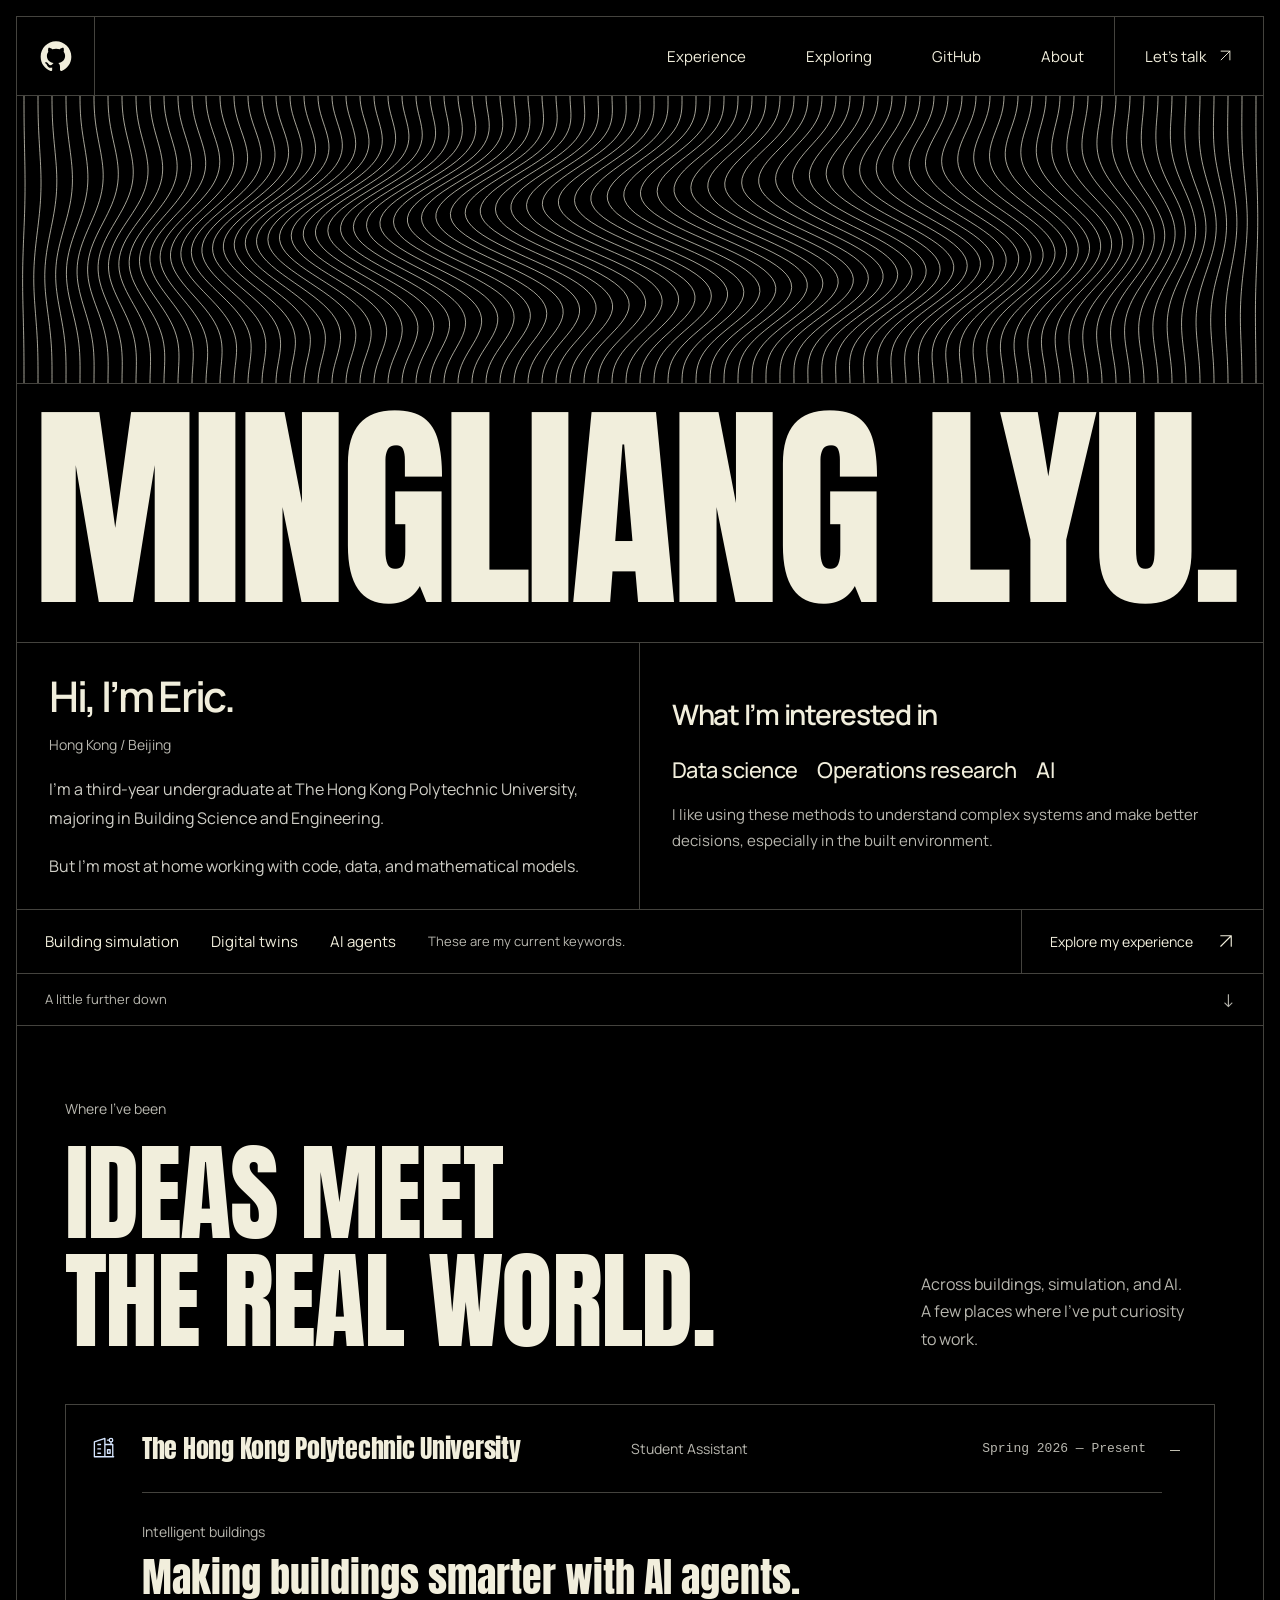
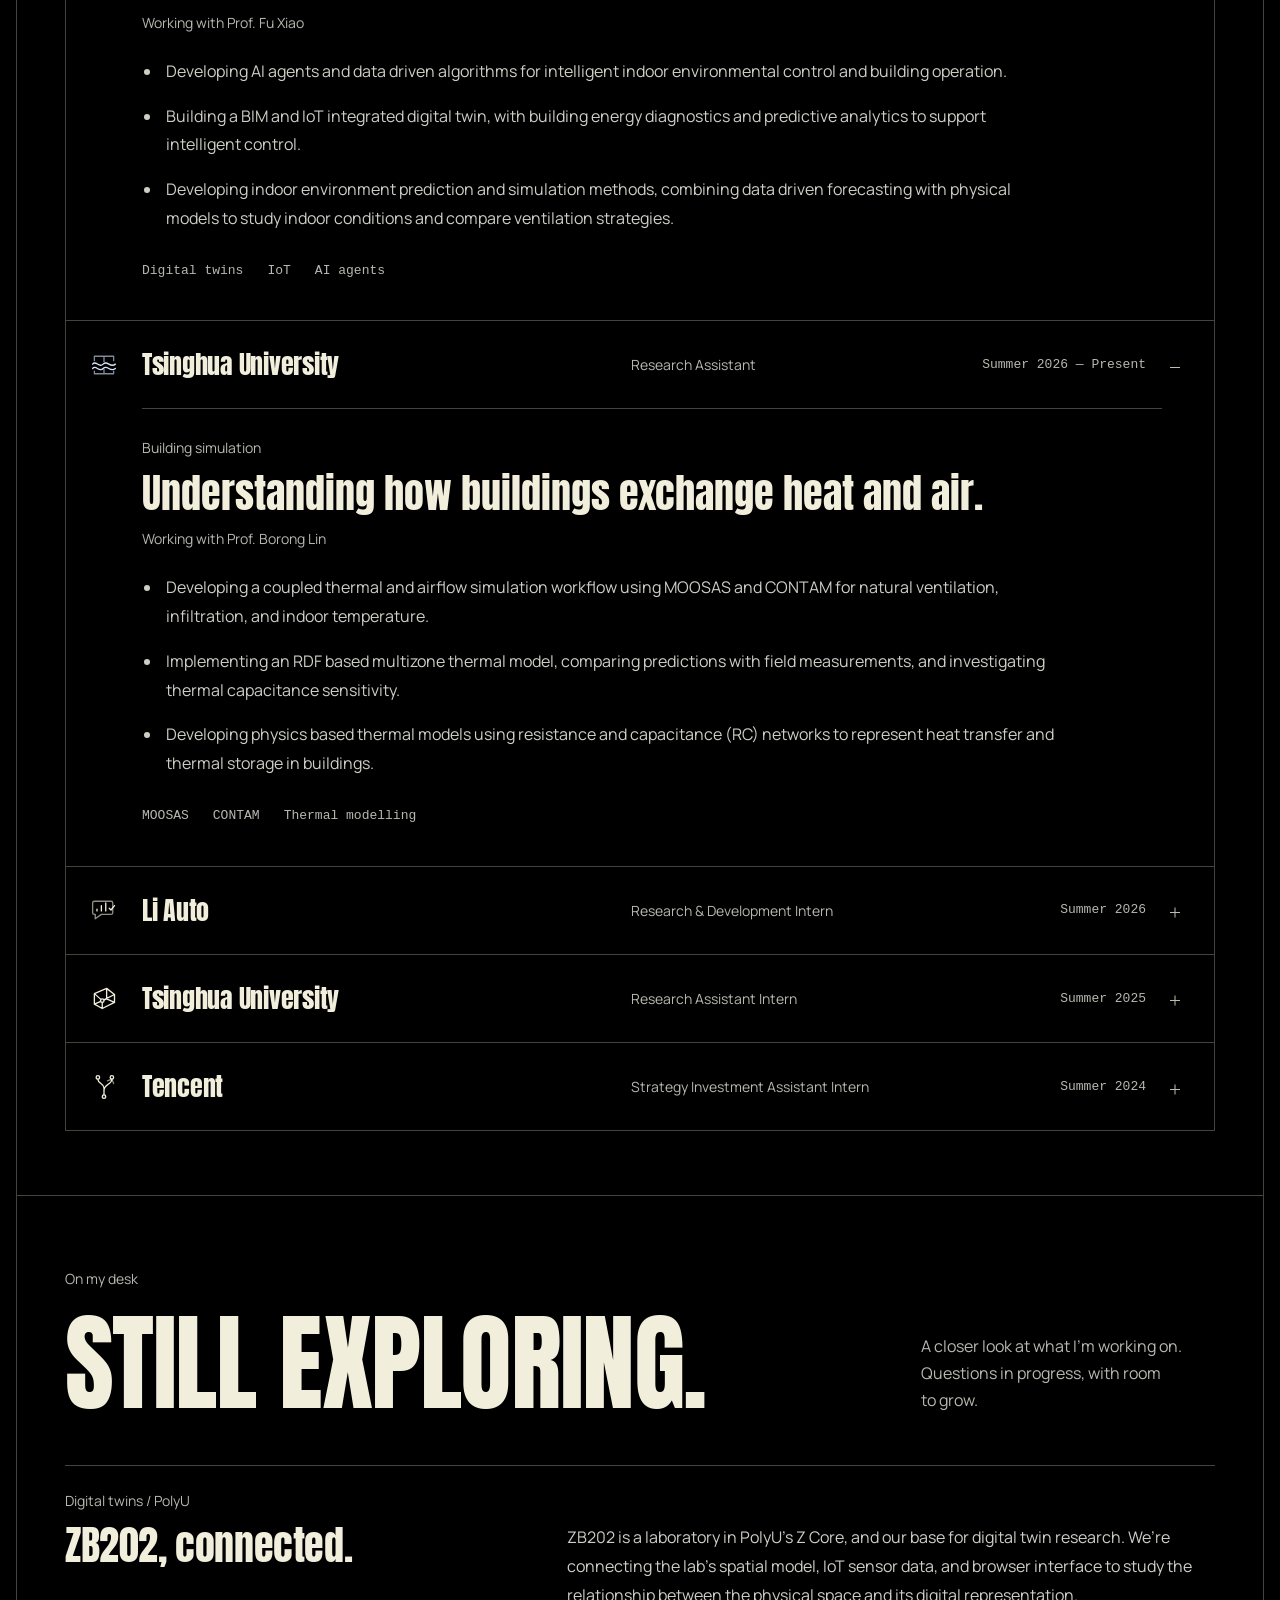
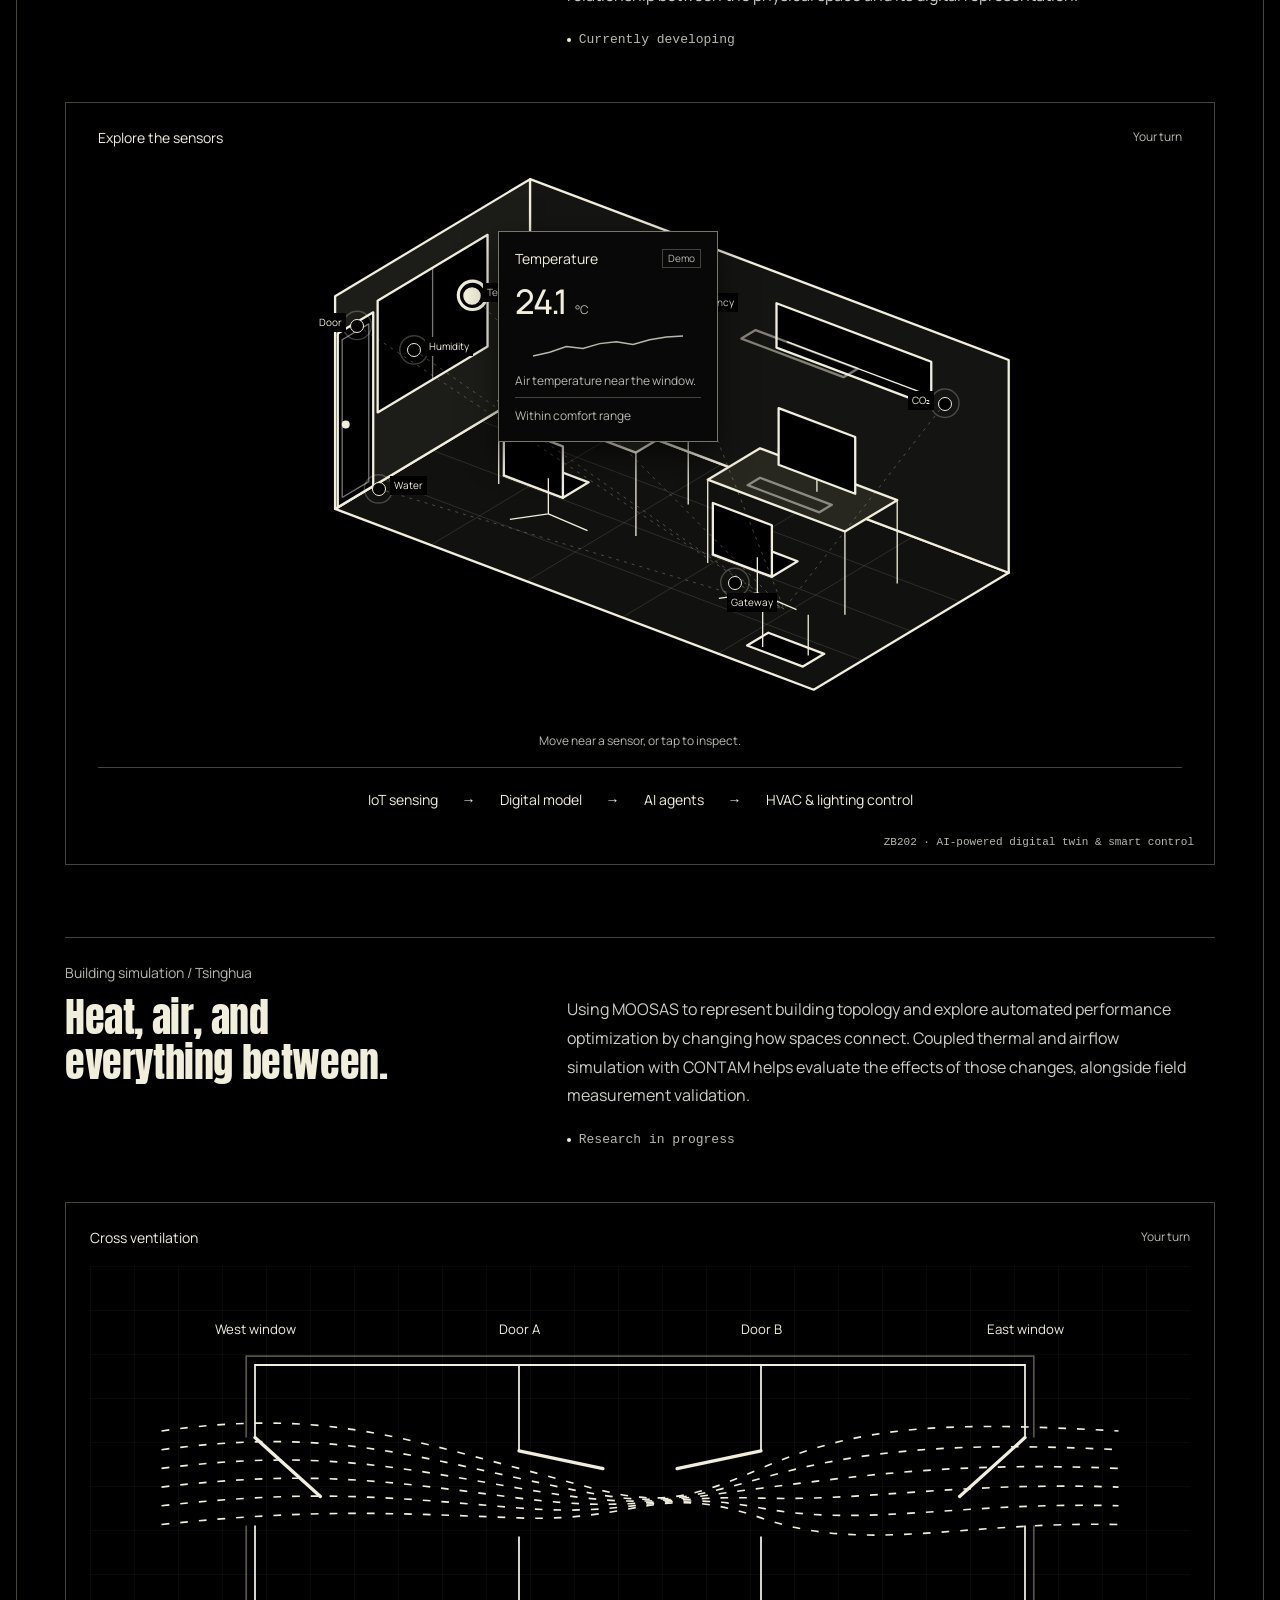
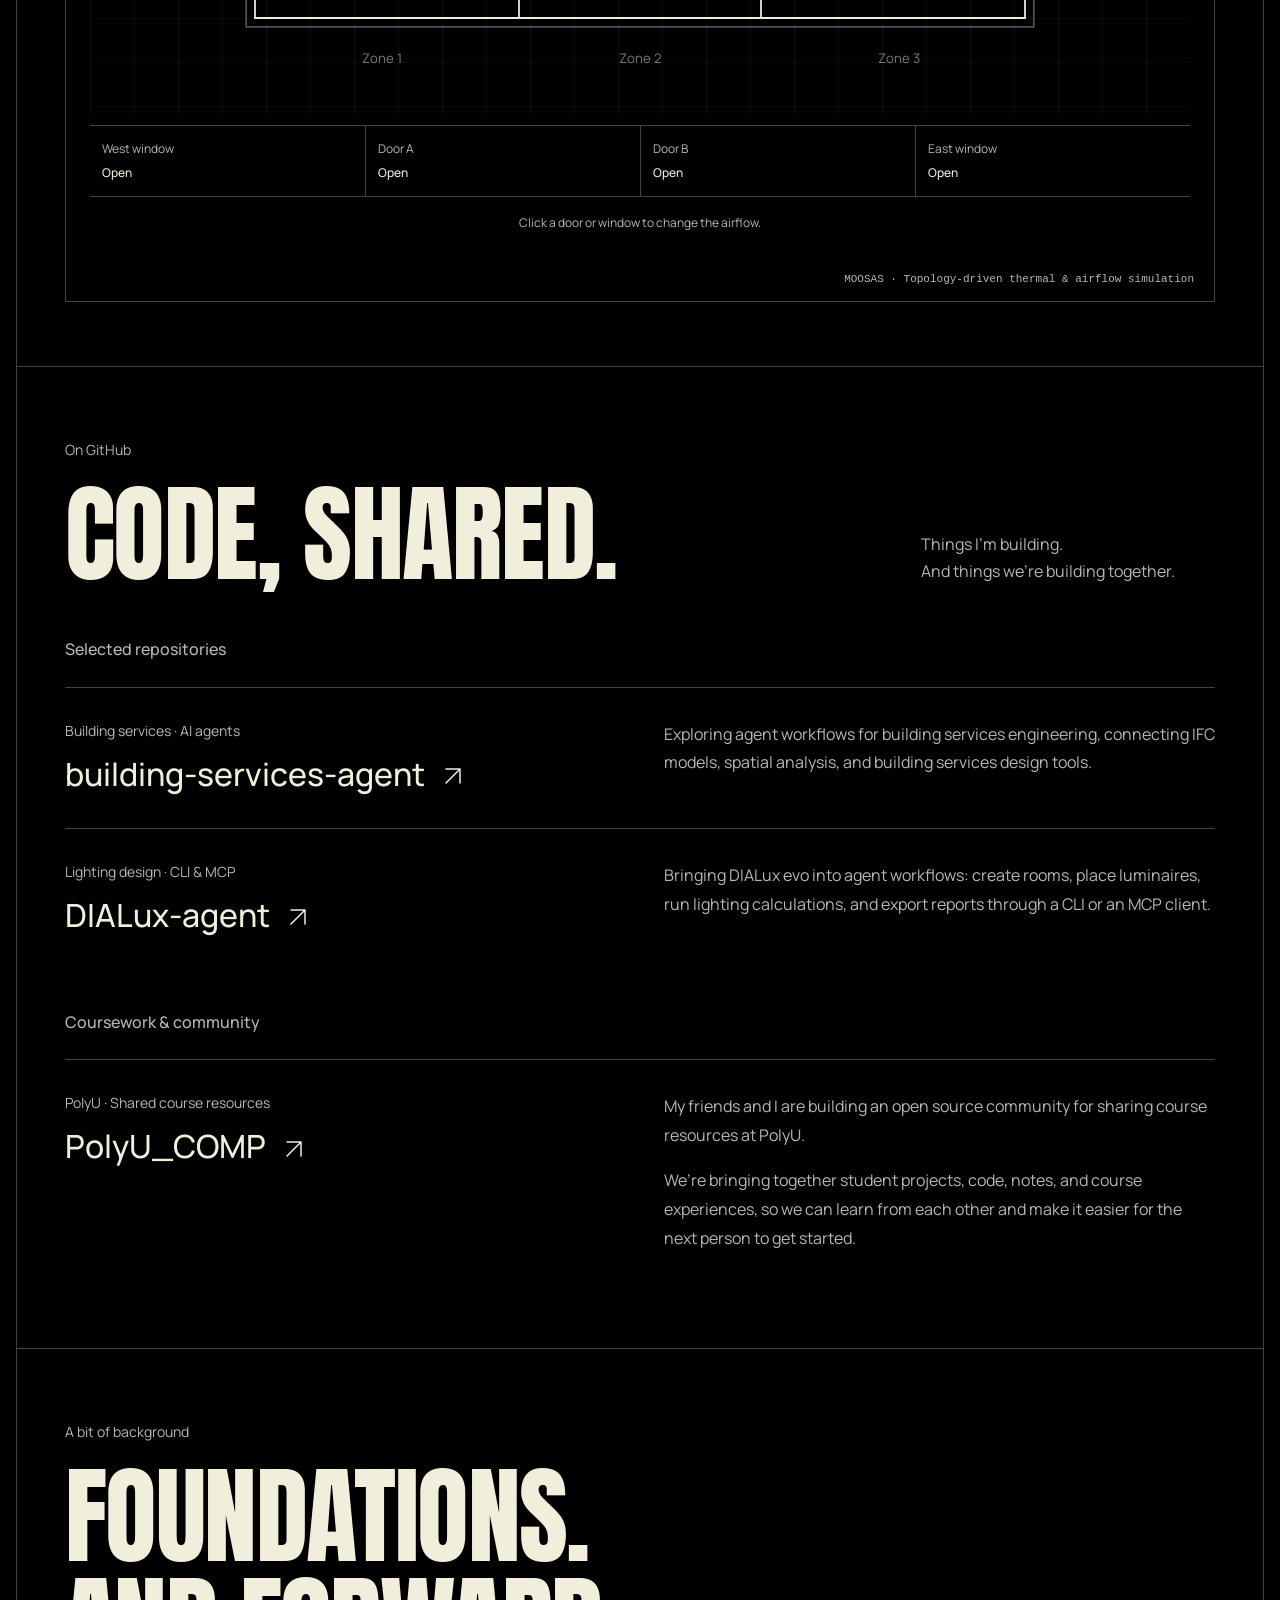
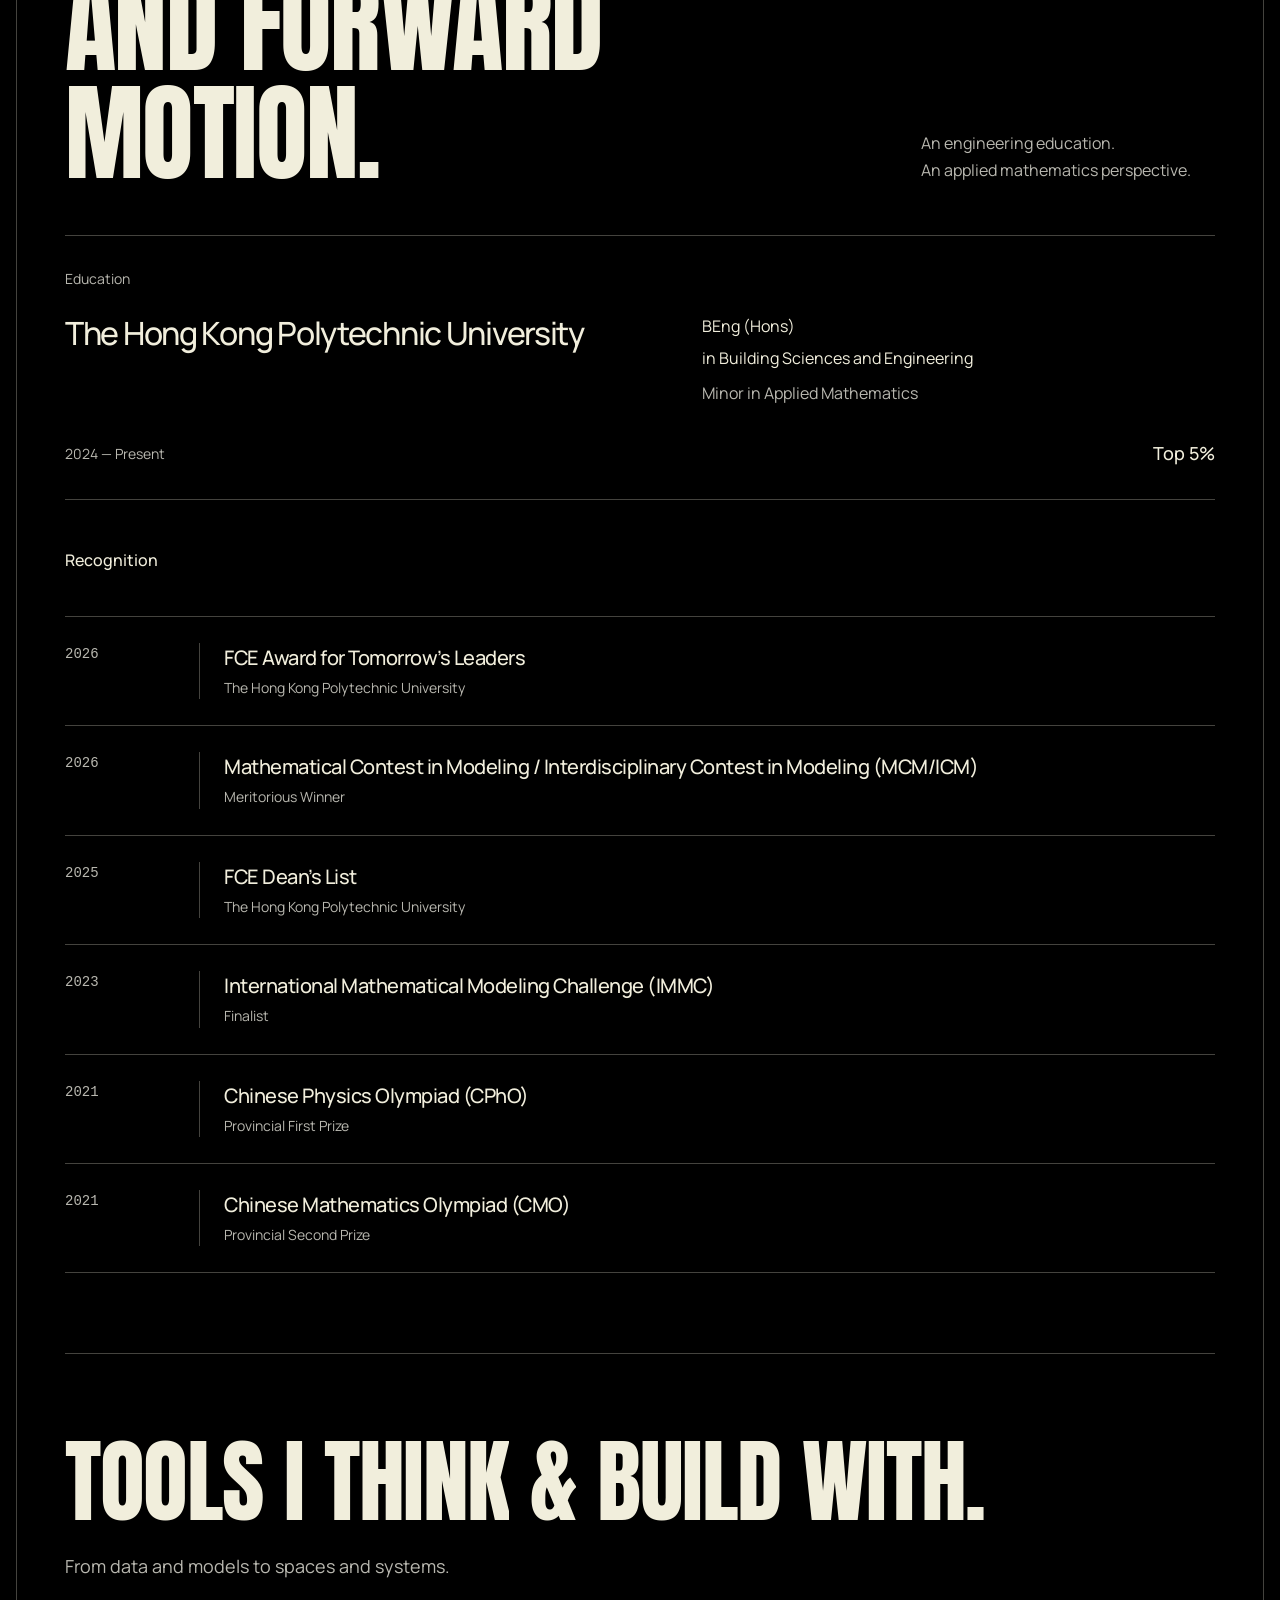
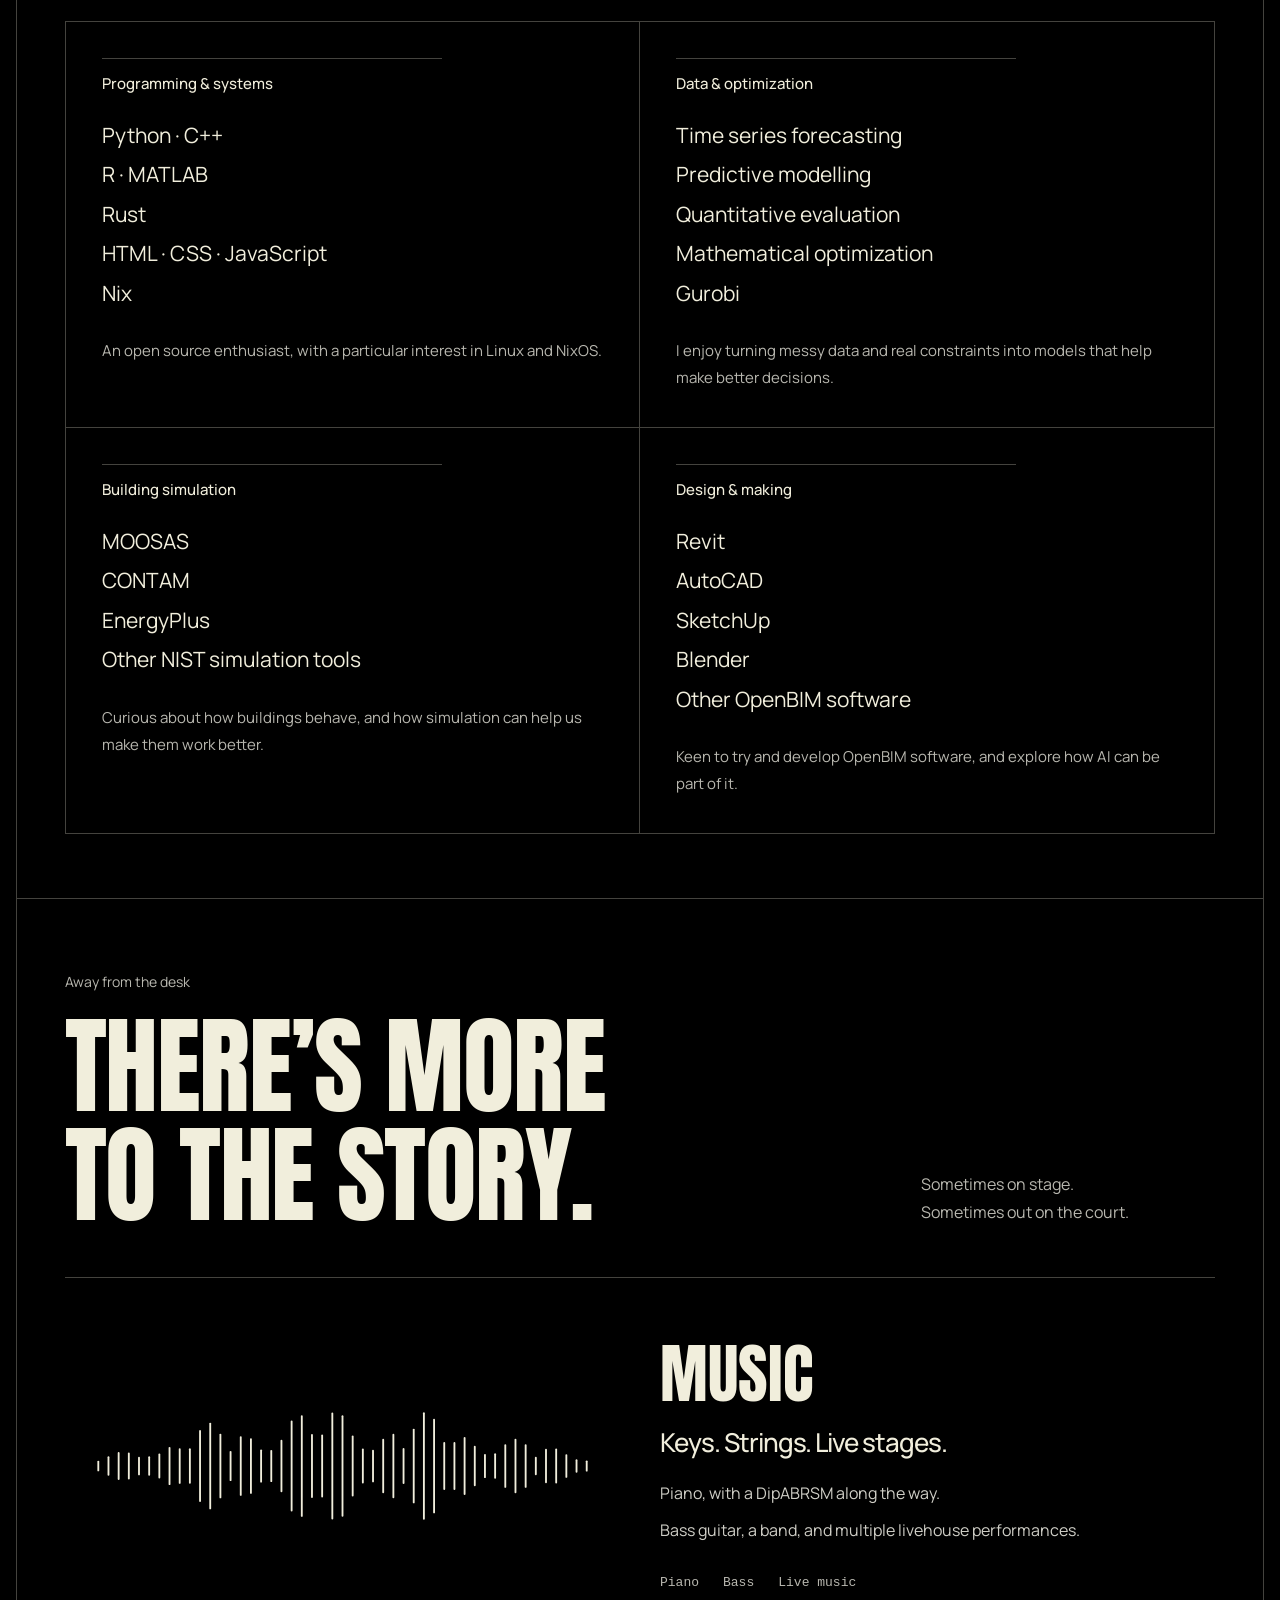
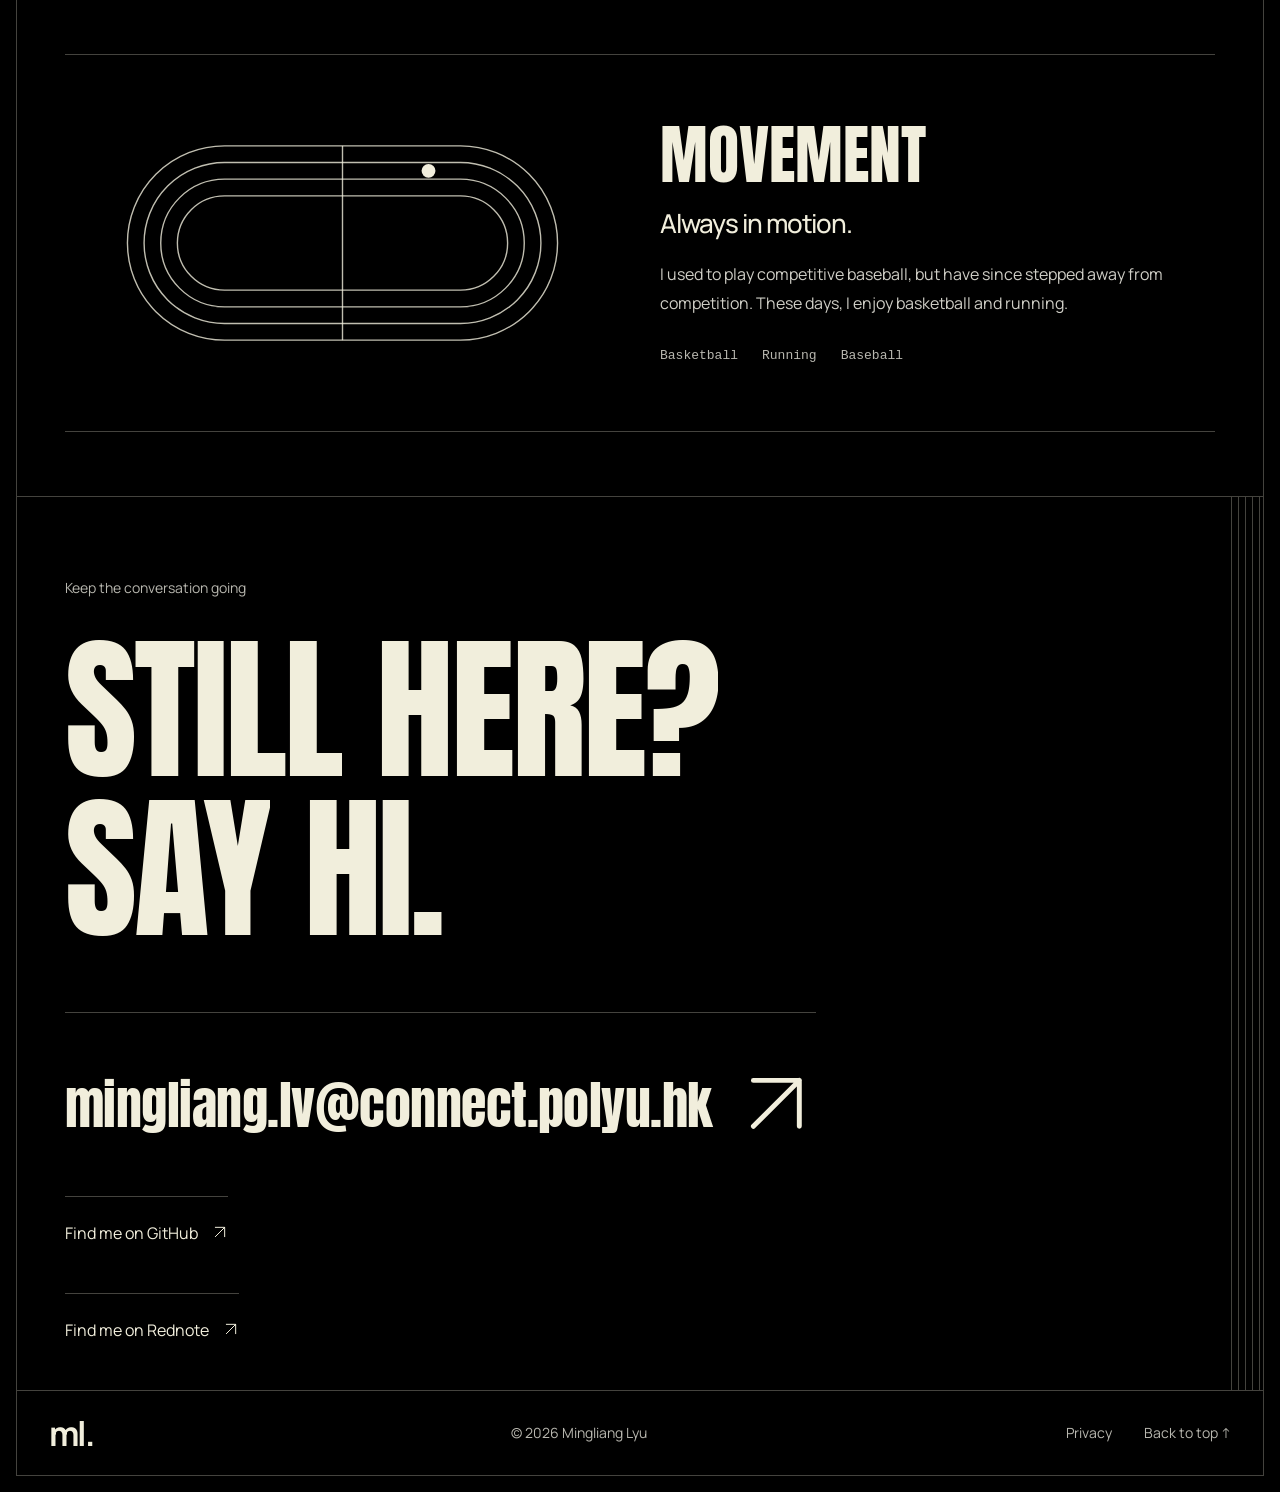
==== commit ee08e5c7: "2026-11-23 Publish personal website" ====
--- a/index.html
+++ b/index.html
@@ -1 +1 @@
-<!DOCTYPE html><html lang="en"><head><meta charset="UTF-8"><meta name="viewport" content="width=device-width, initial-scale=1"><meta name="theme-color" content="#000000"><title>Mingliang Lyu — Intelligence in the built world</title><meta name="description" content="Mingliang Lyu explores data science, operations research, building simulation, digital twins, and AI agents. Based between Hong Kong and Beijing."><link rel="icon" type="image/svg+xml" href="/favicon.svg"><link rel="canonical" href="https://lyuml.github.io/"><meta property="og:type" content="website"><meta property="og:title" content="Mingliang Lyu — Intelligence in the built world"><meta property="og:description" content="Mingliang Lyu explores data science, operations research, building simulation, digital twins, and AI agents. Based between Hong Kong and Beijing."><meta property="og:image" content="https://lyuml.github.io/social.png"><meta property="og:url" content="https://lyuml.github.io/"><meta name="twitter:card" content="summary_large_image"><meta name="twitter:title" content="Mingliang Lyu — Intelligence in the built world"><meta name="twitter:description" content="Mingliang Lyu explores data science, operations research, building simulation, digital twins, and AI agents. Based between Hong Kong and Beijing."><meta name="twitter:image" content="https://lyuml.github.io/social.png"><link rel="stylesheet" href="/_astro/Layout.Dg68YiV0.css"><link rel="stylesheet" href="/_astro/index.DEMmvAHf.css"></head><body class="kinetic"><a class="skip-link" href="#main">Skip to content</a><div class="reading-progress" aria-hidden="true"></div><header class="site-header"><a class="wordmark github-profile" style="--github-mark:url(/github-mark.svg)" href="https://github.com/LYUml" target="_blank" rel="noopener noreferrer" aria-label="Mingliang Lyu on GitHub" title="GitHub · LYUml"><span class="github-profile-icon" aria-hidden="true"></span></a><span class="header-location">Hong Kong / Beijing</span><nav aria-label="Main navigation"><button class="menu-toggle" aria-expanded="false" aria-controls="nav-links"><span></span><span></span><span class="sr-only">Toggle navigation</span></button><div id="nav-links" class="nav-links"><a href="#experience">Experience</a><a href="#exploring">Exploring</a><a href="#github">GitHub</a><a href="#about">About</a><a href="#contact" class="nav-contact">Let’s talk <span aria-hidden="true"><svg class="arrow-up-right" viewBox="0 0 24 24" fill="none" stroke="currentColor" stroke-width="1.5" stroke-linecap="round" stroke-linejoin="round" aria-hidden="true" focusable="false"><path d="M5 19L19 5M5 5h14v14"></path></svg></span></a></div></nav></header><main id="main"><section id="home" class="hero section"><div class="hero-field"><div class="line-field" aria-hidden="true"><svg class="field-fallback" viewBox="0 0 1440 400" preserveAspectRatio="none" fill="none"><path d="M8 0 C8 110 8 100 8 200 S8 290 8 400" stroke="currentColor" stroke-width=".8"></path><path d="M24 0 C24 110 29.752227148672706 100 29.752227148672706 200 S18.247772851327294 290 24 400" stroke="currentColor" stroke-width=".8"></path><path d="M40 0 C40 110 51.457892699252746 100 51.457892699252746 200 S28.542107300747254 290 40 400" stroke="currentColor" stroke-width=".8"></path><path d="M56 0 C56 110 73.0708119480852 100 73.0708119480852 200 S38.92918805191481 290 56 400" stroke="currentColor" stroke-width=".8"></path><path d="M72 0 C72 110 94.54555092960575 100 94.54555092960575 200 S49.45444907039425 290 72 400" stroke="currentColor" stroke-width=".8"></path><path d="M88 0 C88 110 115.83779418311873 100 115.83779418311873 200 S60.16220581688127 290 88 400" stroke="currentColor" stroke-width=".8"></path><path d="M104 0 C104 110 136.90470346579923 100 136.90470346579923 200 S71.09529653420076 290 104 400" stroke="currentColor" stroke-width=".8"></path><path d="M120 0 C120 110 157.70526450830525 100 157.70526450830525 200 S82.29473549169475 290 120 400" stroke="currentColor" stroke-width=".8"></path><path d="M136 0 C136 110 178.2006190061743 100 178.2006190061743 200 S93.79938099382572 290 136 400" stroke="currentColor" stroke-width=".8"></path><path d="M152 0 C152 110 198.35437915968913 100 198.35437915968913 200 S105.64562084031088 290 152 400" stroke="currentColor" stroke-width=".8"></path><path d="M168 0 C168 110 218.13292221615893 100 218.13292221615893 200 S117.86707778384107 290 168 400" stroke="currentColor" stroke-width=".8"></path><path d="M184 0 C184 110 237.5056626304333 100 237.5056626304333 200 S130.4943373695667 290 184 400" stroke="currentColor" stroke-width=".8"></path><path d="M200 0 C200 110 256.4452996406366 100 256.4452996406366 200 S143.55470035936335 290 200 400" stroke="currentColor" stroke-width=".8"></path><path d="M216 0 C216 110 274.9280382551127 100 274.9280382551127 200 S157.07196174488732 290 216 400" stroke="currentColor" stroke-width=".8"></path><path d="M232 0 C232 110 292.933781861793 100 292.933781861793 200 S171.06621813820698 290 232 400" stroke="currentColor" stroke-width=".8"></path><path d="M248 0 C248 110 310.4462949009062 100 310.4462949009062 200 S185.5537050990938 290 248 400" stroke="currentColor" stroke-width=".8"></path><path d="M264 0 C264 110 327.45333428426795 100 327.45333428426795 200 S200.54666571573208 290 264 400" stroke="currentColor" stroke-width=".8"></path><path d="M280 0 C280 110 343.9467484973745 100 343.9467484973745 200 S216.05325150262553 290 280 400" stroke="currentColor" stroke-width=".8"></path><path d="M296 0 C296 110 359.9225435821135 100 359.9225435821135 200 S232.07745641788645 290 296 400" stroke="currentColor" stroke-width=".8"></path><path d="M312 0 C312 110 375.3809154659941 100 375.3809154659941 200 S248.61908453400588 290 312 400" stroke="currentColor" stroke-width=".8"></path><path d="M328 0 C328 110 390.3262483762045 100 390.3262483762045 200 S265.6737516237955 290 328 400" stroke="currentColor" stroke-width=".8"></path><path d="M344 0 C344 110 404.76707935133635 100 404.76707935133635 200 S283.23292064866365 290 344 400" stroke="currentColor" stroke-width=".8"></path><path d="M360 0 C360 110 418.7160291380358 100 418.7160291380358 200 S301.2839708619642 290 360 400" stroke="currentColor" stroke-width=".8"></path><path d="M376 0 C376 110 432.189700031941 100 432.189700031941 200 S319.810299968059 290 376 400" stroke="currentColor" stroke-width=".8"></path><path d="M392 0 C392 110 445.20854148983574 100 445.20854148983574 200 S338.79145851016426 290 392 400" stroke="currentColor" stroke-width=".8"></path><path d="M408 0 C408 110 457.79668460082695 100 457.79668460082695 200 S358.20331539917305 290 408 400" stroke="currentColor" stroke-width=".8"></path><path d="M424 0 C424 110 469.98174675642406 100 469.98174675642406 200 S378.01825324357594 290 424 400" stroke="currentColor" stroke-width=".8"></path><path d="M440 0 C440 110 481.79460810062494 100 481.79460810062494 200 S398.20539189937506 290 440 400" stroke="currentColor" stroke-width=".8"></path><path d="M456 0 C456 110 493.2691615695412 100 493.2691615695412 200 S418.7308384304588 290 456 400" stroke="currentColor" stroke-width=".8"></path><path d="M472 0 C472 110 504.4420385438754 100 504.4420385438754 200 S439.5579614561246 290 472 400" stroke="currentColor" stroke-width=".8"></path><path d="M488 0 C488 110 515.3523123349652 100 515.3523123349652 200 S460.6476876650349 290 488 400" stroke="currentColor" stroke-width=".8"></path><path d="M504 0 C504 110 526.041181904537 100 526.041181904537 200 S481.958818095463 290 504 400" stroke="currentColor" stroke-width=".8"></path><path d="M520 0 C520 110 536.551638378311 100 536.551638378311 200 S503.4483616216889 290 520 400" stroke="currentColor" stroke-width=".8"></path><path d="M536 0 C536 110 546.9281170528733 100 546.9281170528733 200 S525.0718829471267 290 536 400" stroke="currentColor" stroke-width=".8"></path><path d="M552 0 C552 110 557.2161377126572 100 557.2161377126572 200 S546.7838622873428 290 552 400" stroke="currentColor" stroke-width=".8"></path><path d="M568 0 C568 110 567.4619361685025 100 567.4619361685025 200 S568.5380638314975 290 568 400" stroke="currentColor" stroke-width=".8"></path><path d="M584 0 C584 110 577.7120900003131 100 577.7120900003131 200 S590.2879099996869 290 584 400" stroke="currentColor" stroke-width=".8"></path><path d="M600 0 C600 110 588.0131415332542 100 588.0131415332542 200 S611.9868584667458 290 600 400" stroke="currentColor" stroke-width=".8"></path><path d="M616 0 C616 110 598.4112210993201 100 598.4112210993201 200 S633.5887789006799 290 616 400" stroke="currentColor" stroke-width=".8"></path><path d="M632 0 C632 110 608.951673633794 100 608.951673633794 200 S655.048326366206 290 632 400" stroke="currentColor" stroke-width=".8"></path><path d="M648 0 C648 110 619.6786916291295 100 619.6786916291295 200 S676.3213083708705 290 648 400" stroke="currentColor" stroke-width=".8"></path><path d="M664 0 C664 110 630.634957417318 100 630.634957417318 200 S697.365042582682 290 664 400" stroke="currentColor" stroke-width=".8"></path><path d="M680 0 C680 110 641.8612976763031 100 641.8612976763031 200 S718.1387023236969 290 680 400" stroke="currentColor" stroke-width=".8"></path><path d="M696 0 C696 110 653.3963529570484 100 653.3963529570484 200 S738.6036470429516 290 696 400" stroke="currentColor" stroke-width=".8"></path><path d="M712 0 C712 110 665.2762649062848 100 665.2762649062848 200 S758.7237350937152 290 712 400" stroke="currentColor" stroke-width=".8"></path><path d="M728 0 C728 110 677.5343837167235 100 677.5343837167235 200 S778.4656162832765 290 728 400" stroke="currentColor" stroke-width=".8"></path><path d="M744 0 C744 110 690.2009981727875 100 690.2009981727875 200 S797.7990018272125 290 744 400" stroke="currentColor" stroke-width=".8"></path><path d="M760 0 C760 110 703.3030904770175 100 703.3030904770175 200 S816.6969095229825 290 760 400" stroke="currentColor" stroke-width=".8"></path><path d="M776 0 C776 110 716.8641178417159 100 716.8641178417159 200 S835.1358821582841 290 776 400" stroke="currentColor" stroke-width=".8"></path><path d="M792 0 C792 110 730.9038226137461 100 730.9038226137461 200 S853.0961773862539 290 792 400" stroke="currentColor" stroke-width=".8"></path><path d="M808 0 C808 110 745.4380724694338 100 745.4380724694338 200 S870.5619275305662 290 808 400" stroke="currentColor" stroke-width=".8"></path><path d="M824 0 C824 110 760.4787319731223 100 760.4787319731223 200 S887.5212680268777 290 824 400" stroke="currentColor" stroke-width=".8"></path><path d="M840 0 C840 110 776.0335665390538 100 776.0335665390538 200 S903.9664334609462 290 840 400" stroke="currentColor" stroke-width=".8"></path><path d="M856 0 C856 110 792.1061795739593 100 792.1061795739593 200 S919.8938204260407 290 856 400" stroke="currentColor" stroke-width=".8"></path><path d="M872 0 C872 110 808.6959833091603 100 808.6959833091603 200 S935.3040166908397 290 872 400" stroke="currentColor" stroke-width=".8"></path><path d="M888 0 C888 110 825.7982035582835 100 825.7982035582835 200 S950.2017964417165 290 888 400" stroke="currentColor" stroke-width=".8"></path><path d="M904 0 C904 110 843.403918362073 100 843.403918362073 200 S964.596081637927 290 904 400" stroke="currentColor" stroke-width=".8"></path><path d="M920 0 C920 110 861.500130207494 100 861.500130207494 200 S978.499869792506 290 920 400" stroke="currentColor" stroke-width=".8"></path><path d="M936 0 C936 110 880.0698712365426 100 880.0698712365426 200 S991.9301287634574 290 936 400" stroke="currentColor" stroke-width=".8"></path><path d="M952 0 C952 110 899.0923405931496 100 899.0923405931496 200 S1004.9076594068504 290 952 400" stroke="currentColor" stroke-width=".8"></path><path d="M968 0 C968 110 918.5430727964168 100 918.5430727964168 200 S1017.4569272035832 290 968 400" stroke="currentColor" stroke-width=".8"></path><path d="M984 0 C984 110 938.3941357772825 100 938.3941357772825 200 S1029.6058642227176 290 984 400" stroke="currentColor" stroke-width=".8"></path><path d="M1000 0 C1000 110 958.6143569756042 100 958.6143569756042 200 S1041.3856430243957 290 1000 400" stroke="currentColor" stroke-width=".8"></path><path d="M1016 0 C1016 110 979.1695756675061 100 979.1695756675061 200 S1052.830424332494 290 1016 400" stroke="currentColor" stroke-width=".8"></path><path d="M1032 0 C1032 110 1000.0229194805182 100 1000.0229194805182 200 S1063.9770805194817 290 1032 400" stroke="currentColor" stroke-width=".8"></path><path d="M1048 0 C1048 110 1021.135102858249 100 1021.135102858249 200 S1074.864897141751 290 1048 400" stroke="currentColor" stroke-width=".8"></path><path d="M1064 0 C1064 110 1042.4647450586556 100 1042.4647450586556 200 S1085.5352549413444 290 1064 400" stroke="currentColor" stroke-width=".8"></path><path d="M1080 0 C1080 110 1063.9687051118672 100 1063.9687051118672 200 S1096.0312948881328 290 1080 400" stroke="currentColor" stroke-width=".8"></path><path d="M1096 0 C1096 110 1085.60243102623 100 1085.60243102623 200 S1106.39756897377 290 1096 400" stroke="currentColor" stroke-width=".8"></path><path d="M1112 0 C1112 110 1107.3203204159192 100 1107.3203204159192 200 S1116.6796795840808 290 1112 400" stroke="currentColor" stroke-width=".8"></path><path d="M1128 0 C1128 110 1129.0760896309985 100 1129.0760896309985 200 S1126.9239103690015 290 1128 400" stroke="currentColor" stroke-width=".8"></path><path d="M1144 0 C1144 110 1150.8231484019982 100 1150.8231484019982 200 S1137.1768515980018 290 1144 400" stroke="currentColor" stroke-width=".8"></path><path d="M1160 0 C1160 110 1172.5149769664347 100 1172.5149769664347 200 S1147.4850230335653 290 1160 400" stroke="currentColor" stroke-width=".8"></path><path d="M1176 0 C1176 110 1194.1055026246074 100 1194.1055026246074 200 S1157.8944973753926 290 1176 400" stroke="currentColor" stroke-width=".8"></path><path d="M1192 0 C1192 110 1215.5494726766326 100 1215.5494726766326 200 S1168.4505273233674 290 1192 400" stroke="currentColor" stroke-width=".8"></path><path d="M1208 0 C1208 110 1236.8028207219595 100 1236.8028207219595 200 S1179.1971792780405 290 1208 400" stroke="currentColor" stroke-width=".8"></path><path d="M1224 0 C1224 110 1257.8230233563477 100 1257.8230233563477 200 S1190.1769766436523 290 1224 400" stroke="currentColor" stroke-width=".8"></path><path d="M1240 0 C1240 110 1278.5694443790062 100 1278.5694443790062 200 S1201.4305556209938 290 1240 400" stroke="currentColor" stroke-width=".8"></path><path d="M1256 0 C1256 110 1299.003663723703 100 1299.003663723703 200 S1212.996336276297 290 1256 400" stroke="currentColor" stroke-width=".8"></path><path d="M1272 0 C1272 110 1319.0897884512956 100 1319.0897884512956 200 S1224.9102115487044 290 1272 400" stroke="currentColor" stroke-width=".8"></path><path d="M1288 0 C1288 110 1338.7947432863457 100 1338.7947432863457 200 S1237.2052567136543 290 1288 400" stroke="currentColor" stroke-width=".8"></path><path d="M1304 0 C1304 110 1358.0885383460618 100 1358.0885383460618 200 S1249.9114616539382 290 1304 400" stroke="currentColor" stroke-width=".8"></path><path d="M1320 0 C1320 110 1376.944511894423 100 1376.944511894423 200 S1263.055488105577 290 1320 400" stroke="currentColor" stroke-width=".8"></path><path d="M1336 0 C1336 110 1395.3395461565074 100 1395.3395461565074 200 S1276.6604538434926 290 1336 400" stroke="currentColor" stroke-width=".8"></path><path d="M1352 0 C1352 110 1413.2542544461066 100 1413.2542544461066 200 S1290.7457455538934 290 1352 400" stroke="currentColor" stroke-width=".8"></path><path d="M1368 0 C1368 110 1430.6731380919168 100 1430.6731380919168 200 S1305.3268619080832 290 1368 400" stroke="currentColor" stroke-width=".8"></path><path d="M1384 0 C1384 110 1447.5847118920585 100 1447.5847118920585 200 S1320.4152881079415 290 1384 400" stroke="currentColor" stroke-width=".8"></path><path d="M1400 0 C1400 110 1463.9815970814352 100 1463.9815970814352 200 S1336.0184029185648 290 1400 400" stroke="currentColor" stroke-width=".8"></path><path d="M1416 0 C1416 110 1479.8605810593967 100 1479.8605810593967 200 S1352.1394189406033 290 1416 400" stroke="currentColor" stroke-width=".8"></path></svg><canvas class="field-canvas"></canvas></div></div><div class="hero-name-band"><h1 aria-label="Mingliang Lyu">Mingliang Lyu<span class="name-dot">.</span></h1></div><div class="hero-introduction"><div class="hero-personal"><p class="name-note">Hi, I’m Eric.</p><p class="personal-description">I’m a third-year undergraduate at The Hong Kong Polytechnic University, majoring in Building Science and Engineering.</p><p class="personal-description">But I’m most at home working with code, data, and mathematical models.</p></div><div class="hero-direction"><h2>What I’m interested in</h2><p class="interest-fields"><span>Data science</span><span>Operations research</span><span>AI</span></p><p class="hero-description">I like using these methods to understand complex systems and make better decisions, especially in the built environment.</p></div></div><div class="hero-bottom"><p class="hero-note hero-topics"><span>Building simulation</span><span>Digital twins</span><span>AI agents</span><span class="topics-note">These are my current keywords.</span></p><a class="button" href="#experience">Explore my experience <span aria-hidden="true"><svg class="arrow-up-right" viewBox="0 0 24 24" fill="none" stroke="currentColor" stroke-width="1.5" stroke-linecap="round" stroke-linejoin="round" aria-hidden="true" focusable="false"><path d="M5 19L19 5M5 5h14v14"></path></svg></span></a></div><a href="#experience" class="scroll-link">A little further down <span aria-hidden="true">↓</span></a></section><section id="experience" class="section experience-section"><div class="section-heading reveal"><div><p class="eyebrow">Where I’ve been</p><h2>Ideas meet<br>the real world.</h2></div><p class="section-description">Across buildings, simulation, and AI.<br>A few places where I’ve put curiosity to work.</p></div><div class="experience-list"><details class="experience reveal" open><summary><span class="org-mark" aria-hidden="true"><svg viewBox="0 0 32 32" fill="none" stroke="currentColor" stroke-width="1.5" stroke-linecap="round" stroke-linejoin="round" focusable="false"><path d="M5 26V9l12-4v21M5 26h22M17 12h9v14M9 12h3m-3 5h3m-3 5h3"></path><path d="M20 18h3v4h-3z"></path><circle cx="24" cy="7" r="2"></circle><path d="M20 7h2m2 2v3"></path></svg></span><span class="experience-title"><span class="org-name">The Hong Kong Polytechnic University</span><span class="role">Student Assistant</span></span><span class="experience-time">Spring 2026 — Present</span><span class="expand-icon" aria-hidden="true"></span></summary><div class="experience-body"><span class="work-category">Intelligent buildings</span><h3>Making buildings smarter with AI agents.</h3><p class="supervisor">Working with Prof. Fu Xiao</p><ul><li>Developing AI agents and data driven algorithms for intelligent indoor environmental control and building operation.</li><li>Building a BIM and IoT integrated digital twin, with building energy diagnostics and predictive analytics to support intelligent control.</li><li>Developing indoor environment prediction and simulation methods, combining data driven forecasting with physical models to study indoor conditions and compare ventilation strategies.</li></ul><div class="tags"><span>Digital twins</span><span>IoT</span><span>AI agents</span></div></div></details><details class="experience reveal" open><summary><span class="org-mark" aria-hidden="true"><svg viewBox="0 0 32 32" fill="none" stroke="currentColor" stroke-width="1.5" stroke-linecap="round" stroke-linejoin="round" focusable="false"><path d="M5 11V6h22v5M5 23v3h22v-3M16 6v6m0 9v5" opacity=".6"></path><path d="M3 15c4-5 7 5 12 0s8 5 14 0M3 20c4-5 7 5 12 0s8 5 14 0"></path></svg></span><span class="experience-title"><span class="org-name">Tsinghua University</span><span class="role">Research Assistant</span></span><span class="experience-time">Summer 2026 — Present</span><span class="expand-icon" aria-hidden="true"></span></summary><div class="experience-body"><span class="work-category">Building simulation</span><h3>Understanding how buildings exchange heat and air.</h3><p class="supervisor">Working with Prof. Borong Lin</p><ul><li>Developing a coupled thermal and airflow simulation workflow using MOOSAS and CONTAM for natural ventilation, infiltration, and indoor temperature.</li><li>Implementing an RDF based multizone thermal model, comparing predictions with field measurements, and investigating thermal capacitance sensitivity.</li><li>Developing physics based thermal models using resistance and capacitance (RC) networks to represent heat transfer and thermal storage in buildings.</li></ul><div class="tags"><span>MOOSAS</span><span>CONTAM</span><span>Thermal modelling</span></div></div></details><details class="experience reveal"><summary><span class="org-mark" aria-hidden="true"><svg viewBox="0 0 32 32" fill="none" stroke="currentColor" stroke-width="1.5" stroke-linecap="round" stroke-linejoin="round" focusable="false"><path d="M5 6h19a2 2 0 0 1 2 2v11a2 2 0 0 1-2 2H13l-7 5v-5H5a2 2 0 0 1-2-2V8a2 2 0 0 1 2-2z" opacity=".6"></path><path d="M8 15v2m5-6v6m5-9v9m4-3 2 2 4-5"></path></svg></span><span class="experience-title"><span class="org-name">Li Auto</span><span class="role">Research &amp; Development Intern</span></span><span class="experience-time">Summer 2026</span><span class="expand-icon" aria-hidden="true"></span></summary><div class="experience-body"><span class="work-category">Applied AI</span><h3>Taking AI agents from evaluation to real vehicles.</h3><ul><li>Designed an AI agent based framework for quantitative, task level evaluation of MindGPT and its in vehicle agents, adopted internally to assess accuracy, robustness, and interaction quality.</li><li>Developed multimodal agents adopted by Li Auto, contributing production code across server development, algorithm integration, validation, and delivery to selected production vehicles.</li></ul><div class="tags"><span>AI agents</span><span>Multimodal agents</span><span>Evaluation</span></div></div></details><details class="experience reveal"><summary><span class="org-mark" aria-hidden="true"><svg viewBox="0 0 32 32" fill="none" stroke="currentColor" stroke-width="1.5" stroke-linecap="round" stroke-linejoin="round" focusable="false"><path d="m5 11 14-6 9 7-14 7zM5 11v12l9 5 14-7v-9M14 19v9M19 5v12M5 23l14-6 9 4"></path><circle cx="14" cy="19" r="2" fill="#181818"></circle></svg></span><span class="experience-title"><span class="org-name">Tsinghua University</span><span class="role">Research Assistant Intern</span></span><span class="experience-time">Summer 2025</span><span class="expand-icon" aria-hidden="true"></span></summary><div class="experience-body"><span class="work-category">Computational design</span><h3>Exploring computation in architectural design.</h3><p class="supervisor">Working with Prof. Weixin Huang</p><ul><li>Contributed to machine learning for architectural construction drawing recognition.</li><li>Implemented parametric design algorithms for a project delivered at Beijing Future Science City and supported construction supervision with technical guidance.</li></ul><div class="tags"><span>Machine learning</span><span>Parametric design</span></div></div></details><details class="experience reveal"><summary><span class="org-mark" aria-hidden="true"><svg viewBox="0 0 32 32" fill="none" stroke="currentColor" stroke-width="1.5" stroke-linecap="round" stroke-linejoin="round" focusable="false"><path d="M16 27V17c0-5-7-5-7-10M16 20c0-7 9-7 9-13"></path><circle cx="9" cy="5" r="2"></circle><circle cx="25" cy="5" r="2"></circle><circle cx="16" cy="27" r="2" fill="#181818"></circle><path d="m20 9 5-2 2 5" opacity=".6"></path></svg></span><span class="experience-title"><span class="org-name">Tencent</span><span class="role">Strategy Investment Assistant Intern</span></span><span class="experience-time">Summer 2024</span><span class="expand-icon" aria-hidden="true"></span></summary><div class="experience-body"><span class="work-category">A personal detour</span><h3>Figuring out what wasn’t for me.</h3><div class="experience-story"><p>Before my university entrance exams, I had no idea what I wanted to do next. So I skipped classes for a bit and tried an internship at Tencent. It had little to do with what I study or work on now. I just wanted to see what that world was like.</p><p>I came away sure of one thing: finance wasn’t for me. Honestly, I couldn’t stand the polished self-interest I felt around me. Even eating an apple seemed to get dressed up as a marker of elite taste, and the LinkedIn personas of some colleagues made that feeling even harder to shake. I found the whole performance deeply uncomfortable. It was an experiment, and figuring out what I didn’t want was a useful result.</p></div></div></details></div></section><section id="exploring" class="section exploring-section"><div class="section-heading reveal"><div><p class="eyebrow">On my desk</p><h2>Still exploring.</h2></div><p class="section-description">A closer look at what I’m working on.<br>Questions in progress, with room to grow.</p></div><div class="exploration-grid"><article class="exploration-card reveal"><div class="work-copy"><p class="work-category">Digital twins / PolyU</p><h3>ZB202, connected.</h3><p>ZB202 is a laboratory in PolyU’s Z Core, and our base for digital twin research. We’re connecting the lab’s spatial model, IoT sensor data, and browser interface to study the relationship between the physical space and its digital representation.</p><span class="status"><span></span>Currently developing</span></div><div class="work-visual room-visual"><div class="twin-diagram study-spatial" data-sensor-demo><div class="twin-demo-heading"><span>Explore the sensors</span><span class="demo-mode" data-sensor-mode>Auto tour</span></div><div class="twin-room-panel"><div class="twin-room-canvas" data-sensor-stage><svg viewBox="0 0 440 310" fill="none" aria-hidden="true" class="twin-room"><g stroke="currentColor" stroke-width="1.3" stroke-linejoin="round"><polygon points="48,194 318,296 428,230 158,128" fill="#11110f"></polygon><polygon points="48,194 158,128 158,8 48,74" fill="#1c1c18"></polygon><polygon points="158,128 428,230 428,110 158,8" fill="#141412"></polygon><g stroke-opacity=".18" stroke-width=".7"><path d="M102 214.4L212 148.4"></path><path d="M156 234.8L266 168.8"></path><path d="M210 255.2L320 189.2"></path><path d="M264 275.6L374 209.60000000000002"></path><path d="M75.5 177.5L345.5 279.5"></path><path d="M103 161L373 263"></path><path d="M130.5 144.5L400.5 246.5"></path></g><!-- Window in the left wall and wall-mounted HVAC unit. --><polygon points="72,139.6 134,102.4 134,39.400000000000006 72,76.6" fill="#000"></polygon><path d="M103 121L103 58" stroke-opacity=".5"></path><polygon points="297,103 384.3,135.98000000000002 384.3,110.98000000000002 297,78" fill="#000"></polygon><path d="M302.8 99.68L377.5 127.90000000000003"></path><!-- Entrance door and magnetic contact on the left wall. --><polygon points="49.5,193.1 69.5,181.1 69.5,83.1 49.5,95.1" fill="#000"></polygon><path d="M52 187.6L67 178.6L67 89.6L52 98.6L52 187.6" stroke-opacity=".5"></path><circle cx="54" cy="146.4" r="1.6" fill="currentColor"></circle><polygon points="170.7,139.62 186.9,145.74 192.9,142.14 176.7,136.01999999999998" fill="#000"></polygon><!-- Two workstations: desktop, monitor, keyboard, legs and task chair. --><g><path d="M140.3 132.98L140.3 179.98"></path><path d="M217.7 162.22L217.7 209.22"></path><path d="M247.2 144.52L247.2 191.52"></path><polygon points="140.3,132.98 217.7,162.22 247.2,144.52 169.8,115.28" fill="#272720"></polygon><polygon points="180.3,124.58000000000001 223.5,140.9 223.5,108.9 180.3,92.58000000000001" fill="#000"></polygon><path d="M201.9 132.74L201.9 139.74"></path><polygon points="162.8,136.08 203.3,151.38000000000002 210.3,147.18 169.8,131.88" stroke-opacity=".5"></polygon><polygon points="143.2,175.12 176.5,187.70000000000002 191,179 157.7,166.42" fill="#000"></polygon><polygon points="143.2,175.12 176.5,187.70000000000002 176.5,158.70000000000002 143.2,146.12" fill="#000"></polygon><path d="M168.3 176.78L168.3 196.78L146.60000000000002 199.96"></path><path d="M168.3 196.78L190.4 206.24"></path></g><g><path d="M258.20000000000005 177.52L258.20000000000005 224.52"></path><path d="M335.6 206.76L335.6 253.76"></path><path d="M365.1 189.06L365.1 236.06"></path><polygon points="258.20000000000005,177.52 335.6,206.76 365.1,189.06 287.70000000000005,159.82000000000002" fill="#272720"></polygon><polygon points="298.20000000000005,169.12 341.4,185.44 341.4,153.44 298.20000000000005,137.12" fill="#000"></polygon><path d="M319.8 177.28000000000003L319.8 184.28000000000003"></path><polygon points="280.70000000000005,180.62 321.20000000000005,195.92000000000002 328.20000000000005,191.72 287.70000000000005,176.42" stroke-opacity=".5"></polygon><polygon points="261.1,219.66000000000003 294.4,232.24 308.9,223.54 275.6,210.96" fill="#000"></polygon><polygon points="261.1,219.66000000000003 294.4,232.24 294.4,203.24 261.1,190.66000000000003" fill="#000"></polygon><path d="M286.20000000000005 221.32L286.20000000000005 241.32L264.5 244.5"></path><path d="M286.20000000000005 241.32L308.3 250.77999999999997"></path></g><!-- Ceiling lights and an IoT gateway on the near side. --><g stroke-opacity=".5"><polygon points="167.4,56.44 225,78.19999999999999 233,73.39999999999998 175.4,51.639999999999986"></polygon><polygon points="277.20000000000005,97.92000000000002 334.8,119.68 342.8,114.88 285.20000000000005,93.12"></polygon></g><polygon points="280.4,271.03999999999996 311.9,282.94 323.9,275.74 292.4,263.84" fill="#000"></polygon><path d="M289.20000000000005 271.91999999999996L289.20000000000005 248.91999999999996"></path><path d="M314.9 276.74L314.9 253.74"></path></g><g class="twin-network" stroke="currentColor" stroke-width=".9" stroke-opacity=".3" stroke-dasharray="3 5"><path d="M125.5 73.5L301.20000000000005 250.52000000000004"></path><path d="M92.5 104.30000000000001L301.20000000000005 250.52000000000004"></path><path d="M392 134.39999999999998L301.20000000000005 250.52000000000004"></path><path d="M234 79.6L301.20000000000005 250.52000000000004"></path><path d="M60.5 90.5L301.20000000000005 250.52000000000004"></path><path d="M72.5 182.7L301.20000000000005 250.52000000000004"></path><path d="M273.5 235.5L301.20000000000005 250.52000000000004"></path></g><g class="sensor-points" fill="currentColor"><g data-sensor-marker="temperature"><circle cx="125.5" cy="73.5" r="3"></circle><circle class="sensor-ring" cx="125.5" cy="73.5" r="8" fill="none" stroke="currentColor" stroke-opacity=".55" stroke-width=".8"></circle></g><g data-sensor-marker="humidity"><circle cx="92.5" cy="104.30000000000001" r="3"></circle><circle class="sensor-ring" cx="92.5" cy="104.30000000000001" r="8" fill="none" stroke="currentColor" stroke-opacity=".55" stroke-width=".8"></circle></g><g data-sensor-marker="co2"><circle cx="392" cy="134.39999999999998" r="3"></circle><circle class="sensor-ring" cx="392" cy="134.39999999999998" r="8" fill="none" stroke="currentColor" stroke-opacity=".55" stroke-width=".8"></circle></g><g data-sensor-marker="occupancy"><circle cx="234" cy="79.6" r="3"></circle><circle class="sensor-ring" cx="234" cy="79.6" r="8" fill="none" stroke="currentColor" stroke-opacity=".55" stroke-width=".8"></circle></g><g data-sensor-marker="door"><circle cx="60.5" cy="90.5" r="3"></circle><circle class="sensor-ring" cx="60.5" cy="90.5" r="8" fill="none" stroke="currentColor" stroke-opacity=".55" stroke-width=".8"></circle></g><g data-sensor-marker="water"><circle cx="72.5" cy="182.7" r="3"></circle><circle class="sensor-ring" cx="72.5" cy="182.7" r="8" fill="none" stroke="currentColor" stroke-opacity=".55" stroke-width=".8"></circle></g><g data-sensor-marker="gateway"><circle cx="273.5" cy="235.5" r="3"></circle><circle class="sensor-ring" cx="273.5" cy="235.5" r="8" fill="none" stroke="currentColor" stroke-opacity=".55" stroke-width=".8"></circle></g></g></svg><button type="button" class="sensor-hotspot" data-sensor="temperature" data-x="125.5" data-y="73.5" aria-label="Inspect Temperature sensor" aria-pressed="true" style="left:28.522727272727273%;top:23.70967741935484%"><span class="sensor-hotspot-dot"></span><span class="sensor-hotspot-label">Temp</span></button><button type="button" class="sensor-hotspot" data-sensor="humidity" data-x="92.5" data-y="104.30000000000001" aria-label="Inspect Humidity sensor" aria-pressed="false" style="left:21.022727272727273%;top:33.645161290322584%"><span class="sensor-hotspot-dot"></span><span class="sensor-hotspot-label">Humidity</span></button><button type="button" class="sensor-hotspot" data-sensor="co2" data-x="392" data-y="134.39999999999998" aria-label="Inspect CO₂ sensor" aria-pressed="false" style="left:89.0909090909091%;top:43.35483870967741%"><span class="sensor-hotspot-dot"></span><span class="sensor-hotspot-label">CO₂</span></button><button type="button" class="sensor-hotspot" data-sensor="occupancy" data-x="234" data-y="79.6" aria-label="Inspect Occupancy sensor" aria-pressed="false" style="left:53.18181818181819%;top:25.677419354838708%"><span class="sensor-hotspot-dot"></span><span class="sensor-hotspot-label">Occupancy</span></button><button type="button" class="sensor-hotspot" data-sensor="door" data-x="60.5" data-y="90.5" aria-label="Inspect Door contact sensor" aria-pressed="false" style="left:13.750000000000002%;top:29.193548387096772%"><span class="sensor-hotspot-dot"></span><span class="sensor-hotspot-label">Door</span></button><button type="button" class="sensor-hotspot" data-sensor="water" data-x="72.5" data-y="182.7" aria-label="Inspect Water leak sensor" aria-pressed="false" style="left:16.477272727272727%;top:58.935483870967744%"><span class="sensor-hotspot-dot"></span><span class="sensor-hotspot-label">Water</span></button><button type="button" class="sensor-hotspot" data-sensor="gateway" data-x="273.5" data-y="235.5" aria-label="Inspect IoT gateway sensor" aria-pressed="false" style="left:62.15909090909091%;top:75.96774193548387%"><span class="sensor-hotspot-dot"></span><span class="sensor-hotspot-label">Gateway</span></button></div><div class="sensor-info" data-sensor-info role="region" aria-label="Sensor details"><div class="sensor-info-top"><span data-sensor-name>Temperature</span><span class="demo-badge">Demo</span></div><p class="sensor-reading"><strong data-sensor-value>24.1</strong><span data-sensor-unit>°C</span></p><svg class="sensor-spark" viewBox="0 0 180 36" aria-hidden="true"><path data-sensor-trend d="M0 30L180 10" fill="none" stroke="currentColor" stroke-width="1.5"></path></svg><p data-sensor-detail>Air temperature near the window.</p><p class="sensor-status" data-sensor-status>Within comfort range</p></div></div><p class="demo-hint">Move near a sensor, or tap to inspect.</p><p class="twin-flow"><span>IoT sensing</span><span aria-hidden="true">→</span><span>Digital model</span><span aria-hidden="true">→</span><span>AI agents</span><span aria-hidden="true">→</span><span>HVAC &amp; lighting control</span></p></div><span class="visual-label">ZB202 · AI-powered digital twin &amp; smart control</span></div></article><article class="exploration-card reveal"><div class="work-copy"><p class="work-category">Building simulation / Tsinghua</p><h3>Heat, air, and everything between.</h3><p>Using MOOSAS to represent building topology and explore automated performance optimization by changing how spaces connect. Coupled thermal and airflow simulation with CONTAM helps evaluate the effects of those changes, alongside field measurement validation.</p><span class="status"><span></span>Research in progress</span></div><div class="work-visual airflow-visual"><div class="airflow-demo" data-airflow-demo><div class="airflow-heading"><span data-flow-label>Cross ventilation</span><span class="demo-mode" data-airflow-mode>Auto tour</span></div><div class="airflow-stage"><svg viewBox="0 0 1000 410" class="interactive-airflow" fill="none" aria-hidden="true"><defs><pattern id="airflow-demo-grid" width="40" height="40" patternUnits="userSpaceOnUse"><path d="M40 0H0V40" stroke="currentColor" stroke-opacity=".07"></path></pattern></defs><rect width="1000" height="410" fill="url(#airflow-demo-grid)"></rect><g stroke="currentColor" stroke-width="1.6"><path d="M150 156V90H850V156 M150 236V320H850V236 M390 90V168 M390 246V320 M610 90V168 M610 246V320"></path><path d="M142 156V82H858V156 M142 236V328H858V236" stroke-opacity=".35"></path></g><g class="airflow-zone-streams" fill="none" stroke="currentColor" stroke-width="1.3" stroke-opacity=".6"><g data-zone-flow="0"><path data-flow-path d="M188 132C343 99,373 205,333 250S177 292,188 200"></path><path data-flow-path d="M188 151C343 118,373 215,333 259S177 282,188 205"></path><path data-flow-path d="M188 170C343 137,373 225,333 268S177 272,188 210"></path><path data-flow-path d="M188 189C343 156,373 235,333 277S177 262,188 215"></path></g><g data-zone-flow="1"><path data-flow-path d="M428 132C563 99,593 205,553 250S417 292,428 200"></path><path data-flow-path d="M428 151C563 118,593 215,553 259S417 282,428 205"></path><path data-flow-path d="M428 170C563 137,593 225,553 268S417 272,428 210"></path><path data-flow-path d="M428 189C563 156,593 235,553 277S417 262,428 215"></path></g><g data-zone-flow="2"><path data-flow-path d="M648 132C803 99,833 205,793 250S637 292,648 200"></path><path data-flow-path d="M648 151C803 118,833 215,793 259S637 282,648 205"></path><path data-flow-path d="M648 170C803 137,833 225,793 268S637 272,648 210"></path><path data-flow-path d="M648 189C803 156,833 235,793 277S637 262,648 215"></path></g></g><g data-cross-flow stroke="currentColor" stroke-width="1.5"><path data-flow-path d="M65 150C205 130,280 155,390 184S515 226,610 184S790 142,935 150"></path><path data-flow-path d="M65 167C205 148,280 169,390 193S515 220,610 193S790 160,935 167"></path><path data-flow-path d="M65 184C205 166,280 183,390 202S515 214,610 202S790 178,935 184"></path><path data-flow-path d="M65 201C205 184,280 197,390 211S515 208,610 211S790 196,935 201"></path><path data-flow-path d="M65 218C205 202,280 211,390 220S515 202,610 220S790 214,935 218"></path><path data-flow-path d="M65 235C205 220,280 225,390 229S515 196,610 229S790 232,935 235"></path></g><g stroke="currentColor" stroke-width="1.3"><g data-opening-link="west"><path data-flow-path d="M80 194H205"></path></g><g data-opening-link="doorA"><path data-flow-path d="M348 207H432"></path></g><g data-opening-link="doorB"><path data-flow-path d="M568 207H652"></path></g><g data-opening-link="east"><path data-flow-path d="M790 194H920"></path></g></g><g stroke="currentColor" stroke-width="3" stroke-linecap="round"><g class="opening-leaf" data-opening-leaf="west" data-open-angle="-48" style="transform-origin:150px 156px;transform:rotate(-48deg)"><path d="M150 156V236"></path></g><g class="opening-leaf" data-opening-leaf="doorA" data-open-angle="-78" style="transform-origin:390px 168px;transform:rotate(-78deg)"><path d="M390 168V246"></path></g><g class="opening-leaf" data-opening-leaf="doorB" data-open-angle="78" style="transform-origin:610px 168px;transform:rotate(78deg)"><path d="M610 168V246"></path></g><g class="opening-leaf" data-opening-leaf="east" data-open-angle="48" style="transform-origin:850px 156px;transform:rotate(48deg)"><path d="M850 156V236"></path></g></g><g fill="currentColor" font-family="Manrope,Arial,sans-serif" font-size="12" text-anchor="middle"><text x="150" y="62">West window</text><text x="390" y="62">Door A</text><text x="610" y="62">Door B</text><text x="850" y="62">East window</text><text x="265" y="361" opacity=".5">Zone 1</text><text x="500" y="361" opacity=".5">Zone 2</text><text x="735" y="361" opacity=".5">Zone 3</text></g></svg><button type="button" class="opening-hit" data-opening="west" aria-label="Toggle West window" aria-pressed="true" style="left:15%;top:47.80487804878049%"><span class="sr-only">West window</span></button><button type="button" class="opening-hit" data-opening="doorA" aria-label="Toggle Door A" aria-pressed="true" style="left:39%;top:50.48780487804878%"><span class="sr-only">Door A</span></button><button type="button" class="opening-hit" data-opening="doorB" aria-label="Toggle Door B" aria-pressed="true" style="left:61%;top:50.48780487804878%"><span class="sr-only">Door B</span></button><button type="button" class="opening-hit" data-opening="east" aria-label="Toggle East window" aria-pressed="true" style="left:85%;top:47.80487804878049%"><span class="sr-only">East window</span></button></div><div class="opening-states"><span><span>West window</span><strong data-opening-state="west">Open</strong></span><span><span>Door A</span><strong data-opening-state="doorA">Open</strong></span><span><span>Door B</span><strong data-opening-state="doorB">Open</strong></span><span><span>East window</span><strong data-opening-state="east">Open</strong></span></div><p class="demo-hint">Click a door or window to change the airflow.</p></div><span class="visual-label">MOOSAS · Topology-driven thermal &amp; airflow simulation</span></div></article></div></section><section id="github" class="section repositories-section" data-astro-cid-b5btuv33><div class="section-heading reveal" data-astro-cid-b5btuv33><div data-astro-cid-b5btuv33><p class="eyebrow" data-astro-cid-b5btuv33>On GitHub</p><h2 data-astro-cid-b5btuv33>Code, shared.</h2></div><p class="section-description" data-astro-cid-b5btuv33>Things I’m building.<br data-astro-cid-b5btuv33>And things we’re building together.</p></div><div class="repository-group reveal" data-astro-cid-b5btuv33><h3 class="repository-group-title" data-astro-cid-b5btuv33>Selected repositories</h3><div class="repository-list" data-astro-cid-b5btuv33><article class="repository-row" data-astro-cid-b5btuv33><div data-astro-cid-b5btuv33><p class="work-category" data-astro-cid-b5btuv33>Building services · AI agents</p><h4 data-astro-cid-b5btuv33><a href="https://github.com/LYUml/building-services-agent" target="_blank" rel="noopener noreferrer" data-astro-cid-b5btuv33>building-services-agent<span aria-hidden="true" data-astro-cid-b5btuv33><svg class="arrow-up-right" viewBox="0 0 24 24" fill="none" stroke="currentColor" stroke-width="1.5" stroke-linecap="round" stroke-linejoin="round" aria-hidden="true" focusable="false"><path d="M5 19L19 5M5 5h14v14"></path></svg></span></a></h4></div><p class="repository-description" data-astro-cid-b5btuv33>Exploring agent workflows for building services engineering, connecting IFC models, spatial analysis, and building services design tools.</p></article><article class="repository-row" data-astro-cid-b5btuv33><div data-astro-cid-b5btuv33><p class="work-category" data-astro-cid-b5btuv33>Lighting design · CLI &amp; MCP</p><h4 data-astro-cid-b5btuv33><a href="https://github.com/LYUml/DIALux-agent" target="_blank" rel="noopener noreferrer" data-astro-cid-b5btuv33>DIALux-agent<span aria-hidden="true" data-astro-cid-b5btuv33><svg class="arrow-up-right" viewBox="0 0 24 24" fill="none" stroke="currentColor" stroke-width="1.5" stroke-linecap="round" stroke-linejoin="round" aria-hidden="true" focusable="false"><path d="M5 19L19 5M5 5h14v14"></path></svg></span></a></h4></div><p class="repository-description" data-astro-cid-b5btuv33>Bringing DIALux evo into agent workflows: create rooms, place luminaires, run lighting calculations, and export reports through a CLI or an MCP client.</p></article></div></div><div class="repository-group repository-community reveal" data-astro-cid-b5btuv33><h3 class="repository-group-title" data-astro-cid-b5btuv33>Coursework & community</h3><article class="repository-row" data-astro-cid-b5btuv33><div data-astro-cid-b5btuv33><p class="work-category" data-astro-cid-b5btuv33>PolyU · Shared course resources</p><h4 data-astro-cid-b5btuv33><a href="https://github.com/caiqizh/PolyU_COMP" target="_blank" rel="noopener noreferrer" data-astro-cid-b5btuv33>PolyU_COMP<span aria-hidden="true" data-astro-cid-b5btuv33><svg class="arrow-up-right" viewBox="0 0 24 24" fill="none" stroke="currentColor" stroke-width="1.5" stroke-linecap="round" stroke-linejoin="round" aria-hidden="true" focusable="false"><path d="M5 19L19 5M5 5h14v14"></path></svg></span></a></h4></div><div class="repository-description" data-astro-cid-b5btuv33><p data-astro-cid-b5btuv33>My friends and I are building an open source community for sharing course resources at PolyU.</p><p data-astro-cid-b5btuv33>We’re bringing together student projects, code, notes, and course experiences, so we can learn from each other and make it easier for the next person to get started.</p></div></article></div></section><section id="about" class="section about-section"><div class="section-heading reveal"><div><p class="eyebrow">A bit of background</p><h2>Foundations.<br>And forward motion.</h2></div><p class="section-description">An engineering education.<br>An applied mathematics perspective.</p></div><div class="background-grid"><article class="education reveal"><span class="work-category">Education</span><h3>The Hong Kong <br>Polytechnic University</h3><p class="degree"><span>BEng (Hons)</span> <span>in Building Sciences and Engineering</span></p><p class="muted">Minor in Applied Mathematics</p><div class="education-bottom"><span>2024 — Present</span><span class="top-percent">Top 5%</span></div></article><div class="awards reveal"><h3>Recognition</h3><div class="award"><span class="award-year">2026</span><div><h4>FCE Award for Tomorrow’s Leaders</h4><p>The Hong Kong Polytechnic University</p></div></div><div class="award"><span class="award-year">2026</span><div><h4>Mathematical Contest in Modeling / Interdisciplinary Contest in Modeling (MCM/ICM)</h4><p>Meritorious Winner</p></div></div><div class="award"><span class="award-year">2025</span><div><h4>FCE Dean’s List</h4><p>The Hong Kong Polytechnic University</p></div></div><div class="award"><span class="award-year">2023</span><div><h4>International Mathematical Modeling Challenge (IMMC)</h4><p>Finalist</p></div></div><div class="award"><span class="award-year">2021</span><div><h4>Chinese Physics Olympiad (CPhO)</h4><p>Provincial First Prize</p></div></div><div class="award"><span class="award-year">2021</span><div><h4>Chinese Mathematics Olympiad (CMO)</h4><p>Provincial Second Prize</p></div></div></div></div><div id="skills" class="skills-section reveal"><div class="skills-heading"><h3>Tools I think & build with.</h3><p>From data and models to spaces and systems.</p></div><div class="skills-grid"><div class="skill-group"><h4>Programming &amp; systems</h4><div><span>Python · C++</span><span>R · MATLAB</span><span>Rust</span><span>HTML · CSS · JavaScript</span><span>Nix</span></div><p class="skill-note">An open source enthusiast, with a particular interest in Linux and NixOS.</p></div><div class="skill-group"><h4>Data &amp; optimization</h4><div><span>Time series forecasting</span><span>Predictive modelling</span><span>Quantitative evaluation</span><span>Mathematical optimization</span><span>Gurobi</span></div><p class="skill-note">I enjoy turning messy data and real constraints into models that help make better decisions.</p></div><div class="skill-group"><h4>Building simulation</h4><div><span>MOOSAS</span><span>CONTAM</span><span>EnergyPlus</span><span>Other NIST simulation tools</span></div><p class="skill-note">Curious about how buildings behave, and how simulation can help us make them work better.</p></div><div class="skill-group"><h4>Design &amp; making</h4><div><span>Revit</span><span>AutoCAD</span><span>SketchUp</span><span>Blender</span><span>Other OpenBIM software</span></div><p class="skill-note">Keen to try and develop OpenBIM software, and explore how AI can be part of it.</p></div></div></div></section><section class="section life-section" id="life"><div class="section-heading reveal"><div><p class="eyebrow">Away from the desk</p><h2>There’s more<br>to the story.</h2></div><p class="section-description">Sometimes on stage.<br>Sometimes out on the court.</p></div><div class="life-grid"><article class="life-card music-card reveal"><div class="music-art"><svg class="music-wave" viewBox="0 0 600 320" fill="none" aria-hidden="true"><g class="sound-lines" stroke="currentColor" stroke-width="2" stroke-linecap="round"><path d="M36 155.24651376564825V164.75348623435175"></path><path d="M47 150.49145559231914V169.50854440768086"></path><path d="M58 145.962603538403V174.037396461597"></path><path d="M69 146.48626110731533V173.51373889268467"></path><path d="M80 150.93570149706147V169.06429850293853"></path><path d="M91 150.50281189784522V169.49718810215478"></path><path d="M102 147.5018647353744V172.4981352646256"></path><path d="M113 140.3753526351808V179.6246473648192"></path><path d="M124 141.745671824412V178.254328175588"></path><path d="M135 141.77974885417248V178.22025114582752"></path><path d="M146 122.03363946597132V197.9663605340287"></path><path d="M157 114.1264104484672V205.8735895515328"></path><path d="M168 126.0431237174113V193.9568762825887"></path><path d="M179 144.72257812147004V175.27742187852996"></path><path d="M190 128.7575117539285V191.2424882460715"></path><path d="M201 130.91750943804655V189.08249056195345"></path><path d="M212 143.0290519168942V176.9709480831058"></path><path d="M223 143.620942257033V176.379057742967"></path><path d="M234 132.5792194276803V187.4207805723197"></path><path d="M245 111.76165909402192V208.23834090597808"></path><path d="M256 106.003914281863V213.996085718137"></path><path d="M267 126.42512459403308V193.5748754059669"></path><path d="M278 127.07015164246533V192.92984835753467"></path><path d="M289 103.22025271701054V216.77974728298946"></path><path d="M300 106.1501435249357V213.8498564750643"></path><path d="M311 128.0320012607476V191.9679987392524"></path><path d="M322 142.10180028917713V177.89819971082287"></path><path d="M333 143.31967810537154V176.68032189462846"></path><path d="M344 131.64782363225743V188.35217636774257"></path><path d="M355 126.21679320720422V193.7832067927958"></path><path d="M366 141.67476508730743V178.32523491269257"></path><path d="M377 120.67561483613886V199.32438516386114"></path><path d="M388 103.00846868153985V216.99153131846015"></path><path d="M399 109.78586984025313V210.21413015974687"></path><path d="M410 135.0065695115308V184.9934304884692"></path><path d="M421 135.07000335772773V184.92999664227227"></path><path d="M432 129.7269548899999V190.2730451100001"></path><path d="M443 139.22057146922373V180.77942853077627"></path><path d="M454 147.95449833272576V172.04550166727424"></path><path d="M465 147.1794492637861V172.8205507362139"></path><path d="M476 137.40478424550474V182.59521575449526"></path><path d="M487 131.5017940510831V188.4982059489169"></path><path d="M498 137.36372827796242V182.63627172203758"></path><path d="M509 151.10756313793348V168.89243686206652"></path><path d="M520 142.4769398343872V177.5230601656128"></path><path d="M531 142.11003128773422V177.88996871226578"></path><path d="M542 148.19434720611412V171.80565279388588"></path><path d="M553 153.7502876461859V166.2497123538141"></path><path d="M564 154.93265349578598V165.06734650421402"></path></g></svg></div><div><span class="work-category">Music</span><h3>Keys. Strings. Live stages.</h3><p><span class="music-line">Piano, with a DipABRSM along the way.</span> <span class="music-line">Bass guitar, a band, and multiple livehouse performances.</span></p><div class="tags"><span>Piano</span><span>Bass</span><span>Live music</span></div></div></article><article class="life-card sport-card reveal"><div class="sport-art" aria-hidden="true"><svg viewBox="0 0 400 190" fill="none"><g stroke="#89baff" stroke-opacity=".6"><rect x="45" y="25" width="310" height="140" rx="70"></rect><rect x="57" y="37" width="286" height="116" rx="58"></rect><rect x="69" y="49" width="262" height="92" rx="46"></rect><rect x="81" y="61" width="238" height="68" rx="34"></rect><path d="M200 25V165"></path></g><path class="runner-route" d="M115 31 H285 A64 64 0 0 1 285 159 H115 A64 64 0 0 1 115 31 Z" stroke="none"></path><circle class="runner-dot" cx="0" cy="0" r="5" fill="#c2dcff"></circle></svg></div><div><span class="work-category">Movement</span><h3>Always in motion.</h3><p>I used to play competitive baseball, but have since stepped away from competition. These days, I enjoy basketball and running.</p><div class="tags"><span>Basketball</span><span>Running</span><span>Baseball</span></div></div></article></div></section><section id="contact" class="section contact-section reveal"><p class="eyebrow">Keep the conversation going</p><h2>Still here?<br>Say hi<span>.</span></h2><a class="email-link" href="mailto:mingliang.lv@connect.polyu.hk">mingliang.lv@connect.polyu.hk <span aria-hidden="true"><svg class="arrow-up-right" viewBox="0 0 24 24" fill="none" stroke="currentColor" stroke-width="1.5" stroke-linecap="round" stroke-linejoin="round" aria-hidden="true" focusable="false"><path d="M5 19L19 5M5 5h14v14"></path></svg></span></a><a class="github-link" href="https://github.com/LYUml" target="_blank" rel="noopener noreferrer">Find me on GitHub <span aria-hidden="true"><svg class="arrow-up-right" viewBox="0 0 24 24" fill="none" stroke="currentColor" stroke-width="1.5" stroke-linecap="round" stroke-linejoin="round" aria-hidden="true" focusable="false"><path d="M5 19L19 5M5 5h14v14"></path></svg></span></a><a class="github-link" href="https://xhslink.cn/o/A9EAViZNJSD" target="_blank" rel="noopener noreferrer">Find me on Rednote <span aria-hidden="true"><svg class="arrow-up-right" viewBox="0 0 24 24" fill="none" stroke="currentColor" stroke-width="1.5" stroke-linecap="round" stroke-linejoin="round" aria-hidden="true" focusable="false"><path d="M5 19L19 5M5 5h14v14"></path></svg></span></a></section></main><footer class="section footer"><a class="wordmark" href="#home" aria-label="Back to top">ml<span>.</span></a><p>© 2026 Mingliang Lyu</p><div><a href="/privacy/">Privacy</a><a href="#home">Back to top ↑</a></div></footer><script type="module" src="/_astro/index.astro_astro_type_script_index_0_lang.BVxL3v3z.js"></script></body></html>+<!DOCTYPE html><html lang="en"><head><meta charset="UTF-8"><meta name="viewport" content="width=device-width, initial-scale=1"><meta name="theme-color" content="#000000"><title>Mingliang Lyu — Intelligence in the built world</title><meta name="description" content="Mingliang Lyu explores data science, operations research, building simulation, digital twins, and AI agents. Based between Hong Kong and Beijing."><link rel="icon" type="image/svg+xml" href="/favicon.svg"><link rel="canonical" href="https://lyuml.github.io/"><meta property="og:type" content="website"><meta property="og:title" content="Mingliang Lyu — Intelligence in the built world"><meta property="og:description" content="Mingliang Lyu explores data science, operations research, building simulation, digital twins, and AI agents. Based between Hong Kong and Beijing."><meta property="og:image" content="https://lyuml.github.io/social.png"><meta property="og:url" content="https://lyuml.github.io/"><meta name="twitter:card" content="summary_large_image"><meta name="twitter:title" content="Mingliang Lyu — Intelligence in the built world"><meta name="twitter:description" content="Mingliang Lyu explores data science, operations research, building simulation, digital twins, and AI agents. Based between Hong Kong and Beijing."><meta name="twitter:image" content="https://lyuml.github.io/social.png"><link rel="stylesheet" href="/_astro/Layout.Dg68YiV0.css"><link rel="stylesheet" href="/_astro/index.DdscIQQW.css"></head><body class="kinetic"><a class="skip-link" href="#main">Skip to content</a><div class="reading-progress" aria-hidden="true"></div><header class="site-header"><a class="wordmark github-profile" style="--github-mark:url(/github-mark.svg)" href="https://github.com/LYUml" target="_blank" rel="noopener noreferrer" aria-label="Mingliang Lyu on GitHub" title="GitHub · LYUml"><span class="github-profile-icon" aria-hidden="true"></span></a><nav aria-label="Main navigation"><button class="menu-toggle" aria-expanded="false" aria-controls="nav-links"><span></span><span></span><span class="sr-only">Toggle navigation</span></button><div id="nav-links" class="nav-links"><a href="#experience">Experience</a><a href="#exploring">Exploring</a><a href="#github">GitHub</a><a href="#about">About</a><a href="#contact" class="nav-contact">Let’s talk <span aria-hidden="true"><svg class="arrow-up-right" viewBox="0 0 24 24" fill="none" stroke="currentColor" stroke-width="1.5" stroke-linecap="round" stroke-linejoin="round" aria-hidden="true" focusable="false"><path d="M5 19L19 5M5 5h14v14"></path></svg></span></a></div></nav></header><main id="main"><section id="home" class="hero section"><div class="hero-field"><div class="line-field" aria-hidden="true"><svg class="field-fallback" viewBox="0 0 1440 400" preserveAspectRatio="none" fill="none"><path d="M8 0 C8 110 8 100 8 200 S8 290 8 400" stroke="currentColor" stroke-width=".8"></path><path d="M24 0 C24 110 29.752227148672706 100 29.752227148672706 200 S18.247772851327294 290 24 400" stroke="currentColor" stroke-width=".8"></path><path d="M40 0 C40 110 51.457892699252746 100 51.457892699252746 200 S28.542107300747254 290 40 400" stroke="currentColor" stroke-width=".8"></path><path d="M56 0 C56 110 73.0708119480852 100 73.0708119480852 200 S38.92918805191481 290 56 400" stroke="currentColor" stroke-width=".8"></path><path d="M72 0 C72 110 94.54555092960575 100 94.54555092960575 200 S49.45444907039425 290 72 400" stroke="currentColor" stroke-width=".8"></path><path d="M88 0 C88 110 115.83779418311873 100 115.83779418311873 200 S60.16220581688127 290 88 400" stroke="currentColor" stroke-width=".8"></path><path d="M104 0 C104 110 136.90470346579923 100 136.90470346579923 200 S71.09529653420076 290 104 400" stroke="currentColor" stroke-width=".8"></path><path d="M120 0 C120 110 157.70526450830525 100 157.70526450830525 200 S82.29473549169475 290 120 400" stroke="currentColor" stroke-width=".8"></path><path d="M136 0 C136 110 178.2006190061743 100 178.2006190061743 200 S93.79938099382572 290 136 400" stroke="currentColor" stroke-width=".8"></path><path d="M152 0 C152 110 198.35437915968913 100 198.35437915968913 200 S105.64562084031088 290 152 400" stroke="currentColor" stroke-width=".8"></path><path d="M168 0 C168 110 218.13292221615893 100 218.13292221615893 200 S117.86707778384107 290 168 400" stroke="currentColor" stroke-width=".8"></path><path d="M184 0 C184 110 237.5056626304333 100 237.5056626304333 200 S130.4943373695667 290 184 400" stroke="currentColor" stroke-width=".8"></path><path d="M200 0 C200 110 256.4452996406366 100 256.4452996406366 200 S143.55470035936335 290 200 400" stroke="currentColor" stroke-width=".8"></path><path d="M216 0 C216 110 274.9280382551127 100 274.9280382551127 200 S157.07196174488732 290 216 400" stroke="currentColor" stroke-width=".8"></path><path d="M232 0 C232 110 292.933781861793 100 292.933781861793 200 S171.06621813820698 290 232 400" stroke="currentColor" stroke-width=".8"></path><path d="M248 0 C248 110 310.4462949009062 100 310.4462949009062 200 S185.5537050990938 290 248 400" stroke="currentColor" stroke-width=".8"></path><path d="M264 0 C264 110 327.45333428426795 100 327.45333428426795 200 S200.54666571573208 290 264 400" stroke="currentColor" stroke-width=".8"></path><path d="M280 0 C280 110 343.9467484973745 100 343.9467484973745 200 S216.05325150262553 290 280 400" stroke="currentColor" stroke-width=".8"></path><path d="M296 0 C296 110 359.9225435821135 100 359.9225435821135 200 S232.07745641788645 290 296 400" stroke="currentColor" stroke-width=".8"></path><path d="M312 0 C312 110 375.3809154659941 100 375.3809154659941 200 S248.61908453400588 290 312 400" stroke="currentColor" stroke-width=".8"></path><path d="M328 0 C328 110 390.3262483762045 100 390.3262483762045 200 S265.6737516237955 290 328 400" stroke="currentColor" stroke-width=".8"></path><path d="M344 0 C344 110 404.76707935133635 100 404.76707935133635 200 S283.23292064866365 290 344 400" stroke="currentColor" stroke-width=".8"></path><path d="M360 0 C360 110 418.7160291380358 100 418.7160291380358 200 S301.2839708619642 290 360 400" stroke="currentColor" stroke-width=".8"></path><path d="M376 0 C376 110 432.189700031941 100 432.189700031941 200 S319.810299968059 290 376 400" stroke="currentColor" stroke-width=".8"></path><path d="M392 0 C392 110 445.20854148983574 100 445.20854148983574 200 S338.79145851016426 290 392 400" stroke="currentColor" stroke-width=".8"></path><path d="M408 0 C408 110 457.79668460082695 100 457.79668460082695 200 S358.20331539917305 290 408 400" stroke="currentColor" stroke-width=".8"></path><path d="M424 0 C424 110 469.98174675642406 100 469.98174675642406 200 S378.01825324357594 290 424 400" stroke="currentColor" stroke-width=".8"></path><path d="M440 0 C440 110 481.79460810062494 100 481.79460810062494 200 S398.20539189937506 290 440 400" stroke="currentColor" stroke-width=".8"></path><path d="M456 0 C456 110 493.2691615695412 100 493.2691615695412 200 S418.7308384304588 290 456 400" stroke="currentColor" stroke-width=".8"></path><path d="M472 0 C472 110 504.4420385438754 100 504.4420385438754 200 S439.5579614561246 290 472 400" stroke="currentColor" stroke-width=".8"></path><path d="M488 0 C488 110 515.3523123349652 100 515.3523123349652 200 S460.6476876650349 290 488 400" stroke="currentColor" stroke-width=".8"></path><path d="M504 0 C504 110 526.041181904537 100 526.041181904537 200 S481.958818095463 290 504 400" stroke="currentColor" stroke-width=".8"></path><path d="M520 0 C520 110 536.551638378311 100 536.551638378311 200 S503.4483616216889 290 520 400" stroke="currentColor" stroke-width=".8"></path><path d="M536 0 C536 110 546.9281170528733 100 546.9281170528733 200 S525.0718829471267 290 536 400" stroke="currentColor" stroke-width=".8"></path><path d="M552 0 C552 110 557.2161377126572 100 557.2161377126572 200 S546.7838622873428 290 552 400" stroke="currentColor" stroke-width=".8"></path><path d="M568 0 C568 110 567.4619361685025 100 567.4619361685025 200 S568.5380638314975 290 568 400" stroke="currentColor" stroke-width=".8"></path><path d="M584 0 C584 110 577.7120900003131 100 577.7120900003131 200 S590.2879099996869 290 584 400" stroke="currentColor" stroke-width=".8"></path><path d="M600 0 C600 110 588.0131415332542 100 588.0131415332542 200 S611.9868584667458 290 600 400" stroke="currentColor" stroke-width=".8"></path><path d="M616 0 C616 110 598.4112210993201 100 598.4112210993201 200 S633.5887789006799 290 616 400" stroke="currentColor" stroke-width=".8"></path><path d="M632 0 C632 110 608.951673633794 100 608.951673633794 200 S655.048326366206 290 632 400" stroke="currentColor" stroke-width=".8"></path><path d="M648 0 C648 110 619.6786916291295 100 619.6786916291295 200 S676.3213083708705 290 648 400" stroke="currentColor" stroke-width=".8"></path><path d="M664 0 C664 110 630.634957417318 100 630.634957417318 200 S697.365042582682 290 664 400" stroke="currentColor" stroke-width=".8"></path><path d="M680 0 C680 110 641.8612976763031 100 641.8612976763031 200 S718.1387023236969 290 680 400" stroke="currentColor" stroke-width=".8"></path><path d="M696 0 C696 110 653.3963529570484 100 653.3963529570484 200 S738.6036470429516 290 696 400" stroke="currentColor" stroke-width=".8"></path><path d="M712 0 C712 110 665.2762649062848 100 665.2762649062848 200 S758.7237350937152 290 712 400" stroke="currentColor" stroke-width=".8"></path><path d="M728 0 C728 110 677.5343837167235 100 677.5343837167235 200 S778.4656162832765 290 728 400" stroke="currentColor" stroke-width=".8"></path><path d="M744 0 C744 110 690.2009981727875 100 690.2009981727875 200 S797.7990018272125 290 744 400" stroke="currentColor" stroke-width=".8"></path><path d="M760 0 C760 110 703.3030904770175 100 703.3030904770175 200 S816.6969095229825 290 760 400" stroke="currentColor" stroke-width=".8"></path><path d="M776 0 C776 110 716.8641178417159 100 716.8641178417159 200 S835.1358821582841 290 776 400" stroke="currentColor" stroke-width=".8"></path><path d="M792 0 C792 110 730.9038226137461 100 730.9038226137461 200 S853.0961773862539 290 792 400" stroke="currentColor" stroke-width=".8"></path><path d="M808 0 C808 110 745.4380724694338 100 745.4380724694338 200 S870.5619275305662 290 808 400" stroke="currentColor" stroke-width=".8"></path><path d="M824 0 C824 110 760.4787319731223 100 760.4787319731223 200 S887.5212680268777 290 824 400" stroke="currentColor" stroke-width=".8"></path><path d="M840 0 C840 110 776.0335665390538 100 776.0335665390538 200 S903.9664334609462 290 840 400" stroke="currentColor" stroke-width=".8"></path><path d="M856 0 C856 110 792.1061795739593 100 792.1061795739593 200 S919.8938204260407 290 856 400" stroke="currentColor" stroke-width=".8"></path><path d="M872 0 C872 110 808.6959833091603 100 808.6959833091603 200 S935.3040166908397 290 872 400" stroke="currentColor" stroke-width=".8"></path><path d="M888 0 C888 110 825.7982035582835 100 825.7982035582835 200 S950.2017964417165 290 888 400" stroke="currentColor" stroke-width=".8"></path><path d="M904 0 C904 110 843.403918362073 100 843.403918362073 200 S964.596081637927 290 904 400" stroke="currentColor" stroke-width=".8"></path><path d="M920 0 C920 110 861.500130207494 100 861.500130207494 200 S978.499869792506 290 920 400" stroke="currentColor" stroke-width=".8"></path><path d="M936 0 C936 110 880.0698712365426 100 880.0698712365426 200 S991.9301287634574 290 936 400" stroke="currentColor" stroke-width=".8"></path><path d="M952 0 C952 110 899.0923405931496 100 899.0923405931496 200 S1004.9076594068504 290 952 400" stroke="currentColor" stroke-width=".8"></path><path d="M968 0 C968 110 918.5430727964168 100 918.5430727964168 200 S1017.4569272035832 290 968 400" stroke="currentColor" stroke-width=".8"></path><path d="M984 0 C984 110 938.3941357772825 100 938.3941357772825 200 S1029.6058642227176 290 984 400" stroke="currentColor" stroke-width=".8"></path><path d="M1000 0 C1000 110 958.6143569756042 100 958.6143569756042 200 S1041.3856430243957 290 1000 400" stroke="currentColor" stroke-width=".8"></path><path d="M1016 0 C1016 110 979.1695756675061 100 979.1695756675061 200 S1052.830424332494 290 1016 400" stroke="currentColor" stroke-width=".8"></path><path d="M1032 0 C1032 110 1000.0229194805182 100 1000.0229194805182 200 S1063.9770805194817 290 1032 400" stroke="currentColor" stroke-width=".8"></path><path d="M1048 0 C1048 110 1021.135102858249 100 1021.135102858249 200 S1074.864897141751 290 1048 400" stroke="currentColor" stroke-width=".8"></path><path d="M1064 0 C1064 110 1042.4647450586556 100 1042.4647450586556 200 S1085.5352549413444 290 1064 400" stroke="currentColor" stroke-width=".8"></path><path d="M1080 0 C1080 110 1063.9687051118672 100 1063.9687051118672 200 S1096.0312948881328 290 1080 400" stroke="currentColor" stroke-width=".8"></path><path d="M1096 0 C1096 110 1085.60243102623 100 1085.60243102623 200 S1106.39756897377 290 1096 400" stroke="currentColor" stroke-width=".8"></path><path d="M1112 0 C1112 110 1107.3203204159192 100 1107.3203204159192 200 S1116.6796795840808 290 1112 400" stroke="currentColor" stroke-width=".8"></path><path d="M1128 0 C1128 110 1129.0760896309985 100 1129.0760896309985 200 S1126.9239103690015 290 1128 400" stroke="currentColor" stroke-width=".8"></path><path d="M1144 0 C1144 110 1150.8231484019982 100 1150.8231484019982 200 S1137.1768515980018 290 1144 400" stroke="currentColor" stroke-width=".8"></path><path d="M1160 0 C1160 110 1172.5149769664347 100 1172.5149769664347 200 S1147.4850230335653 290 1160 400" stroke="currentColor" stroke-width=".8"></path><path d="M1176 0 C1176 110 1194.1055026246074 100 1194.1055026246074 200 S1157.8944973753926 290 1176 400" stroke="currentColor" stroke-width=".8"></path><path d="M1192 0 C1192 110 1215.5494726766326 100 1215.5494726766326 200 S1168.4505273233674 290 1192 400" stroke="currentColor" stroke-width=".8"></path><path d="M1208 0 C1208 110 1236.8028207219595 100 1236.8028207219595 200 S1179.1971792780405 290 1208 400" stroke="currentColor" stroke-width=".8"></path><path d="M1224 0 C1224 110 1257.8230233563477 100 1257.8230233563477 200 S1190.1769766436523 290 1224 400" stroke="currentColor" stroke-width=".8"></path><path d="M1240 0 C1240 110 1278.5694443790062 100 1278.5694443790062 200 S1201.4305556209938 290 1240 400" stroke="currentColor" stroke-width=".8"></path><path d="M1256 0 C1256 110 1299.003663723703 100 1299.003663723703 200 S1212.996336276297 290 1256 400" stroke="currentColor" stroke-width=".8"></path><path d="M1272 0 C1272 110 1319.0897884512956 100 1319.0897884512956 200 S1224.9102115487044 290 1272 400" stroke="currentColor" stroke-width=".8"></path><path d="M1288 0 C1288 110 1338.7947432863457 100 1338.7947432863457 200 S1237.2052567136543 290 1288 400" stroke="currentColor" stroke-width=".8"></path><path d="M1304 0 C1304 110 1358.0885383460618 100 1358.0885383460618 200 S1249.9114616539382 290 1304 400" stroke="currentColor" stroke-width=".8"></path><path d="M1320 0 C1320 110 1376.944511894423 100 1376.944511894423 200 S1263.055488105577 290 1320 400" stroke="currentColor" stroke-width=".8"></path><path d="M1336 0 C1336 110 1395.3395461565074 100 1395.3395461565074 200 S1276.6604538434926 290 1336 400" stroke="currentColor" stroke-width=".8"></path><path d="M1352 0 C1352 110 1413.2542544461066 100 1413.2542544461066 200 S1290.7457455538934 290 1352 400" stroke="currentColor" stroke-width=".8"></path><path d="M1368 0 C1368 110 1430.6731380919168 100 1430.6731380919168 200 S1305.3268619080832 290 1368 400" stroke="currentColor" stroke-width=".8"></path><path d="M1384 0 C1384 110 1447.5847118920585 100 1447.5847118920585 200 S1320.4152881079415 290 1384 400" stroke="currentColor" stroke-width=".8"></path><path d="M1400 0 C1400 110 1463.9815970814352 100 1463.9815970814352 200 S1336.0184029185648 290 1400 400" stroke="currentColor" stroke-width=".8"></path><path d="M1416 0 C1416 110 1479.8605810593967 100 1479.8605810593967 200 S1352.1394189406033 290 1416 400" stroke="currentColor" stroke-width=".8"></path></svg><canvas class="field-canvas"></canvas></div></div><div class="hero-name-band"><h1 aria-label="Mingliang Lyu">Mingliang Lyu<span class="name-dot">.</span></h1></div><div class="hero-introduction"><div class="hero-personal"><p class="name-note">Hi, I’m Eric.</p><p class="personal-location">Hong Kong / Beijing</p><p class="personal-description">I’m a third-year undergraduate at The Hong Kong Polytechnic University, majoring in Building Science and Engineering.</p><p class="personal-description">But I’m most at home working with code, data, and mathematical models.</p></div><div class="hero-direction"><h2>What I’m interested in</h2><p class="interest-fields"><span>Data science</span><span>Operations research</span><span>AI</span></p><p class="hero-description">I like using these methods to understand complex systems and make better decisions, especially in the built environment.</p></div></div><div class="hero-bottom"><p class="hero-note hero-topics"><span>Building simulation</span><span>Digital twins</span><span>AI agents</span><span class="topics-note">These are my current keywords.</span></p><a class="button" href="#experience">Explore my experience <span aria-hidden="true"><svg class="arrow-up-right" viewBox="0 0 24 24" fill="none" stroke="currentColor" stroke-width="1.5" stroke-linecap="round" stroke-linejoin="round" aria-hidden="true" focusable="false"><path d="M5 19L19 5M5 5h14v14"></path></svg></span></a></div><a href="#experience" class="scroll-link">A little further down <span aria-hidden="true">↓</span></a></section><section id="experience" class="section experience-section"><div class="section-heading reveal"><div><p class="eyebrow">Where I’ve been</p><h2>Ideas meet<br>the real world.</h2></div><p class="section-description">Across buildings, simulation, and AI.<br>A few places where I’ve put curiosity to work.</p></div><div class="experience-list"><details class="experience reveal" open><summary><span class="org-mark" aria-hidden="true"><svg viewBox="0 0 32 32" fill="none" stroke="currentColor" stroke-width="1.5" stroke-linecap="round" stroke-linejoin="round" focusable="false"><path d="M5 26V9l12-4v21M5 26h22M17 12h9v14M9 12h3m-3 5h3m-3 5h3"></path><path d="M20 18h3v4h-3z"></path><circle cx="24" cy="7" r="2"></circle><path d="M20 7h2m2 2v3"></path></svg></span><span class="experience-title"><span class="org-name">The Hong Kong Polytechnic University</span><span class="role">Student Assistant</span></span><span class="experience-time">Spring 2026 — Present</span><span class="expand-icon" aria-hidden="true"></span></summary><div class="experience-body"><span class="work-category">Intelligent buildings</span><h3>Making buildings smarter with AI agents.</h3><p class="supervisor">Working with Prof. Fu Xiao</p><ul><li>Developing AI agents and data driven algorithms for intelligent indoor environmental control and building operation.</li><li>Building a BIM and IoT integrated digital twin, with building energy diagnostics and predictive analytics to support intelligent control.</li><li>Developing indoor environment prediction and simulation methods, combining data driven forecasting with physical models to study indoor conditions and compare ventilation strategies.</li></ul><div class="tags"><span>Digital twins</span><span>IoT</span><span>AI agents</span></div></div></details><details class="experience reveal" open><summary><span class="org-mark" aria-hidden="true"><svg viewBox="0 0 32 32" fill="none" stroke="currentColor" stroke-width="1.5" stroke-linecap="round" stroke-linejoin="round" focusable="false"><path d="M5 11V6h22v5M5 23v3h22v-3M16 6v6m0 9v5" opacity=".6"></path><path d="M3 15c4-5 7 5 12 0s8 5 14 0M3 20c4-5 7 5 12 0s8 5 14 0"></path></svg></span><span class="experience-title"><span class="org-name">Tsinghua University</span><span class="role">Research Assistant</span></span><span class="experience-time">Summer 2026 — Present</span><span class="expand-icon" aria-hidden="true"></span></summary><div class="experience-body"><span class="work-category">Building simulation</span><h3>Understanding how buildings exchange heat and air.</h3><p class="supervisor">Working with Prof. Borong Lin</p><ul><li>Developing a coupled thermal and airflow simulation workflow using MOOSAS and CONTAM for natural ventilation, infiltration, and indoor temperature.</li><li>Implementing an RDF based multizone thermal model, comparing predictions with field measurements, and investigating thermal capacitance sensitivity.</li><li>Developing physics based thermal models using resistance and capacitance (RC) networks to represent heat transfer and thermal storage in buildings.</li></ul><div class="tags"><span>MOOSAS</span><span>CONTAM</span><span>Thermal modelling</span></div></div></details><details class="experience reveal"><summary><span class="org-mark" aria-hidden="true"><svg viewBox="0 0 32 32" fill="none" stroke="currentColor" stroke-width="1.5" stroke-linecap="round" stroke-linejoin="round" focusable="false"><path d="M5 6h19a2 2 0 0 1 2 2v11a2 2 0 0 1-2 2H13l-7 5v-5H5a2 2 0 0 1-2-2V8a2 2 0 0 1 2-2z" opacity=".6"></path><path d="M8 15v2m5-6v6m5-9v9m4-3 2 2 4-5"></path></svg></span><span class="experience-title"><span class="org-name">Li Auto</span><span class="role">Research &amp; Development Intern</span></span><span class="experience-time">Summer 2026</span><span class="expand-icon" aria-hidden="true"></span></summary><div class="experience-body"><span class="work-category">Applied AI</span><h3>Taking AI agents from evaluation to real vehicles.</h3><ul><li>Designed an AI agent based framework for quantitative, task level evaluation of MindGPT and its in vehicle agents, adopted internally to assess accuracy, robustness, and interaction quality.</li><li>Developed multimodal agents adopted by Li Auto, contributing production code across server development, algorithm integration, validation, and delivery to selected production vehicles.</li></ul><div class="tags"><span>AI agents</span><span>Multimodal agents</span><span>Evaluation</span></div></div></details><details class="experience reveal"><summary><span class="org-mark" aria-hidden="true"><svg viewBox="0 0 32 32" fill="none" stroke="currentColor" stroke-width="1.5" stroke-linecap="round" stroke-linejoin="round" focusable="false"><path d="m5 11 14-6 9 7-14 7zM5 11v12l9 5 14-7v-9M14 19v9M19 5v12M5 23l14-6 9 4"></path><circle cx="14" cy="19" r="2" fill="#181818"></circle></svg></span><span class="experience-title"><span class="org-name">Tsinghua University</span><span class="role">Research Assistant Intern</span></span><span class="experience-time">Summer 2025</span><span class="expand-icon" aria-hidden="true"></span></summary><div class="experience-body"><span class="work-category">Computational design</span><h3>Exploring computation in architectural design.</h3><p class="supervisor">Working with Prof. Weixin Huang</p><ul><li>Contributed to machine learning for architectural construction drawing recognition.</li><li>Implemented parametric design algorithms for a project delivered at Beijing Future Science City and supported construction supervision with technical guidance.</li></ul><div class="tags"><span>Machine learning</span><span>Parametric design</span></div></div></details><details class="experience reveal"><summary><span class="org-mark" aria-hidden="true"><svg viewBox="0 0 32 32" fill="none" stroke="currentColor" stroke-width="1.5" stroke-linecap="round" stroke-linejoin="round" focusable="false"><path d="M16 27V17c0-5-7-5-7-10M16 20c0-7 9-7 9-13"></path><circle cx="9" cy="5" r="2"></circle><circle cx="25" cy="5" r="2"></circle><circle cx="16" cy="27" r="2" fill="#181818"></circle><path d="m20 9 5-2 2 5" opacity=".6"></path></svg></span><span class="experience-title"><span class="org-name">Tencent</span><span class="role">Strategy Investment Assistant Intern</span></span><span class="experience-time">Summer 2024</span><span class="expand-icon" aria-hidden="true"></span></summary><div class="experience-body"><span class="work-category">A personal detour</span><h3>Figuring out what wasn’t for me.</h3><div class="experience-story"><p>Before my university entrance exams, I had no idea what I wanted to do next. So I skipped classes for a bit and tried an internship at Tencent. It had little to do with what I study or work on now. I just wanted to see what that world was like.</p><p>I came away sure of one thing: finance wasn’t for me. Honestly, I couldn’t stand the polished self-interest I felt around me. Even eating an apple seemed to get dressed up as a marker of elite taste, and the LinkedIn personas of some colleagues made that feeling even harder to shake. I found the whole performance deeply uncomfortable. It was an experiment, and figuring out what I didn’t want was a useful result.</p></div></div></details></div></section><section id="exploring" class="section exploring-section"><div class="section-heading reveal"><div><p class="eyebrow">On my desk</p><h2>Still exploring.</h2></div><p class="section-description">A closer look at what I’m working on.<br>Questions in progress, with room to grow.</p></div><div class="exploration-grid"><article class="exploration-card reveal"><div class="work-copy"><p class="work-category">Digital twins / PolyU</p><h3>ZB202, connected.</h3><p>ZB202 is a laboratory in PolyU’s Z Core, and our base for digital twin research. We’re connecting the lab’s spatial model, IoT sensor data, and browser interface to study the relationship between the physical space and its digital representation.</p><span class="status"><span></span>Currently developing</span></div><div class="work-visual room-visual"><div class="twin-diagram study-spatial" data-sensor-demo><div class="twin-demo-heading"><span>Explore the sensors</span><span class="demo-mode" data-sensor-mode>Auto tour</span></div><div class="twin-room-panel"><div class="twin-room-canvas" data-sensor-stage><svg viewBox="0 0 440 310" fill="none" aria-hidden="true" class="twin-room"><g stroke="currentColor" stroke-width="1.3" stroke-linejoin="round"><polygon points="48,194 318,296 428,230 158,128" fill="#11110f"></polygon><polygon points="48,194 158,128 158,8 48,74" fill="#1c1c18"></polygon><polygon points="158,128 428,230 428,110 158,8" fill="#141412"></polygon><g stroke-opacity=".18" stroke-width=".7"><path d="M102 214.4L212 148.4"></path><path d="M156 234.8L266 168.8"></path><path d="M210 255.2L320 189.2"></path><path d="M264 275.6L374 209.60000000000002"></path><path d="M75.5 177.5L345.5 279.5"></path><path d="M103 161L373 263"></path><path d="M130.5 144.5L400.5 246.5"></path></g><!-- Window in the left wall and wall-mounted HVAC unit. --><polygon points="72,139.6 134,102.4 134,39.400000000000006 72,76.6" fill="#000"></polygon><path d="M103 121L103 58" stroke-opacity=".5"></path><polygon points="297,103 384.3,135.98000000000002 384.3,110.98000000000002 297,78" fill="#000"></polygon><path d="M302.8 99.68L377.5 127.90000000000003"></path><!-- Entrance door and magnetic contact on the left wall. --><polygon points="49.5,193.1 69.5,181.1 69.5,83.1 49.5,95.1" fill="#000"></polygon><path d="M52 187.6L67 178.6L67 89.6L52 98.6L52 187.6" stroke-opacity=".5"></path><circle cx="54" cy="146.4" r="1.6" fill="currentColor"></circle><polygon points="170.7,139.62 186.9,145.74 192.9,142.14 176.7,136.01999999999998" fill="#000"></polygon><!-- Two workstations: desktop, monitor, keyboard, legs and task chair. --><g><path d="M140.3 132.98L140.3 179.98"></path><path d="M217.7 162.22L217.7 209.22"></path><path d="M247.2 144.52L247.2 191.52"></path><polygon points="140.3,132.98 217.7,162.22 247.2,144.52 169.8,115.28" fill="#272720"></polygon><polygon points="180.3,124.58000000000001 223.5,140.9 223.5,108.9 180.3,92.58000000000001" fill="#000"></polygon><path d="M201.9 132.74L201.9 139.74"></path><polygon points="162.8,136.08 203.3,151.38000000000002 210.3,147.18 169.8,131.88" stroke-opacity=".5"></polygon><polygon points="143.2,175.12 176.5,187.70000000000002 191,179 157.7,166.42" fill="#000"></polygon><polygon points="143.2,175.12 176.5,187.70000000000002 176.5,158.70000000000002 143.2,146.12" fill="#000"></polygon><path d="M168.3 176.78L168.3 196.78L146.60000000000002 199.96"></path><path d="M168.3 196.78L190.4 206.24"></path></g><g><path d="M258.20000000000005 177.52L258.20000000000005 224.52"></path><path d="M335.6 206.76L335.6 253.76"></path><path d="M365.1 189.06L365.1 236.06"></path><polygon points="258.20000000000005,177.52 335.6,206.76 365.1,189.06 287.70000000000005,159.82000000000002" fill="#272720"></polygon><polygon points="298.20000000000005,169.12 341.4,185.44 341.4,153.44 298.20000000000005,137.12" fill="#000"></polygon><path d="M319.8 177.28000000000003L319.8 184.28000000000003"></path><polygon points="280.70000000000005,180.62 321.20000000000005,195.92000000000002 328.20000000000005,191.72 287.70000000000005,176.42" stroke-opacity=".5"></polygon><polygon points="261.1,219.66000000000003 294.4,232.24 308.9,223.54 275.6,210.96" fill="#000"></polygon><polygon points="261.1,219.66000000000003 294.4,232.24 294.4,203.24 261.1,190.66000000000003" fill="#000"></polygon><path d="M286.20000000000005 221.32L286.20000000000005 241.32L264.5 244.5"></path><path d="M286.20000000000005 241.32L308.3 250.77999999999997"></path></g><!-- Ceiling lights and an IoT gateway on the near side. --><g stroke-opacity=".5"><polygon points="167.4,56.44 225,78.19999999999999 233,73.39999999999998 175.4,51.639999999999986"></polygon><polygon points="277.20000000000005,97.92000000000002 334.8,119.68 342.8,114.88 285.20000000000005,93.12"></polygon></g><polygon points="280.4,271.03999999999996 311.9,282.94 323.9,275.74 292.4,263.84" fill="#000"></polygon><path d="M289.20000000000005 271.91999999999996L289.20000000000005 248.91999999999996"></path><path d="M314.9 276.74L314.9 253.74"></path></g><g class="twin-network" stroke="currentColor" stroke-width=".9" stroke-opacity=".3" stroke-dasharray="3 5"><path d="M125.5 73.5L301.20000000000005 250.52000000000004"></path><path d="M92.5 104.30000000000001L301.20000000000005 250.52000000000004"></path><path d="M392 134.39999999999998L301.20000000000005 250.52000000000004"></path><path d="M234 79.6L301.20000000000005 250.52000000000004"></path><path d="M60.5 90.5L301.20000000000005 250.52000000000004"></path><path d="M72.5 182.7L301.20000000000005 250.52000000000004"></path><path d="M273.5 235.5L301.20000000000005 250.52000000000004"></path></g><g class="sensor-points" fill="currentColor"><g data-sensor-marker="temperature"><circle cx="125.5" cy="73.5" r="3"></circle><circle class="sensor-ring" cx="125.5" cy="73.5" r="8" fill="none" stroke="currentColor" stroke-opacity=".55" stroke-width=".8"></circle></g><g data-sensor-marker="humidity"><circle cx="92.5" cy="104.30000000000001" r="3"></circle><circle class="sensor-ring" cx="92.5" cy="104.30000000000001" r="8" fill="none" stroke="currentColor" stroke-opacity=".55" stroke-width=".8"></circle></g><g data-sensor-marker="co2"><circle cx="392" cy="134.39999999999998" r="3"></circle><circle class="sensor-ring" cx="392" cy="134.39999999999998" r="8" fill="none" stroke="currentColor" stroke-opacity=".55" stroke-width=".8"></circle></g><g data-sensor-marker="occupancy"><circle cx="234" cy="79.6" r="3"></circle><circle class="sensor-ring" cx="234" cy="79.6" r="8" fill="none" stroke="currentColor" stroke-opacity=".55" stroke-width=".8"></circle></g><g data-sensor-marker="door"><circle cx="60.5" cy="90.5" r="3"></circle><circle class="sensor-ring" cx="60.5" cy="90.5" r="8" fill="none" stroke="currentColor" stroke-opacity=".55" stroke-width=".8"></circle></g><g data-sensor-marker="water"><circle cx="72.5" cy="182.7" r="3"></circle><circle class="sensor-ring" cx="72.5" cy="182.7" r="8" fill="none" stroke="currentColor" stroke-opacity=".55" stroke-width=".8"></circle></g><g data-sensor-marker="gateway"><circle cx="273.5" cy="235.5" r="3"></circle><circle class="sensor-ring" cx="273.5" cy="235.5" r="8" fill="none" stroke="currentColor" stroke-opacity=".55" stroke-width=".8"></circle></g></g></svg><button type="button" class="sensor-hotspot" data-sensor="temperature" data-x="125.5" data-y="73.5" aria-label="Inspect Temperature sensor" aria-pressed="true" style="left:28.522727272727273%;top:23.70967741935484%"><span class="sensor-hotspot-dot"></span><span class="sensor-hotspot-label">Temp</span></button><button type="button" class="sensor-hotspot" data-sensor="humidity" data-x="92.5" data-y="104.30000000000001" aria-label="Inspect Humidity sensor" aria-pressed="false" style="left:21.022727272727273%;top:33.645161290322584%"><span class="sensor-hotspot-dot"></span><span class="sensor-hotspot-label">Humidity</span></button><button type="button" class="sensor-hotspot" data-sensor="co2" data-x="392" data-y="134.39999999999998" aria-label="Inspect CO₂ sensor" aria-pressed="false" style="left:89.0909090909091%;top:43.35483870967741%"><span class="sensor-hotspot-dot"></span><span class="sensor-hotspot-label">CO₂</span></button><button type="button" class="sensor-hotspot" data-sensor="occupancy" data-x="234" data-y="79.6" aria-label="Inspect Occupancy sensor" aria-pressed="false" style="left:53.18181818181819%;top:25.677419354838708%"><span class="sensor-hotspot-dot"></span><span class="sensor-hotspot-label">Occupancy</span></button><button type="button" class="sensor-hotspot" data-sensor="door" data-x="60.5" data-y="90.5" aria-label="Inspect Door contact sensor" aria-pressed="false" style="left:13.750000000000002%;top:29.193548387096772%"><span class="sensor-hotspot-dot"></span><span class="sensor-hotspot-label">Door</span></button><button type="button" class="sensor-hotspot" data-sensor="water" data-x="72.5" data-y="182.7" aria-label="Inspect Water leak sensor" aria-pressed="false" style="left:16.477272727272727%;top:58.935483870967744%"><span class="sensor-hotspot-dot"></span><span class="sensor-hotspot-label">Water</span></button><button type="button" class="sensor-hotspot" data-sensor="gateway" data-x="273.5" data-y="235.5" aria-label="Inspect IoT gateway sensor" aria-pressed="false" style="left:62.15909090909091%;top:75.96774193548387%"><span class="sensor-hotspot-dot"></span><span class="sensor-hotspot-label">Gateway</span></button></div><div class="sensor-info" data-sensor-info role="region" aria-label="Sensor details"><div class="sensor-info-top"><span data-sensor-name>Temperature</span><span class="demo-badge">Demo</span></div><p class="sensor-reading"><strong data-sensor-value>24.1</strong><span data-sensor-unit>°C</span></p><svg class="sensor-spark" viewBox="0 0 180 36" aria-hidden="true"><path data-sensor-trend d="M0 30L180 10" fill="none" stroke="currentColor" stroke-width="1.5"></path></svg><p data-sensor-detail>Air temperature near the window.</p><p class="sensor-status" data-sensor-status>Within comfort range</p></div></div><p class="demo-hint">Move near a sensor, or tap to inspect.</p><p class="twin-flow"><span>IoT sensing</span><span aria-hidden="true">→</span><span>Digital model</span><span aria-hidden="true">→</span><span>AI agents</span><span aria-hidden="true">→</span><span>HVAC &amp; lighting control</span></p></div><span class="visual-label">ZB202 · AI-powered digital twin &amp; smart control</span></div></article><article class="exploration-card reveal"><div class="work-copy"><p class="work-category">Building simulation / Tsinghua</p><h3>Heat, air, and everything between.</h3><p>Using MOOSAS to represent building topology and explore automated performance optimization by changing how spaces connect. Coupled thermal and airflow simulation with CONTAM helps evaluate the effects of those changes, alongside field measurement validation.</p><span class="status"><span></span>Research in progress</span></div><div class="work-visual airflow-visual"><div class="airflow-demo" data-airflow-demo><div class="airflow-heading"><span data-flow-label>Cross ventilation</span><span class="demo-mode" data-airflow-mode>Auto tour</span></div><div class="airflow-stage"><svg viewBox="0 0 1000 410" class="interactive-airflow" fill="none" aria-hidden="true"><defs><pattern id="airflow-demo-grid" width="40" height="40" patternUnits="userSpaceOnUse"><path d="M40 0H0V40" stroke="currentColor" stroke-opacity=".07"></path></pattern></defs><rect width="1000" height="410" fill="url(#airflow-demo-grid)"></rect><g stroke="currentColor" stroke-width="1.6"><path d="M150 156V90H850V156 M150 236V320H850V236 M390 90V168 M390 246V320 M610 90V168 M610 246V320"></path><path d="M142 156V82H858V156 M142 236V328H858V236" stroke-opacity=".35"></path></g><g class="airflow-zone-streams" fill="none" stroke="currentColor" stroke-width="1.3" stroke-opacity=".6"><g data-zone-flow="0"><path data-flow-path d="M188 132C343 99,373 205,333 250S177 292,188 200"></path><path data-flow-path d="M188 151C343 118,373 215,333 259S177 282,188 205"></path><path data-flow-path d="M188 170C343 137,373 225,333 268S177 272,188 210"></path><path data-flow-path d="M188 189C343 156,373 235,333 277S177 262,188 215"></path></g><g data-zone-flow="1"><path data-flow-path d="M428 132C563 99,593 205,553 250S417 292,428 200"></path><path data-flow-path d="M428 151C563 118,593 215,553 259S417 282,428 205"></path><path data-flow-path d="M428 170C563 137,593 225,553 268S417 272,428 210"></path><path data-flow-path d="M428 189C563 156,593 235,553 277S417 262,428 215"></path></g><g data-zone-flow="2"><path data-flow-path d="M648 132C803 99,833 205,793 250S637 292,648 200"></path><path data-flow-path d="M648 151C803 118,833 215,793 259S637 282,648 205"></path><path data-flow-path d="M648 170C803 137,833 225,793 268S637 272,648 210"></path><path data-flow-path d="M648 189C803 156,833 235,793 277S637 262,648 215"></path></g></g><g data-cross-flow stroke="currentColor" stroke-width="1.5"><path data-flow-path d="M65 150C205 130,280 155,390 184S515 226,610 184S790 142,935 150"></path><path data-flow-path d="M65 167C205 148,280 169,390 193S515 220,610 193S790 160,935 167"></path><path data-flow-path d="M65 184C205 166,280 183,390 202S515 214,610 202S790 178,935 184"></path><path data-flow-path d="M65 201C205 184,280 197,390 211S515 208,610 211S790 196,935 201"></path><path data-flow-path d="M65 218C205 202,280 211,390 220S515 202,610 220S790 214,935 218"></path><path data-flow-path d="M65 235C205 220,280 225,390 229S515 196,610 229S790 232,935 235"></path></g><g stroke="currentColor" stroke-width="1.3"><g data-opening-link="west"><path data-flow-path d="M80 194H205"></path></g><g data-opening-link="doorA"><path data-flow-path d="M348 207H432"></path></g><g data-opening-link="doorB"><path data-flow-path d="M568 207H652"></path></g><g data-opening-link="east"><path data-flow-path d="M790 194H920"></path></g></g><g stroke="currentColor" stroke-width="3" stroke-linecap="round"><g class="opening-leaf" data-opening-leaf="west" data-open-angle="-48" style="transform-origin:150px 156px;transform:rotate(-48deg)"><path d="M150 156V236"></path></g><g class="opening-leaf" data-opening-leaf="doorA" data-open-angle="-78" style="transform-origin:390px 168px;transform:rotate(-78deg)"><path d="M390 168V246"></path></g><g class="opening-leaf" data-opening-leaf="doorB" data-open-angle="78" style="transform-origin:610px 168px;transform:rotate(78deg)"><path d="M610 168V246"></path></g><g class="opening-leaf" data-opening-leaf="east" data-open-angle="48" style="transform-origin:850px 156px;transform:rotate(48deg)"><path d="M850 156V236"></path></g></g><g fill="currentColor" font-family="Manrope,Arial,sans-serif" font-size="12" text-anchor="middle"><text x="150" y="62">West window</text><text x="390" y="62">Door A</text><text x="610" y="62">Door B</text><text x="850" y="62">East window</text><text x="265" y="361" opacity=".5">Zone 1</text><text x="500" y="361" opacity=".5">Zone 2</text><text x="735" y="361" opacity=".5">Zone 3</text></g></svg><button type="button" class="opening-hit" data-opening="west" aria-label="Toggle West window" aria-pressed="true" style="left:15%;top:47.80487804878049%"><span class="sr-only">West window</span></button><button type="button" class="opening-hit" data-opening="doorA" aria-label="Toggle Door A" aria-pressed="true" style="left:39%;top:50.48780487804878%"><span class="sr-only">Door A</span></button><button type="button" class="opening-hit" data-opening="doorB" aria-label="Toggle Door B" aria-pressed="true" style="left:61%;top:50.48780487804878%"><span class="sr-only">Door B</span></button><button type="button" class="opening-hit" data-opening="east" aria-label="Toggle East window" aria-pressed="true" style="left:85%;top:47.80487804878049%"><span class="sr-only">East window</span></button></div><div class="opening-states"><span><span>West window</span><strong data-opening-state="west">Open</strong></span><span><span>Door A</span><strong data-opening-state="doorA">Open</strong></span><span><span>Door B</span><strong data-opening-state="doorB">Open</strong></span><span><span>East window</span><strong data-opening-state="east">Open</strong></span></div><p class="demo-hint">Click a door or window to change the airflow.</p></div><span class="visual-label">MOOSAS · Topology-driven thermal &amp; airflow simulation</span></div></article></div></section><section id="github" class="section repositories-section" data-astro-cid-b5btuv33><div class="section-heading reveal" data-astro-cid-b5btuv33><div data-astro-cid-b5btuv33><p class="eyebrow" data-astro-cid-b5btuv33>On GitHub</p><h2 data-astro-cid-b5btuv33>Code, shared.</h2></div><p class="section-description" data-astro-cid-b5btuv33>Things I’m building.<br data-astro-cid-b5btuv33>And things we’re building together.</p></div><div class="repository-group reveal" data-astro-cid-b5btuv33><h3 class="repository-group-title" data-astro-cid-b5btuv33>Selected repositories</h3><div class="repository-list" data-astro-cid-b5btuv33><article class="repository-row" data-astro-cid-b5btuv33><div data-astro-cid-b5btuv33><p class="work-category" data-astro-cid-b5btuv33>Building services · AI agents</p><h4 data-astro-cid-b5btuv33><a href="https://github.com/LYUml/building-services-agent" target="_blank" rel="noopener noreferrer" data-astro-cid-b5btuv33>building-services-agent<span aria-hidden="true" data-astro-cid-b5btuv33><svg class="arrow-up-right" viewBox="0 0 24 24" fill="none" stroke="currentColor" stroke-width="1.5" stroke-linecap="round" stroke-linejoin="round" aria-hidden="true" focusable="false"><path d="M5 19L19 5M5 5h14v14"></path></svg></span></a></h4></div><p class="repository-description" data-astro-cid-b5btuv33>Exploring agent workflows for building services engineering, connecting IFC models, spatial analysis, and building services design tools.</p></article><article class="repository-row" data-astro-cid-b5btuv33><div data-astro-cid-b5btuv33><p class="work-category" data-astro-cid-b5btuv33>Lighting design · CLI &amp; MCP</p><h4 data-astro-cid-b5btuv33><a href="https://github.com/LYUml/DIALux-agent" target="_blank" rel="noopener noreferrer" data-astro-cid-b5btuv33>DIALux-agent<span aria-hidden="true" data-astro-cid-b5btuv33><svg class="arrow-up-right" viewBox="0 0 24 24" fill="none" stroke="currentColor" stroke-width="1.5" stroke-linecap="round" stroke-linejoin="round" aria-hidden="true" focusable="false"><path d="M5 19L19 5M5 5h14v14"></path></svg></span></a></h4></div><p class="repository-description" data-astro-cid-b5btuv33>Bringing DIALux evo into agent workflows: create rooms, place luminaires, run lighting calculations, and export reports through a CLI or an MCP client.</p></article></div></div><div class="repository-group repository-community reveal" data-astro-cid-b5btuv33><h3 class="repository-group-title" data-astro-cid-b5btuv33>Coursework & community</h3><article class="repository-row" data-astro-cid-b5btuv33><div data-astro-cid-b5btuv33><p class="work-category" data-astro-cid-b5btuv33>PolyU · Shared course resources</p><h4 data-astro-cid-b5btuv33><a href="https://github.com/caiqizh/PolyU_COMP" target="_blank" rel="noopener noreferrer" data-astro-cid-b5btuv33>PolyU_COMP<span aria-hidden="true" data-astro-cid-b5btuv33><svg class="arrow-up-right" viewBox="0 0 24 24" fill="none" stroke="currentColor" stroke-width="1.5" stroke-linecap="round" stroke-linejoin="round" aria-hidden="true" focusable="false"><path d="M5 19L19 5M5 5h14v14"></path></svg></span></a></h4></div><div class="repository-description" data-astro-cid-b5btuv33><p data-astro-cid-b5btuv33>My friends and I are building an open source community for sharing course resources at PolyU.</p><p data-astro-cid-b5btuv33>We’re bringing together student projects, code, notes, and course experiences, so we can learn from each other and make it easier for the next person to get started.</p></div></article></div></section><section id="about" class="section about-section"><div class="section-heading reveal"><div><p class="eyebrow">A bit of background</p><h2>Foundations.<br>And forward motion.</h2></div><p class="section-description">An engineering education.<br>An applied mathematics perspective.</p></div><div class="background-grid"><article class="education reveal"><span class="work-category">Education</span><h3>The Hong Kong <br>Polytechnic University</h3><p class="degree"><span>BEng (Hons)</span> <span>in Building Sciences and Engineering</span></p><p class="muted">Minor in Applied Mathematics</p><div class="education-bottom"><span>2024 — Present</span><span class="top-percent">Top 5%</span></div></article><div class="awards reveal"><h3>Recognition</h3><div class="award"><span class="award-year">2026</span><div><h4>FCE Award for Tomorrow’s Leaders</h4><p>The Hong Kong Polytechnic University</p></div></div><div class="award"><span class="award-year">2026</span><div><h4>Mathematical Contest in Modeling / Interdisciplinary Contest in Modeling (MCM/ICM)</h4><p>Meritorious Winner</p></div></div><div class="award"><span class="award-year">2025</span><div><h4>FCE Dean’s List</h4><p>The Hong Kong Polytechnic University</p></div></div><div class="award"><span class="award-year">2023</span><div><h4>International Mathematical Modeling Challenge (IMMC)</h4><p>Finalist</p></div></div><div class="award"><span class="award-year">2021</span><div><h4>Chinese Physics Olympiad (CPhO)</h4><p>Provincial First Prize</p></div></div><div class="award"><span class="award-year">2021</span><div><h4>Chinese Mathematics Olympiad (CMO)</h4><p>Provincial Second Prize</p></div></div></div></div><div id="skills" class="skills-section reveal"><div class="skills-heading"><h3>Tools I think & build with.</h3><p>From data and models to spaces and systems.</p></div><div class="skills-grid"><div class="skill-group"><h4>Programming &amp; systems</h4><div><span>Python · C++</span><span>R · MATLAB</span><span>Rust</span><span>HTML · CSS · JavaScript</span><span>Nix</span></div><p class="skill-note">An open source enthusiast, with a particular interest in Linux and NixOS.</p></div><div class="skill-group"><h4>Data &amp; optimization</h4><div><span>Time series forecasting</span><span>Predictive modelling</span><span>Quantitative evaluation</span><span>Mathematical optimization</span><span>Gurobi</span></div><p class="skill-note">I enjoy turning messy data and real constraints into models that help make better decisions.</p></div><div class="skill-group"><h4>Building simulation</h4><div><span>MOOSAS</span><span>CONTAM</span><span>EnergyPlus</span><span>Other NIST simulation tools</span></div><p class="skill-note">Curious about how buildings behave, and how simulation can help us make them work better.</p></div><div class="skill-group"><h4>Design &amp; making</h4><div><span>Revit</span><span>AutoCAD</span><span>SketchUp</span><span>Blender</span><span>Other OpenBIM software</span></div><p class="skill-note">Keen to try and develop OpenBIM software, and explore how AI can be part of it.</p></div></div></div></section><section class="section life-section" id="life"><div class="section-heading reveal"><div><p class="eyebrow">Away from the desk</p><h2>There’s more<br>to the story.</h2></div><p class="section-description">Sometimes on stage.<br>Sometimes out on the court.</p></div><div class="life-grid"><article class="life-card music-card reveal"><div class="music-art"><svg class="music-wave" viewBox="0 0 600 320" fill="none" aria-hidden="true"><g class="sound-lines" stroke="currentColor" stroke-width="2" stroke-linecap="round"><path d="M36 155.24651376564825V164.75348623435175"></path><path d="M47 150.49145559231914V169.50854440768086"></path><path d="M58 145.962603538403V174.037396461597"></path><path d="M69 146.48626110731533V173.51373889268467"></path><path d="M80 150.93570149706147V169.06429850293853"></path><path d="M91 150.50281189784522V169.49718810215478"></path><path d="M102 147.5018647353744V172.4981352646256"></path><path d="M113 140.3753526351808V179.6246473648192"></path><path d="M124 141.745671824412V178.254328175588"></path><path d="M135 141.77974885417248V178.22025114582752"></path><path d="M146 122.03363946597132V197.9663605340287"></path><path d="M157 114.1264104484672V205.8735895515328"></path><path d="M168 126.0431237174113V193.9568762825887"></path><path d="M179 144.72257812147004V175.27742187852996"></path><path d="M190 128.7575117539285V191.2424882460715"></path><path d="M201 130.91750943804655V189.08249056195345"></path><path d="M212 143.0290519168942V176.9709480831058"></path><path d="M223 143.620942257033V176.379057742967"></path><path d="M234 132.5792194276803V187.4207805723197"></path><path d="M245 111.76165909402192V208.23834090597808"></path><path d="M256 106.003914281863V213.996085718137"></path><path d="M267 126.42512459403308V193.5748754059669"></path><path d="M278 127.07015164246533V192.92984835753467"></path><path d="M289 103.22025271701054V216.77974728298946"></path><path d="M300 106.1501435249357V213.8498564750643"></path><path d="M311 128.0320012607476V191.9679987392524"></path><path d="M322 142.10180028917713V177.89819971082287"></path><path d="M333 143.31967810537154V176.68032189462846"></path><path d="M344 131.64782363225743V188.35217636774257"></path><path d="M355 126.21679320720422V193.7832067927958"></path><path d="M366 141.67476508730743V178.32523491269257"></path><path d="M377 120.67561483613886V199.32438516386114"></path><path d="M388 103.00846868153985V216.99153131846015"></path><path d="M399 109.78586984025313V210.21413015974687"></path><path d="M410 135.0065695115308V184.9934304884692"></path><path d="M421 135.07000335772773V184.92999664227227"></path><path d="M432 129.7269548899999V190.2730451100001"></path><path d="M443 139.22057146922373V180.77942853077627"></path><path d="M454 147.95449833272576V172.04550166727424"></path><path d="M465 147.1794492637861V172.8205507362139"></path><path d="M476 137.40478424550474V182.59521575449526"></path><path d="M487 131.5017940510831V188.4982059489169"></path><path d="M498 137.36372827796242V182.63627172203758"></path><path d="M509 151.10756313793348V168.89243686206652"></path><path d="M520 142.4769398343872V177.5230601656128"></path><path d="M531 142.11003128773422V177.88996871226578"></path><path d="M542 148.19434720611412V171.80565279388588"></path><path d="M553 153.7502876461859V166.2497123538141"></path><path d="M564 154.93265349578598V165.06734650421402"></path></g></svg></div><div><span class="work-category">Music</span><h3>Keys. Strings. Live stages.</h3><p><span class="music-line">Piano, with a DipABRSM along the way.</span> <span class="music-line">Bass guitar, a band, and multiple livehouse performances.</span></p><div class="tags"><span>Piano</span><span>Bass</span><span>Live music</span></div></div></article><article class="life-card sport-card reveal"><div class="sport-art" aria-hidden="true"><svg viewBox="0 0 400 190" fill="none"><g stroke="#89baff" stroke-opacity=".6"><rect x="45" y="25" width="310" height="140" rx="70"></rect><rect x="57" y="37" width="286" height="116" rx="58"></rect><rect x="69" y="49" width="262" height="92" rx="46"></rect><rect x="81" y="61" width="238" height="68" rx="34"></rect><path d="M200 25V165"></path></g><path class="runner-route" d="M115 31 H285 A64 64 0 0 1 285 159 H115 A64 64 0 0 1 115 31 Z" stroke="none"></path><circle class="runner-dot" cx="0" cy="0" r="5" fill="#c2dcff"></circle></svg></div><div><span class="work-category">Movement</span><h3>Always in motion.</h3><p>I used to play competitive baseball, but have since stepped away from competition. These days, I enjoy basketball and running.</p><div class="tags"><span>Basketball</span><span>Running</span><span>Baseball</span></div></div></article></div></section><section id="contact" class="section contact-section reveal"><p class="eyebrow">Keep the conversation going</p><h2>Still here?<br>Say hi<span>.</span></h2><a class="email-link" href="mailto:mingliang.lv@connect.polyu.hk">mingliang.lv@connect.polyu.hk <span aria-hidden="true"><svg class="arrow-up-right" viewBox="0 0 24 24" fill="none" stroke="currentColor" stroke-width="1.5" stroke-linecap="round" stroke-linejoin="round" aria-hidden="true" focusable="false"><path d="M5 19L19 5M5 5h14v14"></path></svg></span></a><a class="github-link" href="https://github.com/LYUml" target="_blank" rel="noopener noreferrer">Find me on GitHub <span aria-hidden="true"><svg class="arrow-up-right" viewBox="0 0 24 24" fill="none" stroke="currentColor" stroke-width="1.5" stroke-linecap="round" stroke-linejoin="round" aria-hidden="true" focusable="false"><path d="M5 19L19 5M5 5h14v14"></path></svg></span></a><a class="github-link" href="https://xhslink.cn/o/A9EAViZNJSD" target="_blank" rel="noopener noreferrer">Find me on Rednote <span aria-hidden="true"><svg class="arrow-up-right" viewBox="0 0 24 24" fill="none" stroke="currentColor" stroke-width="1.5" stroke-linecap="round" stroke-linejoin="round" aria-hidden="true" focusable="false"><path d="M5 19L19 5M5 5h14v14"></path></svg></span></a></section></main><footer class="section footer"><a class="wordmark" href="#home" aria-label="Back to top">ml<span>.</span></a><p>© 2026 Mingliang Lyu</p><div><a href="/privacy/">Privacy</a><a href="#home">Back to top ↑</a></div></footer><script type="module" src="/_astro/index.astro_astro_type_script_index_0_lang.BVxL3v3z.js"></script></body></html>
--- a/_astro/index.DdscIQQW.css
+++ b/_astro/index.DdscIQQW.css
@@ -0,0 +1 @@
+@font-face{font-family:Anton;font-style:normal;font-display:swap;font-weight:400;src:url(/_astro/anton-latin-400-normal.Byf51wtH.woff2)format("woff2"),url(/_astro/anton-latin-400-normal.AUNGEG_V.woff)format("woff")}body.kinetic{--bg:#000;--surface:#000;--text:#f1eedc;--muted:#b8b7af;--blue:#f1eedc;--line:#44433e;--border:#44433e;--curve:cubic-bezier(.22,1,.36,1);color:var(--text);background:#000;font-family:Manrope,Arial,sans-serif;font-size:16px;line-height:1.65;overflow-x:clip}.kinetic ::selection{color:#000;background:#f1eedc}.kinetic a:focus-visible,.kinetic button:focus-visible,.kinetic summary:focus-visible{outline-offset:5px;outline:2px solid #f1eedc}.kinetic .skip-link{color:#000;background:#f1eedc}.kinetic main,.kinetic .footer{border-left:1px solid var(--line);border-right:1px solid var(--line);width:calc(100% - 32px);margin-inline:16px}.kinetic .section{width:100%;max-width:none;margin:0}.kinetic .site-header{border:1px solid var(--line);z-index:40;background:#000;grid-template-columns:140px 1fr auto;align-items:stretch;height:80px;margin:16px 16px 0;padding:0;display:grid;position:relative;inset:auto;transform:none}.kinetic .wordmark{color:var(--text);letter-spacing:-.08em;justify-content:center;align-items:center;padding:0 24px;font-size:46px;font-weight:700;display:flex}.kinetic .wordmark span{color:inherit}.kinetic .header-location{border-inline:1px solid var(--line);align-items:center;padding:16px 28px;font-size:15px;line-height:1.4;display:flex}.kinetic .site-header nav{align-items:stretch;display:flex}.kinetic .nav-links{backdrop-filter:none;box-shadow:none;background:0 0;border:0;border-radius:0;align-items:stretch;gap:0;padding:0;font-size:15px;line-height:1.4;display:flex;position:static}.kinetic .nav-links a{justify-content:center;align-items:center;padding:18px 30px;transition:background .25s,color .25s;display:flex;position:relative;overflow:hidden}.kinetic .nav-links a:hover,.kinetic .nav-links a:focus-visible{color:#000;background:#f1eedc}.kinetic .nav-links a.active:after{content:"";background:currentColor;height:2px;position:absolute;bottom:0;left:30px;right:30px}.kinetic .nav-links .nav-contact{border-left:1px solid var(--line);color:var(--text);gap:12px}.kinetic .menu-toggle{display:none}.kinetic .reading-progress{background:var(--text);transform-origin:0;z-index:100;pointer-events:none;height:2px;position:fixed;top:0;left:0;right:0;transform:scaleX(0)}.kinetic .hero{min-height:0;padding:0;display:block;position:relative}.kinetic .hero-field{border-bottom:1px solid var(--line);height:clamp(260px,34vw,430px);position:relative;overflow:hidden}.kinetic .line-field,.kinetic .field-fallback,.kinetic .field-canvas{width:100%;height:100%;display:block;position:absolute;inset:0}.kinetic .line-field{color:#f1eedc}.kinetic .field-canvas{opacity:0}.kinetic .line-field.is-ready .field-canvas{opacity:1}.kinetic .line-field.is-ready .field-fallback{visibility:hidden}.kinetic .field-caption{color:#b8b7af;background:#000;flex-direction:column;padding:6px 10px;font-size:13px;line-height:1.5;display:flex;position:absolute;bottom:18px;left:20px}.kinetic .field-caption span:first-child{color:var(--text)}.kinetic .hero-domains{pointer-events:none;background:#000;gap:20px;padding:8px 10px;font-size:14px;line-height:1.5;display:flex;position:absolute;bottom:18px;right:20px}.kinetic .hero-name-band{border-bottom:1px solid var(--line);padding:5px 16px 14px;overflow:clip}.kinetic .hero h1{letter-spacing:-.025em;text-transform:uppercase;-webkit-text-fill-color:var(--text);color:var(--text);white-space:nowrap;transform-origin:0;background:0 0;max-width:none;font-family:Anton,Impact,Arial Narrow,sans-serif;font-size:17.6vw;font-weight:400;line-height:1.16}.kinetic .name-dot{-webkit-text-fill-color:var(--text);color:var(--text)}.kinetic .hero-introduction{border-bottom:1px solid var(--line);grid-template-columns:1fr 1fr;display:grid}.kinetic .hero-personal{border-right:1px solid var(--line);flex-direction:column;justify-content:space-between;align-items:flex-start;gap:20px;padding:28px 32px;display:flex}.kinetic .intro{color:var(--text);margin:0;font-size:18px;line-height:1.5}.kinetic .name-note{letter-spacing:-.055em;color:var(--text);max-width:570px;margin:0;font-size:clamp(26px,3.6vw,60px);font-weight:600;line-height:1.12}.kinetic .hero-direction{padding:28px 32px}.kinetic .hero h2{letter-spacing:-.045em;max-width:680px;margin:0 0 22px;font-family:Manrope,Arial,sans-serif;font-size:clamp(23px,2.2vw,36px);font-weight:600;line-height:1.2}.kinetic .hero h2 br{display:none}.kinetic .interest-lead{color:var(--muted);margin-bottom:8px;font-size:14px;line-height:1.5}.kinetic .interest-fields{letter-spacing:-.025em;flex-wrap:wrap;gap:4px 20px;margin:0;font-size:clamp(18px,1.7vw,27px);font-weight:500;line-height:1.4;display:flex}.kinetic .hero-description{max-width:620px;color:var(--muted);margin:16px 0 0;font-size:15px;line-height:1.75}.kinetic .hero-bottom{grid-template-columns:1fr auto;align-items:stretch;padding:0;font-size:14px;display:grid}.kinetic .hero-note{color:var(--text);padding:18px 28px;font-size:14px;line-height:1.5;display:block}.kinetic .button{border:0;border-left:1px solid var(--line);color:var(--text);background:0 0;border-radius:0;gap:24px;padding:18px 28px;font-size:14px;line-height:1.5;transition:background .25s,color .25s}.kinetic .button span{color:inherit}.kinetic .button:hover{background:var(--text);color:#000;transform:none}.kinetic .scroll-link{border-top:1px solid var(--line);color:var(--muted);justify-content:space-between;padding:12px 28px;font-size:13px;line-height:1.5;display:flex}.kinetic .scroll-link span{color:inherit}.kinetic .experience-section,.kinetic .exploring-section,.kinetic .about-section,.kinetic .life-section{border-top:1px solid var(--line);padding:72px 48px 64px;scroll-margin-top:24px}.kinetic .section-heading{grid-template-columns:minmax(0,1fr) minmax(220px,.36fr);align-items:end;gap:40px;margin-bottom:48px;display:grid}.kinetic .eyebrow{color:var(--muted);margin:0 0 20px;font-size:14px;line-height:1.5}.kinetic .section-heading h2,.kinetic .contact-section h2,.kinetic .skills-heading h3{text-transform:uppercase;letter-spacing:-.015em;text-wrap:initial;max-width:1060px;margin:0;font-family:Anton,Impact,Arial Narrow,sans-serif;font-size:clamp(64px,8.3vw,144px);font-weight:400;line-height:1.02}.kinetic .section-description{color:var(--muted);max-width:330px;padding-bottom:3px;font-size:16px;line-height:1.7}.kinetic .experience-list{border:1px solid var(--line);display:block}.kinetic .experience{background:0 0;border:0;border-radius:0;position:relative}.kinetic .experience:before{display:none}.kinetic .experience+.experience{border-top:1px solid var(--line)}.kinetic .experience summary{grid-template-columns:32px minmax(0,1fr) 190px 24px;align-items:center;gap:20px;padding:28px 24px;list-style:none;transition:background .25s,color .25s;display:grid}.kinetic .experience summary::-webkit-details-marker{display:none}.kinetic .experience-title{grid-template-columns:minmax(0,1.2fr) minmax(0,.8fr);align-items:center;gap:32px;display:grid}.kinetic .org-mark{width:28px;height:28px;color:inherit;background:0 0;border:0;border-radius:0}.kinetic .org-name{letter-spacing:-.01em;font-family:Anton,Impact,sans-serif;font-size:26px;font-weight:400;line-height:1.2}.kinetic .role{color:var(--muted);margin:0;font-size:14px;line-height:1.5}.kinetic .experience-time{text-align:right;color:var(--muted);white-space:normal;margin:0;font-family:ui-monospace,SFMono-Regular,Consolas,monospace;font-size:13px;line-height:1.5}.kinetic .experience summary:hover{background:var(--text);color:#000}.kinetic .experience summary:hover .role,.kinetic .experience summary:hover .experience-time{color:#34332e}.kinetic .expand-icon{opacity:.8;width:18px;height:18px;margin:0}.kinetic .expand-icon:before,.kinetic .expand-icon:after{background:currentColor}.kinetic .experience[open]{background:0 0}.kinetic .experience-body{border-top:1px solid var(--line);max-width:1020px;margin:0 24px 0 76px;padding:28px 0 40px}.kinetic .work-category{color:var(--muted);margin-bottom:12px;font-size:14px;line-height:1.5;display:block}.kinetic .experience-body h3{letter-spacing:0;margin-bottom:12px;font-family:Anton,Impact,sans-serif;font-size:clamp(26px,3.1vw,42px);font-weight:400;line-height:1.18}.kinetic .supervisor{color:var(--muted);margin-bottom:24px;font-size:14px}.kinetic .experience-body ul{color:#cfcec6;margin:24px 0;padding-left:20px;font-size:16px;line-height:1.8}.kinetic .experience-body li{max-width:900px;margin-bottom:16px;padding-left:4px}.kinetic .experience-story p{color:#cfcec6;margin:20px 0;font-size:16px;line-height:1.85}.kinetic .tags{flex-wrap:wrap;gap:12px 24px;margin-top:28px;display:flex}.kinetic .tags span{color:var(--muted);background:0 0;border:0;border-radius:0;padding:0;font-family:ui-monospace,SFMono-Regular,Consolas,monospace;font-size:13px;line-height:1.5}.kinetic .statement{border-block:1px solid var(--line);padding:100px 8%;position:relative;overflow:clip}.kinetic .statement:before{content:"";transform-origin:0;background:repeating-linear-gradient(90deg,#0000 0 7px,#44433e 7px 8px);width:32px;position:absolute;top:0;bottom:0;left:0}.kinetic .statement p{letter-spacing:-.015em;text-transform:uppercase;max-width:1100px;font-family:Anton,Impact,sans-serif;font-size:clamp(40px,6.8vw,110px);line-height:1.1}.kinetic .reveal-word{color:var(--text)}.kinetic .statement-caption{color:var(--muted);margin-top:32px;font-size:16px;line-height:1.5;display:block}.kinetic .exploration-grid{grid-template-columns:1fr;gap:72px;display:grid}.kinetic .exploration-card{background:0 0;border:0;border-radius:0;grid-template-columns:minmax(0,1.45fr) minmax(0,1fr);align-items:center;gap:32px;display:grid;overflow:visible}.kinetic .exploration-card:nth-child(2){grid-template-columns:minmax(0,1fr) minmax(0,1.45fr);margin:0}.kinetic .exploration-card:nth-child(2) .work-visual{order:2}.kinetic .work-visual{aspect-ratio:1000/460;border:1px solid var(--line);perspective:none;height:auto;color:var(--text);background:#000;border-radius:0;position:relative;overflow:hidden;transform:none}.kinetic .study-drawing{width:100%;max-width:none;height:100%;display:block}.kinetic .visual-label{color:var(--muted);background:#000;padding:4px 8px;font-family:ui-monospace,SFMono-Regular,Consolas,monospace;font-size:11px;line-height:1.5;position:absolute;bottom:8px;left:auto;right:12px}.kinetic .work-copy{border-top:1px solid var(--line);background:0 0;padding:24px 0}.kinetic .work-copy h3{letter-spacing:-.01em;margin-bottom:20px;font-family:Anton,Impact,sans-serif;font-size:clamp(30px,3.1vw,46px);font-weight:400;line-height:1.14}.kinetic .work-copy>p:not(.work-category){color:#cfcec6;max-width:680px;font-size:16px;line-height:1.8}.kinetic .status{color:var(--muted);margin-top:24px;font-family:ui-monospace,SFMono-Regular,Consolas,monospace;font-size:13px}.kinetic .status>span{background:var(--text);box-shadow:none}.kinetic .model-layer{transform-origin:50% 60%;transform-box:fill-box}.kinetic .study-airflow path,.kinetic .study-spatial path{vector-effect:non-scaling-stroke}.kinetic .background-grid{display:block}.kinetic .education{border:0;border-block:1px solid var(--line);background:0 0;border-radius:0;grid-template-columns:1.15fr 1fr;align-items:start;gap:8px 48px;padding:32px 0;display:grid}.kinetic .education>.work-category{grid-column:1/-1;margin:0 0 16px}.kinetic .education h3{letter-spacing:-.04em;grid-row:2/4;max-width:650px;margin:0;font-family:Manrope,Arial,sans-serif;font-size:clamp(23px,2.5vw,36px);font-weight:500;line-height:1.25}.kinetic .education h3 br{display:none}.kinetic .education>p{color:var(--text);margin:0;font-size:16px;line-height:1.7}.kinetic .education>p.muted{color:var(--muted)}.kinetic .education-bottom{color:var(--muted);grid-column:1/-1;justify-content:space-between;gap:24px;margin:24px 0 0;font-size:14px;line-height:1.5;display:flex}.kinetic .top-percent{color:var(--text);background:0 0;border:0;border-radius:0;padding:0;font-size:18px;font-weight:500}.kinetic .awards{margin-top:48px;padding:0}.kinetic .awards>h3{padding-bottom:20px;font-size:16px;font-weight:500;line-height:1.5}.kinetic .award{border-top:1px solid var(--line);grid-template-columns:110px 1fr;gap:24px;padding:26px 0;display:grid}.kinetic .award:last-child{border-bottom:1px solid var(--line)}.kinetic .award-year{width:auto;color:var(--muted);font-family:ui-monospace,SFMono-Regular,Consolas,monospace;font-size:14px;line-height:1.65}.kinetic .award>div{border-left:1px solid var(--line);padding-left:24px}.kinetic .award h4{letter-spacing:-.025em;font-family:Manrope,Arial,sans-serif;font-size:20px;font-weight:500;line-height:1.45}.kinetic .award p{color:var(--muted);margin-top:5px;font-size:14px;line-height:1.6}.kinetic .skills-section{border-top:1px solid var(--line);margin-top:80px;padding-top:80px;scroll-margin-top:24px}.kinetic .skills-heading{display:block}.kinetic .skills-heading h3{max-width:1000px;font-size:clamp(56px,7.2vw,110px)}.kinetic .skills-heading p{color:var(--muted);margin-top:24px;font-size:18px;line-height:1.6}.kinetic .skills-grid{border:1px solid var(--line);grid-template-columns:1fr 1fr;gap:0;margin-top:40px;display:grid}.kinetic .skill-group{background:0 0;border:0;border-radius:0;min-width:0;padding:36px}.kinetic .skill-group:before{display:none}.kinetic .skill-group:nth-child(odd){border-right:1px solid var(--line)}.kinetic .skill-group:nth-child(n+3){border-top:1px solid var(--line)}.kinetic .skill-group h4{color:var(--text);border-top:1px solid var(--line);max-width:340px;margin:0 0 24px;padding-top:14px;font-size:15px;font-weight:500;line-height:1.5}.kinetic .skill-group>div{flex-direction:column;gap:8px;display:flex}.kinetic .skill-group span{color:var(--text);font-size:21px;line-height:1.5}.kinetic .skill-note{color:var(--muted);max-width:510px;margin-top:28px;font-size:15px;line-height:1.8}.kinetic .life-grid{display:block}.kinetic .life-card{border-top:1px solid var(--line);background:0 0;border-radius:0;grid-template-columns:1fr 1fr;align-items:center;gap:40px;padding:40px 0;display:grid}.kinetic .life-card:last-child{border-bottom:1px solid var(--line)}.kinetic .life-card:nth-child(2){margin-top:0}.kinetic .life-card .work-category{text-transform:uppercase;letter-spacing:0;color:var(--text);margin-bottom:16px;font-family:Anton,Impact,sans-serif;font-size:64px;line-height:1.1}.kinetic .life-card .work-category:before{display:none}.kinetic .life-card h3{letter-spacing:-.04em;margin-bottom:20px;font-family:Manrope,Arial,sans-serif;font-size:26px;font-weight:500;line-height:1.3}.kinetic .life-card p{color:#cfcec6;max-width:650px;font-size:16px;line-height:1.8}.kinetic .music-art,.kinetic .sport-art{aspect-ratio:600/320;min-width:0;height:auto;color:var(--text);margin:0;display:block}.kinetic .music-wave,.kinetic .sport-art svg{width:100%;max-width:none;height:100%}.kinetic .sport-art g{stroke:var(--text);stroke-opacity:.8}.kinetic .sport-art .runner-dot{fill:var(--text);transform:translate(262px,43px)}.kinetic .contact-section{border-top:1px solid var(--line);padding:80px 48px 0;scroll-margin-top:24px;position:relative;overflow:clip}.kinetic .contact-section .eyebrow{margin-bottom:32px}.kinetic .contact-section h2{letter-spacing:-.02em;max-width:1350px;margin-bottom:64px;padding-right:40px;font-size:clamp(70px,12.2vw,200px);line-height:1.02;position:relative}.kinetic .contact-section h2 span{color:inherit}.kinetic .contact-section:after{content:"";background:repeating-linear-gradient(90deg,transparent 0 6px,var(--line) 6px 7px);pointer-events:none;width:38px;position:absolute;top:0;bottom:0;right:0}.kinetic .email-link{border-top:1px solid var(--line);letter-spacing:-.01em;overflow-wrap:anywhere;justify-content:space-between;align-items:center;gap:24px;margin:0;padding:36px 0;font-family:Anton,Impact,sans-serif;font-size:clamp(22px,4.1vw,66px);line-height:1.4;transition:color .3s;display:flex}.kinetic .email-link span{color:inherit;transition:transform .45s var(--curve);flex-shrink:0;font-family:Manrope,Arial,sans-serif;font-size:1.5em}.kinetic .email-link:hover span{transform:translate(5px,-5px)}.kinetic .github-link{border-top:1px solid var(--line);color:var(--text);align-items:center;gap:14px;margin:0;padding:24px 0 48px;font-size:16px;display:flex}.kinetic .github-link span{color:inherit;transition:transform .4s}.kinetic .github-link:hover span{transform:translate(4px,-4px)}.kinetic .footer{border-block:1px solid var(--line);justify-content:space-between;align-items:center;gap:32px;margin-bottom:16px;padding:24px 32px;display:flex}.kinetic .footer .wordmark{padding:0;font-size:34px}.kinetic .footer p,.kinetic .footer a{font-size:14px}.kinetic .footer .wordmark{font-size:34px}.kinetic .footer>div{gap:32px;display:flex}.kinetic .reveal,.kinetic .reveal.is-visible{opacity:1;transform:none}.kinetic .kinetic-word{transform-origin:0 100%;display:inline-block}.kinetic .heading-clip{vertical-align:top;margin-bottom:-.1em;padding-bottom:.1em;display:inline-block;overflow:clip}.kinetic .heading-clip>span{display:inline-block}.kinetic .sound-lines path{transform-origin:50%;transform-box:fill-box}@supports (animation-timeline:scroll()){@media (prefers-reduced-motion:no-preference){.kinetic .reading-progress{animation:linear both reading-line scroll(root)}@keyframes reading-line{0%{transform:scaleX(0)}to{transform:scaleX(1)}}}@supports (animation-timeline:view()){@media (prefers-reduced-motion:no-preference){.kinetic .hero-name-band{animation:linear both name-departure view();animation-range:exit}.kinetic .statement:before{animation:linear both rule-expand view();animation-range:entry cover 45%}@keyframes name-departure{0%{opacity:1;transform:translateY(0)}to{opacity:.4;transform:translateY(35px)}}@keyframes rule-expand{0%{transform:scaleX(.2)}to{transform:scaleX(1)}}}}@media (width>=1800px){.kinetic main,.kinetic .footer,.kinetic .site-header{max-width:1768px;margin-inline:auto}.kinetic .hero h1{font-size:300px}.kinetic .hero-field{height:430px}}@media (width<=1100px){.kinetic .site-header{grid-template-columns:100px 1fr auto;height:72px}.kinetic .wordmark{font-size:38px}.kinetic .header-location{padding:12px 18px;font-size:14px}.kinetic .nav-links a{padding:16px 20px;font-size:14px}.kinetic .experience-section,.kinetic .exploring-section,.kinetic .about-section,.kinetic .life-section,.kinetic .contact-section{padding-inline:32px}.kinetic .experience summary{grid-template-columns:26px minmax(0,1fr) 155px 20px;gap:16px;padding:24px 20px}.kinetic .experience-title{display:block}.kinetic .role{margin-top:7px;display:block}.kinetic .org-name{font-size:26px}.kinetic .experience-body{margin-left:62px;margin-right:24px}.kinetic .section-heading{grid-template-columns:1fr .4fr;gap:28px}.kinetic .section-description{font-size:15px}.kinetic .exploration-card,.kinetic .exploration-card:nth-child(2){grid-template-columns:1fr;gap:0}.kinetic .exploration-card:nth-child(2) .work-visual{order:0}.kinetic .work-visual{aspect-ratio:1000/400}.kinetic .work-copy{grid-template-columns:minmax(0,.6fr) minmax(0,1fr);gap:12px 32px;margin-top:24px;display:grid}.kinetic .work-copy .work-category{grid-column:1/-1;margin:0}.kinetic .work-copy h3{grid-area:2/1/4;margin:0;font-size:38px}.kinetic .work-copy>p:not(.work-category){grid-area:2/2}.kinetic .status{grid-area:3/2;margin-top:4px}.kinetic .life-card .work-category{font-size:54px}}@media (width<=760px){.kinetic main,.kinetic .footer{width:calc(100% - 24px);margin-inline:12px}.kinetic .site-header{grid-template-columns:80px 1fr 68px;height:68px;margin:12px 12px 0}.kinetic .wordmark{padding:0 16px;font-size:34px}.kinetic .header-location{border-right:1px solid var(--line);padding:12px 16px;font-size:13px}.kinetic .site-header nav{justify-content:center;align-items:center}.kinetic .menu-toggle{z-index:55;background:#000;border:0;border-radius:0;width:44px;height:44px;margin:0;display:block;position:relative}.kinetic .menu-toggle>span{background:var(--text);width:22px;left:11px}.kinetic .menu-toggle .sr-only{background:0 0;width:1px}.kinetic .nav-links{border:1px solid var(--line);background:#000;border-radius:0;flex-direction:column;justify-content:center;align-items:stretch;gap:0;width:100vw;height:100dvh;padding:100px 32px 48px;font-family:Anton,Impact,sans-serif;display:none;position:fixed;inset:0}.kinetic .nav-links.is-open{display:flex}.kinetic .nav-links a{border-top:1px solid var(--line);justify-content:flex-start;padding:20px 8px;font-family:Anton,Impact,sans-serif;font-size:44px;line-height:1.2}.kinetic .nav-links .nav-contact{border-left:0;border-bottom:1px solid var(--line)}.kinetic .nav-links a.active:after{display:none}.kinetic .hero-field{height:260px}.kinetic .field-caption{padding:4px 6px;font-size:11px;bottom:55px;left:8px}.kinetic .field-caption span:last-child{display:none}.kinetic .hero-domains{gap:10px;padding:6px;font-size:12px;bottom:12px;left:8px;right:auto}.kinetic .hero-name-band{padding:8px 10px 14px}.kinetic .hero h1{letter-spacing:-.025em;font-size:17vw;line-height:1.3}.kinetic .hero-introduction{grid-template-columns:1fr}.kinetic .hero-personal{border-right:0;border-bottom:1px solid var(--line);gap:12px;padding:24px}.kinetic .intro{font-size:14px}.kinetic .name-note{letter-spacing:-.04em;max-width:440px;font-size:34px;line-height:1.12}.kinetic .hero-direction{padding:24px}.kinetic .hero h2{margin-bottom:22px;font-size:24px;line-height:1.3}.kinetic .interest-fields{gap:8px 16px;font-size:20px}.kinetic .interest-lead{font-size:14px}.kinetic .hero-description{margin-top:16px;font-size:15px;line-height:1.8}.kinetic .hero-bottom{grid-template-columns:1fr}.kinetic .hero-note{padding:16px 24px;font-size:13px}.kinetic .button{border-left:0;border-top:1px solid var(--line);justify-content:space-between;padding:18px 24px;font-size:14px}.kinetic .scroll-link{padding:12px 24px;font-size:13px}.kinetic .experience-section,.kinetic .exploring-section,.kinetic .about-section,.kinetic .life-section{padding:56px 20px 48px;scroll-margin-top:16px}.kinetic .section-heading{grid-template-columns:1fr;gap:24px;margin-bottom:32px}.kinetic .eyebrow{margin-bottom:16px;font-size:13px}.kinetic .section-heading h2{letter-spacing:-.01em;overflow-wrap:normal;font-size:clamp(52px,11.7vw,84px);line-height:1.06}.kinetic .section-description{max-width:100%;font-size:15px;line-height:1.8}.kinetic .experience-list{border-inline:0}.kinetic .experience summary{grid-template-columns:minmax(0,1fr) 20px;gap:12px;padding:24px 0}.kinetic .org-mark{display:none}.kinetic .experience-title{grid-area:1/1}.kinetic .org-name{font-size:26px;line-height:1.25}.kinetic .role{margin-top:8px;font-size:14px;line-height:1.5}.kinetic .experience-time{text-align:left;white-space:normal;grid-area:2/1;font-size:12px;line-height:1.5}.kinetic .expand-icon{grid-area:1/2;align-self:center}.kinetic .experience-body{margin:0;padding:24px 0 32px}.kinetic .experience-body h3{font-size:31px;line-height:1.2}.kinetic .experience-body ul{padding-left:18px;font-size:15px;line-height:1.85}.kinetic .experience-body li{margin-bottom:16px}.kinetic .experience-story p{font-size:15px;line-height:1.85}.kinetic .tags{gap:10px 16px}.kinetic .tags span{font-size:12px}.kinetic .statement{padding:64px 32px}.kinetic .statement p{font-size:42px;line-height:1.15}.kinetic .statement:before{width:14px}.kinetic .statement-caption{margin-top:24px;font-size:14px;line-height:1.7}.kinetic .exploration-grid{gap:48px}.kinetic .work-visual{aspect-ratio:1000/530}.kinetic .visual-label{padding:2px 4px;font-size:10px;bottom:4px;right:4px}.kinetic .work-copy{margin-top:20px;padding-top:20px;display:block}.kinetic .work-copy .work-category{margin-bottom:12px;font-size:13px}.kinetic .work-copy h3{margin-bottom:20px;font-size:34px}.kinetic .work-copy>p:not(.work-category){font-size:15px;line-height:1.85}.kinetic .status{margin-top:20px;font-size:12px}.kinetic .education{padding:24px 0;display:block}.kinetic .education h3{margin-bottom:20px;font-size:25px;line-height:1.3}.kinetic .education>.work-category{margin-bottom:20px;font-size:13px}.kinetic .education>p{margin-top:8px;font-size:15px;line-height:1.8}.kinetic .education-bottom{align-items:center;margin-top:24px;font-size:13px}.kinetic .top-percent{font-size:17px}.kinetic .awards{margin-top:36px}.kinetic .award{grid-template-columns:44px 1fr;gap:12px;padding:24px 0}.kinetic .award>div{padding-left:12px}.kinetic .award h4{font-size:17px;line-height:1.6}.kinetic .award p{margin-top:8px;font-size:13px;line-height:1.7}.kinetic .award-year{font-size:12px;line-height:2}.kinetic .skills-section{margin-top:48px;padding-top:48px}.kinetic .skills-heading h3{font-size:clamp(45px,10.8vw,76px);line-height:1.06}.kinetic .skills-heading p{margin-top:24px;font-size:16px;line-height:1.75}.kinetic .skills-grid{border-inline:0;grid-template-columns:1fr;margin-top:28px}.kinetic .skill-group{padding:28px 0}.kinetic .skill-group:nth-child(odd){border-right:0}.kinetic .skill-group+.skill-group{border-top:1px solid var(--line)}.kinetic .skill-group h4{border:0;margin-bottom:20px;padding:0;font-size:14px}.kinetic .skill-group span{font-size:21px}.kinetic .skill-note{margin-top:24px;font-size:14px;line-height:1.85}.kinetic .life-card{grid-template-columns:1fr;gap:24px;padding:32px 0}.kinetic .life-card .work-category{font-size:48px}.kinetic .life-card h3{font-size:23px}.kinetic .life-card p{font-size:15px;line-height:1.85}.kinetic .music-art,.kinetic .sport-art{aspect-ratio:600/300}.kinetic .contact-section{padding:56px 20px 0;scroll-margin-top:16px}.kinetic .contact-section h2{margin-bottom:40px;padding-right:12px;font-size:clamp(56px,12.6vw,92px);line-height:1.06}.kinetic .contact-section:after{width:12px}.kinetic .email-link{letter-spacing:-.025em;word-break:normal;gap:10px;padding:24px 0;font-size:clamp(15px,4.5vw,28px)}.kinetic .email-link span{font-size:1.35em}.kinetic .github-link{padding:24px 0 36px;font-size:14px}.kinetic .footer{flex-wrap:wrap;gap:20px;margin-bottom:12px;padding:24px 20px}.kinetic .footer .wordmark{font-size:30px}.kinetic .footer p{font-size:12px}.kinetic .footer a{font-size:13px}.kinetic .footer>div{justify-content:space-between;gap:16px;width:100%}.kinetic .menu-open{overflow:hidden}}@media (prefers-reduced-motion:reduce){.kinetic .field-fallback{visibility:visible!important}.kinetic .field-canvas{display:none}.kinetic .heading-clip{overflow:visible}.kinetic .reading-progress{display:none}}.kinetic .site-header{width:calc(100% - 32px)}.kinetic .site-header nav{position:static;inset:auto;transform:none}.kinetic .nav-links a{color:var(--text)}.kinetic .nav-links a:hover{color:#000}.kinetic .nav-contact span{padding-left:0}@media (width<=760px){.kinetic .site-header{width:calc(100% - 24px)}}.kinetic .site-header{position:sticky;top:0}.kinetic .exploration-card,.kinetic .exploration-card:nth-child(2){display:block}.kinetic .work-visual{aspect-ratio:1000/380}.kinetic .work-copy{grid-template-columns:minmax(0,.7fr) minmax(0,1fr);gap:12px 48px;margin-top:24px;display:grid}.kinetic .work-copy .work-category{grid-column:1/-1;margin:0}.kinetic .work-copy h3{grid-area:2/1/4;margin:0}.kinetic .work-copy>p:not(.work-category){grid-area:2/2}.kinetic .work-copy .status{grid-area:3/2;margin-top:8px}html[data-kinetic-motion=reduce]{scroll-behavior:auto}.kinetic.is-reduced-motion *,.kinetic.is-reduced-motion :before,.kinetic.is-reduced-motion :after{transition:none!important;animation:none!important}.kinetic.is-reduced-motion .field-fallback{visibility:visible!important}.kinetic.is-reduced-motion .field-canvas,.kinetic.is-reduced-motion .reading-progress{display:none}.kinetic.is-reduced-motion .heading-clip{overflow:visible}@media (width<=760px){.kinetic .work-visual{aspect-ratio:1000/530}.kinetic .work-copy{margin-top:20px;display:block}.kinetic .work-copy .work-category{margin-bottom:12px}.kinetic .work-copy h3{margin-bottom:20px}.kinetic .work-copy .status{margin-top:20px}.kinetic .site-header{top:0}}@media (width>=761px){.kinetic .hero-field{height:clamp(260px,32svh,400px)}.kinetic .hero h1{line-height:1.08}}.kinetic .org-mark svg{color:currentColor}@media (width<=760px){.kinetic .email-link{letter-spacing:-.025em;font-family:Manrope,Arial,sans-serif;font-size:16px;line-height:1.7}}.kinetic .hero-personal{justify-content:flex-start;gap:20px}.kinetic .hero-personal .name-note{margin:0;font-size:clamp(30px,3.3vw,48px);line-height:1.2}.kinetic .personal-description{color:#cfcec6;max-width:570px;margin:0;font-size:16px;line-height:1.8}.kinetic .hero-direction{flex-direction:column;justify-content:center;display:flex}.kinetic .hero-direction h2{margin-bottom:24px}.kinetic .hero-topics{flex-wrap:wrap;align-items:center;gap:12px 32px;margin:0;font-size:15px;line-height:1.6;display:flex}.kinetic .hero-topics span{white-space:nowrap}@media (width<=760px){.kinetic .hero-personal{gap:20px}.kinetic .hero-personal .name-note{font-size:32px}.kinetic .personal-description{font-size:15px;line-height:1.85}.kinetic .hero-topics{gap:8px 20px;font-size:14px}}.kinetic .hero-bottom{gap:0}.kinetic .hero-topics span{color:inherit;margin:0}.kinetic .hero-direction h2{margin-top:0}.kinetic .hero-topics .topics-note{color:var(--muted);white-space:normal;font-size:13px}.kinetic .degree>span{display:block}.kinetic .degree>span:first-child{margin-bottom:4px}.kinetic .music-line{display:block}.kinetic .music-line+.music-line{margin-top:8px}.kinetic .room-visual{aspect-ratio:auto;height:auto;padding:24px 32px 52px;display:block}.kinetic .twin-diagram{color:var(--text)}.kinetic .twin-room-panel{max-width:660px;margin:0 auto}.kinetic .twin-room{width:100%;height:auto;display:block}.kinetic .twin-flow{border-top:1px solid var(--line);flex-wrap:wrap;justify-content:center;align-items:center;gap:12px 24px;margin:0;padding-top:20px;font-size:14px;line-height:1.7;display:flex}.kinetic .twin-disclaimer{text-align:center;color:var(--muted);margin:12px 0 0;font-size:11px;line-height:1.6}.kinetic .visual-label{white-space:normal;text-align:right;max-width:calc(100% - 24px);line-height:1.6}@media (width<=760px){.kinetic .hero-topics .topics-note{flex-basis:100%;font-size:13px}.kinetic .room-visual{padding:16px 12px 66px}.kinetic .twin-flow{gap:8px 12px;font-size:12px}.kinetic .visual-label{font-size:10px;bottom:12px;right:10px}.kinetic .degree>span:last-child{text-wrap:pretty;max-width:29ch}}.kinetic .twin-room-panel{max-width:780px;position:relative}.kinetic .twin-room-canvas{position:relative}.kinetic .twin-demo-heading,.kinetic .airflow-heading{justify-content:space-between;gap:20px;margin-bottom:16px;font-size:14px;line-height:1.6;display:flex}.kinetic .demo-mode,.kinetic .demo-hint{color:var(--muted);font-size:12px;line-height:1.7}.kinetic .demo-hint{text-align:center;margin:16px 0}.kinetic .sensor-hotspot{width:32px;height:32px;color:var(--text);cursor:pointer;z-index:2;background:0 0;border:0;border-radius:50%;padding:0;position:absolute;transform:translate(-50%,-50%)}.kinetic .sensor-hotspot:before{content:"";border-radius:50%;position:absolute;inset:-6px}.kinetic .sensor-hotspot-dot{background:#000;border:1px solid;border-radius:50%;width:14px;height:14px;margin:auto;transition:transform .25s,background .25s;display:block}.kinetic .sensor-hotspot[aria-pressed=true] .sensor-hotspot-dot{background:var(--text);transform:scale(1.25)}.kinetic .sensor-hotspot-label{white-space:nowrap;pointer-events:none;background:#000;padding:2px 4px;font-size:10px;line-height:1.5;position:absolute;top:3px;left:27px}.kinetic .sensor-hotspot[data-sensor=co2] .sensor-hotspot-label{left:auto;right:27px}.kinetic .sensor-hotspot[data-sensor=gateway] .sensor-hotspot-label{top:26px;left:8px}.kinetic .sensor-hotspot[data-sensor=door] .sensor-hotspot-label{left:auto;right:27px}.kinetic .sensor-info{z-index:3;pointer-events:auto;background:#080808;border:1px solid #77756c;width:220px;min-height:200px;padding:16px;position:absolute;box-shadow:0 12px 30px #0009}.kinetic .sensor-info[hidden]{display:none}.kinetic .sensor-info-top{justify-content:space-between;align-items:center;gap:10px;font-size:14px;line-height:1.5;display:flex}.kinetic .demo-badge{color:var(--muted);border:1px solid var(--line);padding:1px 5px;font-size:10px}.kinetic .sensor-reading{align-items:baseline;gap:8px;margin:12px 0 0;display:flex}.kinetic .sensor-reading strong{letter-spacing:-.04em;font-size:34px;font-weight:500;line-height:1.2}.kinetic .sensor-reading>span{color:var(--muted);font-size:12px}.kinetic .sensor-spark{width:100%;height:30px;color:var(--muted);margin:10px 0;display:block}.kinetic .sensor-info>p:not(.sensor-reading){color:var(--muted);margin:6px 0 0;font-size:12px;line-height:1.6}.kinetic .sensor-info .sensor-status{border-top:1px solid var(--line);color:var(--text);padding-top:8px}.kinetic [data-sensor-marker] .sensor-ring{transition:stroke-opacity .3s,stroke-width .3s}.kinetic [data-sensor-marker].is-selected .sensor-ring{stroke-opacity:1;stroke-width:1.8px}.kinetic [data-sensor-marker]:not(.is-selected){opacity:.45}.kinetic .airflow-visual{aspect-ratio:auto;height:auto;padding:24px 24px 52px;display:block}.kinetic .airflow-stage{position:relative}.kinetic .interactive-airflow{width:100%;height:auto;color:var(--text);display:block}.kinetic .opening-hit{cursor:pointer;width:64px;height:100px;color:var(--text);background:0 0;border:1px solid #0000;border-radius:0;padding:0;transition:background .25s,border-color .25s;position:absolute;transform:translate(-50%,-50%)}.kinetic .opening-hit:hover,.kinetic .opening-hit:focus-visible{border-color:var(--text);background:#f1eedc0c}.kinetic .opening-leaf{transform-box:view-box;transition:transform .85s cubic-bezier(.22,1,.36,1)}.kinetic [data-cross-flow],.kinetic [data-zone-flow],.kinetic [data-opening-link]{transition:opacity .55s}.kinetic .opening-states{border-block:1px solid var(--line);grid-template-columns:repeat(4,1fr);margin-top:8px;display:grid}.kinetic .opening-states>span{flex-direction:column;gap:6px;padding:14px 12px;font-size:12px;line-height:1.5;display:flex}.kinetic .opening-states>span+span{border-left:1px solid var(--line)}.kinetic .opening-states strong{color:var(--text);font-weight:500}.kinetic .opening-states>span>span{color:var(--muted)}@media (width<=760px){.kinetic .sensor-info{width:100%;min-height:0;margin-top:20px;position:static}.kinetic .sensor-hotspot{width:28px;height:28px}.kinetic .sensor-hotspot-label{font-size:9px;top:0;left:21px}.kinetic .sensor-hotspot[data-sensor=door] .sensor-hotspot-label,.kinetic .sensor-hotspot[data-sensor=co2] .sensor-hotspot-label{right:21px}.kinetic .sensor-reading strong{font-size:32px}.kinetic .sensor-spark{height:30px}.kinetic .twin-demo-heading,.kinetic .airflow-heading{font-size:13px}.kinetic .airflow-visual{padding:20px 12px 66px}.kinetic .airflow-stage{margin-inline:-4px}.kinetic .interactive-airflow{object-fit:contain;min-height:200px}.kinetic .opening-hit{width:44px;height:72px}.kinetic .opening-states>span{padding:12px 7px;font-size:11px}.kinetic .demo-hint{font-size:12px}}.kinetic .exploration-card>.work-copy{border-top:1px solid var(--line);margin:0 0 28px;padding:24px 0}@media (width<=760px){.kinetic .exploration-card>.work-copy{margin-bottom:20px;padding-top:20px}}.kinetic .sensor-info{pointer-events:none}.kinetic .footer.section{width:calc(100% - 32px);max-width:1768px;margin-inline:auto}@media (width<=760px){.kinetic .footer.section{width:calc(100% - 24px)}}.kinetic .github-profile-icon{width:32px;height:32px;mask:var(--github-mark) center/contain no-repeat;background:currentColor;display:block}.kinetic .github-profile:hover{background:var(--text);color:var(--bg)}.kinetic .site-header{--header-height:80px;height:var(--header-height);grid-template-columns:calc(var(--header-height) - 2px) minmax(0,1fr) auto}.kinetic .site-header>.github-profile{border-right:1px solid var(--line);width:100%;height:100%;padding:0}.kinetic .site-header nav{grid-column:3}.kinetic .personal-location{color:var(--muted);margin:-8px 0 0;font-size:14px;line-height:1.5}@media (width<=1100px){.kinetic .site-header{--header-height:72px}}@media (width<=760px){.kinetic .site-header{--header-height:68px;grid-template-columns:calc(var(--header-height) - 2px) minmax(0,1fr) 68px}}.repositories-section[data-astro-cid-b5btuv33]{border-top:1px solid var(--line);padding:72px 48px 64px;scroll-margin-top:96px}.repository-group-title[data-astro-cid-b5btuv33]{color:var(--muted);margin:0 0 24px;font-family:Manrope,Arial,sans-serif;font-size:16px;font-weight:500}.repository-row[data-astro-cid-b5btuv33]{border-top:1px solid var(--line);grid-template-columns:minmax(0,1fr) minmax(0,1fr);gap:48px;padding:32px 0;display:grid}.repository-row[data-astro-cid-b5btuv33] h4[data-astro-cid-b5btuv33]{overflow-wrap:anywhere;text-wrap:balance;margin:0;font-size:clamp(24px,2.5vw,36px);font-weight:500;line-height:1.35}.repository-row[data-astro-cid-b5btuv33] h4[data-astro-cid-b5btuv33] a[data-astro-cid-b5btuv33]{align-items:baseline;gap:16px;text-decoration:none;display:inline-flex}.repository-row[data-astro-cid-b5btuv33] h4[data-astro-cid-b5btuv33] a[data-astro-cid-b5btuv33] span[data-astro-cid-b5btuv33]{flex:none;font-size:24px;transition:transform .18s ease-out}.repository-row[data-astro-cid-b5btuv33] h4[data-astro-cid-b5btuv33] a[data-astro-cid-b5btuv33]:hover span[data-astro-cid-b5btuv33]{transform:translate(3px,-3px)}.repository-row[data-astro-cid-b5btuv33] h4[data-astro-cid-b5btuv33] a[data-astro-cid-b5btuv33]:hover{text-underline-offset:6px;text-decoration:underline 1px}.repository-description[data-astro-cid-b5btuv33]{color:var(--muted);text-wrap:pretty;max-width:640px;margin:0;font-size:16px;line-height:1.8}.repository-description[data-astro-cid-b5btuv33] p[data-astro-cid-b5btuv33]{margin:0}.repository-description[data-astro-cid-b5btuv33] p[data-astro-cid-b5btuv33]+p[data-astro-cid-b5btuv33]{margin-top:16px}.repository-community[data-astro-cid-b5btuv33]{margin-top:40px}@media (width<=760px){.repositories-section[data-astro-cid-b5btuv33]{padding:48px 20px}.repository-row[data-astro-cid-b5btuv33]{grid-template-columns:minmax(0,1fr);gap:20px;padding:24px 0}.repository-row[data-astro-cid-b5btuv33] h4[data-astro-cid-b5btuv33]{font-size:24px}.repository-community[data-astro-cid-b5btuv33]{margin-top:32px}}@media (prefers-reduced-motion:reduce){.repository-row[data-astro-cid-b5btuv33] h4[data-astro-cid-b5btuv33] a[data-astro-cid-b5btuv33] span[data-astro-cid-b5btuv33]{transition:none}.repository-row[data-astro-cid-b5btuv33] h4[data-astro-cid-b5btuv33] a[data-astro-cid-b5btuv33]:hover span[data-astro-cid-b5btuv33]{transform:none}}}
